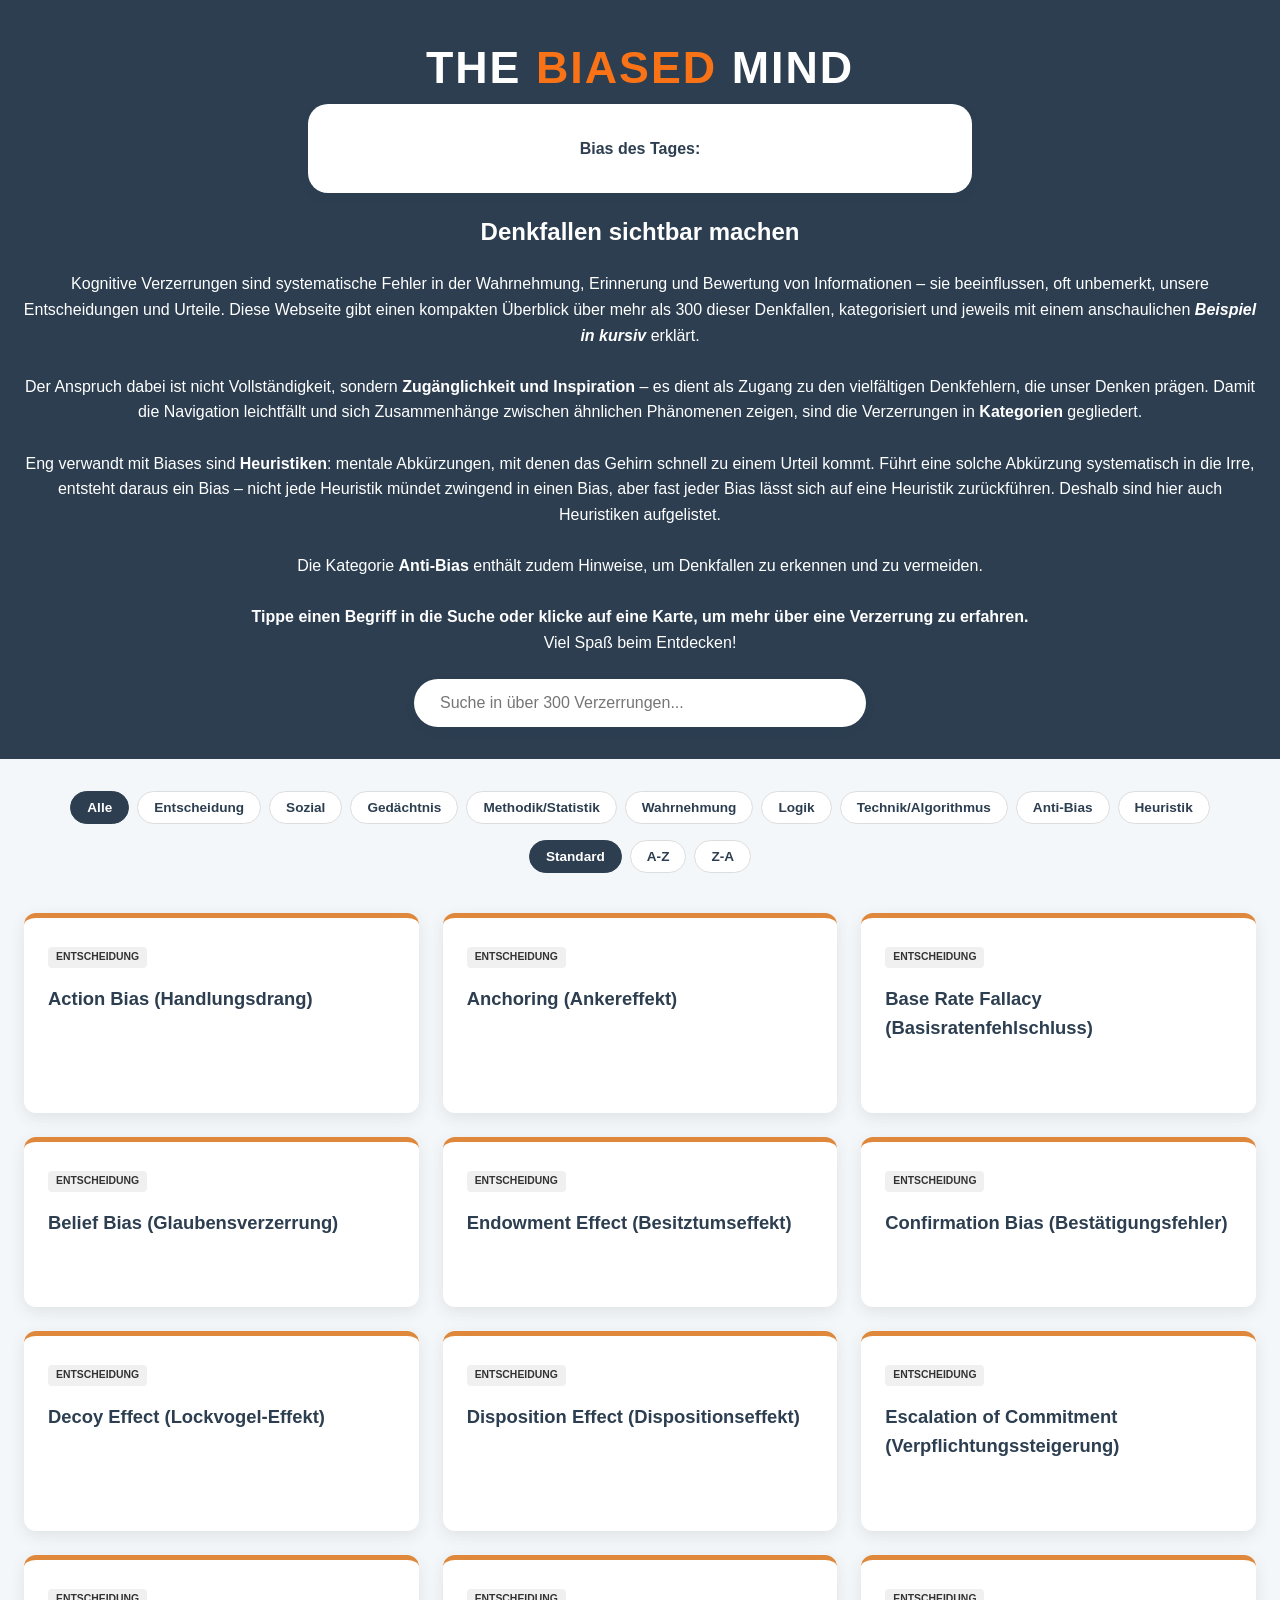
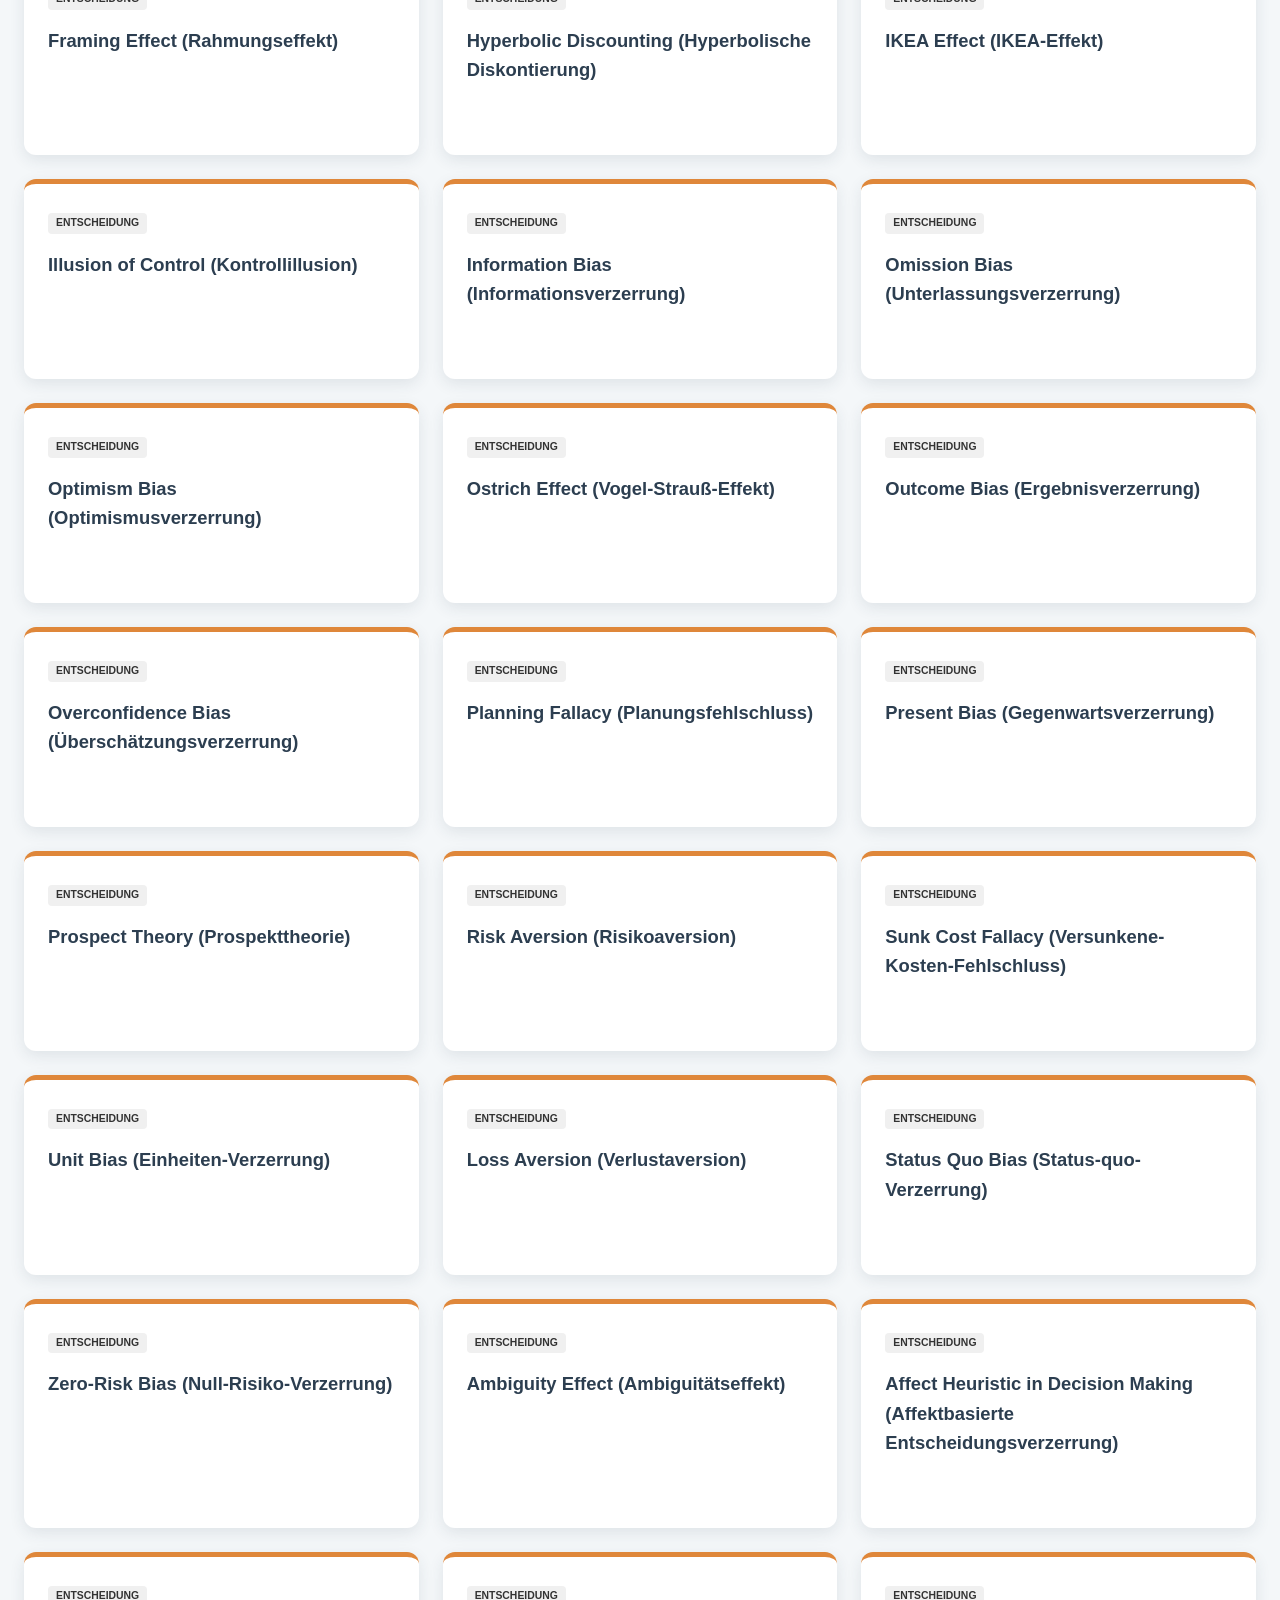
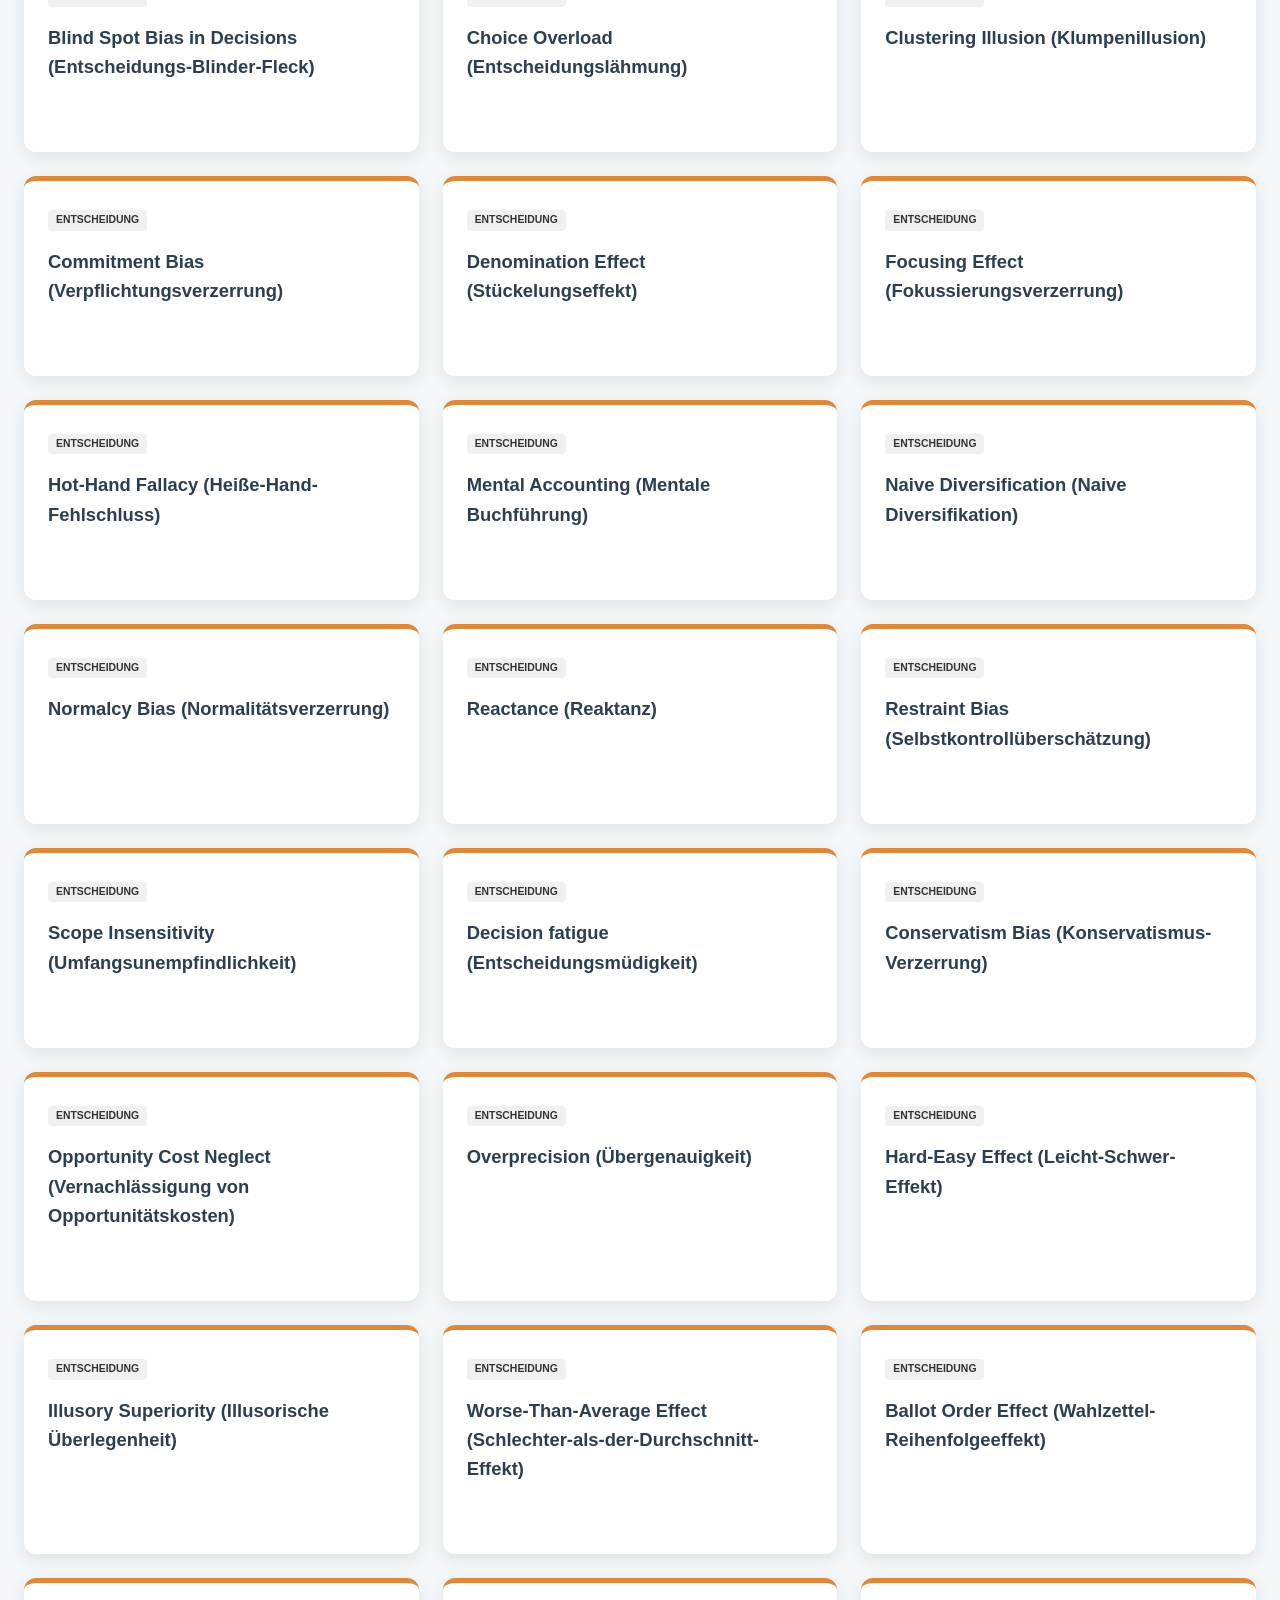
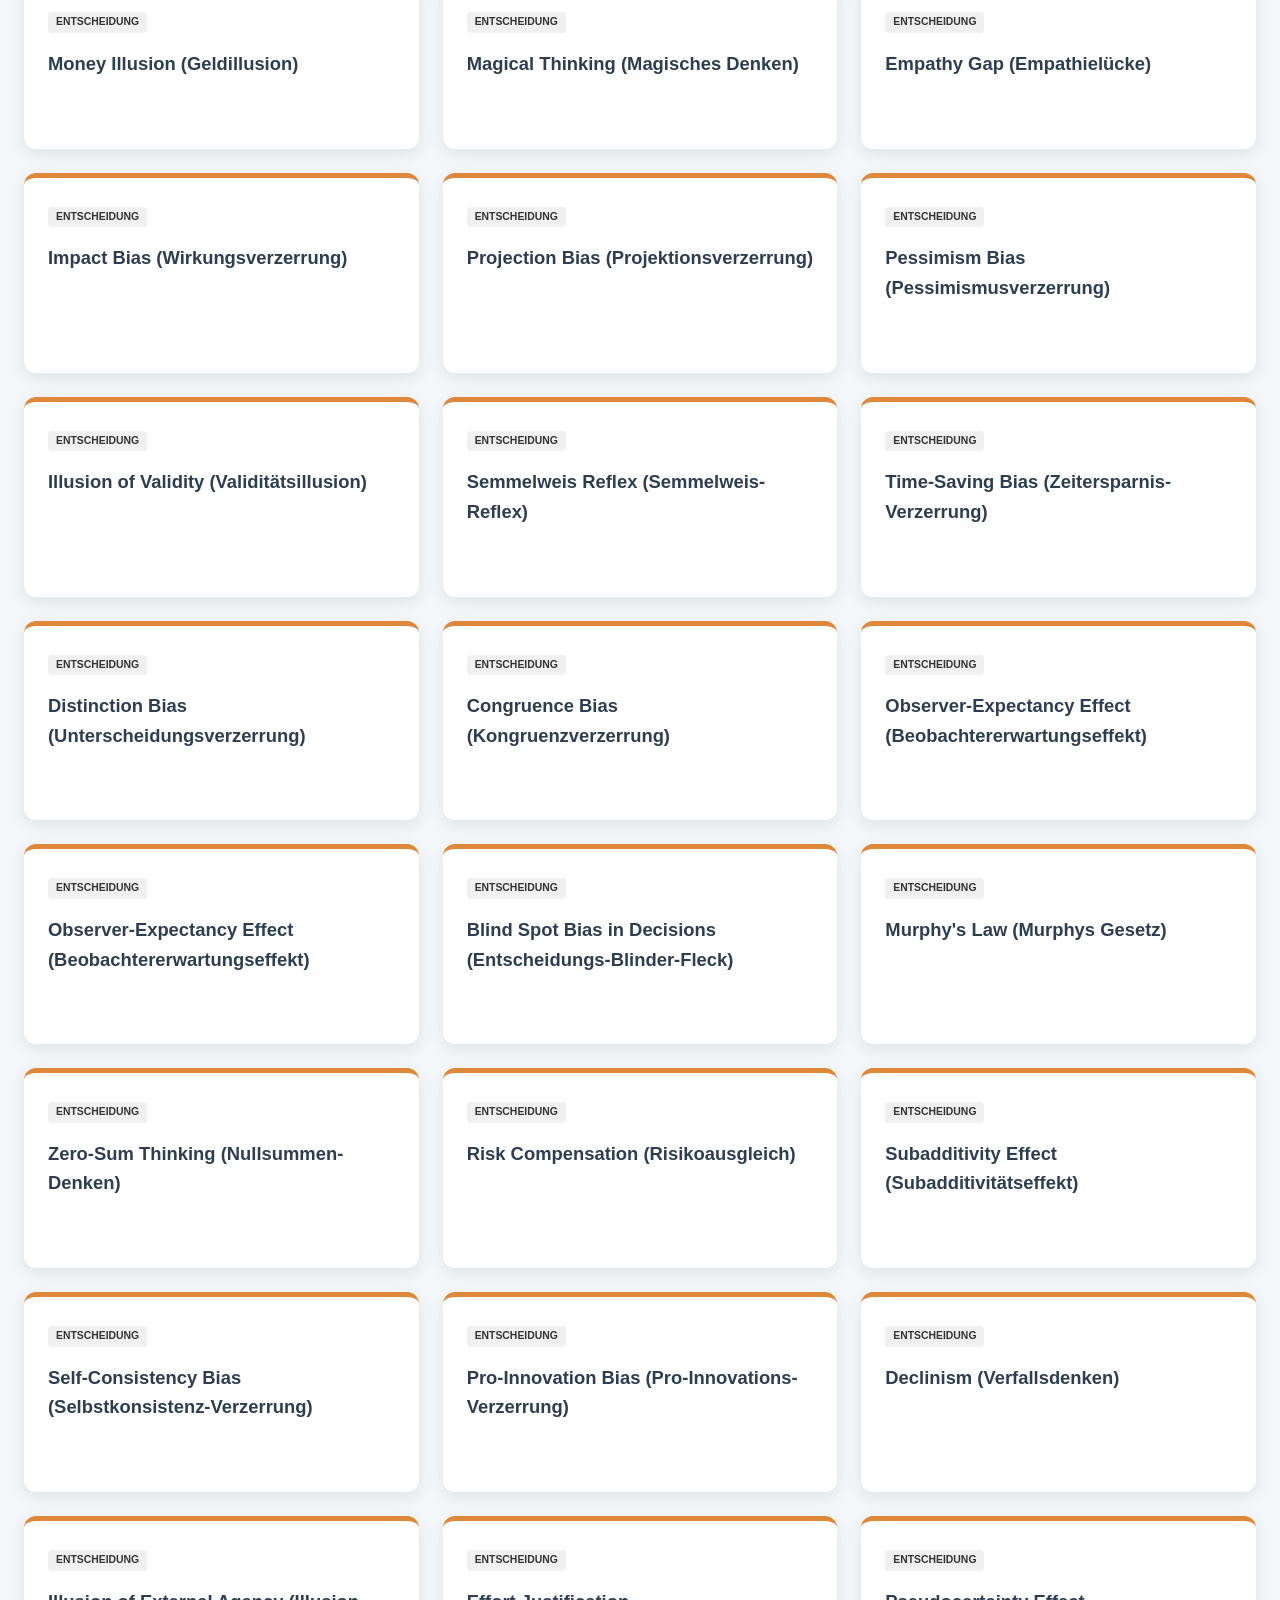
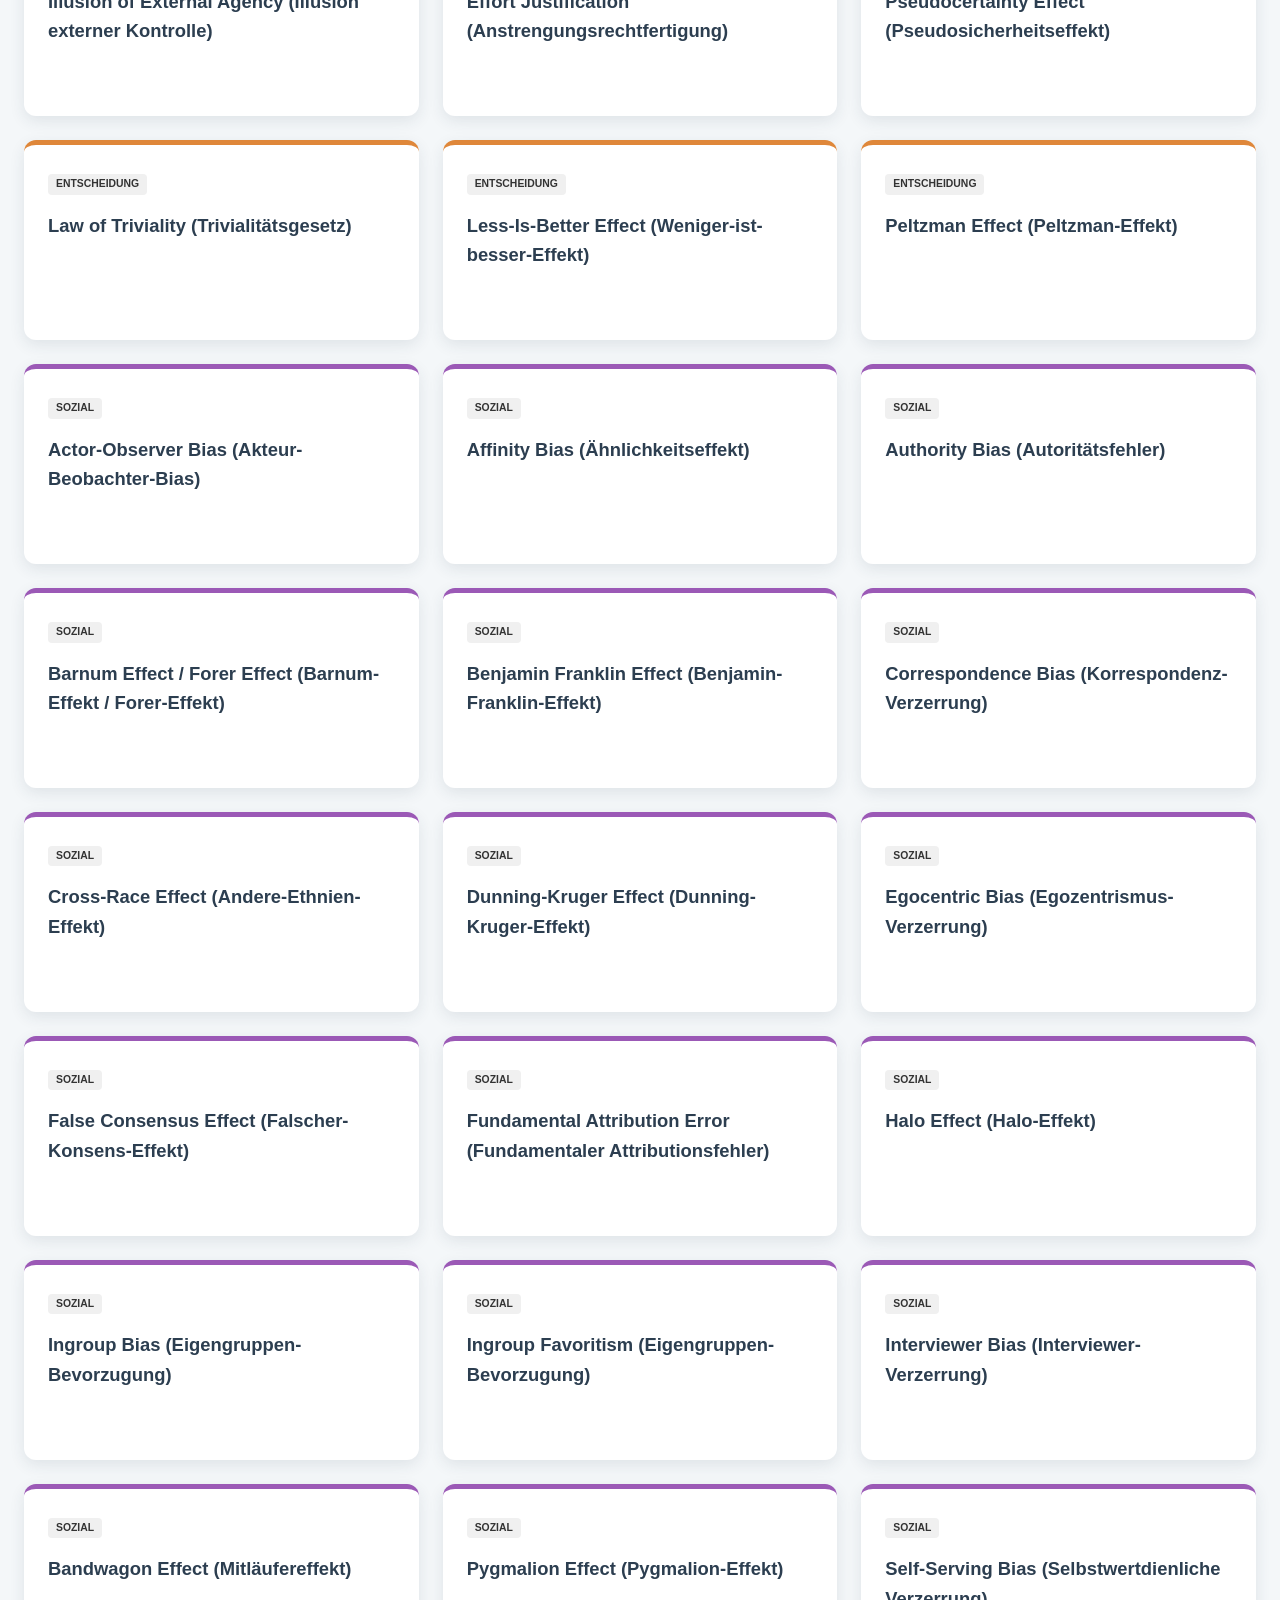
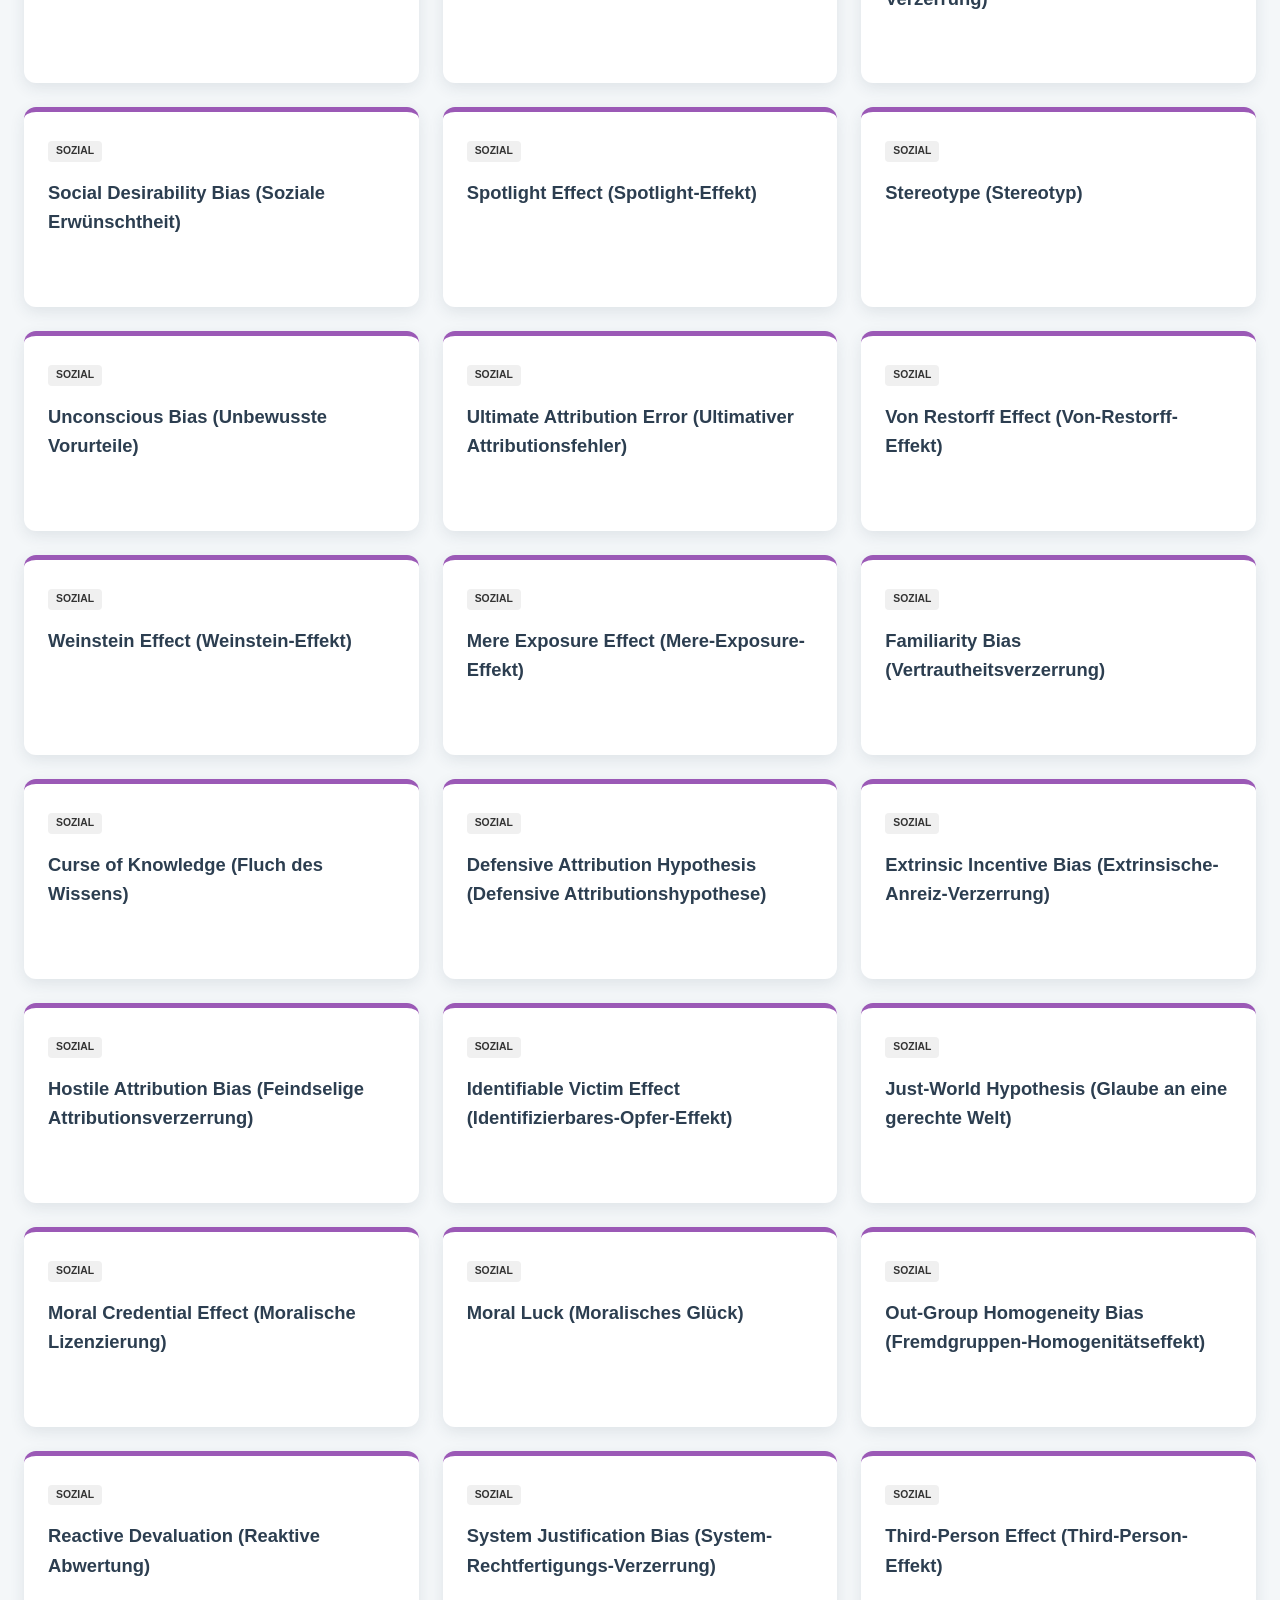
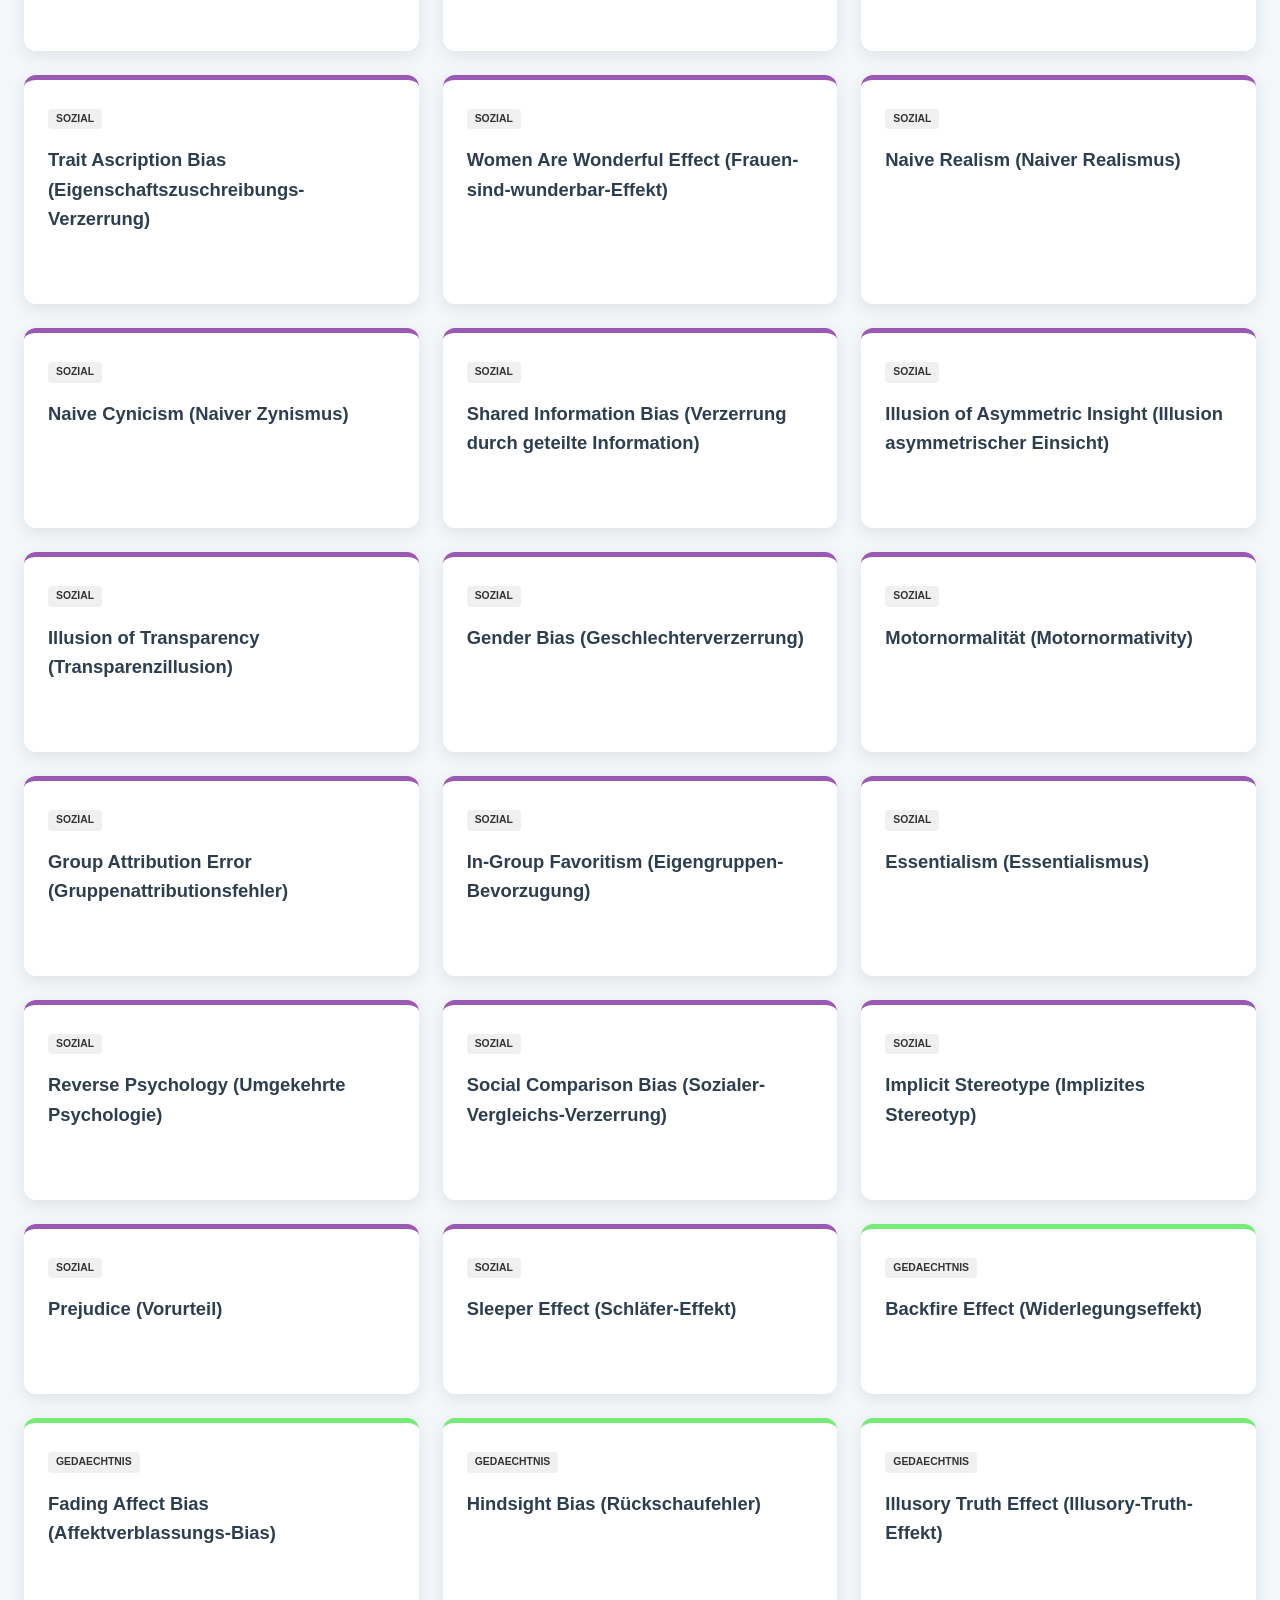
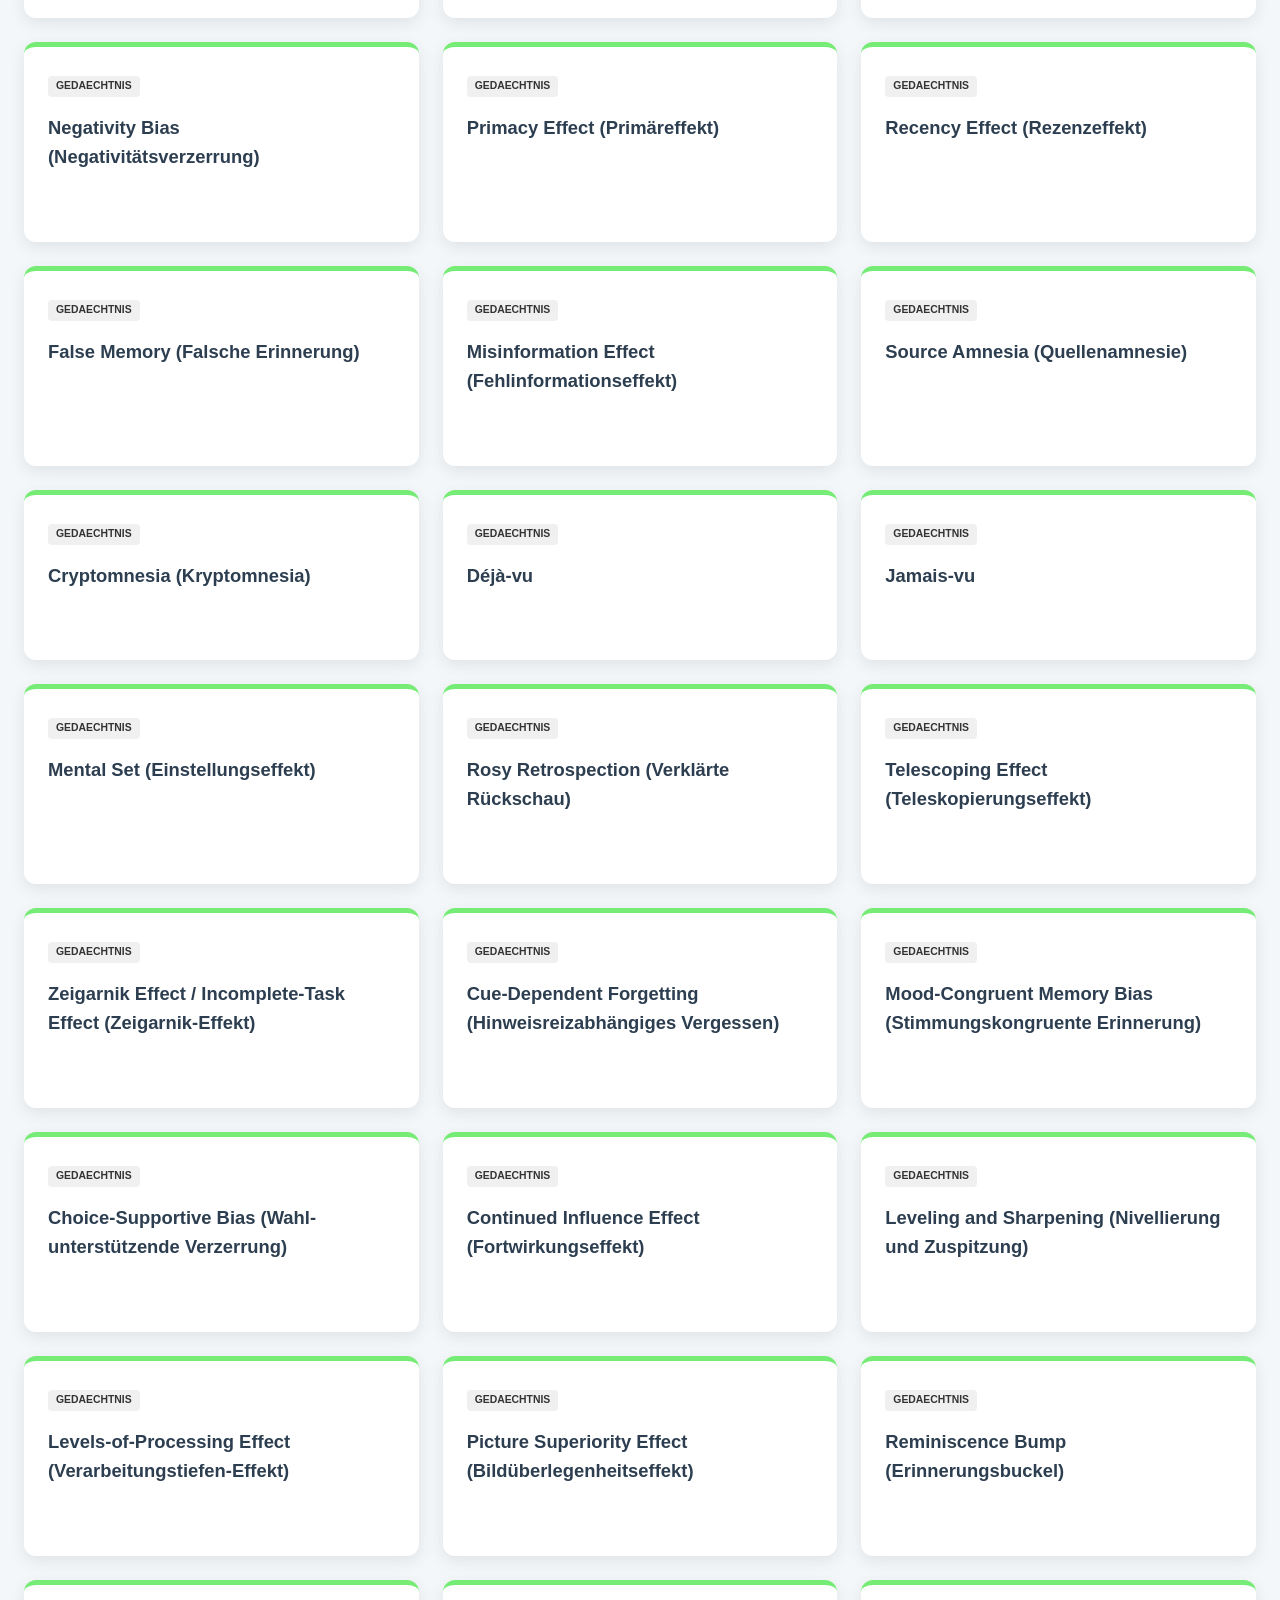
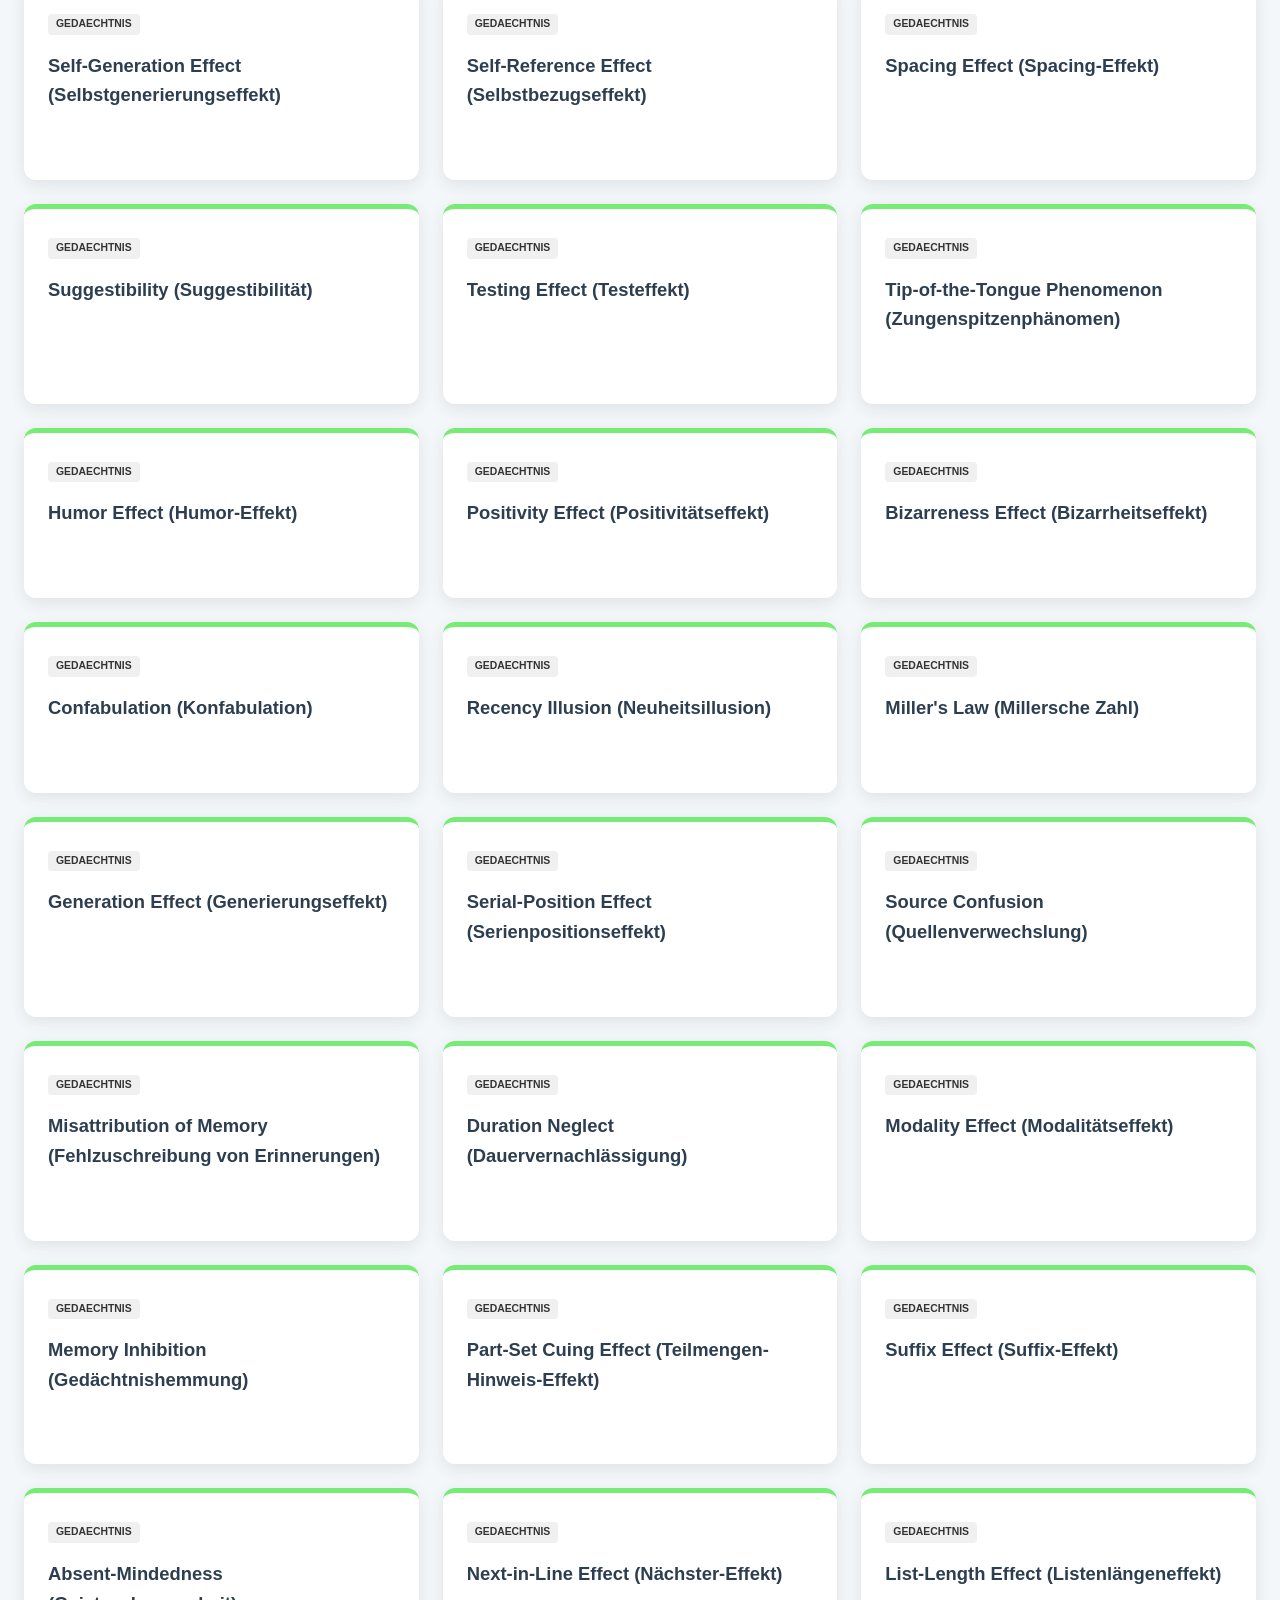
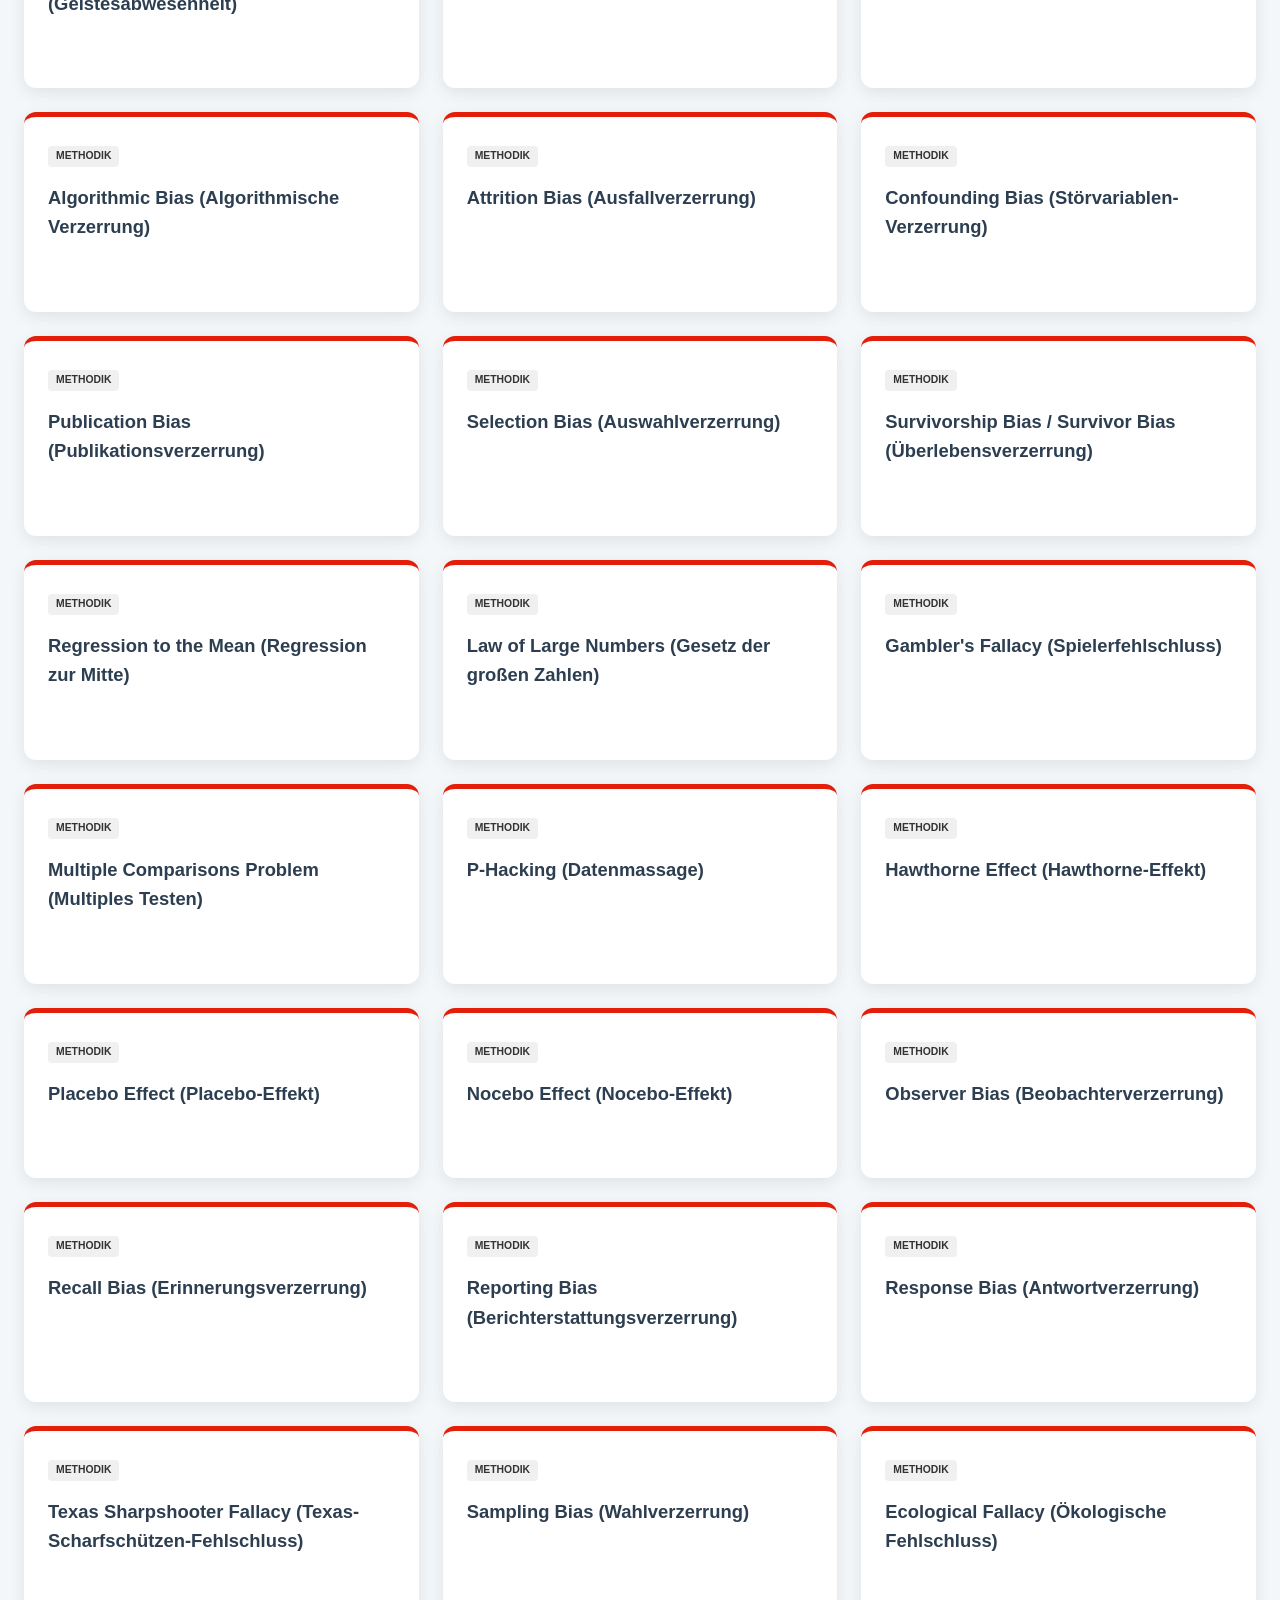
==== index.html @ c87d862a "adding impring and data protection policy" ====
<!DOCTYPE html>
<html lang="de">

<head>
    <meta charset="UTF-8">
    <meta name="viewport" content="width=device-width, initial-scale=1.0">
    <title>The Biased Mind - Kognitive Verzerrungen</title>
    <link rel="stylesheet" href="style.css">
    <link rel="icon" href="/favicon.ico" type="image/x-icon">
</head>

<body>

    <header>
    
        <h1 >THE <span>BIASED</span> MIND</h1>


        <!-- Bias des Tages -->
        <section id="bias-of-the-day">
            <p>
                <strong>Bias des Tages:</strong>
                <span id="bod-name"></span>
                <span id="bod-desc"></span>
                <span id="bod-example"></span>


        </p></section>


        <!-- Intro Text und Einleitung -->
        <section class="intro">
            <h2 class="intro-title">Denkfallen sichtbar machen</h2>
            <p class="intro-text">
                Kognitive Verzerrungen sind systematische Fehler in der Wahrnehmung, Erinnerung und Bewertung von
                Informationen – sie beeinflussen, oft unbemerkt, unsere Entscheidungen und Urteile. Diese Webseite gibt
                einen kompakten Überblick über mehr als 300 dieser Denkfallen, kategorisiert und jeweils mit einem
                anschaulichen <strong><em>Beispiel in kursiv</em></strong> erklärt.<br>
                <br>Der Anspruch dabei ist nicht Vollständigkeit, sondern <strong>Zugänglichkeit und Inspiration</strong> –
                es dient als Zugang zu den vielfältigen Denkfehlern, die unser Denken prägen. Damit die Navigation
                leichtfällt und sich Zusammenhänge zwischen ähnlichen Phänomenen zeigen, sind die Verzerrungen in
                <strong>Kategorien</strong> gegliedert.<br>
                <br>Eng verwandt mit Biases sind <strong>Heuristiken</strong>: mentale Abkürzungen, mit denen das Gehirn
                schnell zu einem Urteil kommt. Führt eine solche Abkürzung systematisch in die Irre, entsteht daraus ein
                Bias – nicht jede Heuristik mündet zwingend in einen Bias, aber fast jeder Bias lässt sich auf eine Heuristik
                zurückführen. Deshalb sind hier auch Heuristiken aufgelistet.<br>
                <br>Die Kategorie <strong>Anti-Bias</strong> enthält zudem Hinweise, um Denkfallen zu erkennen und zu vermeiden.<br>
                <br><strong>Tippe einen Begriff in die Suche oder klicke auf eine Karte, um mehr über eine Verzerrung zu
                    erfahren.</strong>
                

                <br>Viel Spaß beim Entdecken!</br>
            </p>
        </section>
        <div class="search-container">
            <input type="text" id="searchInput" placeholder="Suche in über 300 Verzerrungen...">
        </div>


    </header>
    <!-- Filter- und Sortieroptionen -->
    <div class="controls-container">
        <div class="filter-controls" id="filter-container">
            <button class="filter-btn active" data-filter="all">Alle</button>
            <button class="filter-btn" data-filter="entscheidung">Entscheidung</button>
            <button class="filter-btn" data-filter="sozial">Sozial</button>
            <button class="filter-btn" data-filter="gedaechtnis">Gedächtnis</button>
            <button class="filter-btn" data-filter="methodik">Methodik/Statistik</button>
            <button class="filter-btn" data-filter="wahrnehmung">Wahrnehmung</button>
            <button class="filter-btn" data-filter="logik">Logik</button>
            <button class="filter-btn" data-filter="technik">Technik/Algorithmus</button>
            <button class="filter-btn" data-filter="anti-bias">Anti-Bias</button>
            <button class="filter-btn" data-filter="heuristik">Heuristik</button>
        </div>
        <div class="sort-controls" id="sort-container">
            <button class="sort-btn active" data-sort="default">Standard</button>
            <button class="sort-btn" data-sort="asc">A-Z</button>
            <button class="sort-btn" data-sort="desc">Z-A</button>
        </div>
    </div>

    <main>
        <div class="bias-grid" id="bias-grid">
            <!-- Inhalte werden via script.js generiert -->
        </div>
    </main>

    <footer>
        <p>&copy; 2026 The Biased Mind</p><br>
        <a href="impressum.html">Impressum</a> · <a href="datenschutz.html">Datenschutz</a>
    </footer>

    <script src="script.js"></script>
</body>

</html>
---- style.css ----
:root {
    --primary-bg: #f4f7f9;
    --card-bg: #ffffff;
    --text-color: #333;
    --header-color: #2c3e50;
    --accent-color: #3498db;
    --shadow-color: rgba(44, 62, 80, 0.1);
    --font-family: -apple-system, BlinkMacSystemFont, "Segoe UI", Roboto, Helvetica, Arial, sans-serif;

    /* Kategorie-Farben */
    --cat-entscheidung: #df873a;
    --cat-sozial: #9b59b6;
    --cat-gedaechtnis: #76ec76;
    --cat-methodik: #e31f09;
    --cat-wahrnehmung: #1abc9c;
    --cat-logik: #ecf064;
    --cat-technik: #4122be;
    --cat-anti-bias: #95a5a6;
    --cat-heuristik: #b3f312;
}

body {
    font-family: var(--font-family);
    margin: 0;
    background-color: var(--primary-bg);
    color: var(--text-color);
    line-height: 1.6;
}

header, footer {
    background-color: var(--header-color);
    color: white;
    text-align: center;
    padding: 2rem 1rem;
}

footer a {
    color: white;
    text-decoration: none;
}

header h1 {
    margin: 0;
    font-size: 2.8rem;
    font-weight: 700;
    letter-spacing: 2px;
    text-transform: uppercase;
}

header h1 span {
    color: #f97316;
}

.search-container {
    margin-top: 1.5rem;
}

#searchInput {
    width: 90%;
    max-width: 400px;
    padding: 0.8rem 1.5rem;
    border-radius: 50px;
    border: 2px solid transparent;
    font-size: 1rem;
    outline: none;
    box-shadow: 0 4px 10px var(--shadow-color);
    transition: all 0.3s ease;
}

#searchInput:focus {
    border-color: var(--accent-color);
}

.controls-container {
    padding: 2rem 1rem 0;
    display: flex;
    flex-direction: column;
    align-items: center;
    gap: 1rem;
    max-width: 1400px;
    margin: 0 auto;
}

.filter-controls, .sort-controls {
    display: flex;
    flex-wrap: wrap;
    justify-content: center;
    gap: 0.5rem;
}

.filter-btn, .sort-btn {
    background-color: var(--card-bg);
    color: var(--header-color);
    border: 1px solid #ddd;
    padding: 0.5rem 1rem;
    border-radius: 50px;
    cursor: pointer;
    font-size: 0.85rem;
    font-weight: 600;
    transition: all 0.2s ease;
}

.filter-btn:hover, .sort-btn:hover {
    border-color: var(--accent-color);
    color: var(--accent-color);
}

.filter-btn.active, .sort-btn.active {
    background-color: var(--header-color);
    color: white;
    border-color: var(--header-color);
}

main {
    padding: 2.5rem 1.5rem;
}

.bias-grid {
    display: grid;
    grid-template-columns: repeat(auto-fill, minmax(300px, 1fr));
    gap: 1.5rem;
    max-width: 1400px;
    margin: 0 auto;
}

.bias-card {
    background-color: var(--card-bg);
    border-radius: 12px;
    padding: 1.5rem;
    box-shadow: 0 5px 15px var(--shadow-color);
    cursor: pointer;
    position: relative;
    border-top: 5px solid #ccc;
    transition: transform 0.2s ease;
}
/* Hier weitere Kategorien hinzufügen */
.bias-card[data-category="entscheidung"] {
    border-top-color: var(--cat-entscheidung);
}

.bias-card[data-category="sozial"] {
    border-top-color: var(--cat-sozial);
}

.bias-card[data-category="gedaechtnis"] {
    border-top-color: var(--cat-gedaechtnis);
}

.bias-card[data-category="methodik"] {
    border-top-color: var(--cat-methodik);
}

.bias-card[data-category="wahrnehmung"] {
    border-top-color: var(--cat-wahrnehmung);
}

.bias-card[data-category="logik"] {
    border-top-color: var(--cat-logik);
}

.bias-card[data-category="technik"] {
    border-top-color: var(--cat-technik);
}

.bias-card[data-category="anti-bias"] {
    border-top-color: var(--cat-anti-bias);
}

.bias-card[data-category="heuristik"] {
    border-top-color: var(--cat-heuristik);
}

.bias-card:hover {
    transform: translateY(-5px);
}

.no-results {
    grid-column: 1 / -1;
    text-align: center;
    color: #777;
    padding: 3rem 1rem;
    font-size: 1rem;
}

.category-tag {
    font-size: 0.65rem;
    text-transform: uppercase;
    font-weight: bold;
    margin-bottom: 0.5rem;
    display: inline-block;
    padding: 2px 8px;
    border-radius: 4px;
    background: #f0f0f0;
}

.bias-card h2 {
    margin: 0.5rem 0;
    color: var(--header-color);
    font-size: 1.15rem;
}

.bias-card .description {
    max-height: 0;
    opacity: 0;
    overflow: hidden;
    transition: max-height 0.3s ease, opacity 0.3s ease;
    font-size: 0.9rem;
    color: #555;
}

.bias-card.active .description {
    max-height: 500px;
    opacity: 1;
    margin-top: 1rem;
    padding-top: 0.5rem;
    border-top: 1px solid #eee;


}

.bias-card .example {
    max-height: 0;
    overflow: hidden;
    opacity: 0;
    transition: all 0.3s ease-in-out;
    color: #4b5563;
    font-style: italic;
    border-top: 0px solid transparent;
}

/* Nur wenn die Karte .active ist, wird das Beispiel angezeigt */
.bias-card.active .example {
    max-height: 200px;
    /* Genug Platz für den Text */
    opacity: 1;
    margin-top: 1rem;
    padding-top: 0.5rem;
    border-top: 1px solid #f3f4f6;
}

/* Glow-Effekt für Filter-Buttons */

.filter-btn[data-filter="entscheidung"]:hover {
    background-color: var(--cat-entscheidung);
    border-color: var(--cat-entscheidung);
    color: var(--header-color);
    box-shadow: 0 0 12px rgba(223, 135, 58, 0.10);
}

.filter-btn[data-filter="sozial"]:hover {
    background-color: var(--cat-sozial);
    border-color: var(--cat-sozial);
    color: var(--header-color);
    box-shadow: 0 0 12px rgba(155, 89, 182, 0.10);
}   

.filter-btn[data-filter="gedaechtnis"]:hover {
    background-color: var(--cat-gedaechtnis);
    border-color: var(--cat-gedaechtnis);
    color: var(--header-color);
    box-shadow: 0 0 12px rgba(118, 236, 118, 0.10);
}

.filter-btn[data-filter="methodik"]:hover {
    background-color: var(--cat-methodik);
    border-color: var(--cat-methodik);
    color: var(--header-color);
    box-shadow: 0 0 12px rgba(227, 31, 9, 0.10);
}       

.filter-btn[data-filter="wahrnehmung"]:hover {
    background-color: var(--cat-wahrnehmung);
    border-color: var(--cat-wahrnehmung);
    color: var(--header-color);
    box-shadow: 0 0 12px rgba(26, 188, 156, 0.10);
}

.filter-btn[data-filter="logik"]:hover {
    background-color: var(--cat-logik);
    border-color: var(--cat-logik);
    color: var(--header-color);
    box-shadow: 0 0 12px rgba(236, 240, 100, 0.10);
}

.filter-btn[data-filter="technik"]:hover {
    background-color: var(--cat-technik);
    border-color: var(--cat-technik);
    color: var(--header-color);
    box-shadow: 0 0 12px rgba(65, 34, 190, 0.10);
}

.filter-btn[data-filter="anti-bias"]:hover {
    background-color: var(--cat-anti-bias);
    border-color: var(--cat-anti-bias);
    color: var(--header-color);
    box-shadow: 0 0 12px rgba(149, 165, 166, 0.10);
}

.filter-btn[data-filter="heuristik"]:hover {
    background-color: var(--cat-heuristik);
    border-color: var(--cat-heuristik);
    color: var(--header-color);
    box-shadow: 0 0 12px rgba(179, 243, 18, 0.10);
}

#bias-of-the-day {
    background-color: white;
    color: var(--header-color);
    padding: 1rem 2rem;
    border-radius: 20px;
    max-width: 600px;
    margin: 0 auto;
    box-shadow: 0 4px 10px var(--shadow-color);
}

.a {
    text-align: center;
    color: var(--primary-bg);
    text-decoration: none;

}
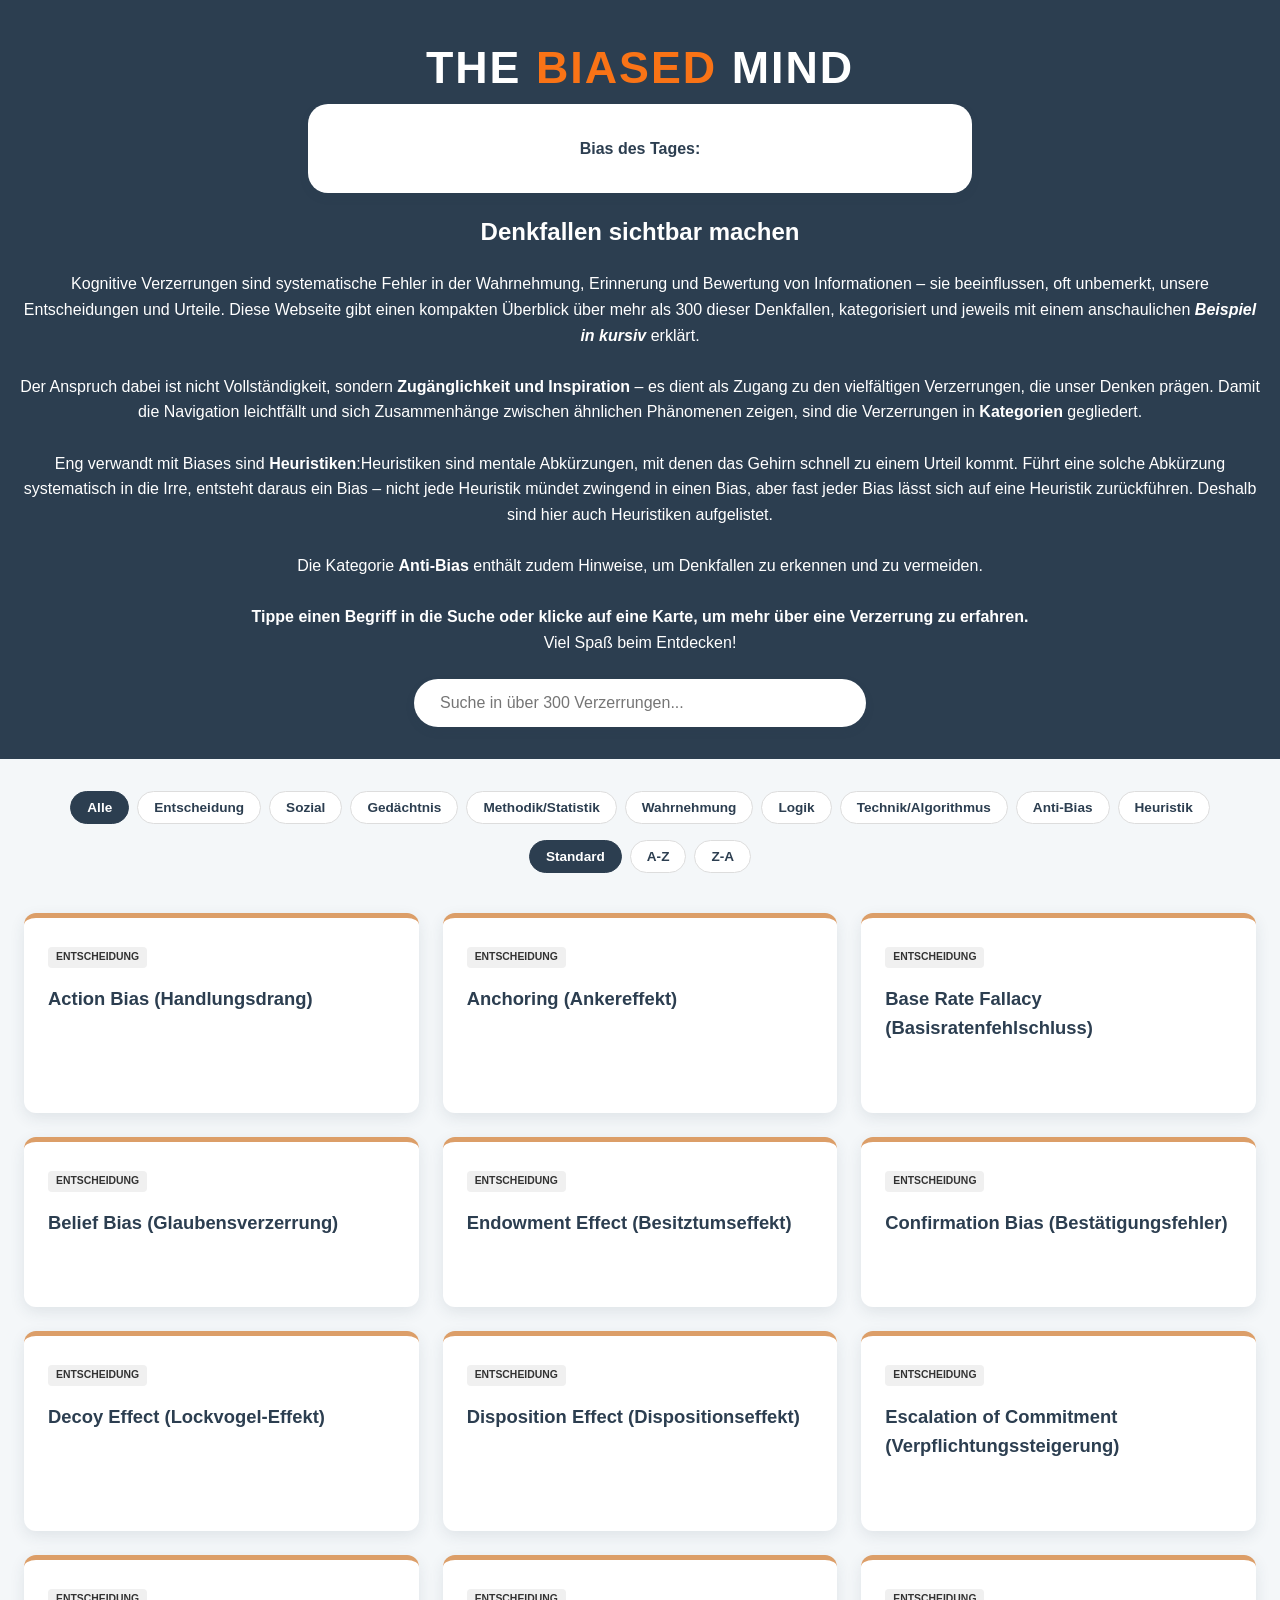
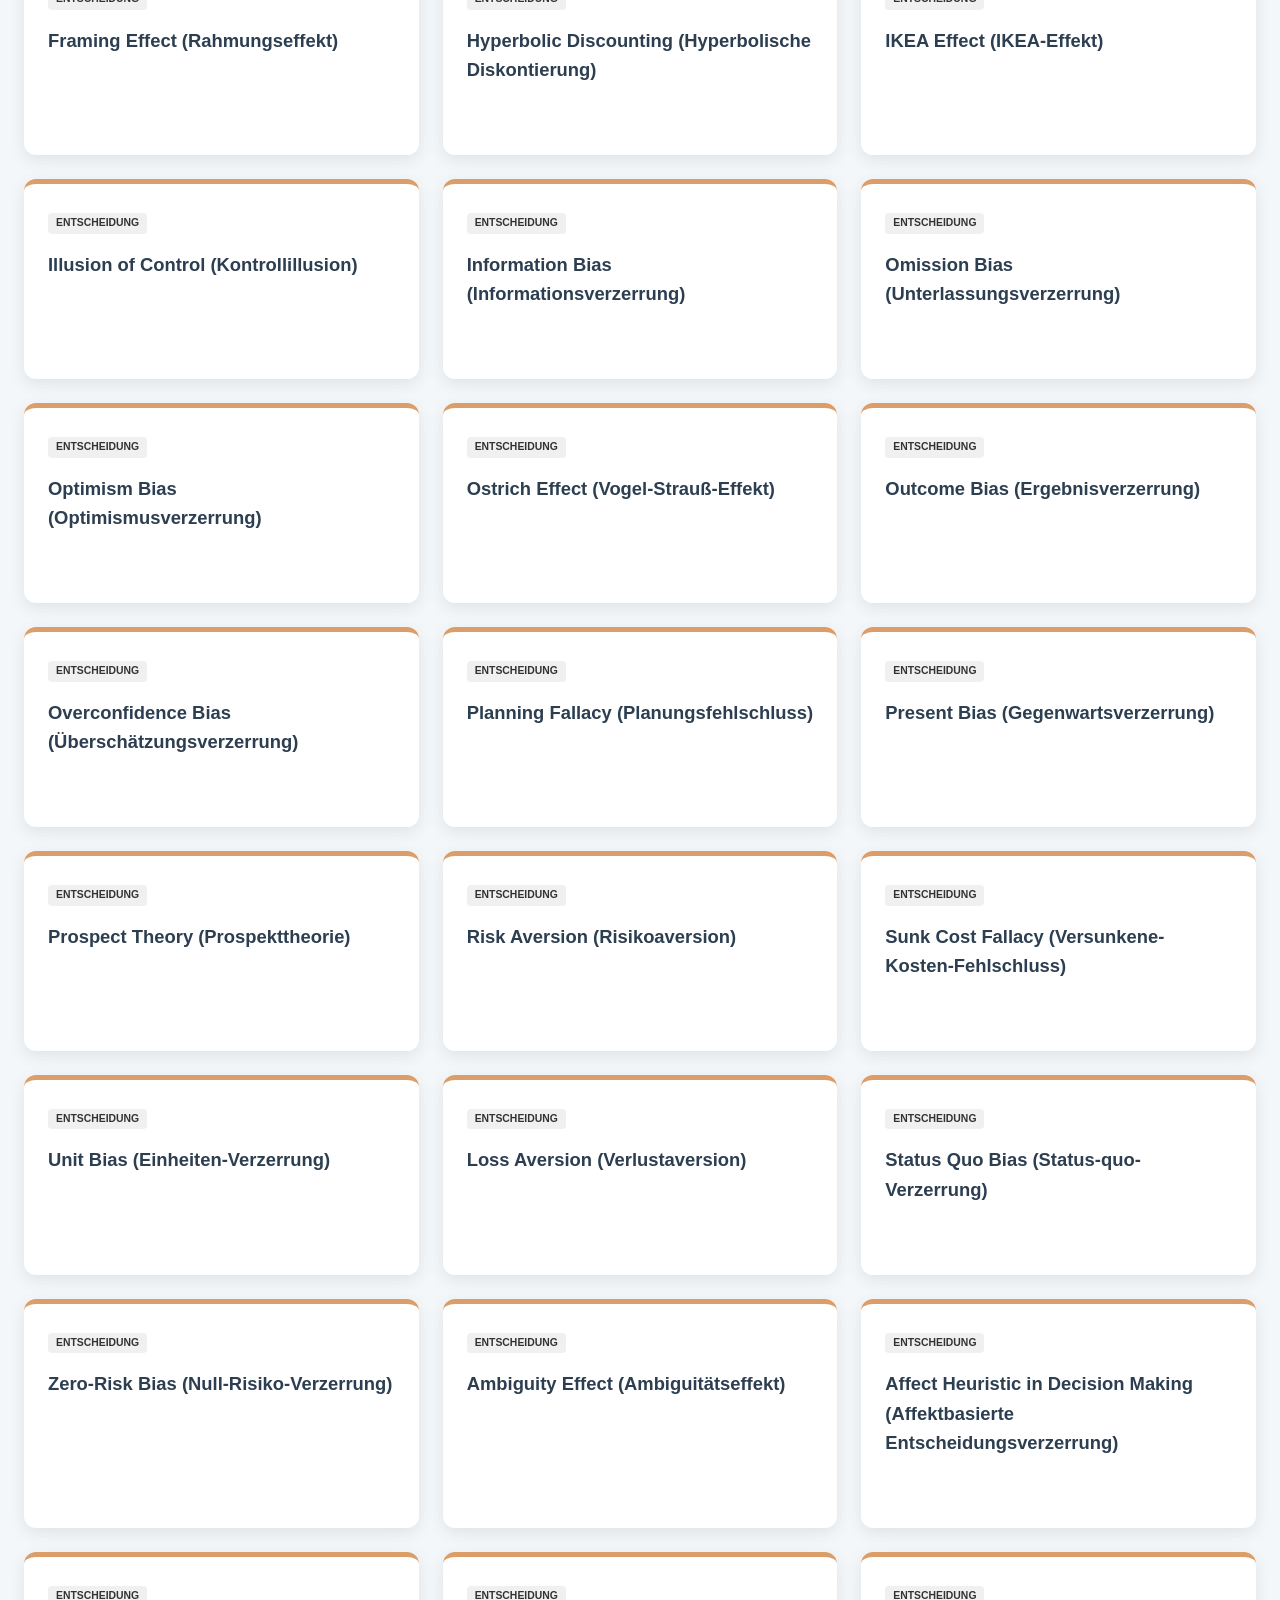
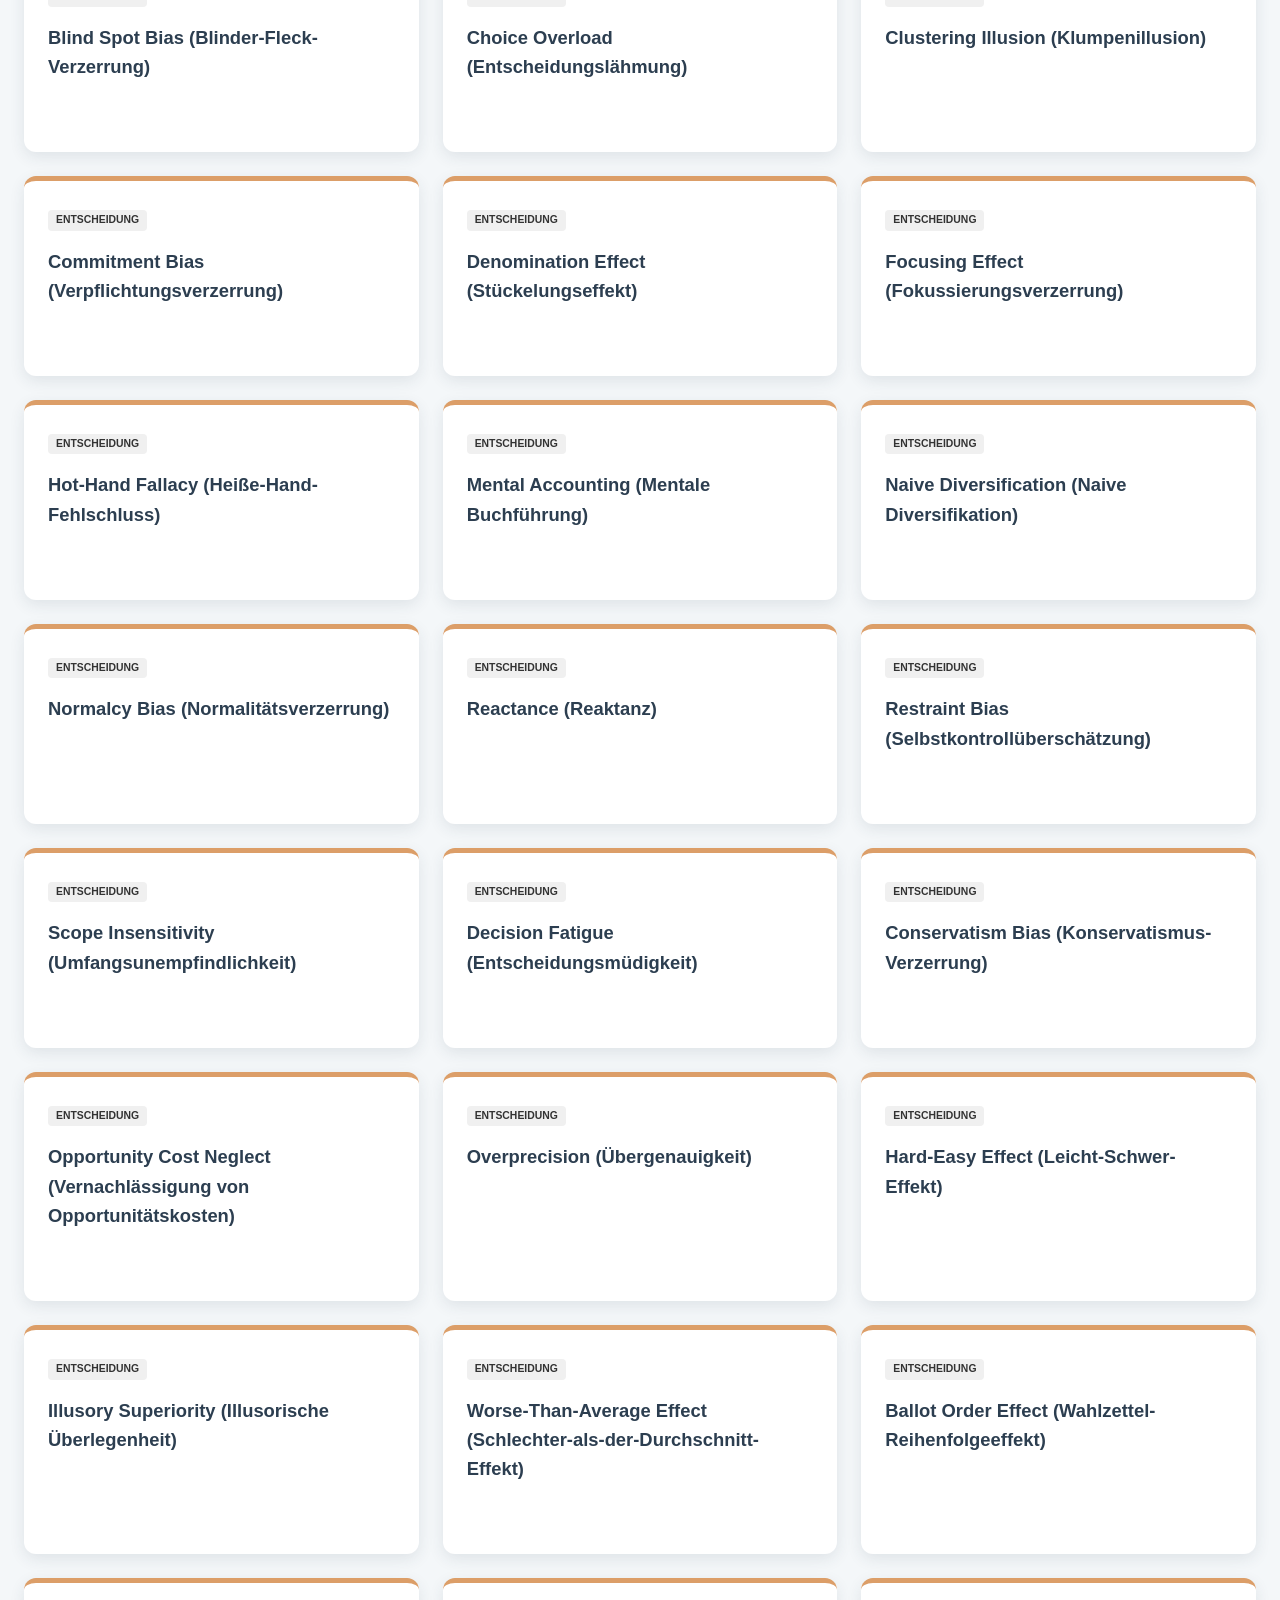
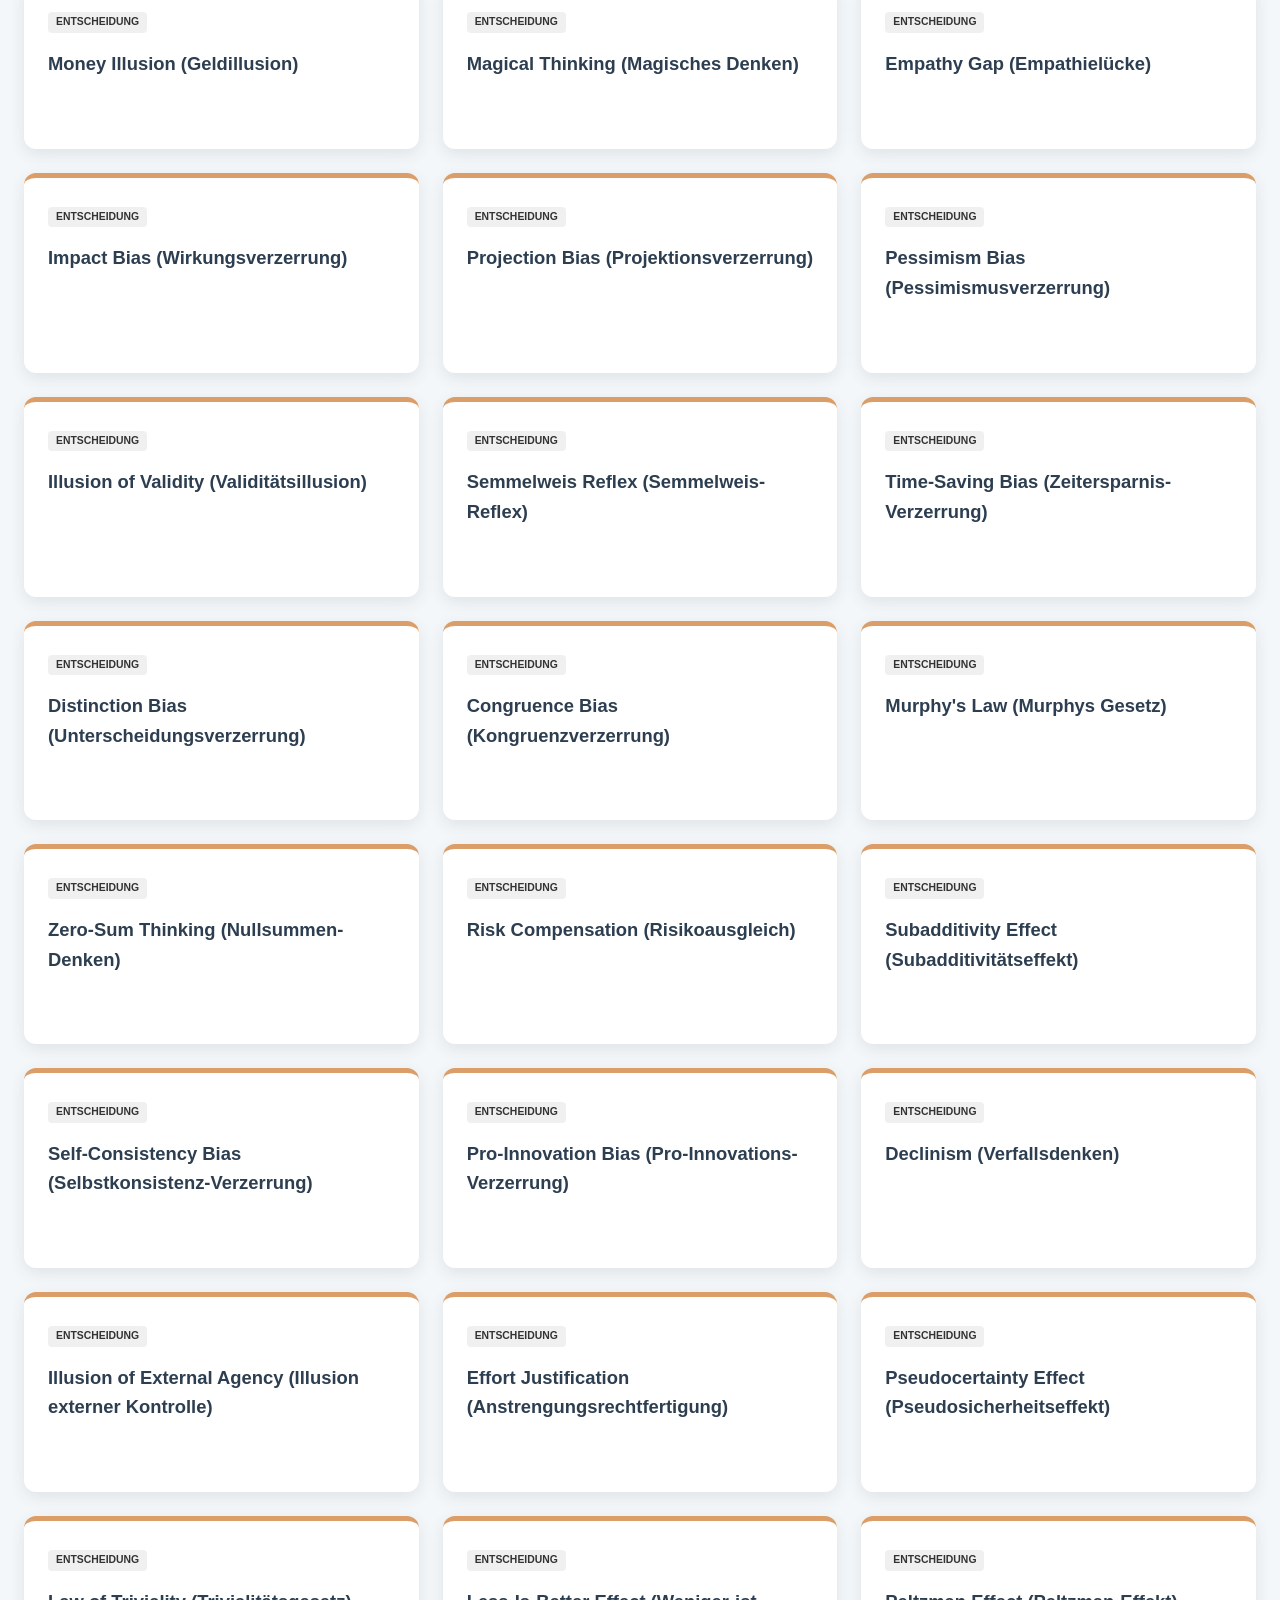
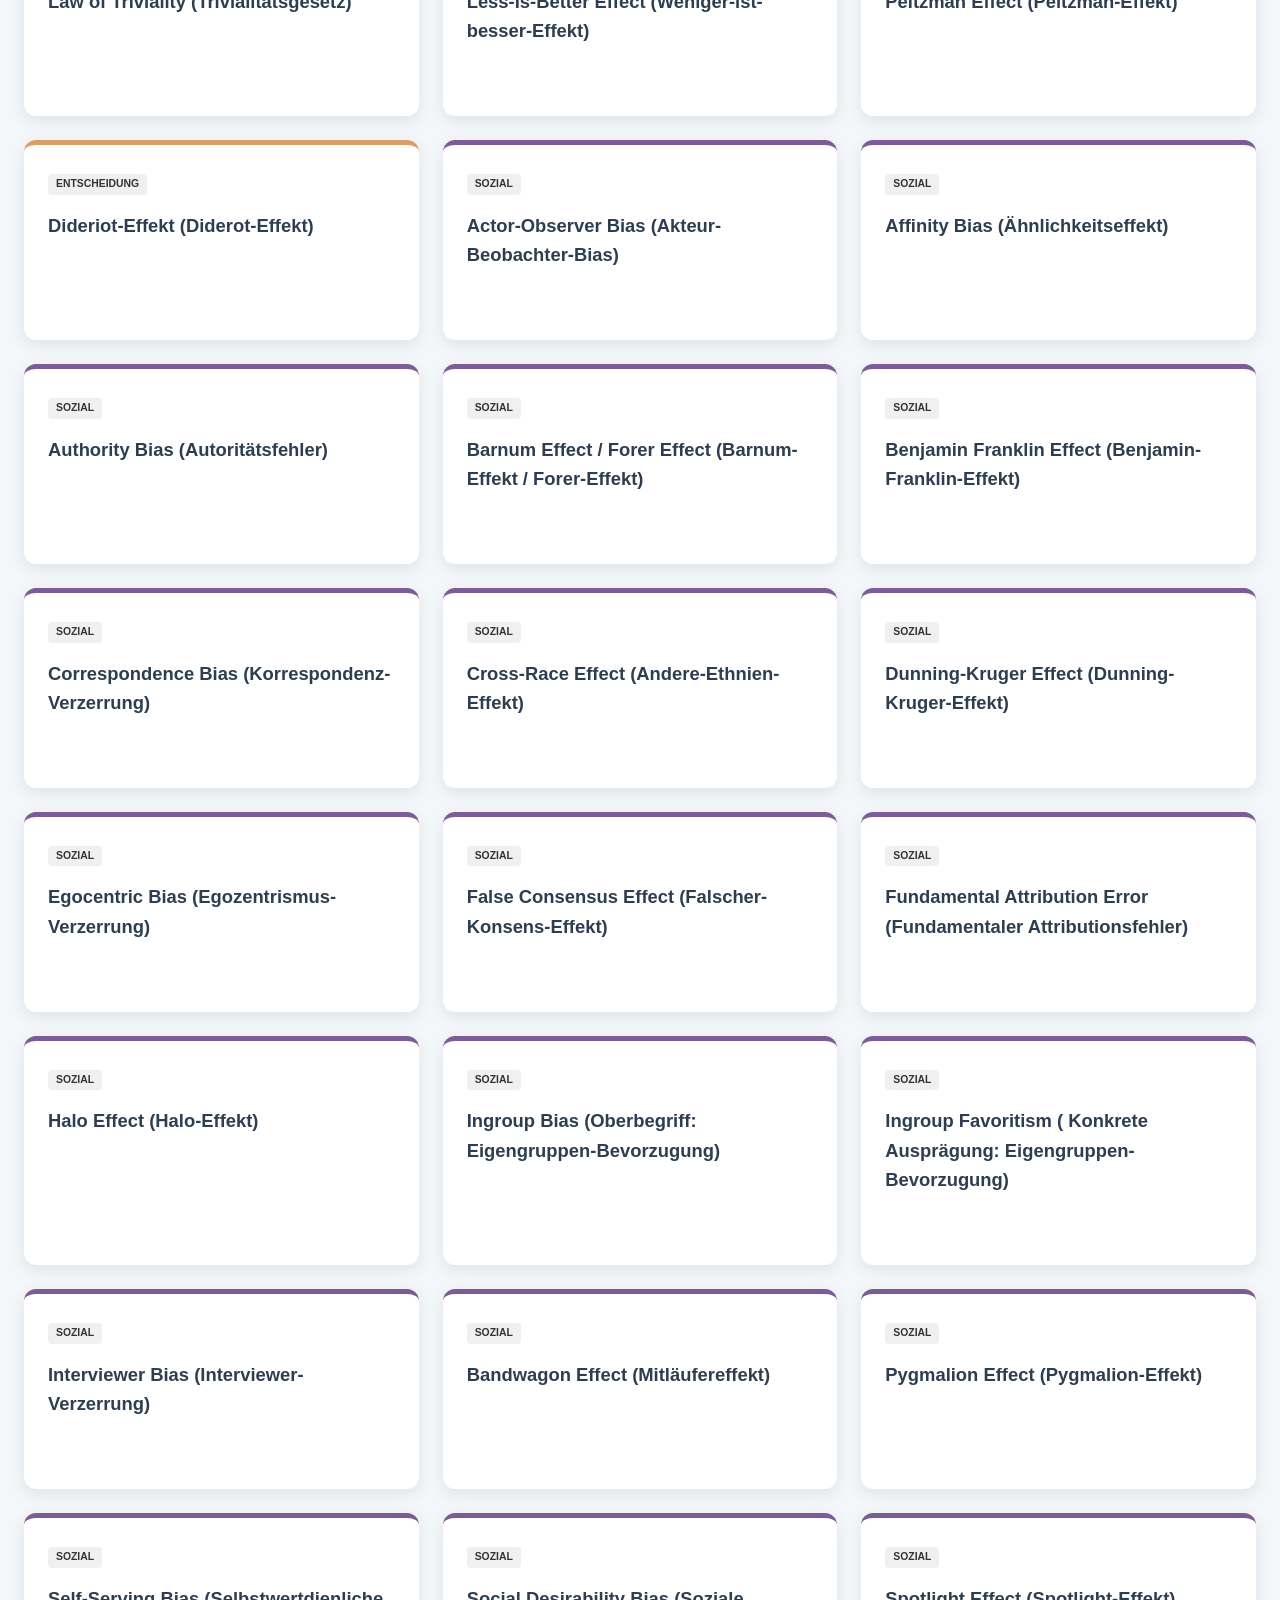
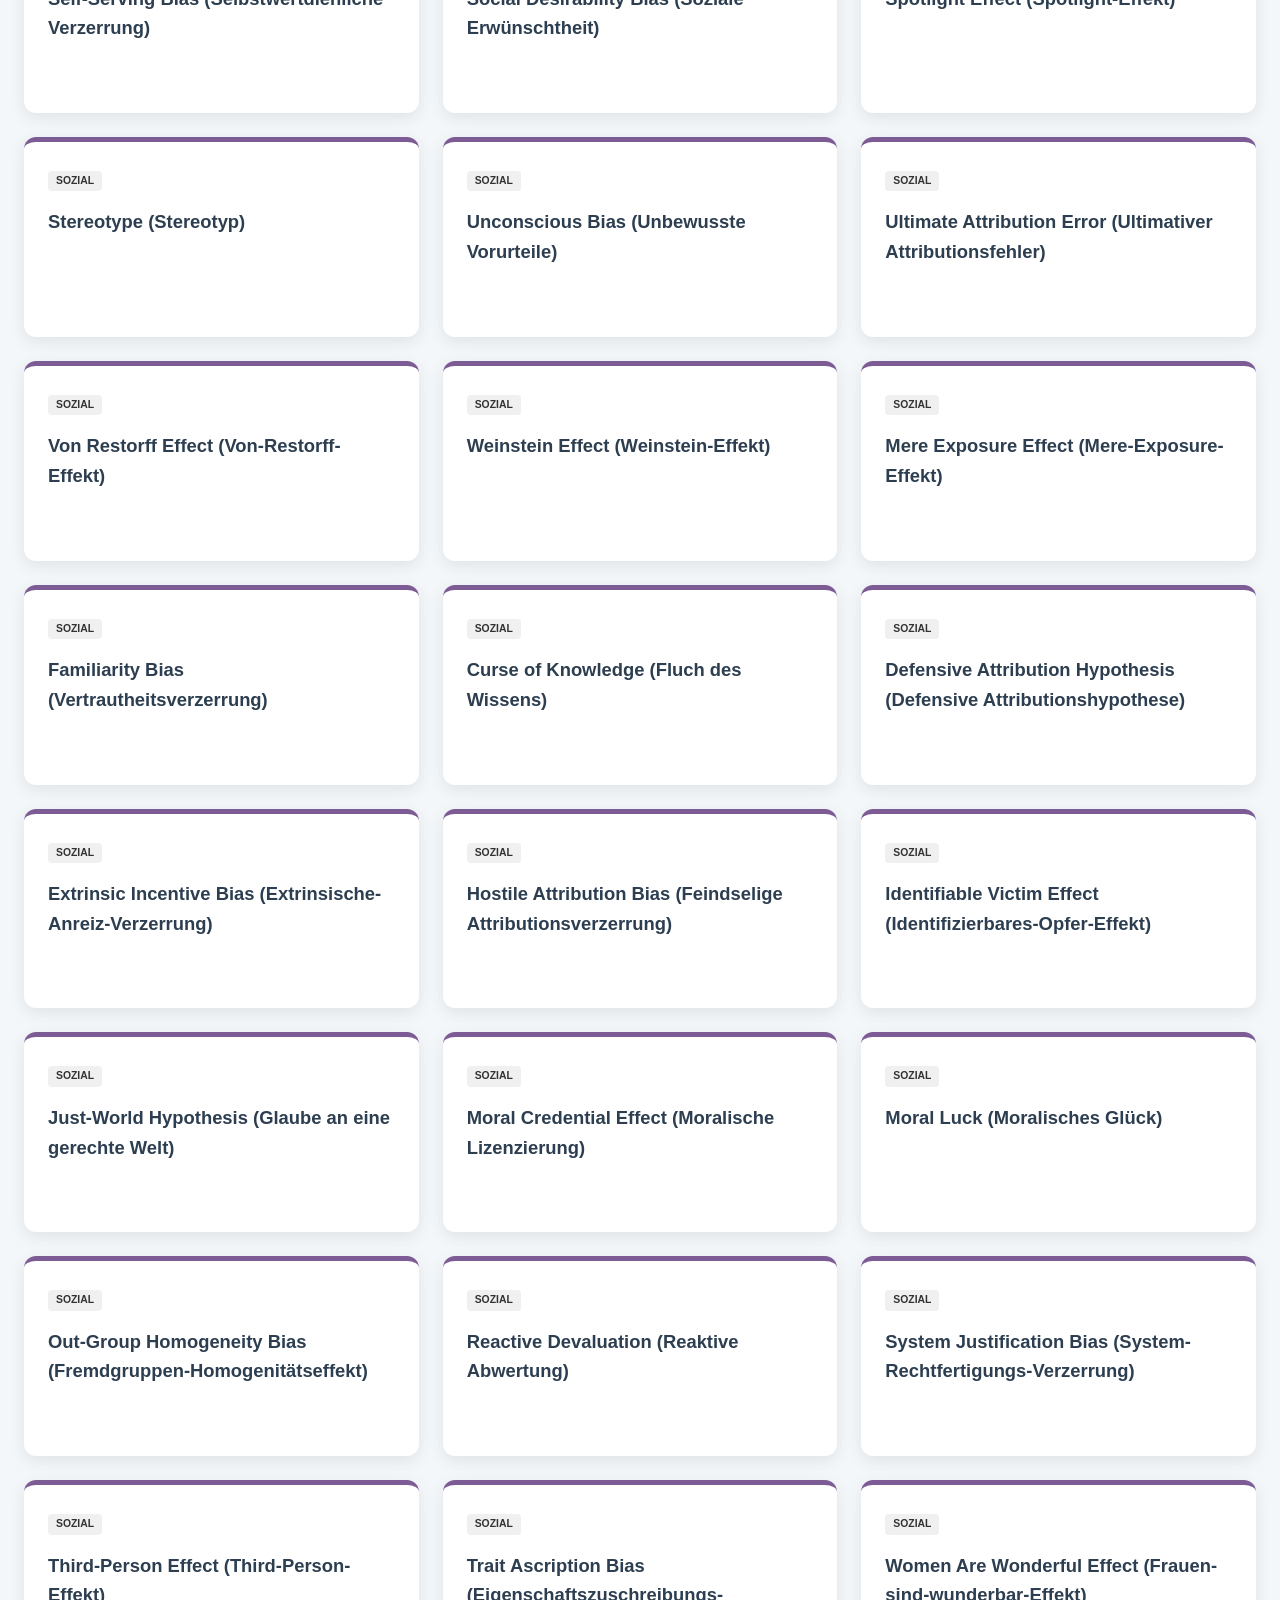
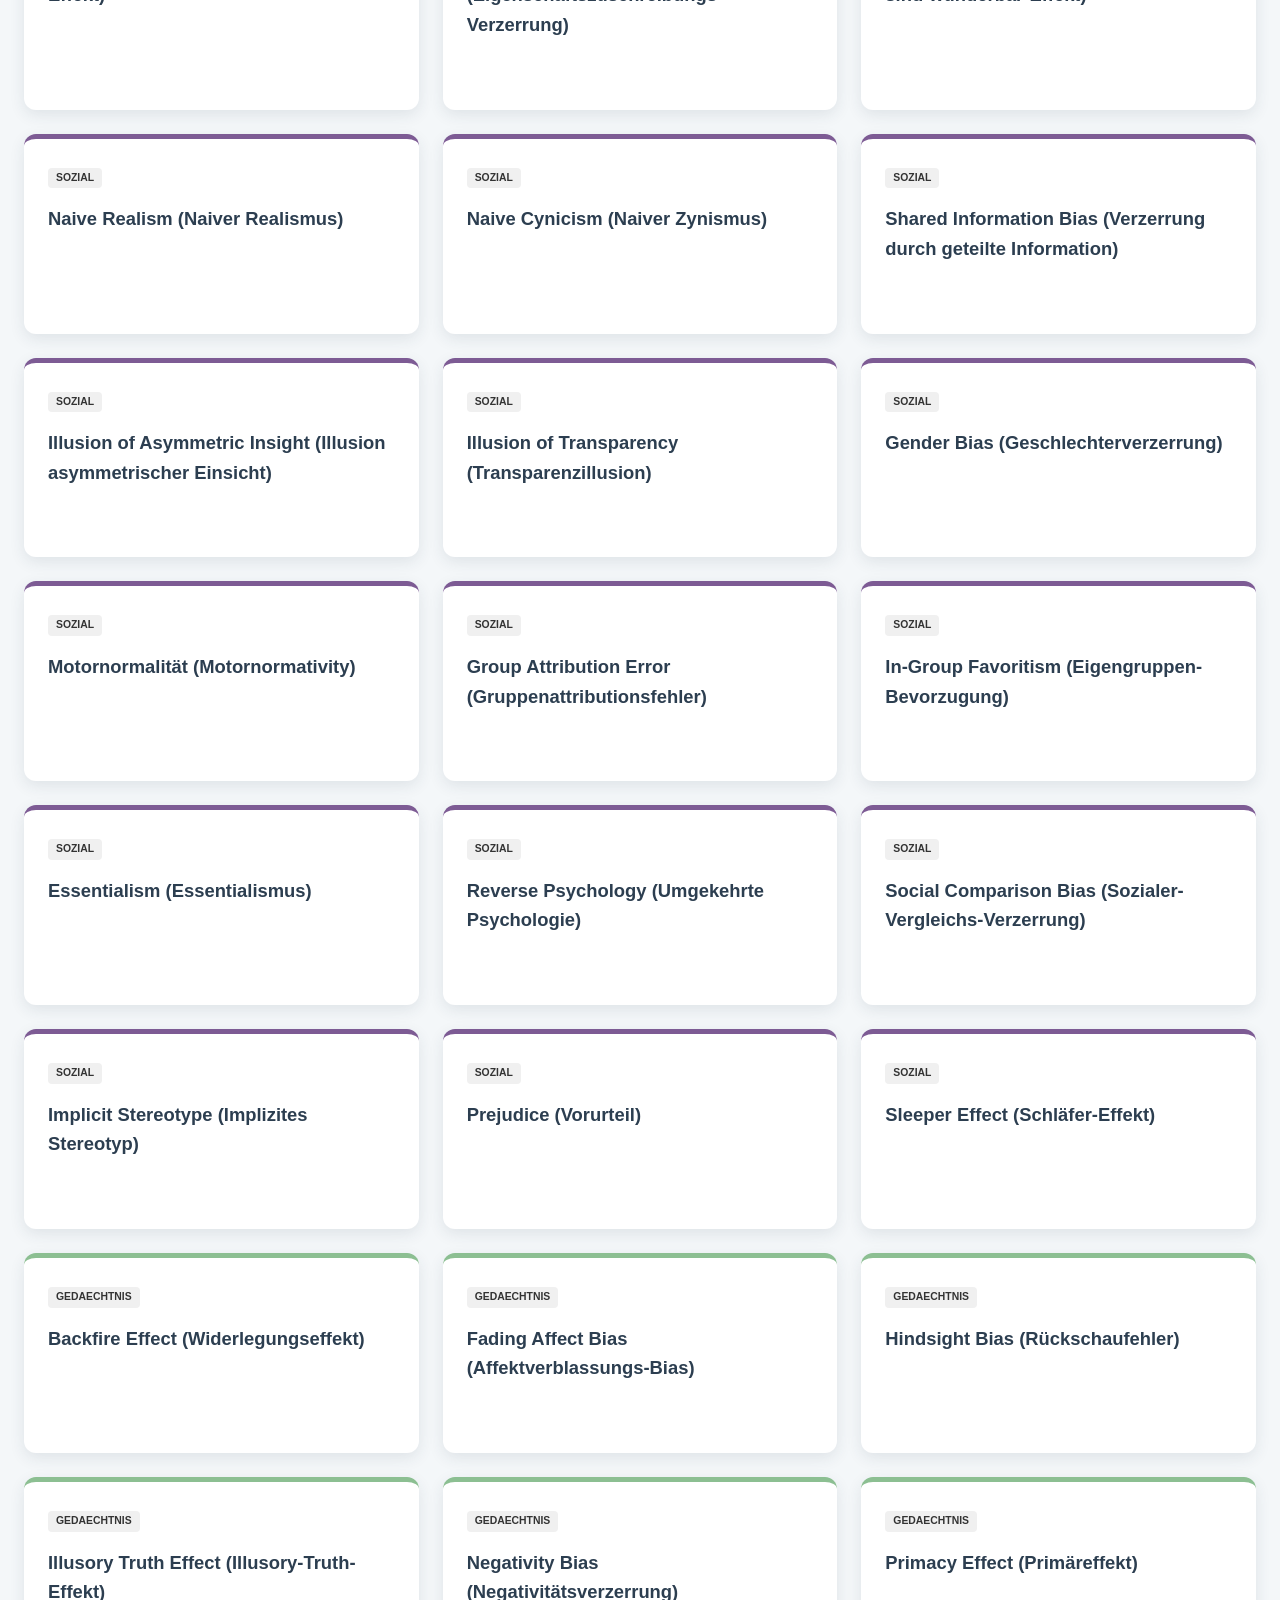
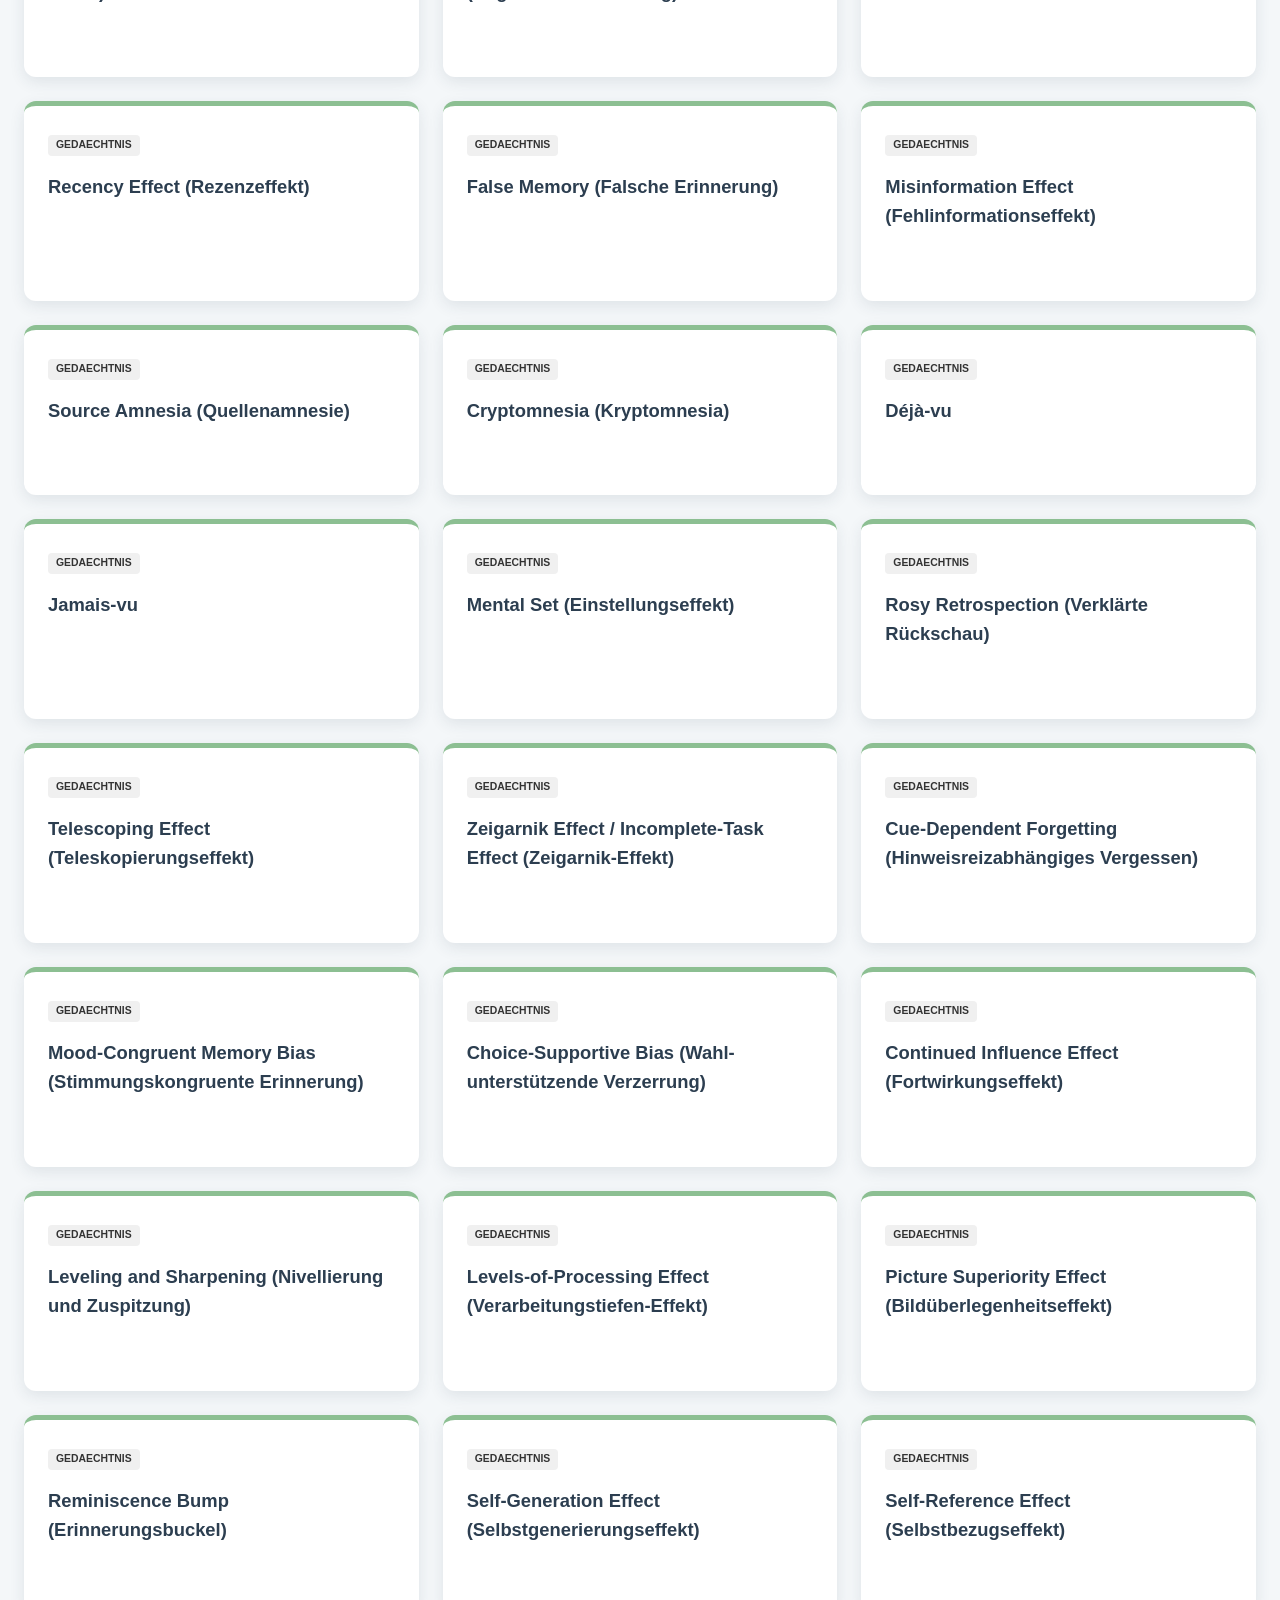
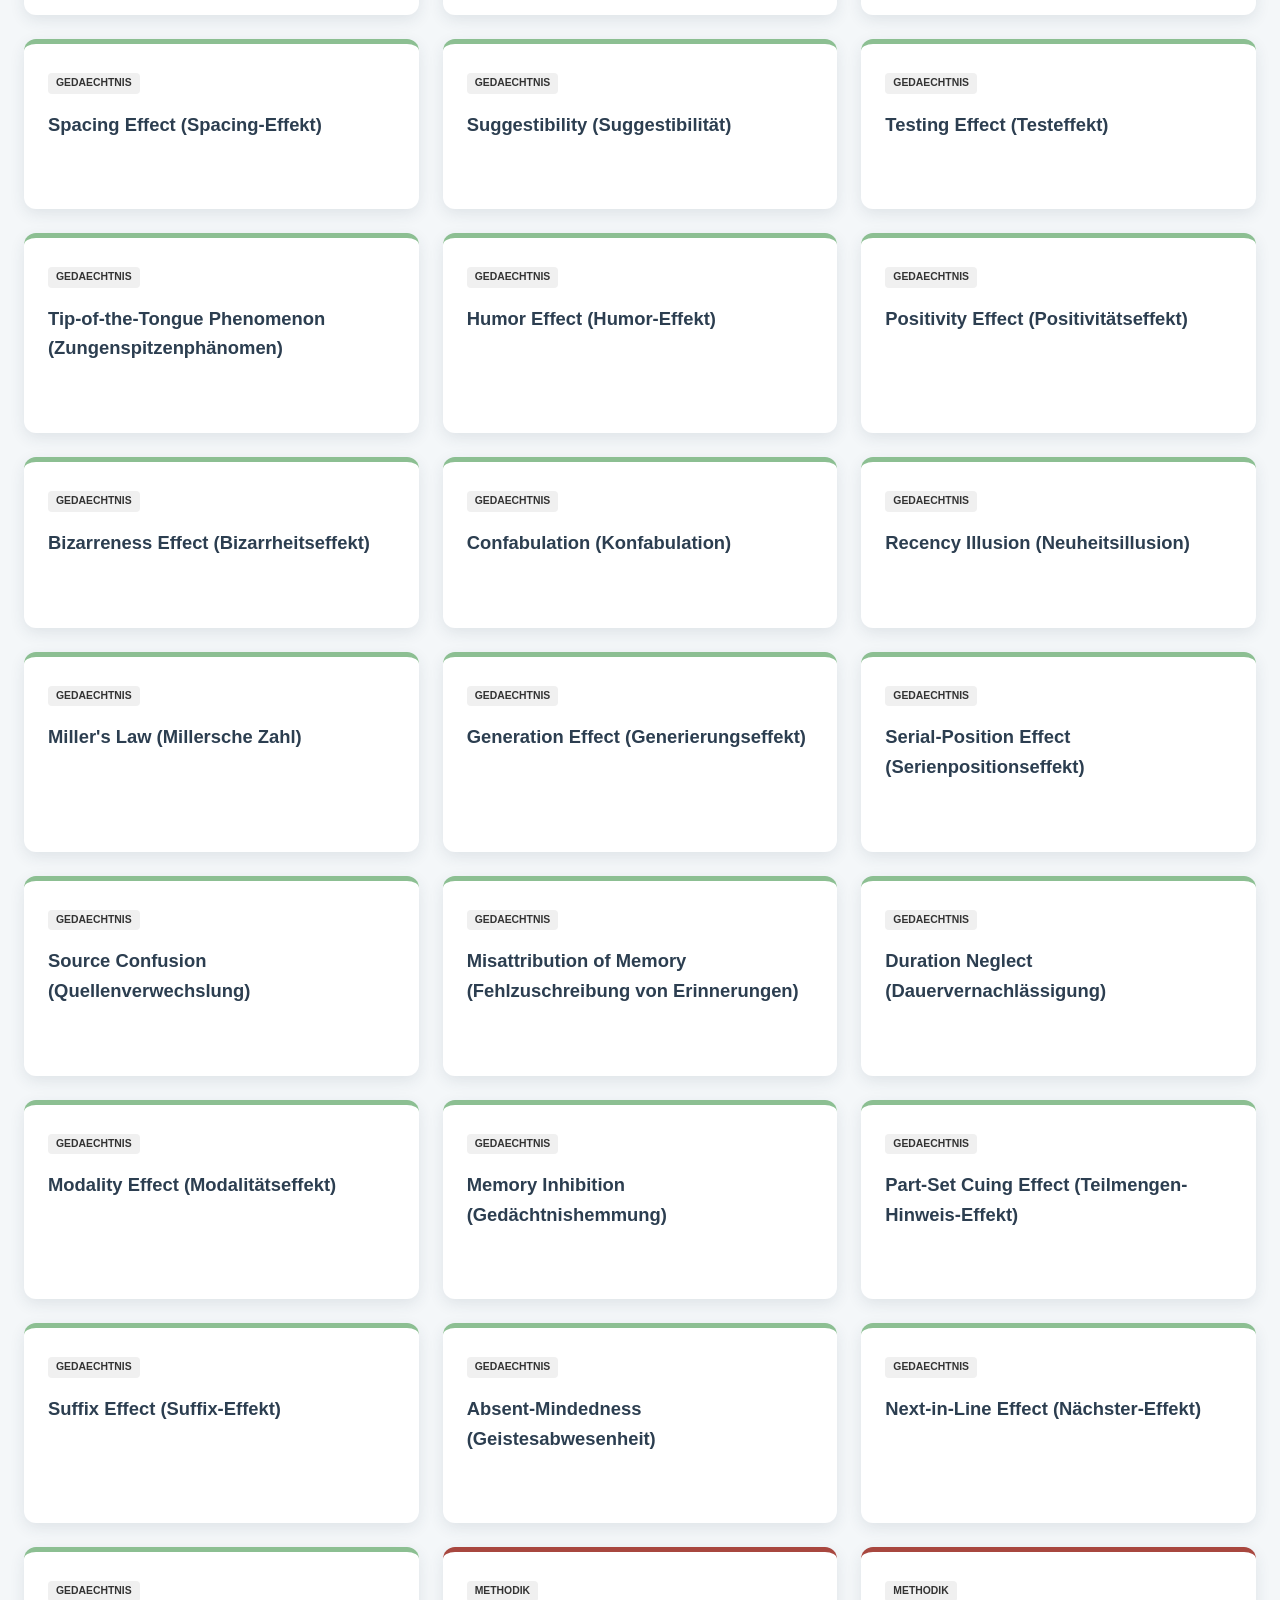
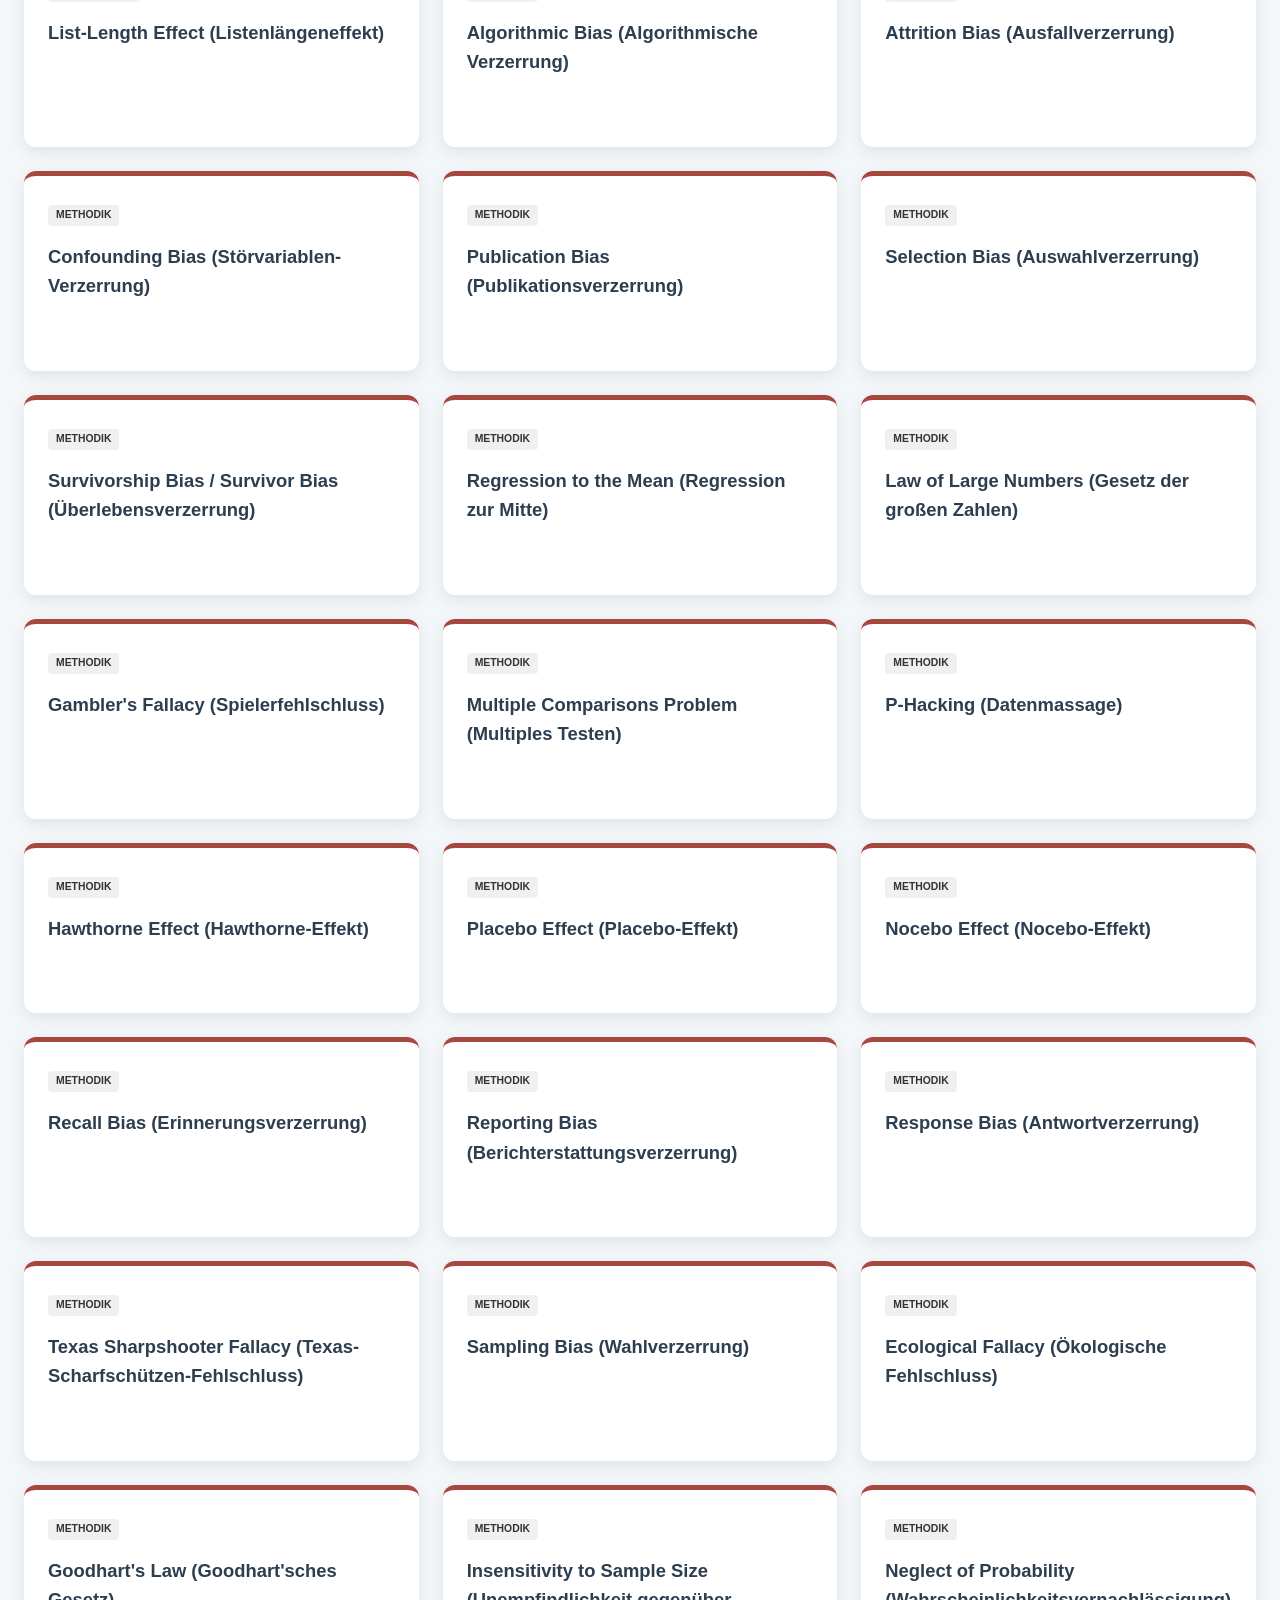
==== commit b3650801: "bug fix and adding quiz" ====
--- a/index.html
+++ b/index.html
@@ -37,10 +37,10 @@
                 einen kompakten Überblick über mehr als 300 dieser Denkfallen, kategorisiert und jeweils mit einem
                 anschaulichen <strong><em>Beispiel in kursiv</em></strong> erklärt.<br>
                 <br>Der Anspruch dabei ist nicht Vollständigkeit, sondern <strong>Zugänglichkeit und Inspiration</strong> –
-                es dient als Zugang zu den vielfältigen Denkfehlern, die unser Denken prägen. Damit die Navigation
+                es dient als Zugang zu den vielfältigen Verzerrungen, die unser Denken prägen. Damit die Navigation
                 leichtfällt und sich Zusammenhänge zwischen ähnlichen Phänomenen zeigen, sind die Verzerrungen in
                 <strong>Kategorien</strong> gegliedert.<br>
-                <br>Eng verwandt mit Biases sind <strong>Heuristiken</strong>: mentale Abkürzungen, mit denen das Gehirn
+                <br>Eng verwandt mit Biases sind <strong>Heuristiken</strong>:Heuristiken sind mentale Abkürzungen, mit denen das Gehirn
                 schnell zu einem Urteil kommt. Führt eine solche Abkürzung systematisch in die Irre, entsteht daraus ein
                 Bias – nicht jede Heuristik mündet zwingend in einen Bias, aber fast jeder Bias lässt sich auf eine Heuristik
                 zurückführen. Deshalb sind hier auch Heuristiken aufgelistet.<br>
--- a/style.css
+++ b/style.css
@@ -8,15 +8,15 @@
     --font-family: -apple-system, BlinkMacSystemFont, "Segoe UI", Roboto, Helvetica, Arial, sans-serif;
 
     /* Kategorie-Farben */
-    --cat-entscheidung: #df873a;
-    --cat-sozial: #9b59b6;
-    --cat-gedaechtnis: #76ec76;
-    --cat-methodik: #e31f09;
-    --cat-wahrnehmung: #1abc9c;
-    --cat-logik: #ecf064;
-    --cat-technik: #4122be;
-    --cat-anti-bias: #95a5a6;
-    --cat-heuristik: #b3f312;
+    --cat-entscheidung: #dc9e68;
+    --cat-sozial: #7d5b94;
+    --cat-gedaechtnis: #8cbf92;
+    --cat-methodik: #a8473f;
+    --cat-wahrnehmung: #2e7d70;
+    --cat-logik: #d8c66c;
+    --cat-technik: #5257a0;
+    --cat-anti-bias: #a7b3b7;
+    --cat-heuristik: #adc266;
 }
 
 body {
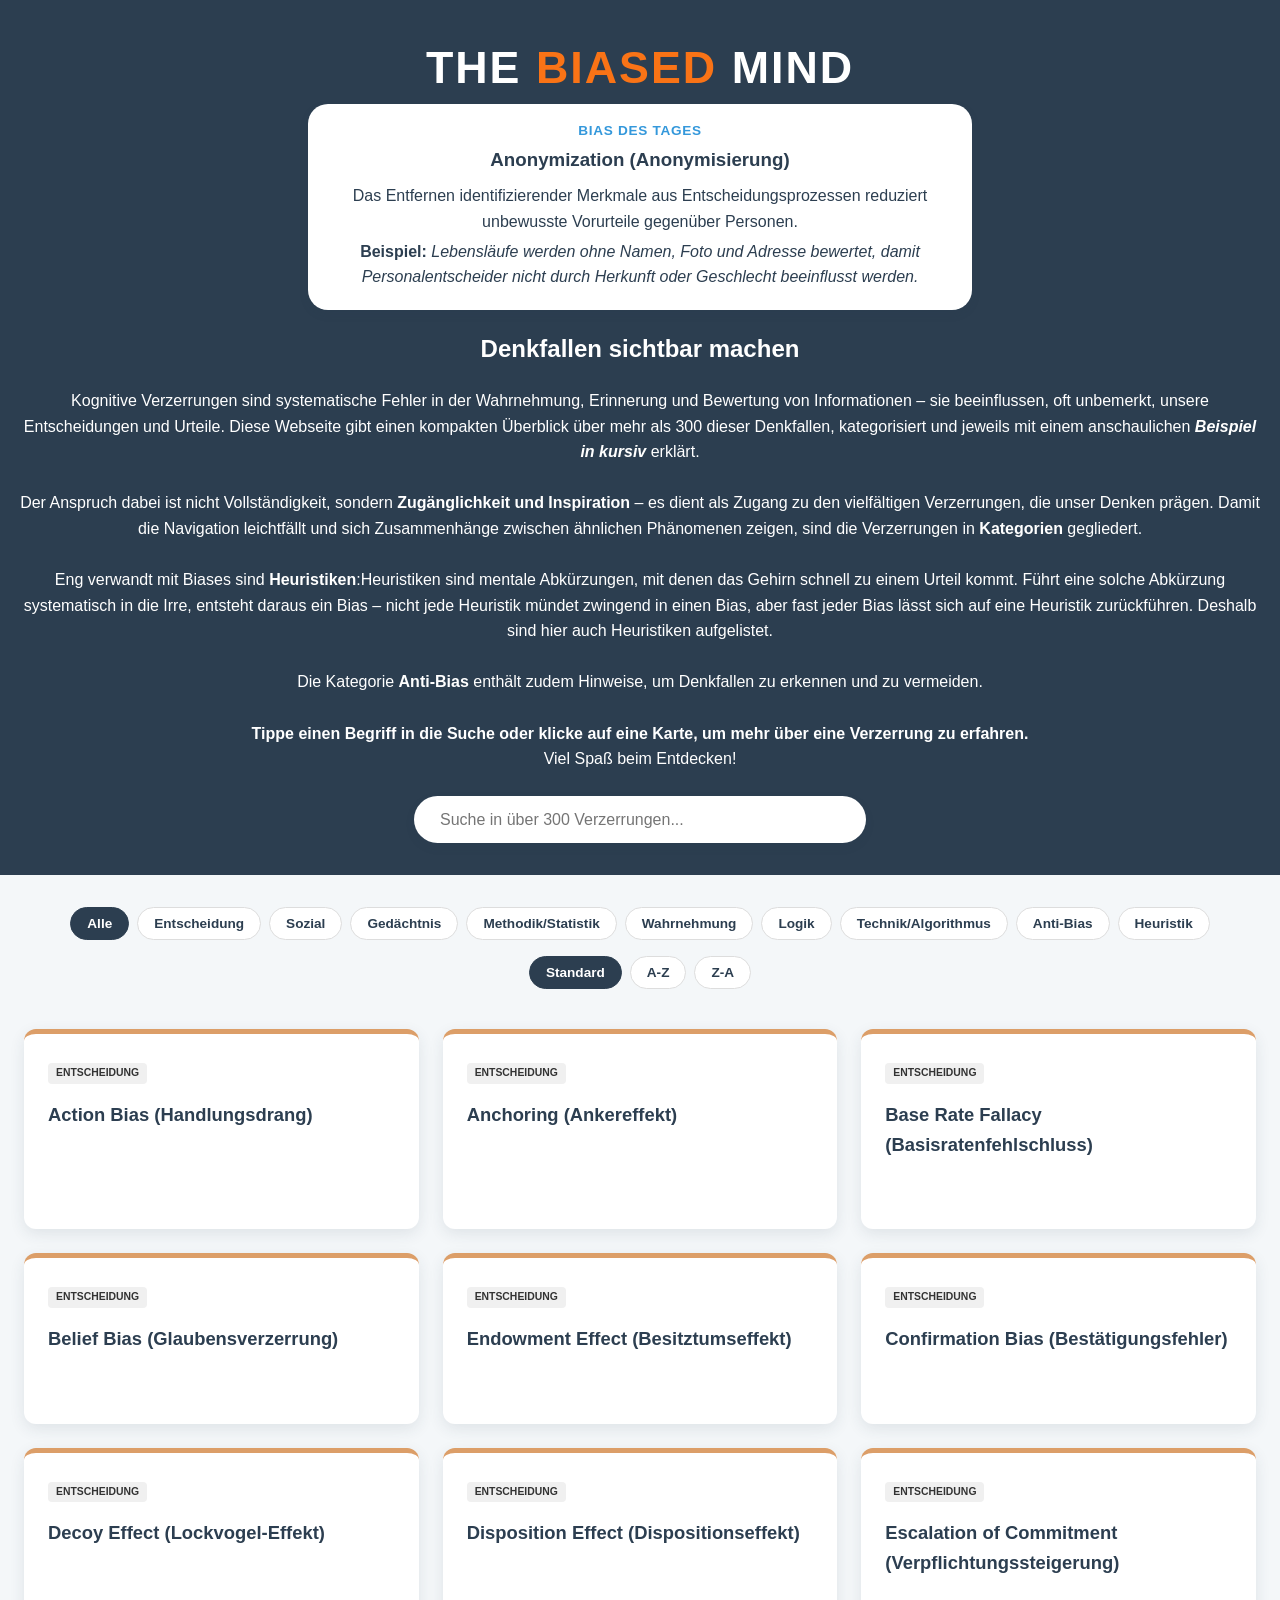
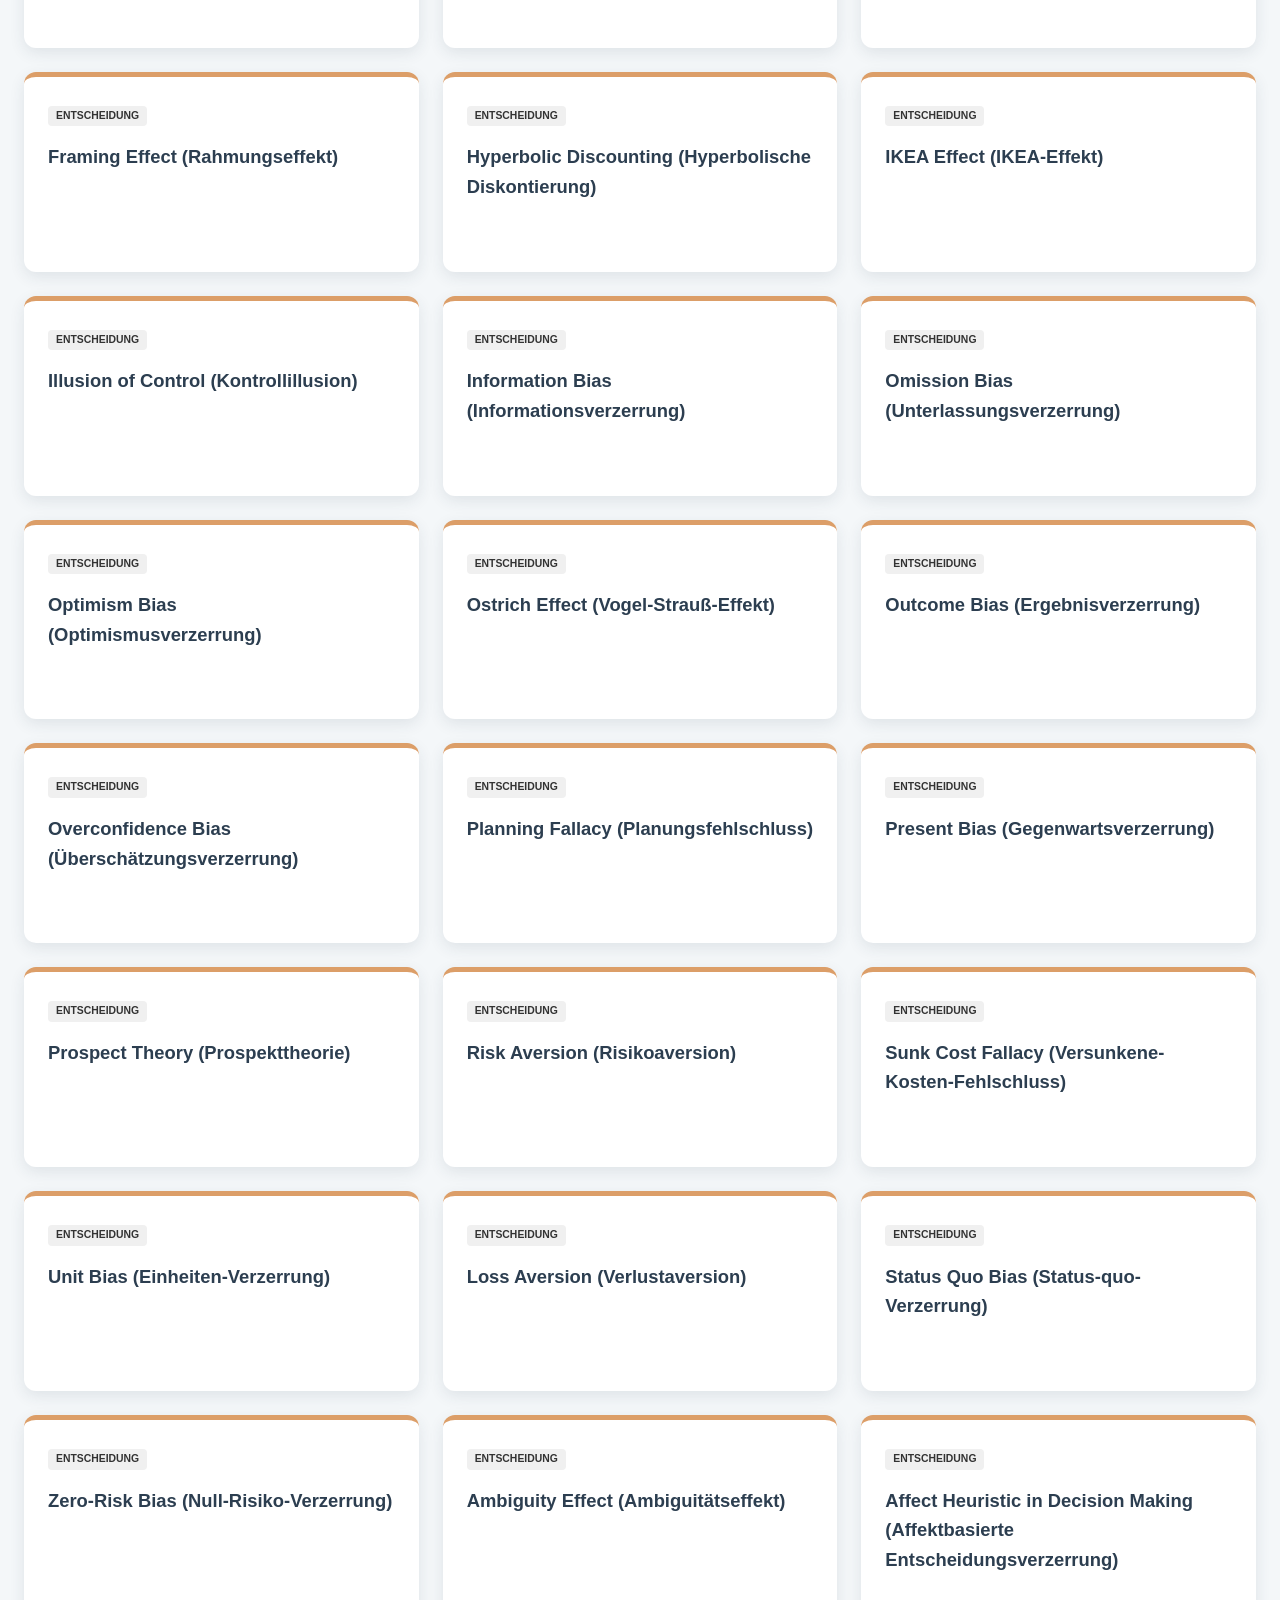
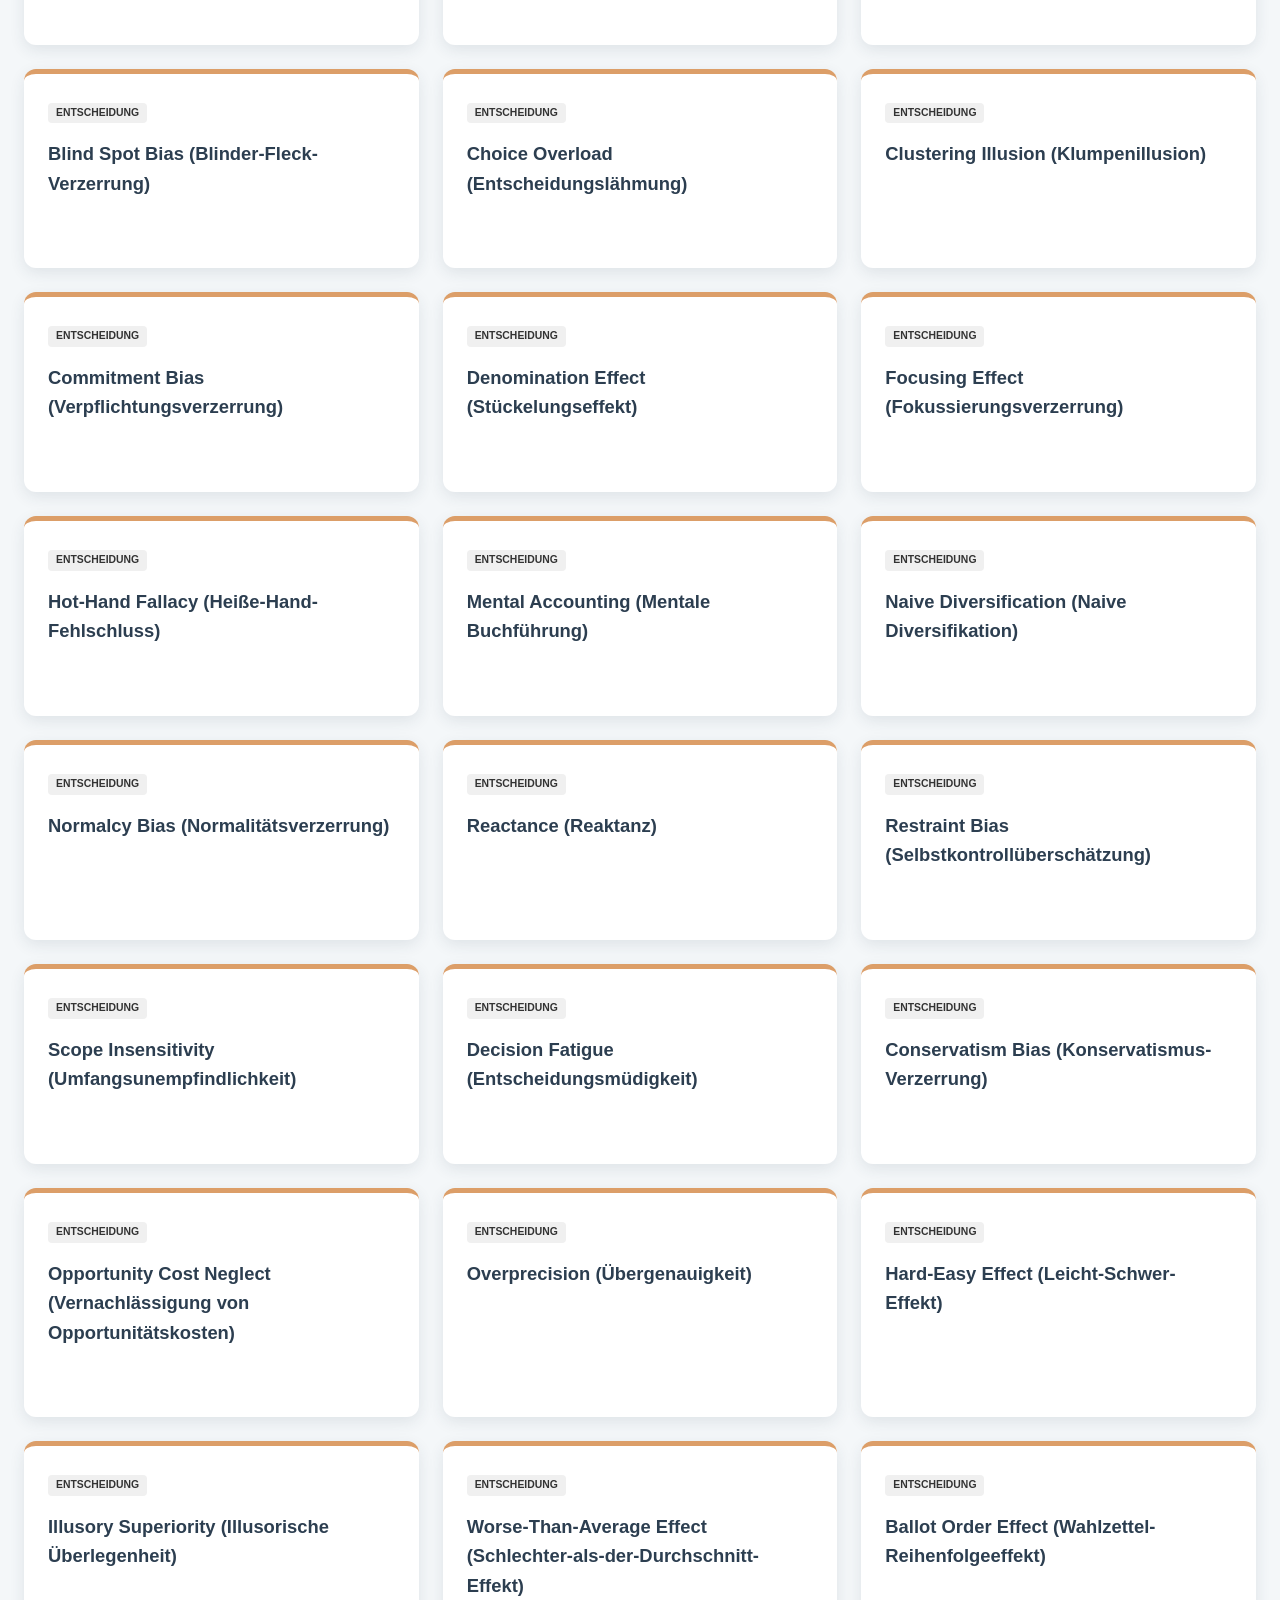
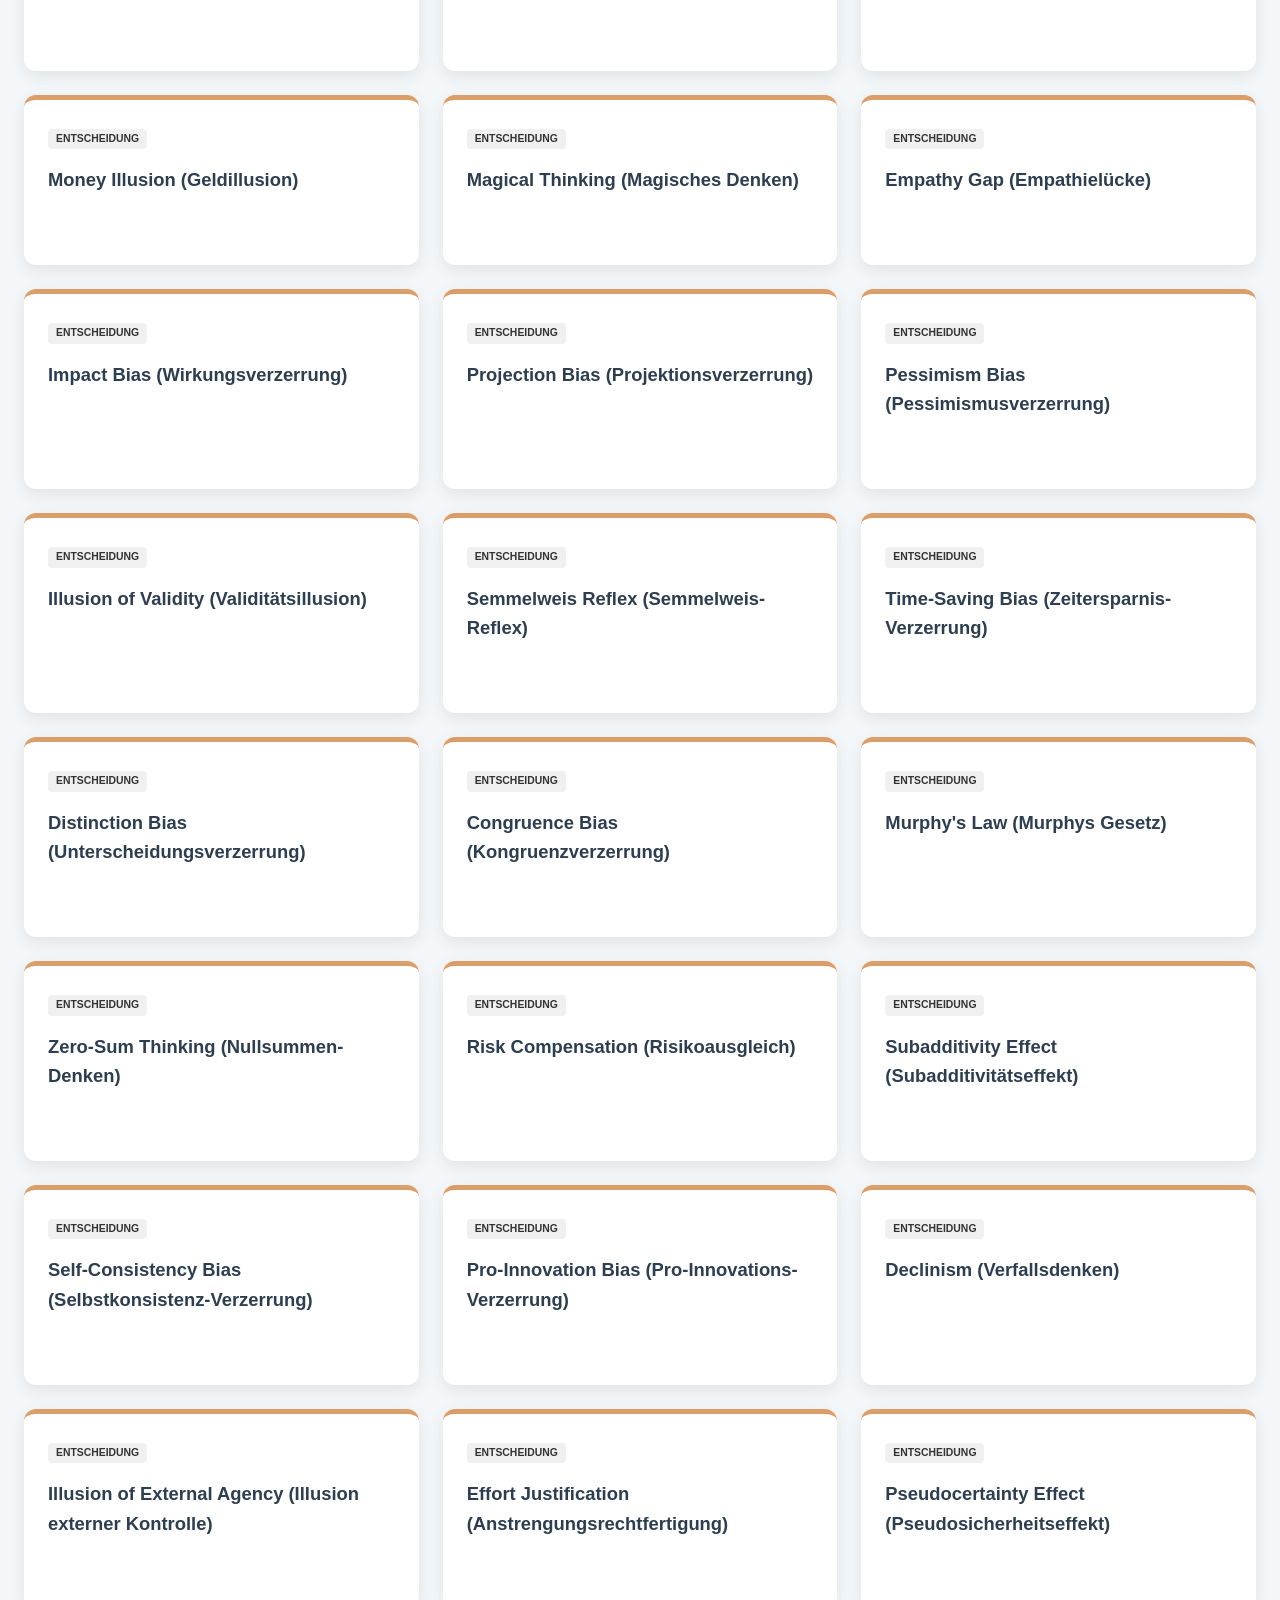
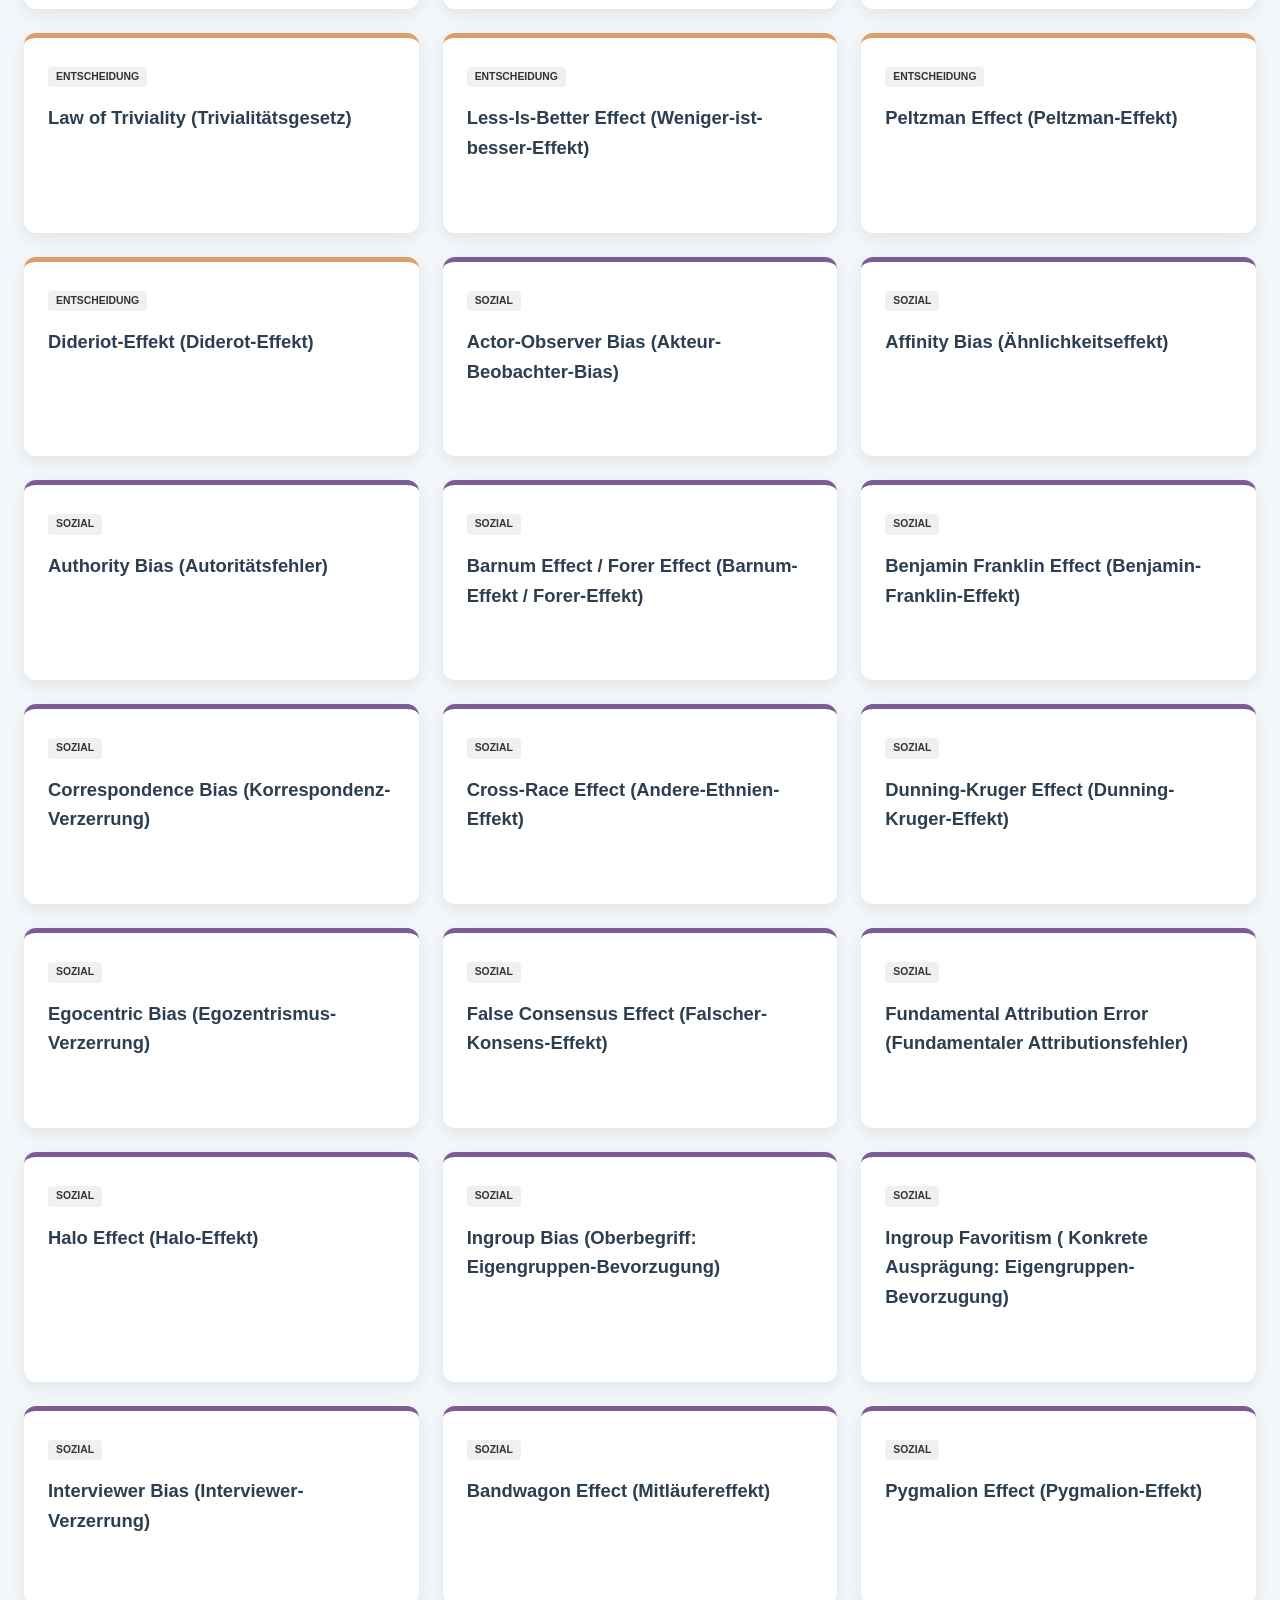
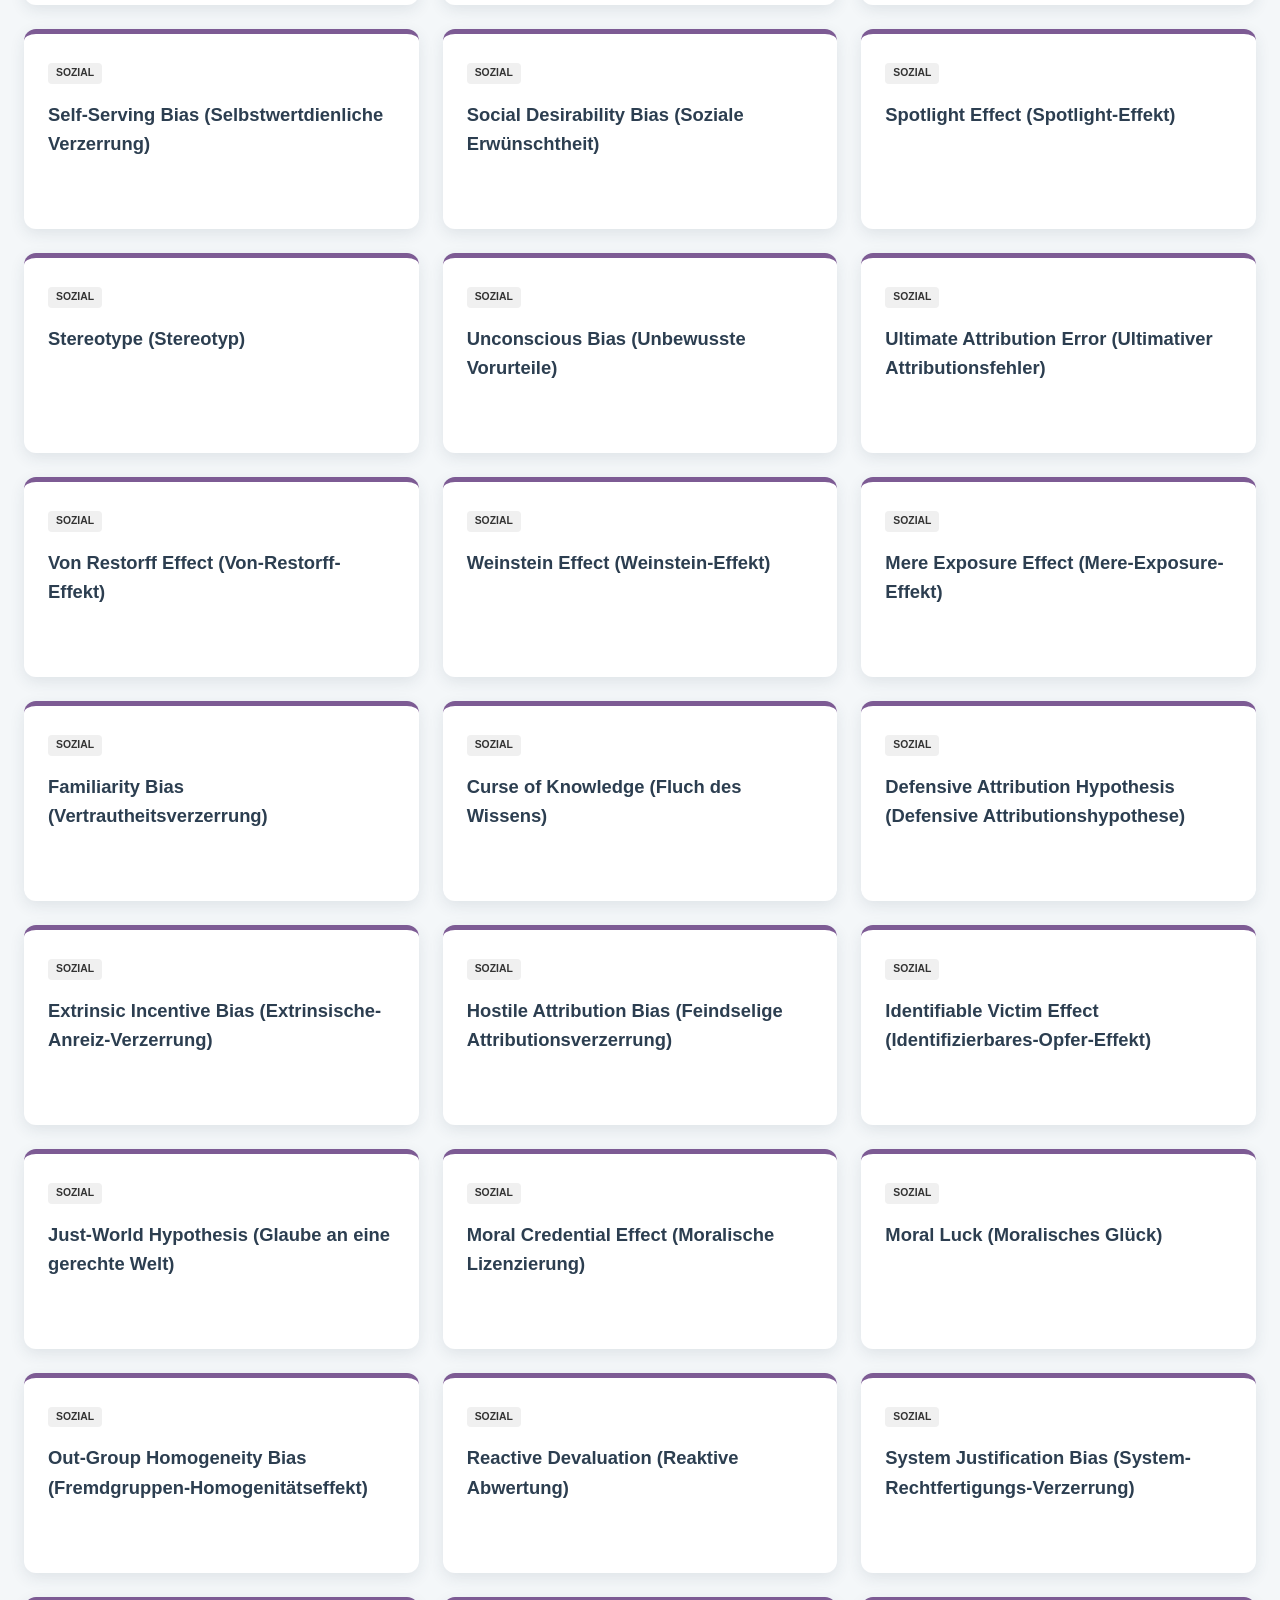
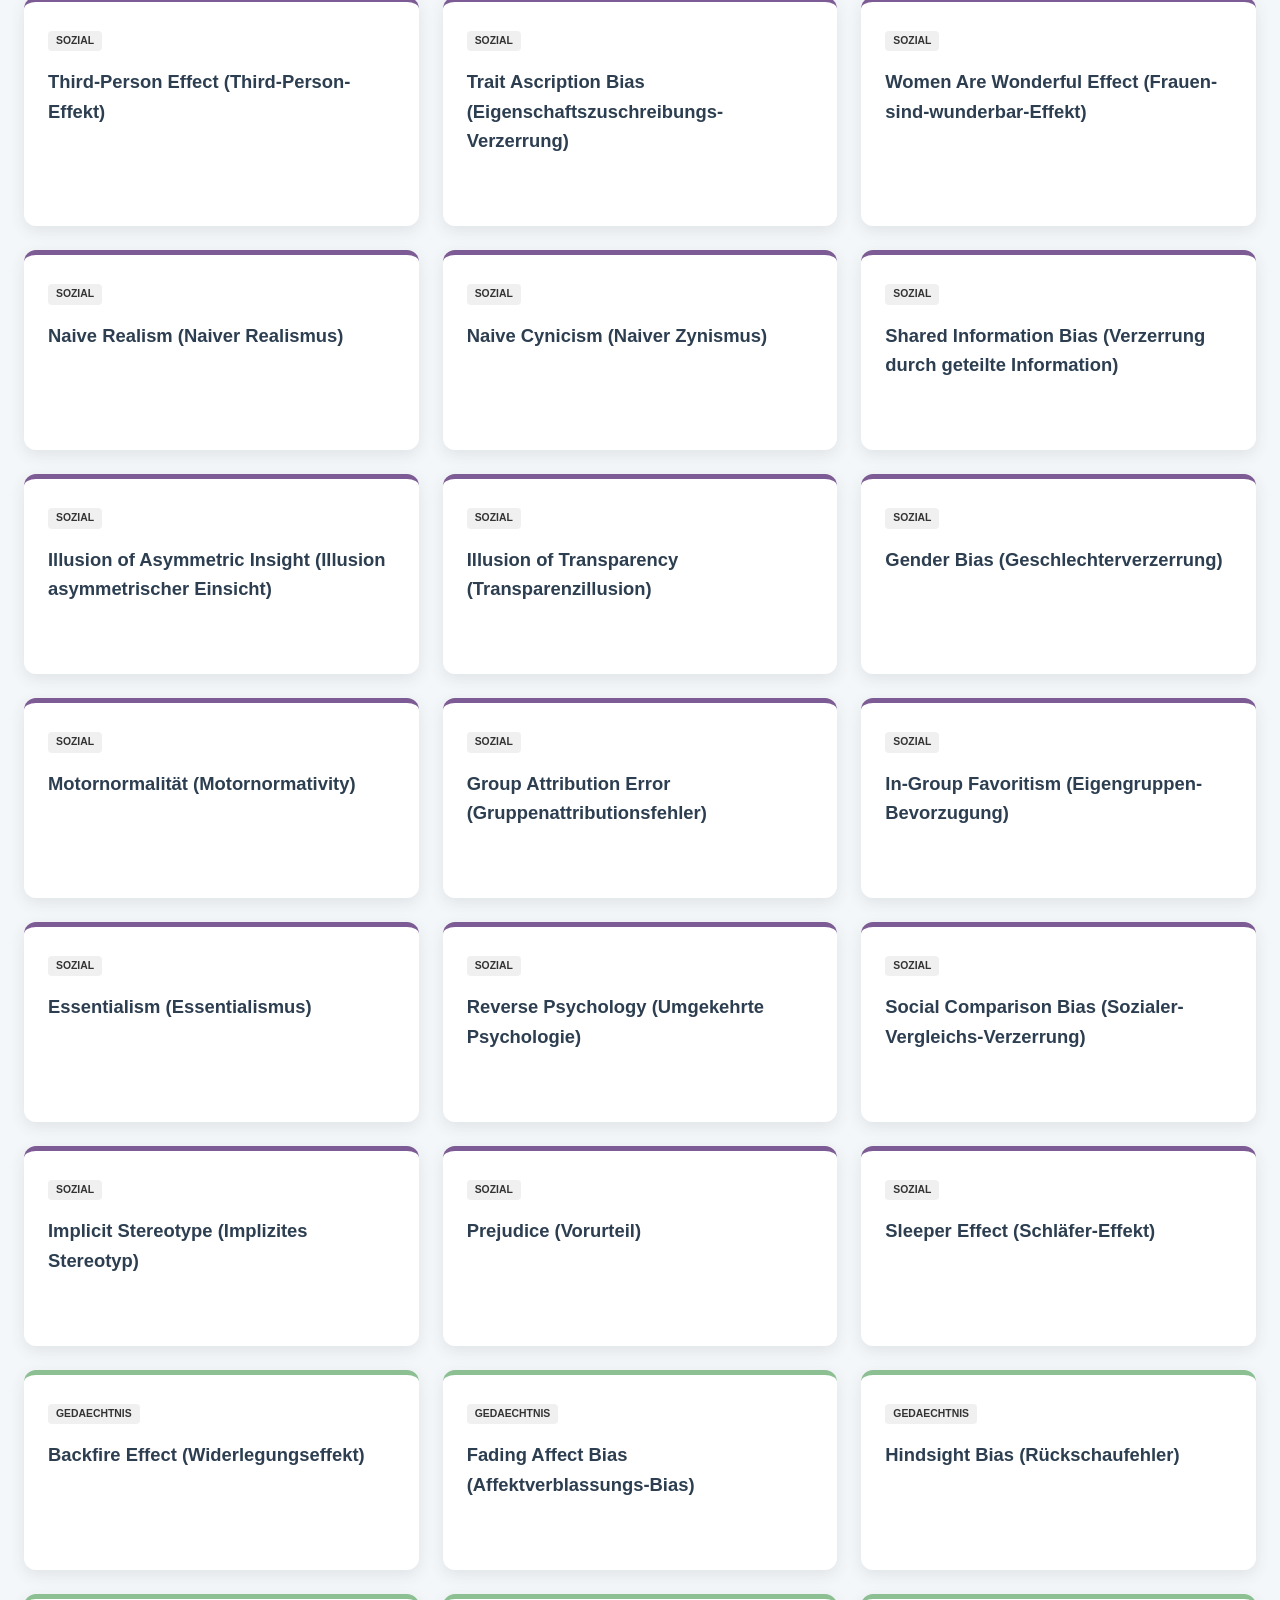
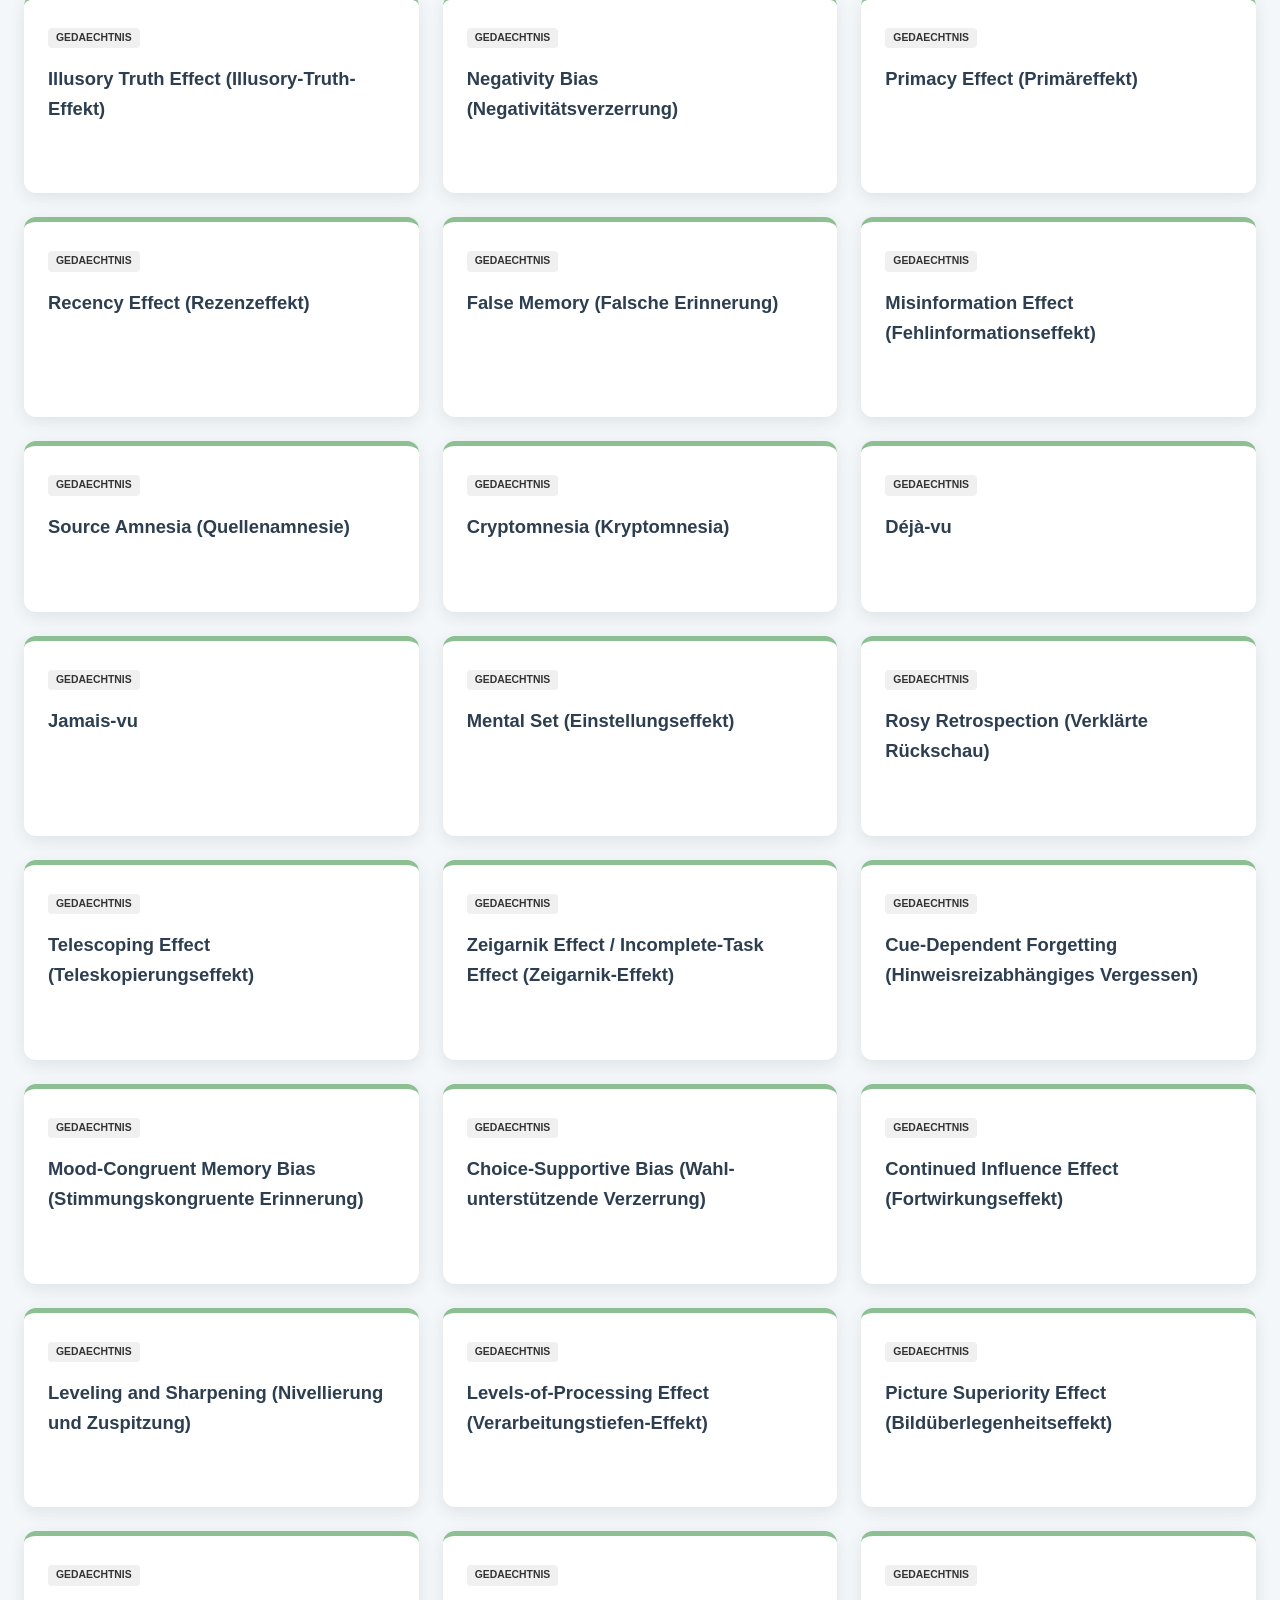
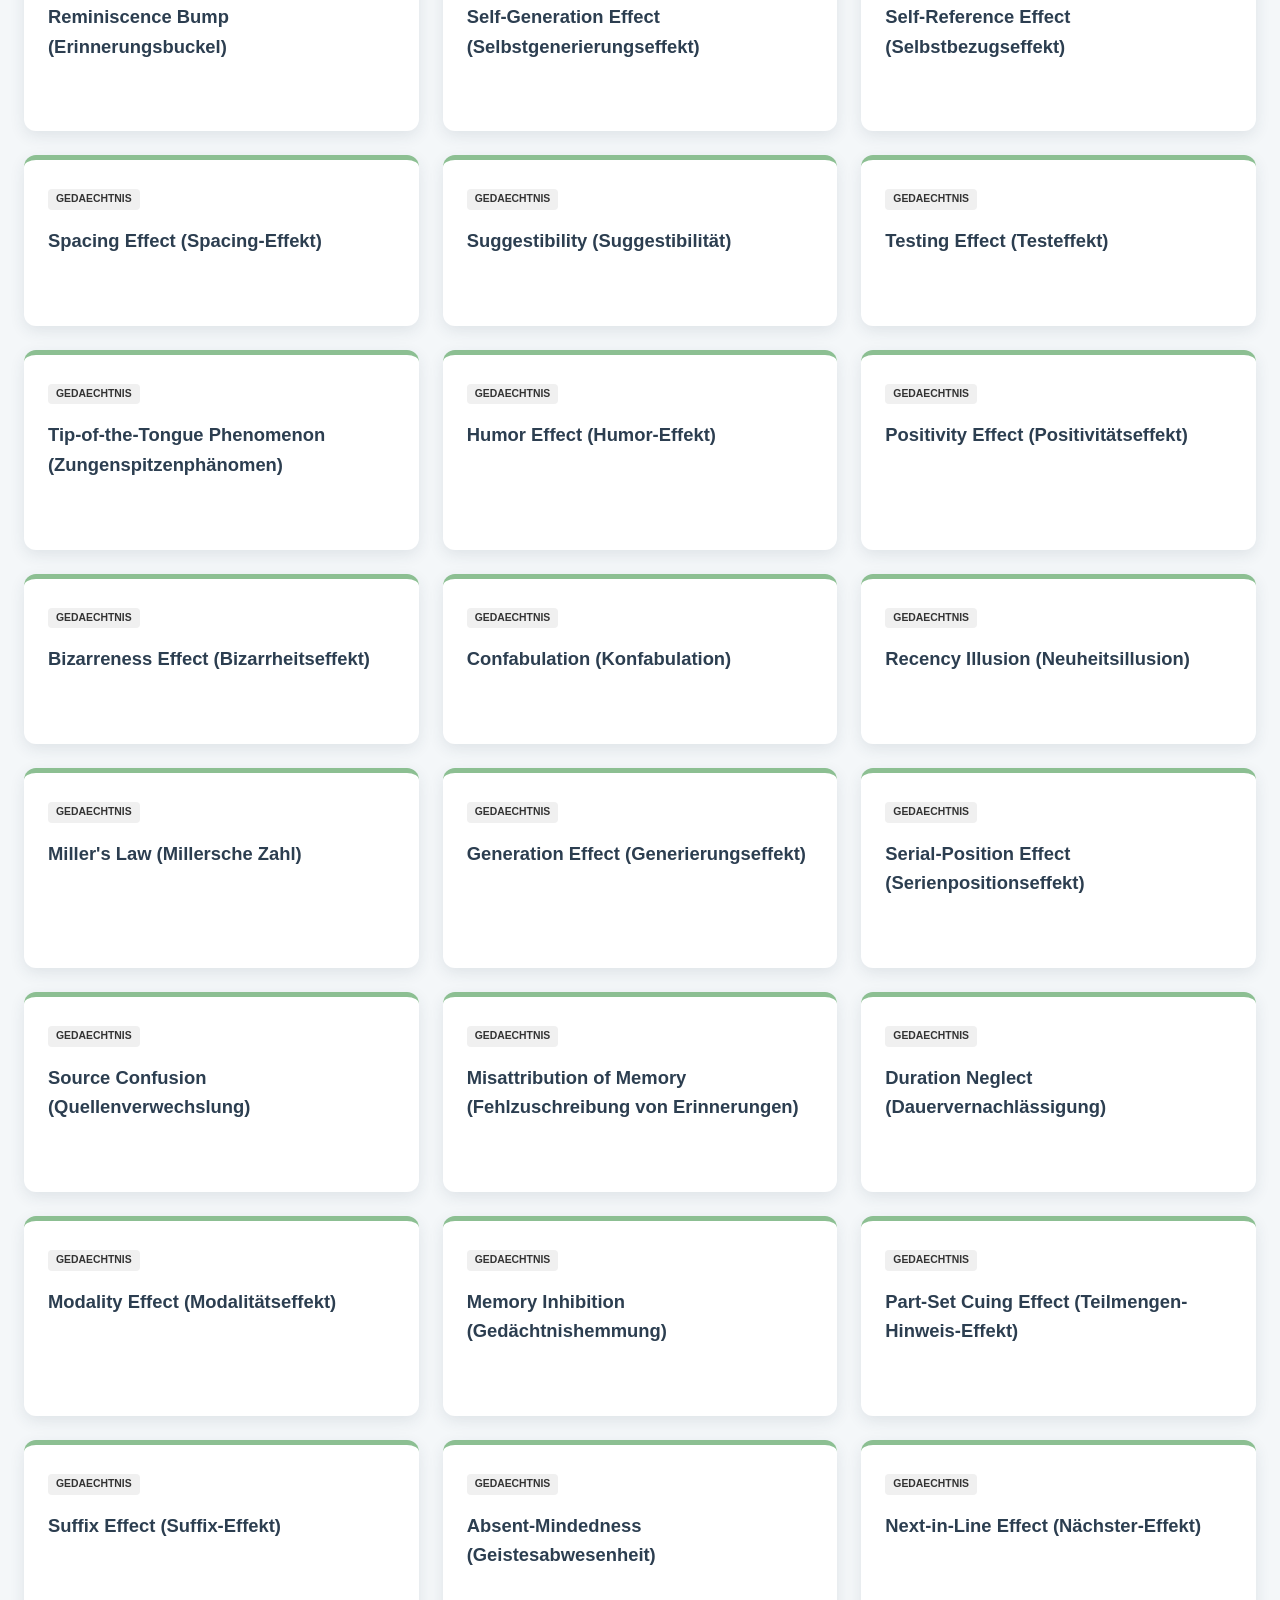
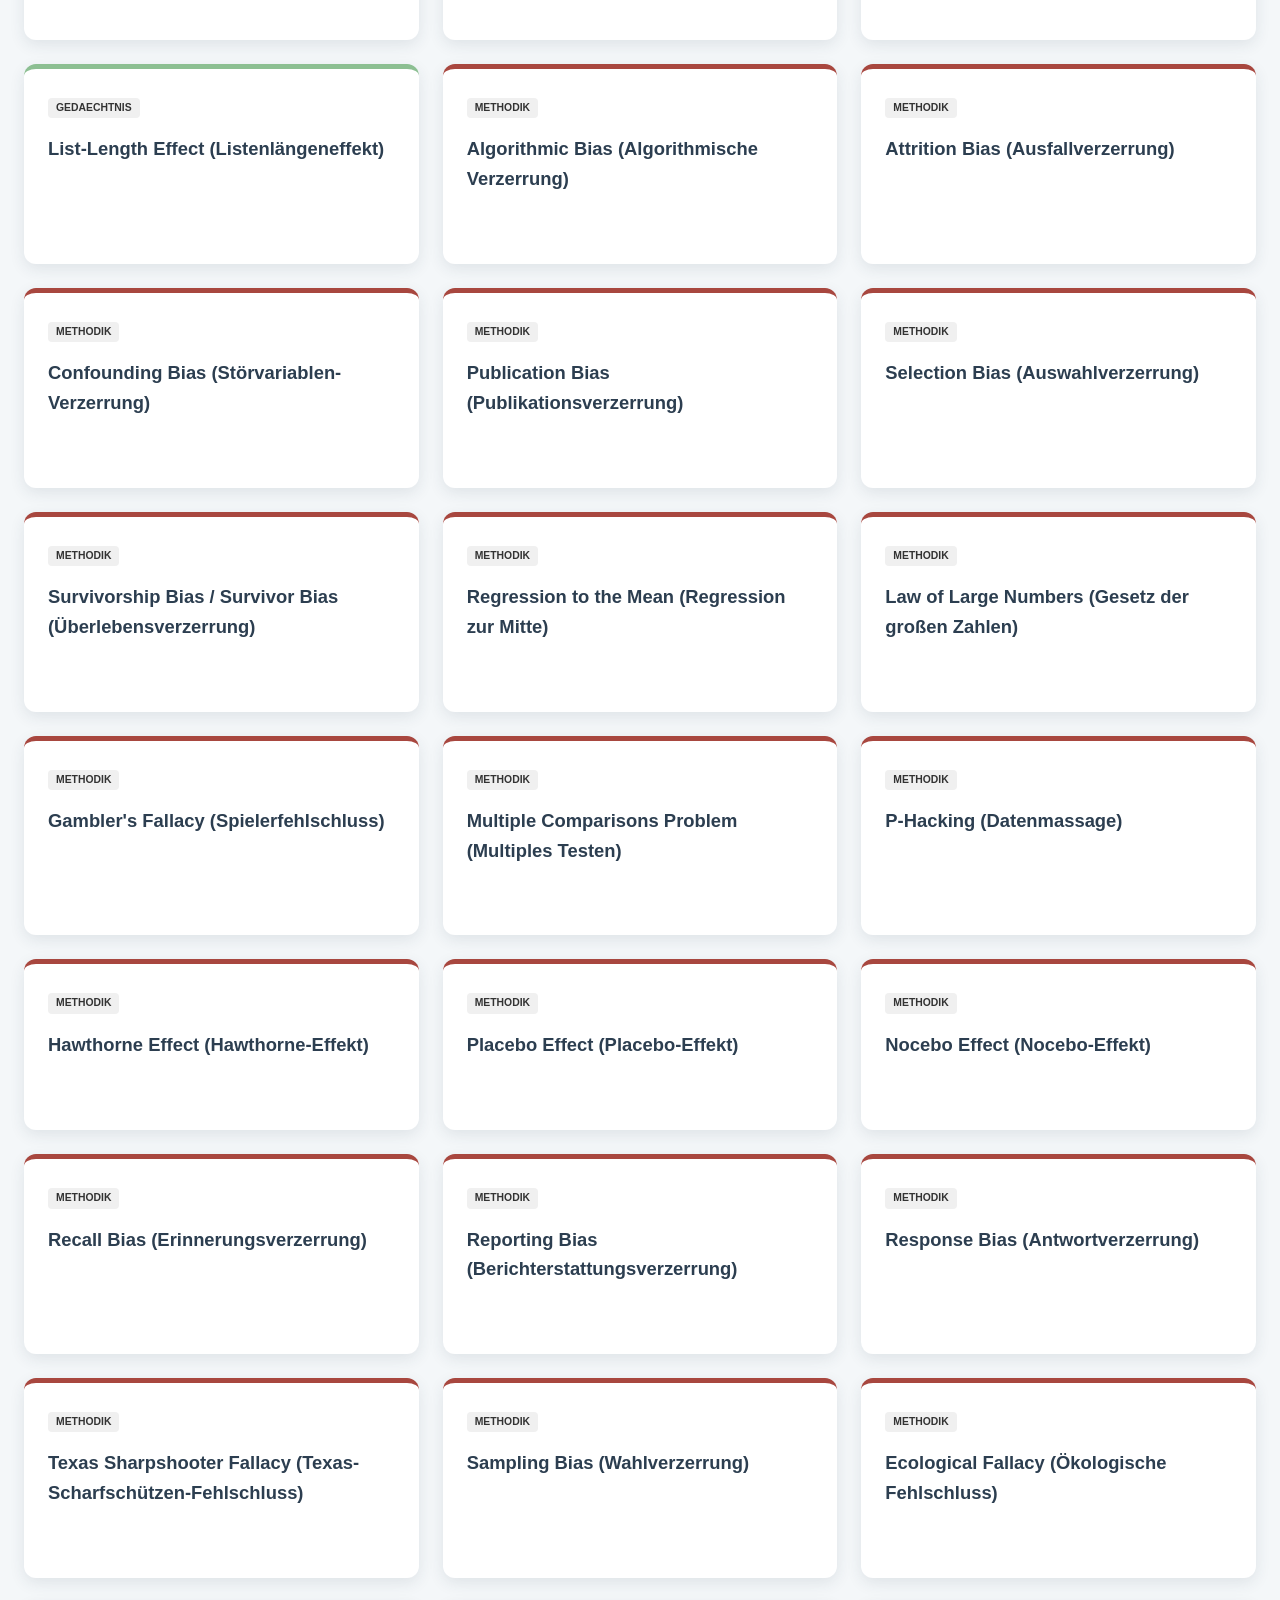
==== commit ef57bf15: "Bias des Tages: täglich wechselnder Bias mit Beispiel Co-Authored-By: Claude Opus 5.5 <noreply@anthr" ====
--- a/index.html
+++ b/index.html
@@ -18,14 +18,11 @@
 
         <!-- Bias des Tages -->
         <section id="bias-of-the-day">
-            <p>
-                <strong>Bias des Tages:</strong>
-                <span id="bod-name"></span>
-                <span id="bod-desc"></span>
-                <span id="bod-example"></span>
-
-
-        </p></section>
+            <p class="bod-label"><strong>Bias des Tages</strong></p>
+            <h3 id="bod-name"></h3>
+            <p id="bod-desc"></p>
+            <p id="bod-example"></p>
+        </section>
 
 
         <!-- Intro Text und Einleitung -->
--- a/style.css
+++ b/style.css
@@ -313,6 +313,22 @@
     box-shadow: 0 4px 10px var(--shadow-color);
 }
 
+#bias-of-the-day .bod-label {
+    margin: 0 0 0.25rem;
+    font-size: 0.85rem;
+    text-transform: uppercase;
+    letter-spacing: 0.05em;
+    color: var(--accent-color);
+}
+
+#bias-of-the-day h3 {
+    margin: 0 0 0.5rem;
+}
+
+#bias-of-the-day p {
+    margin: 0.25rem 0;
+}
+
 .a {
     text-align: center;
     color: var(--primary-bg);
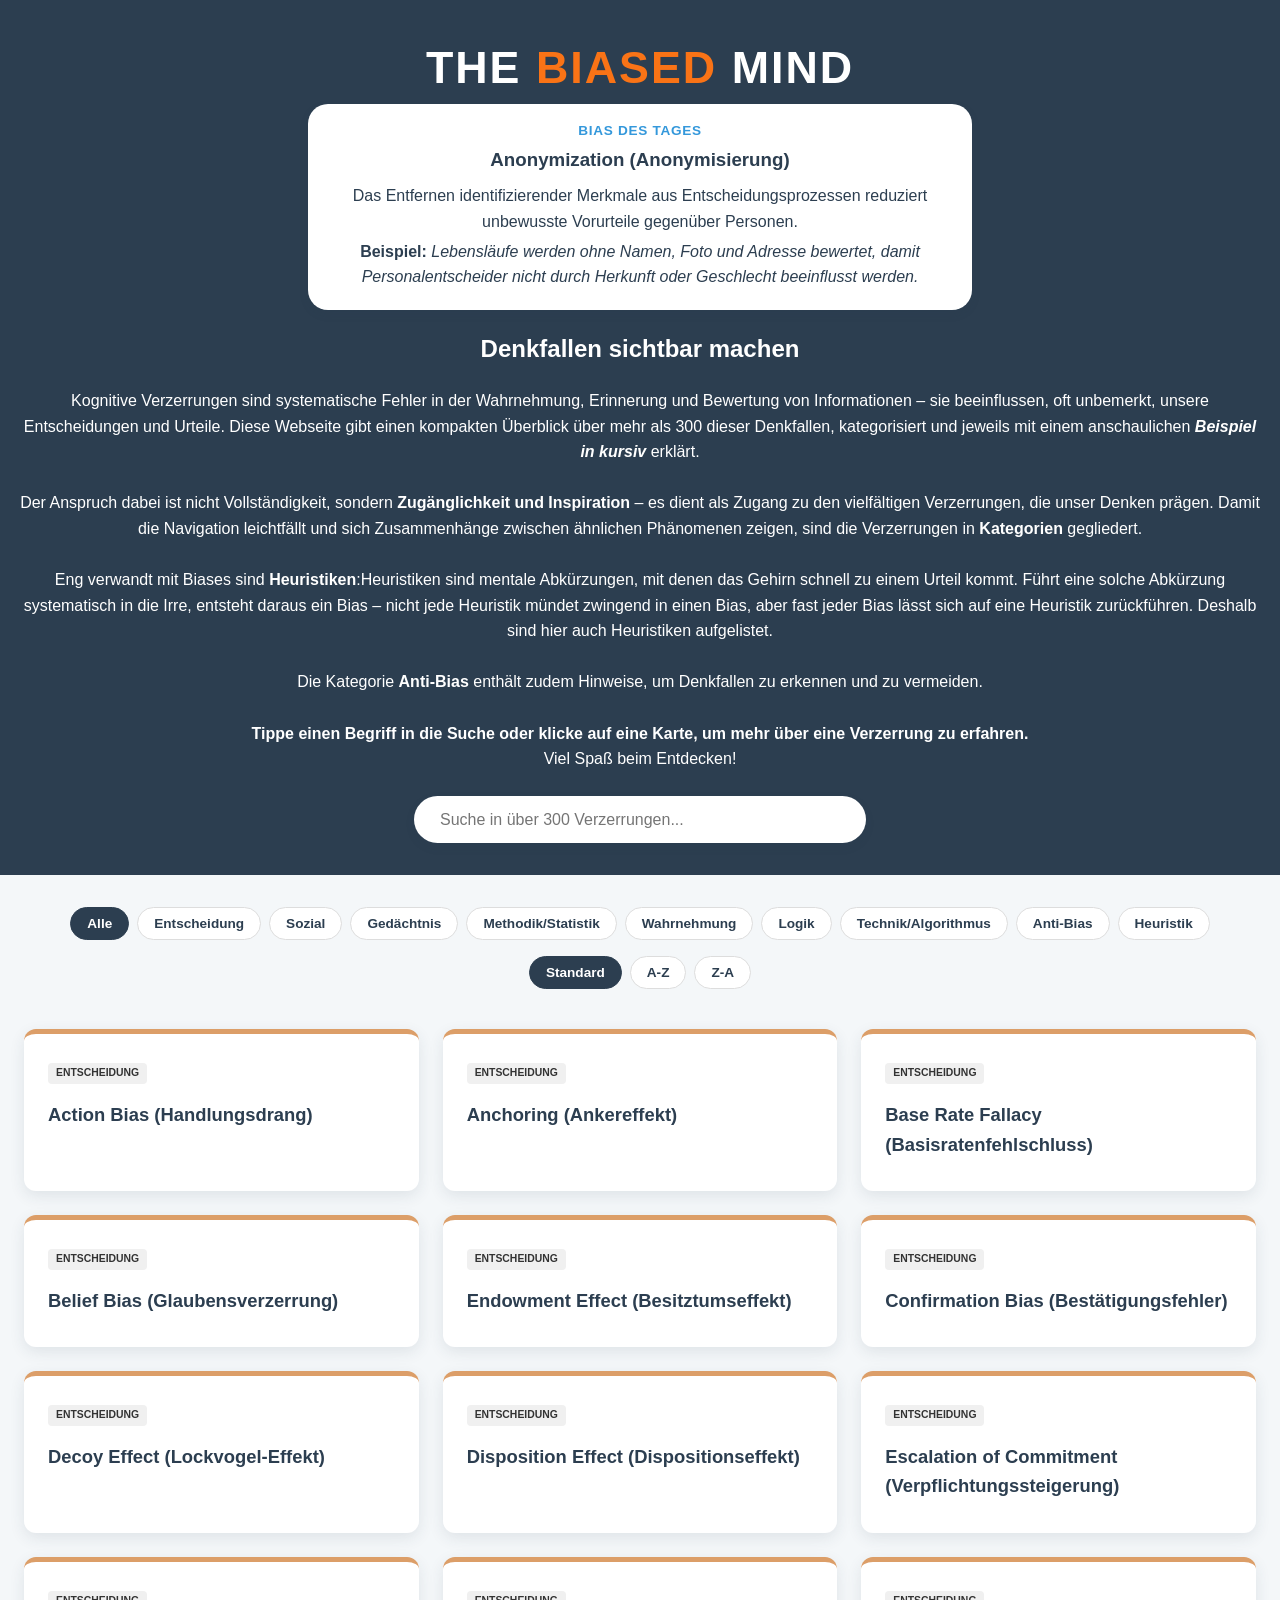
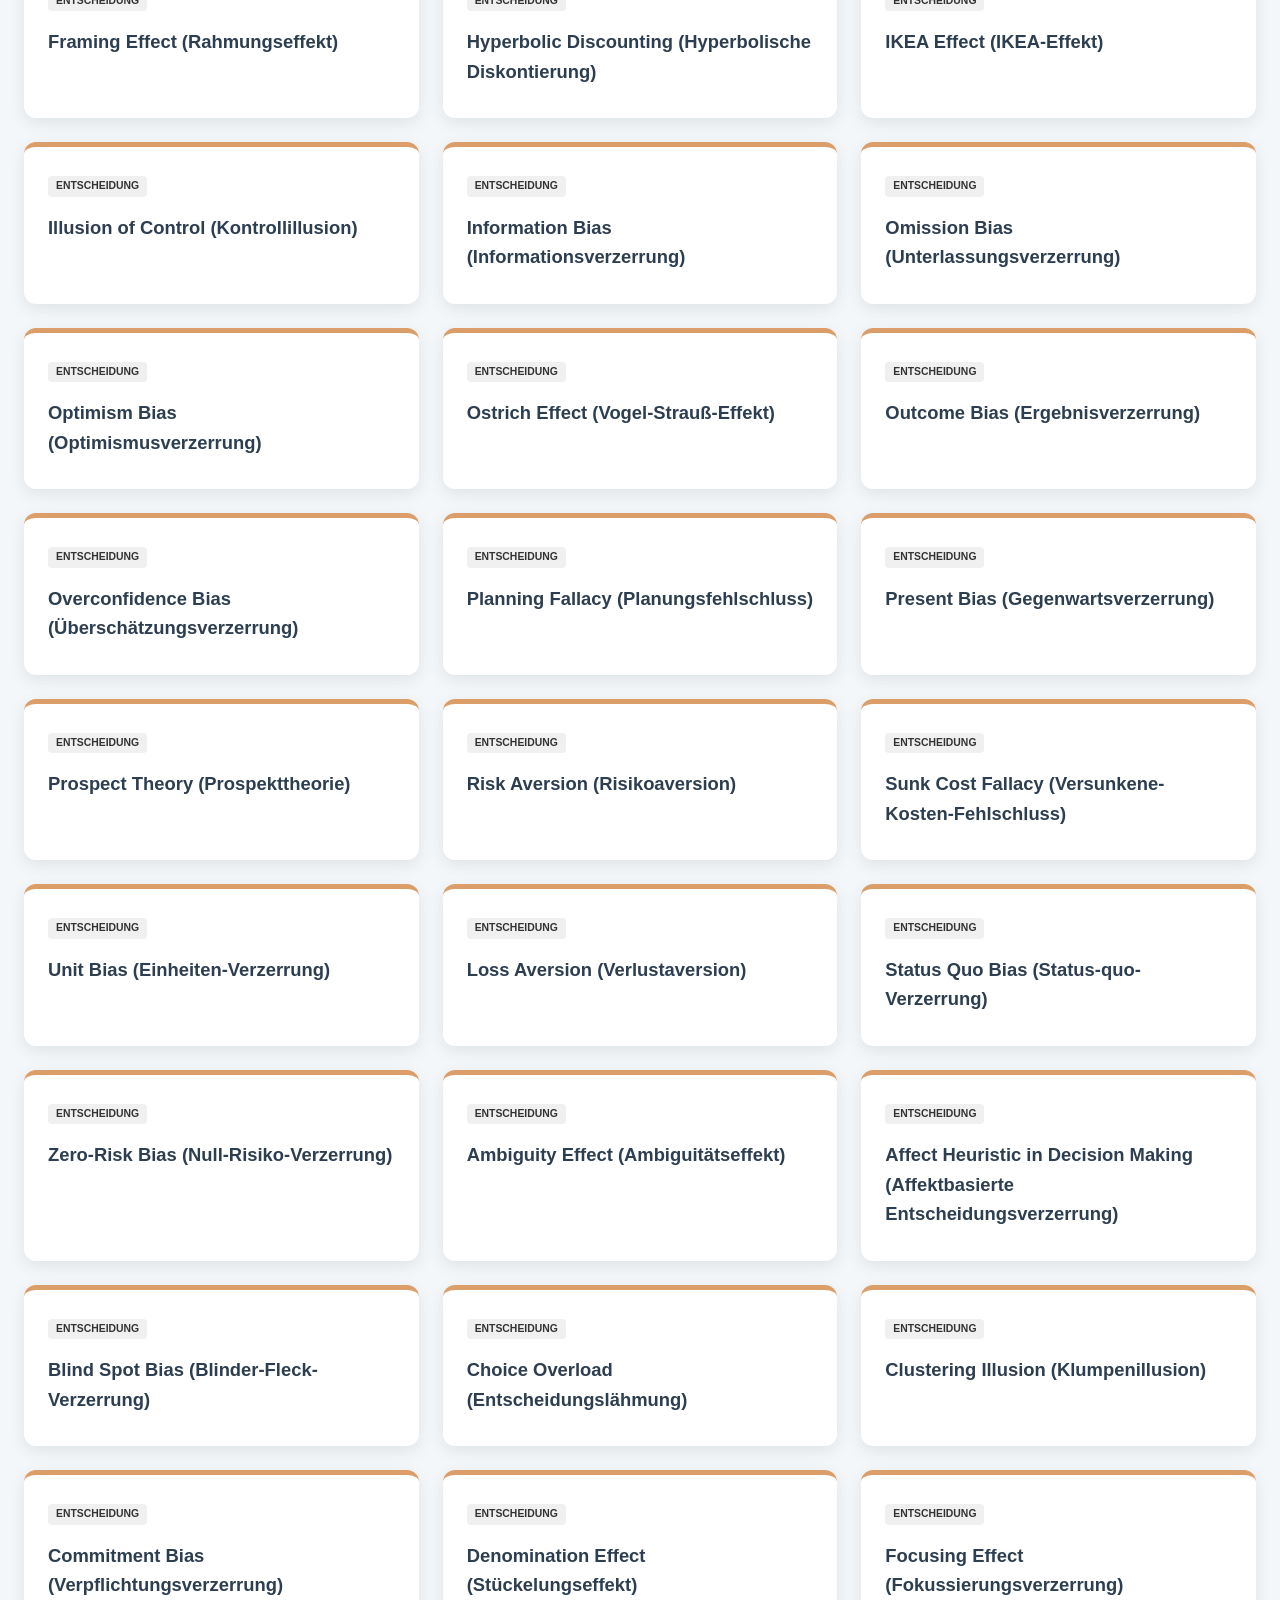
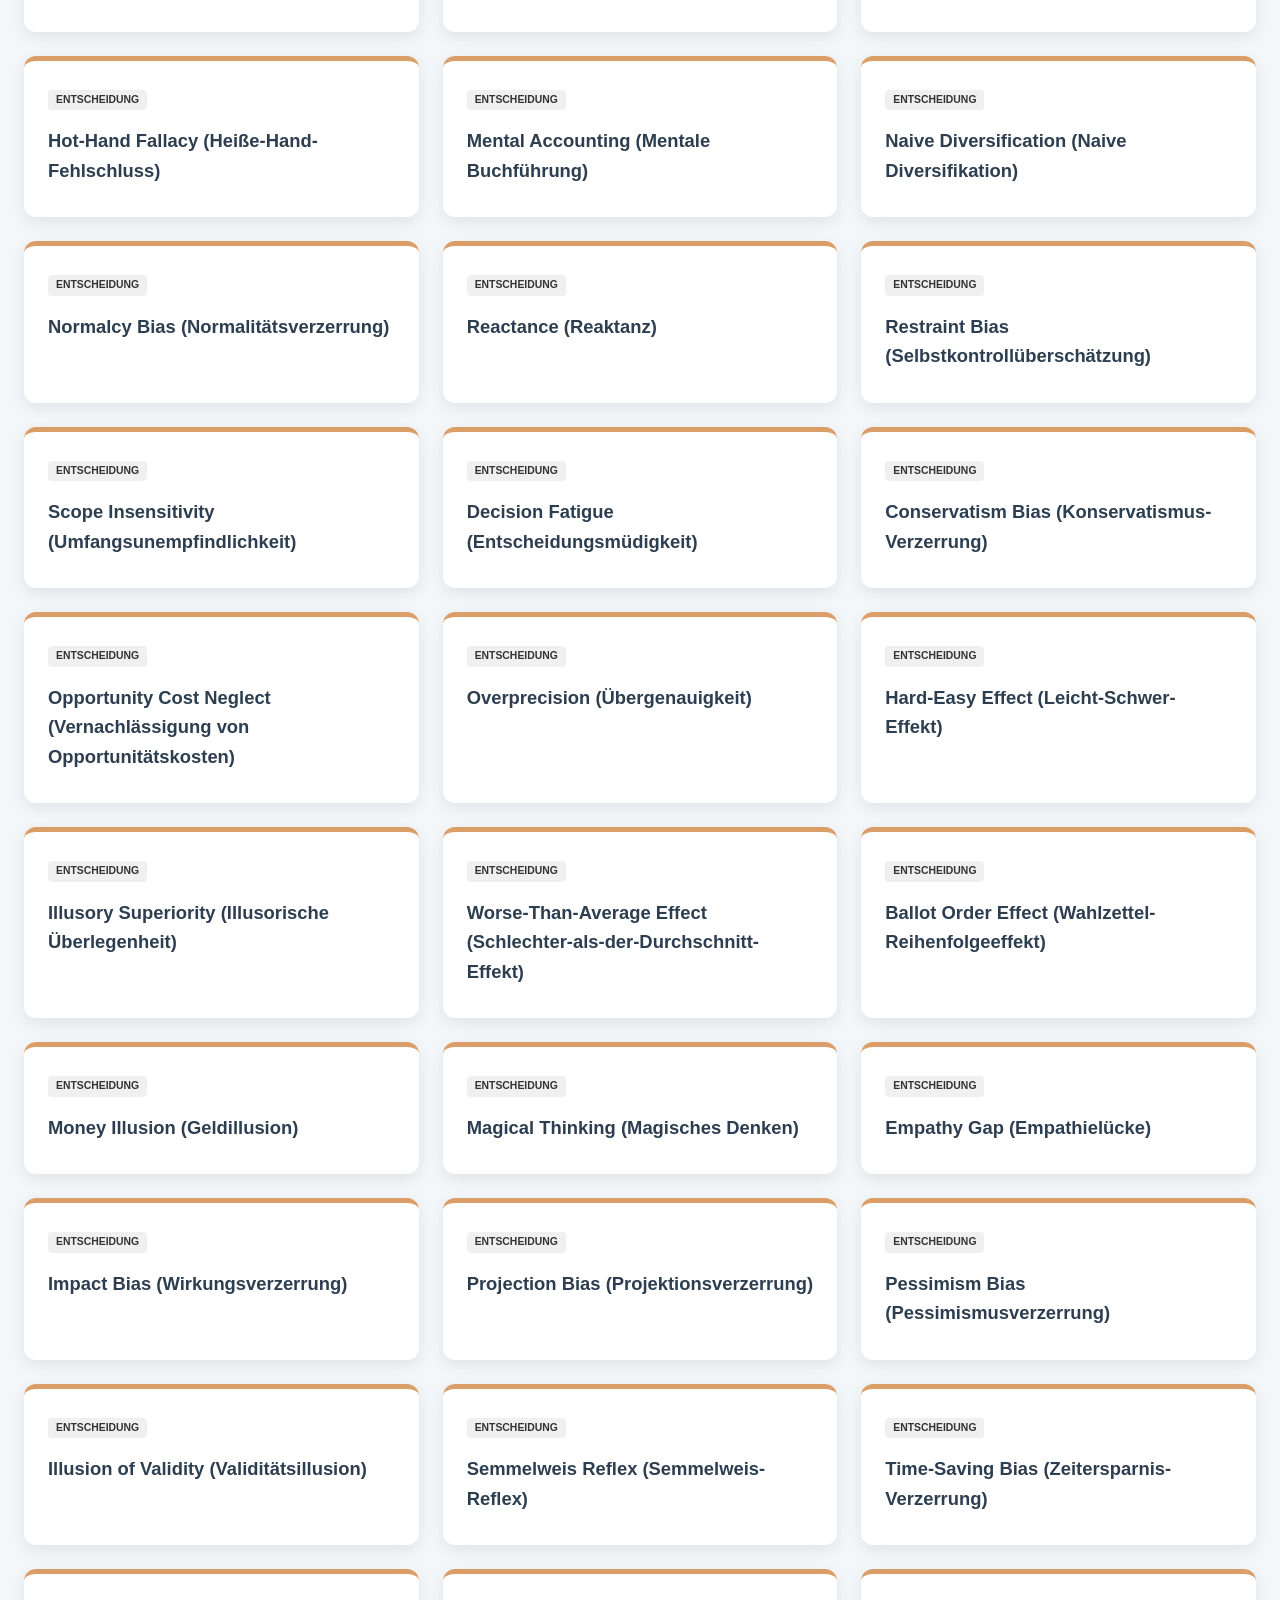
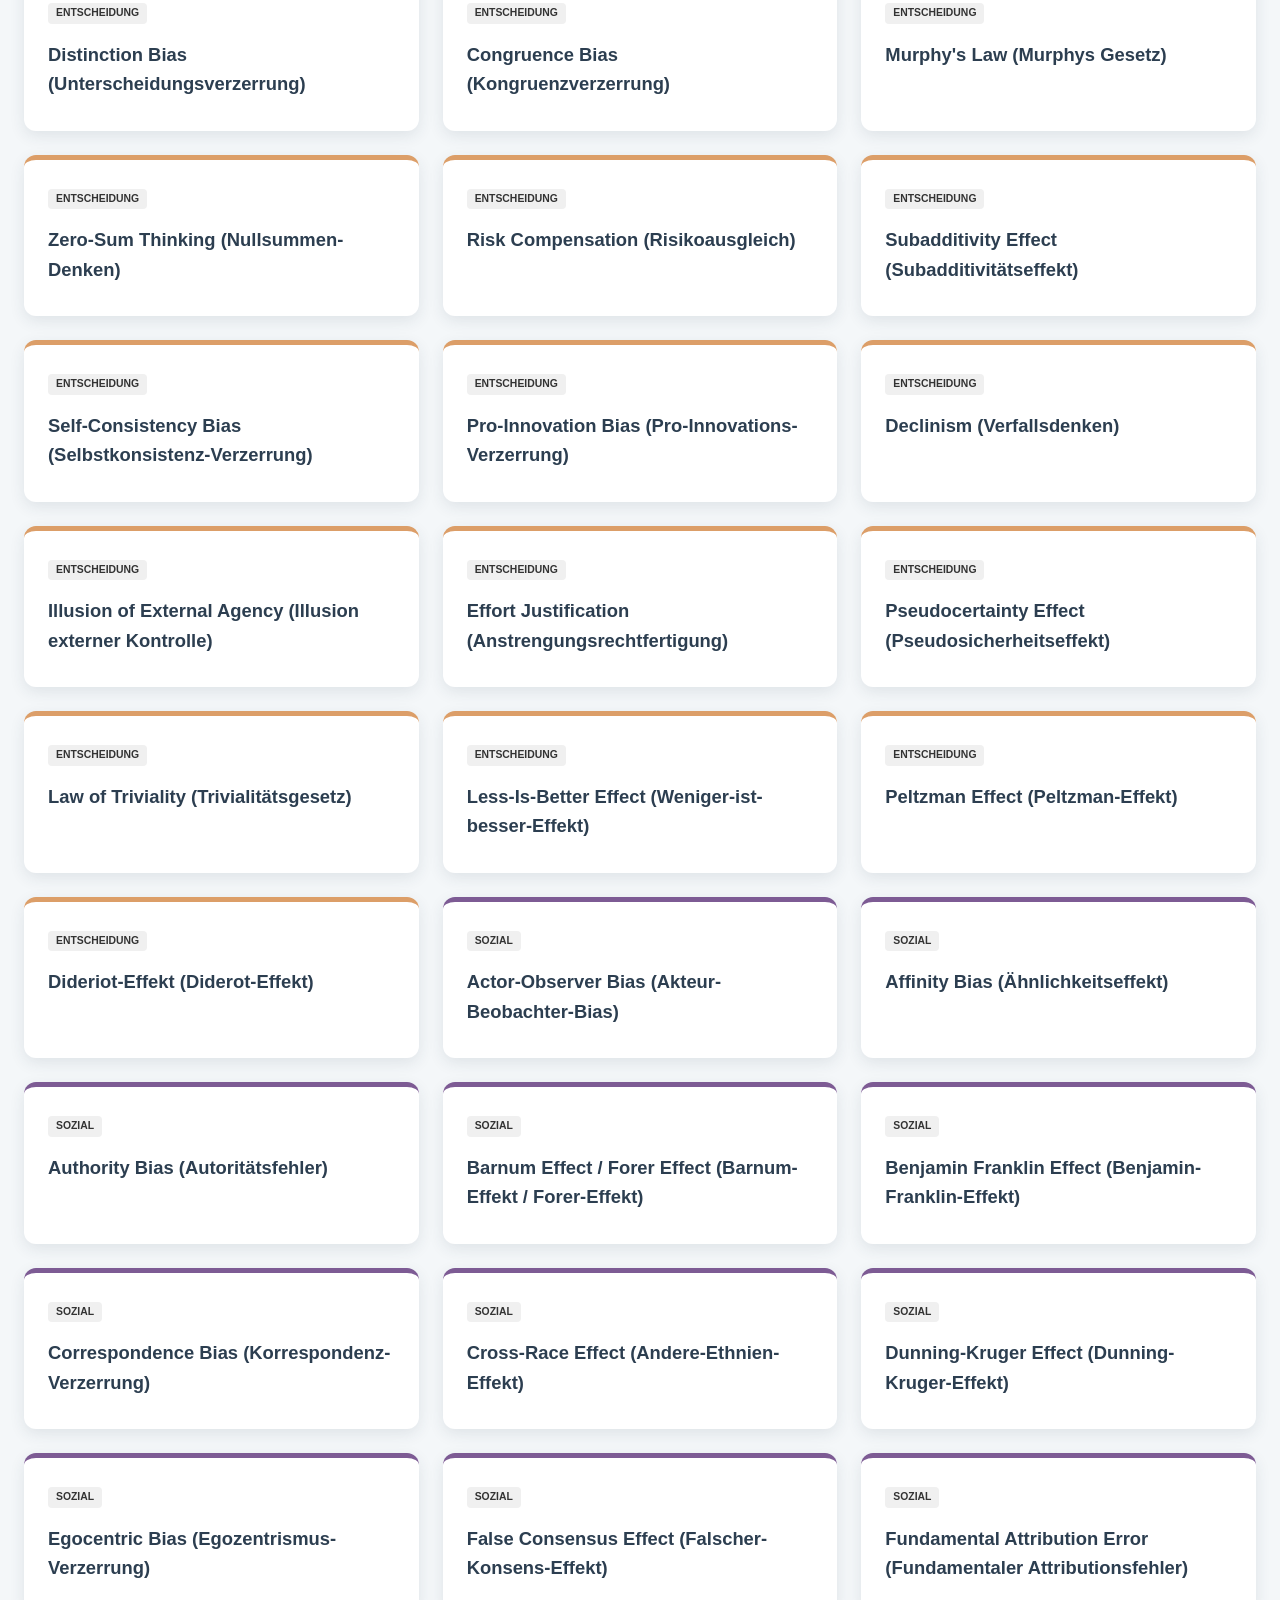
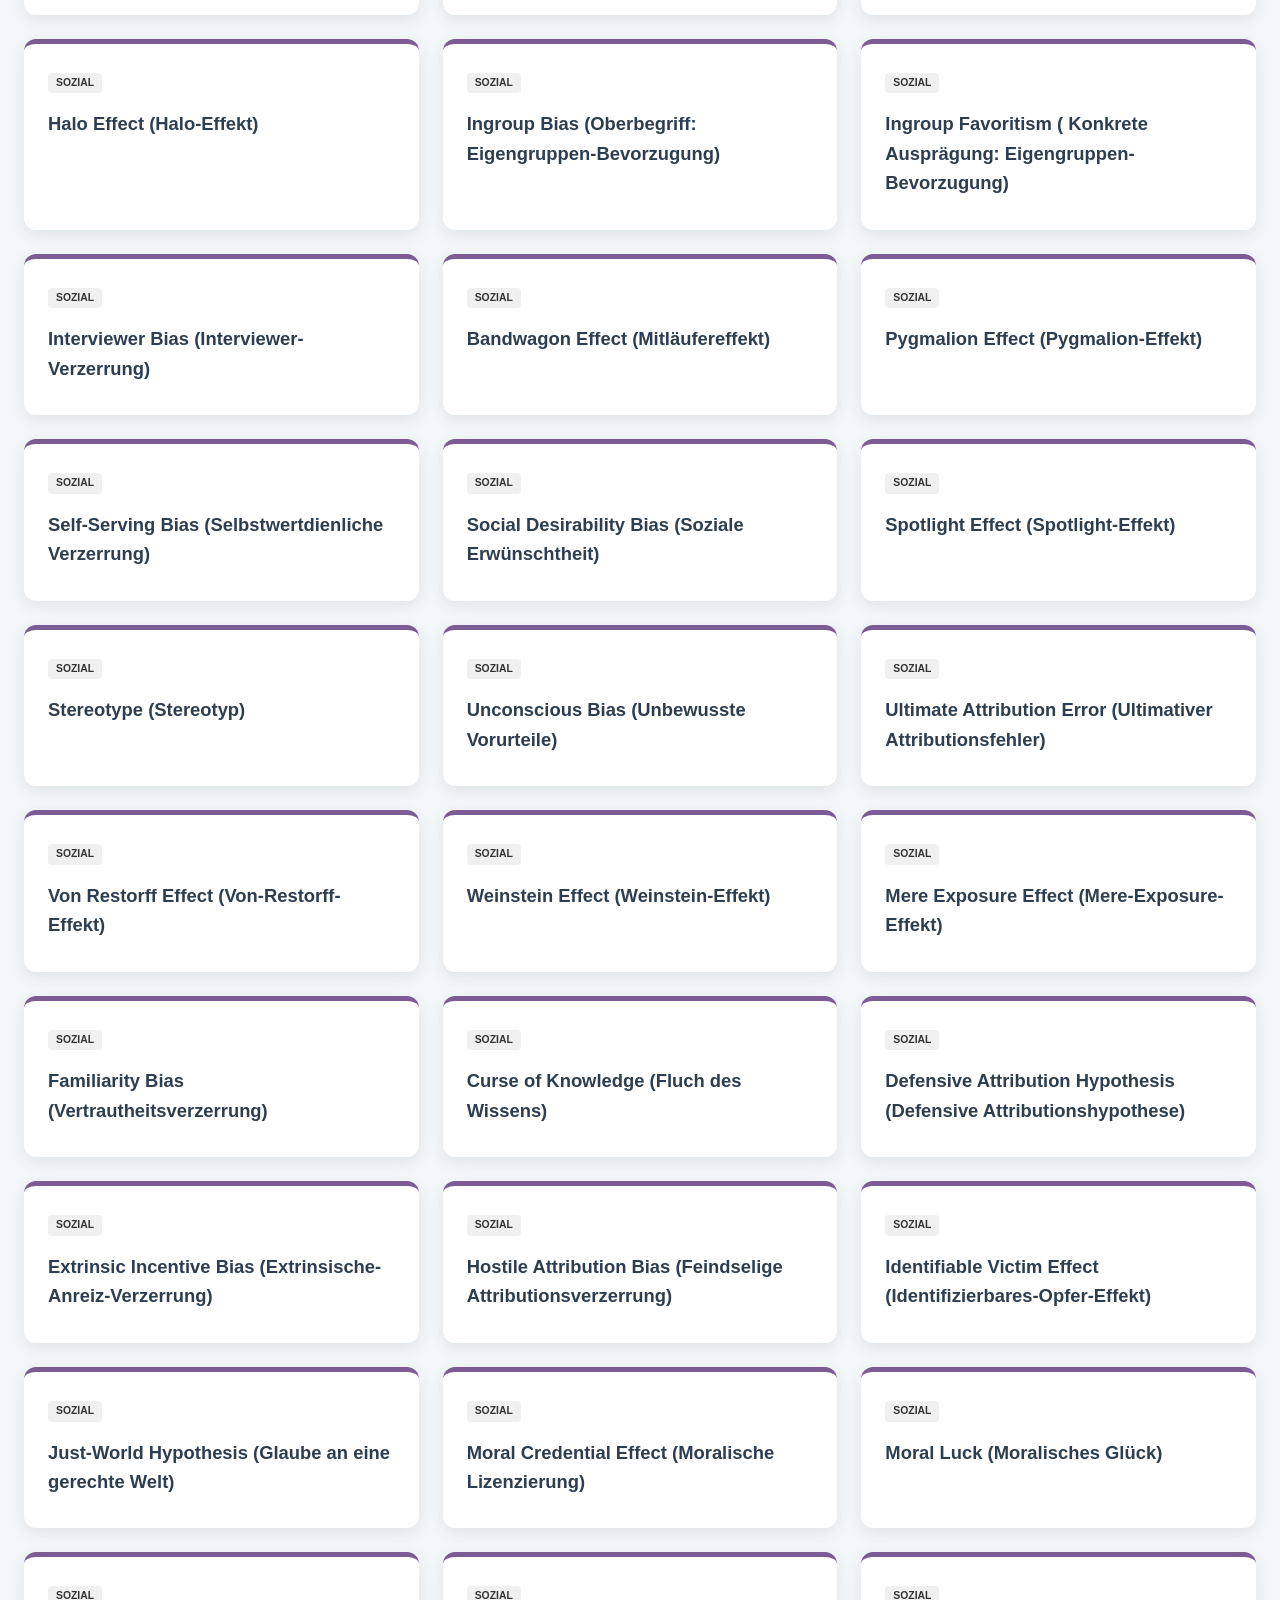
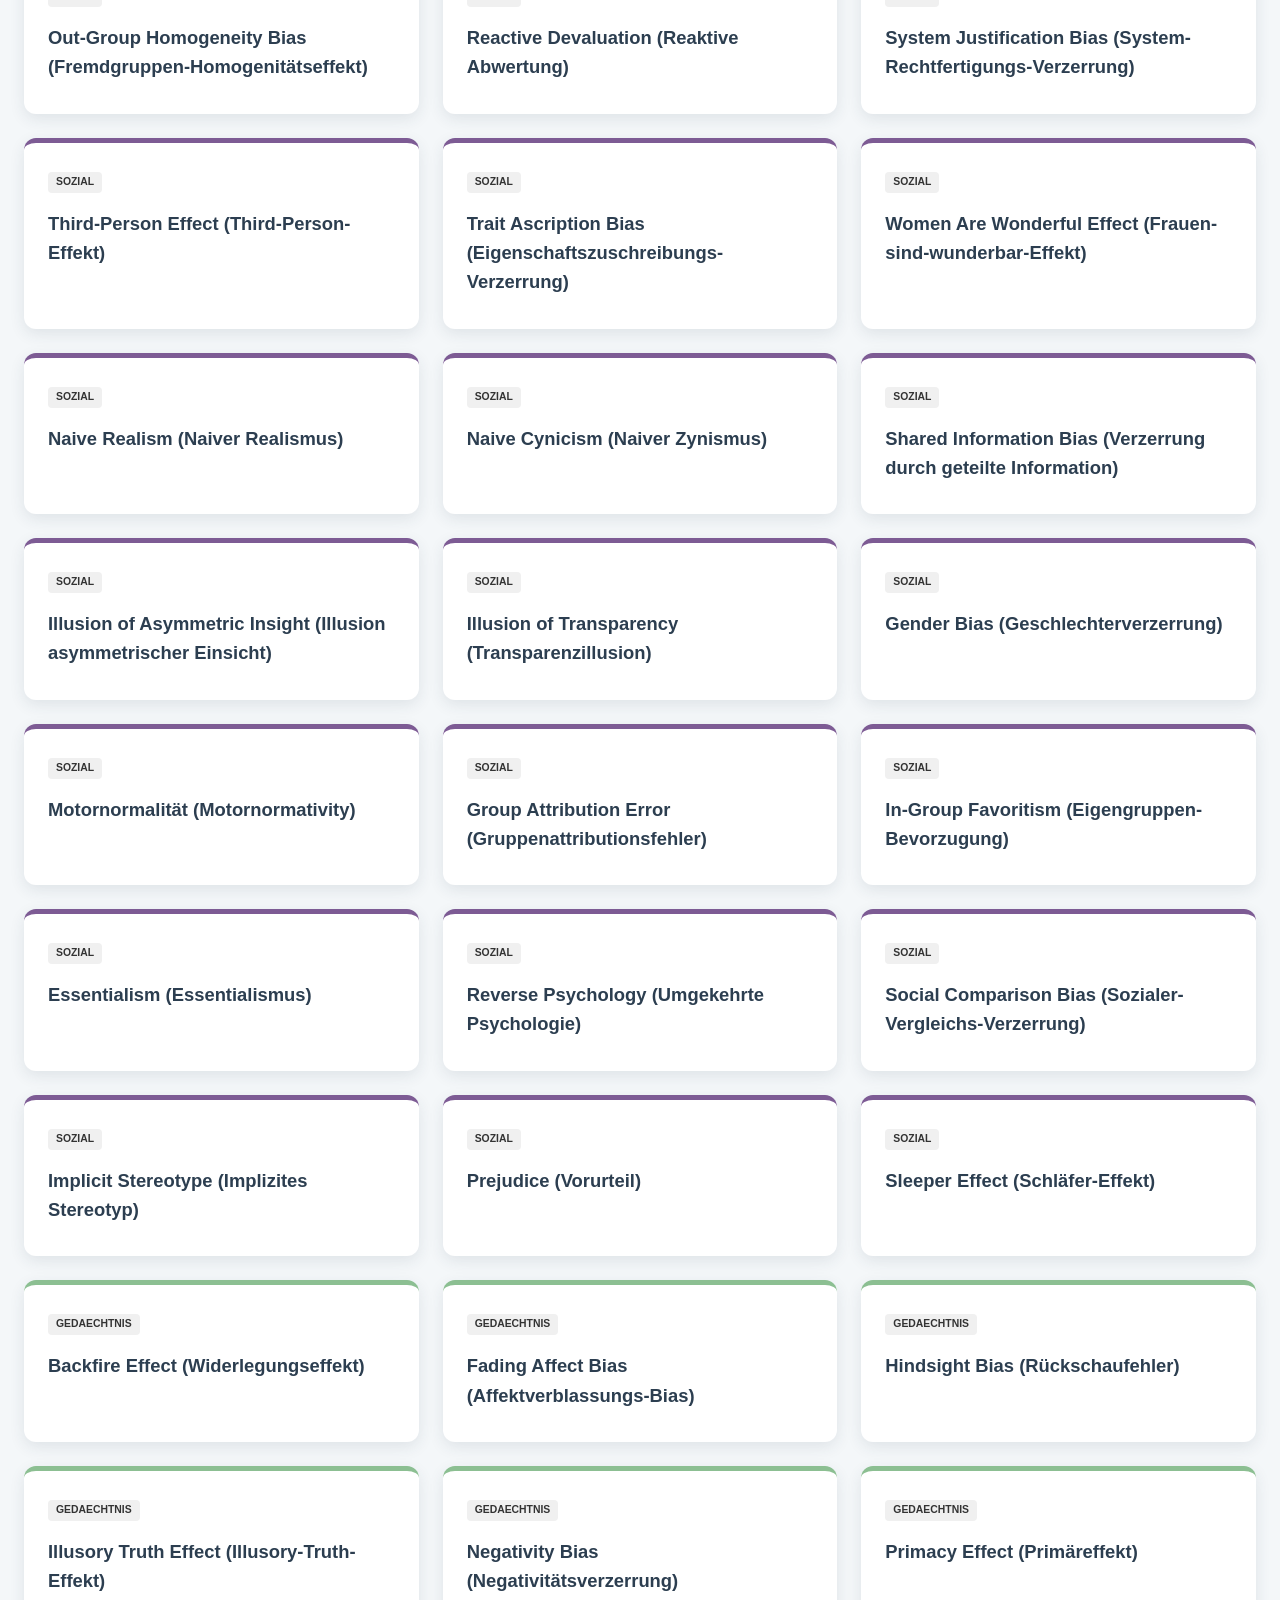
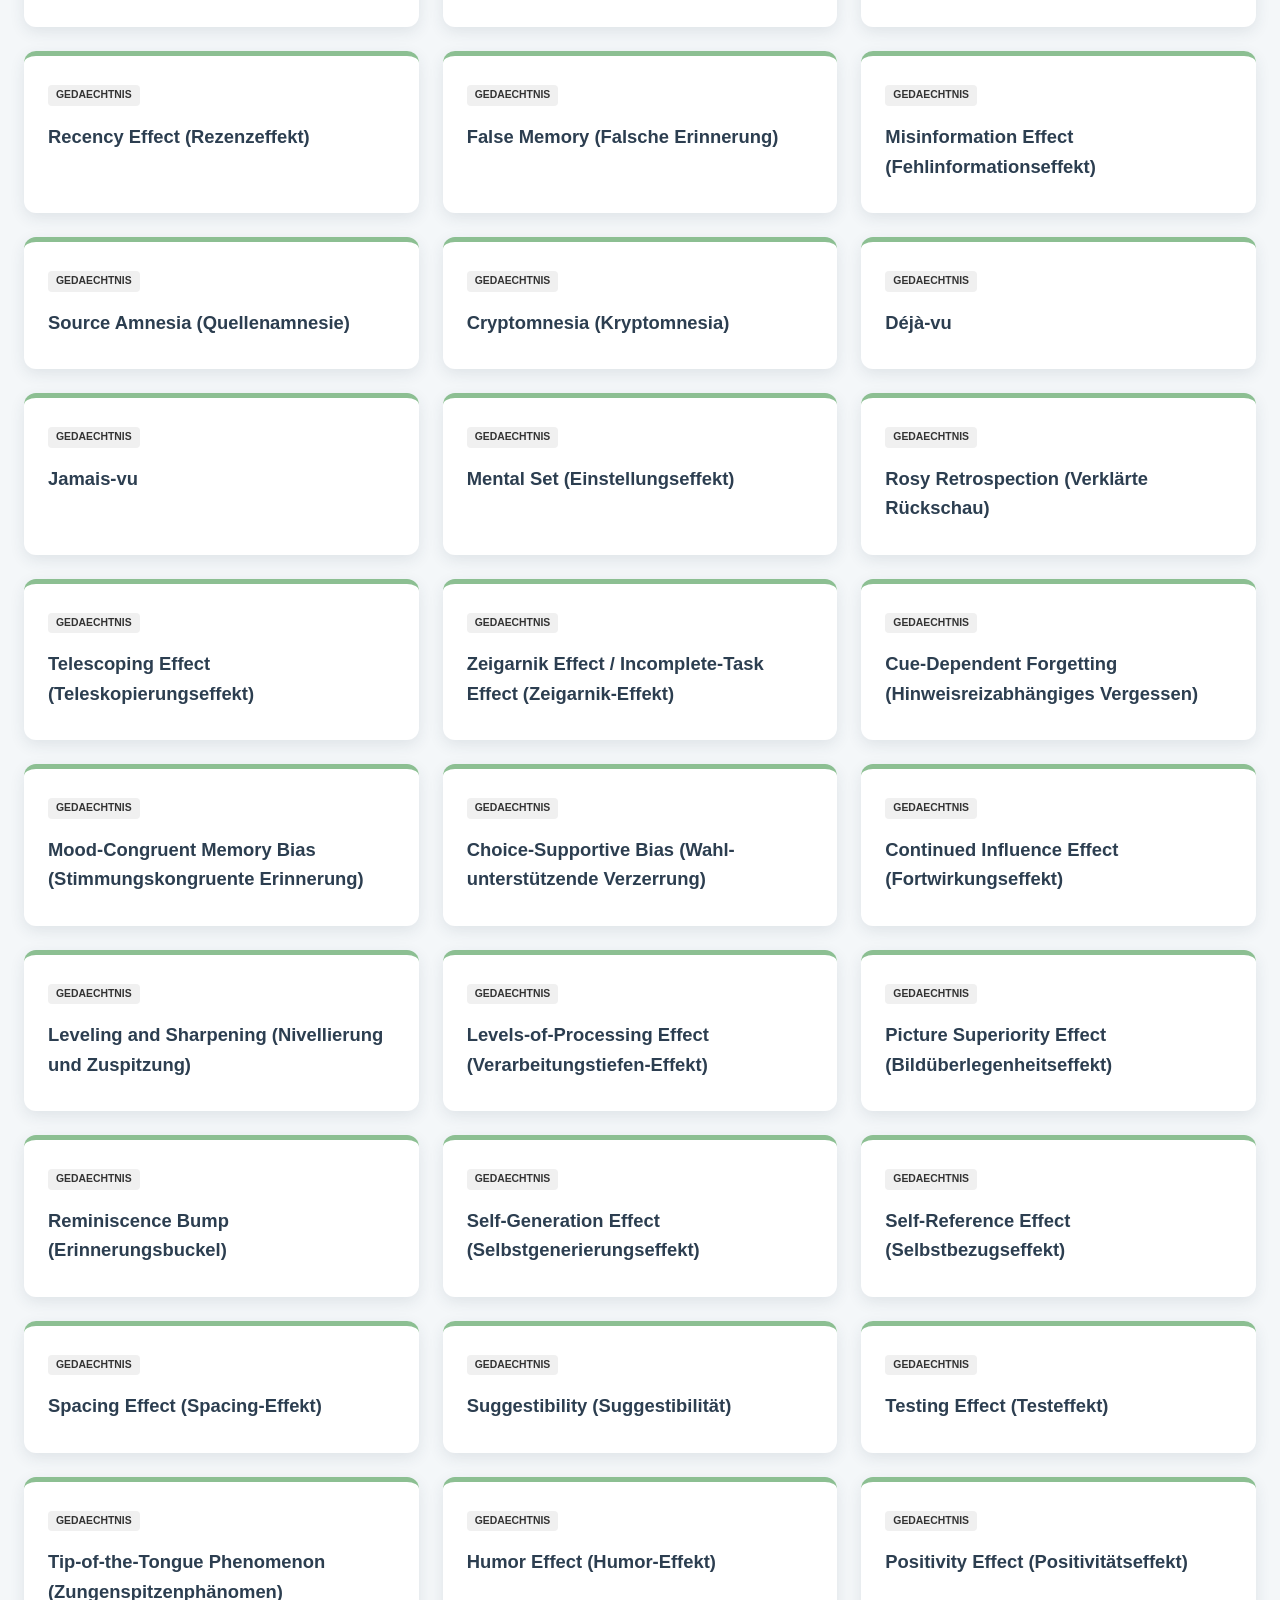
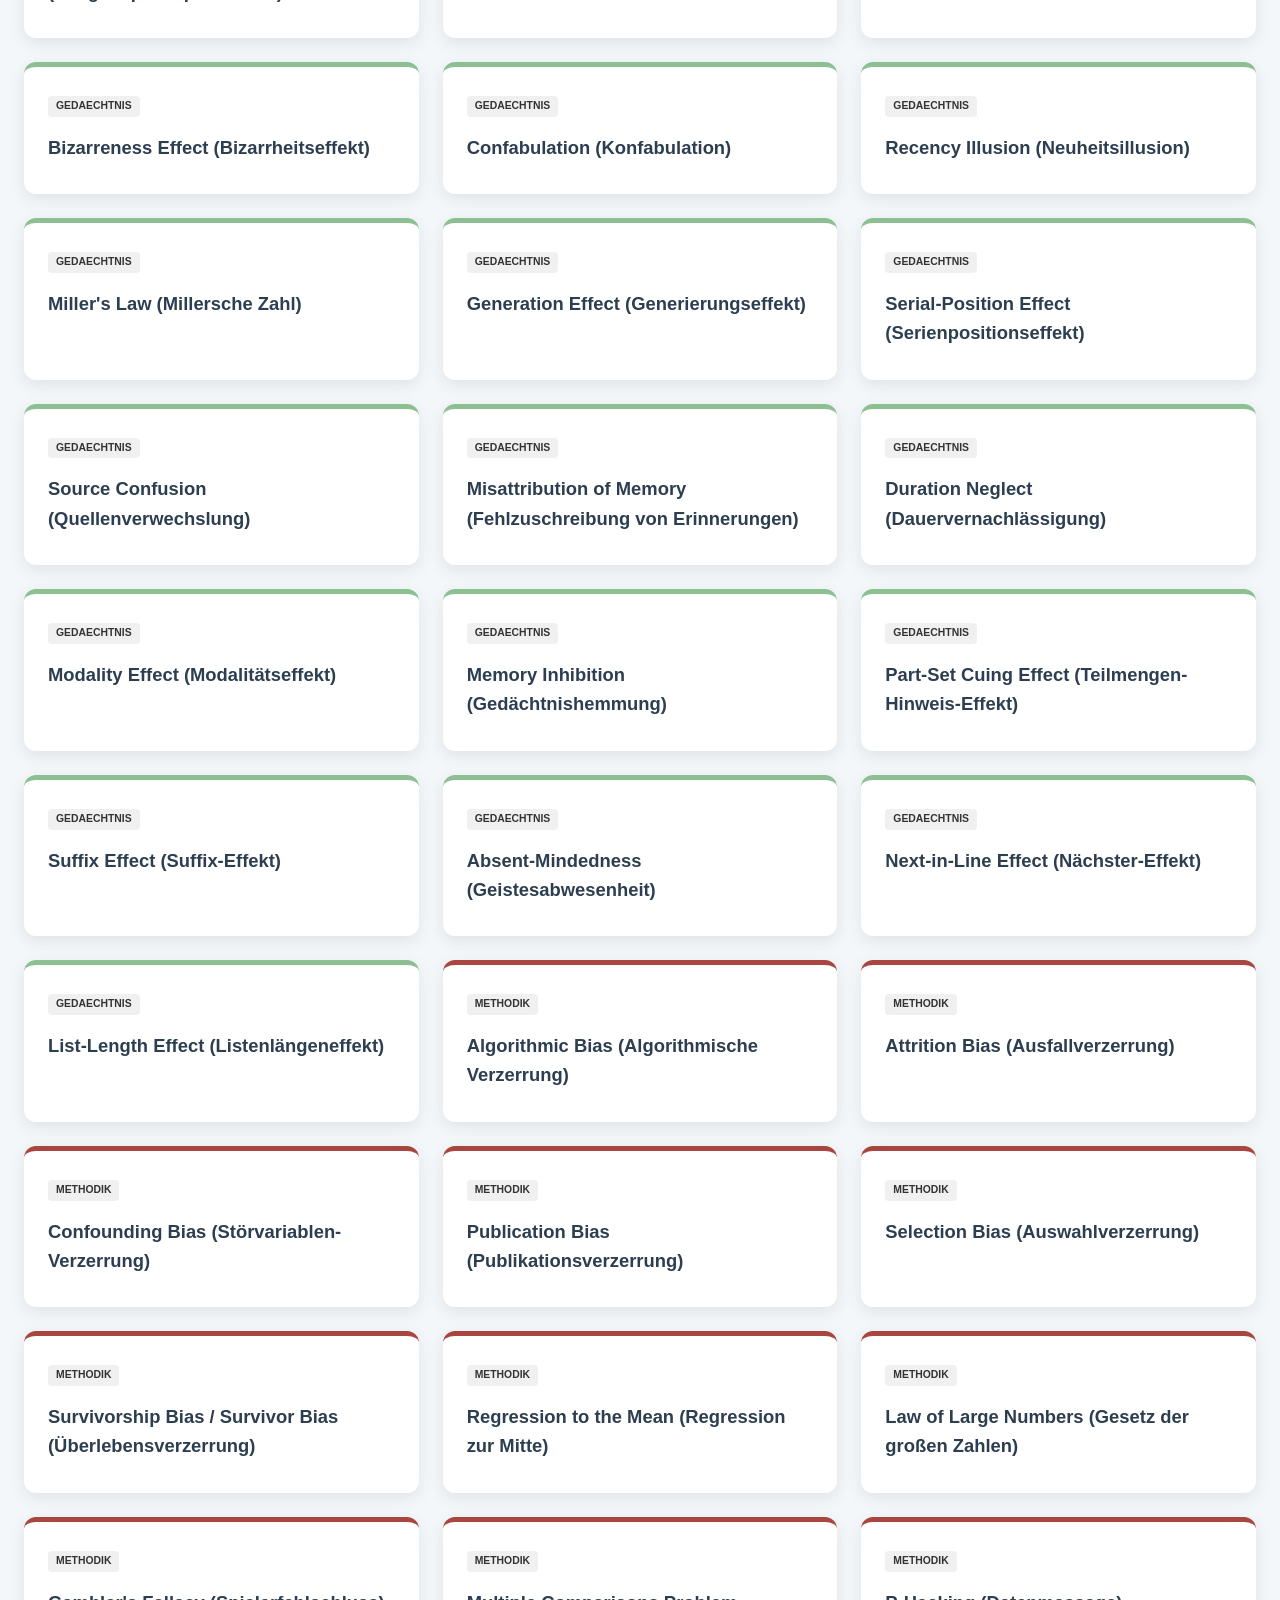
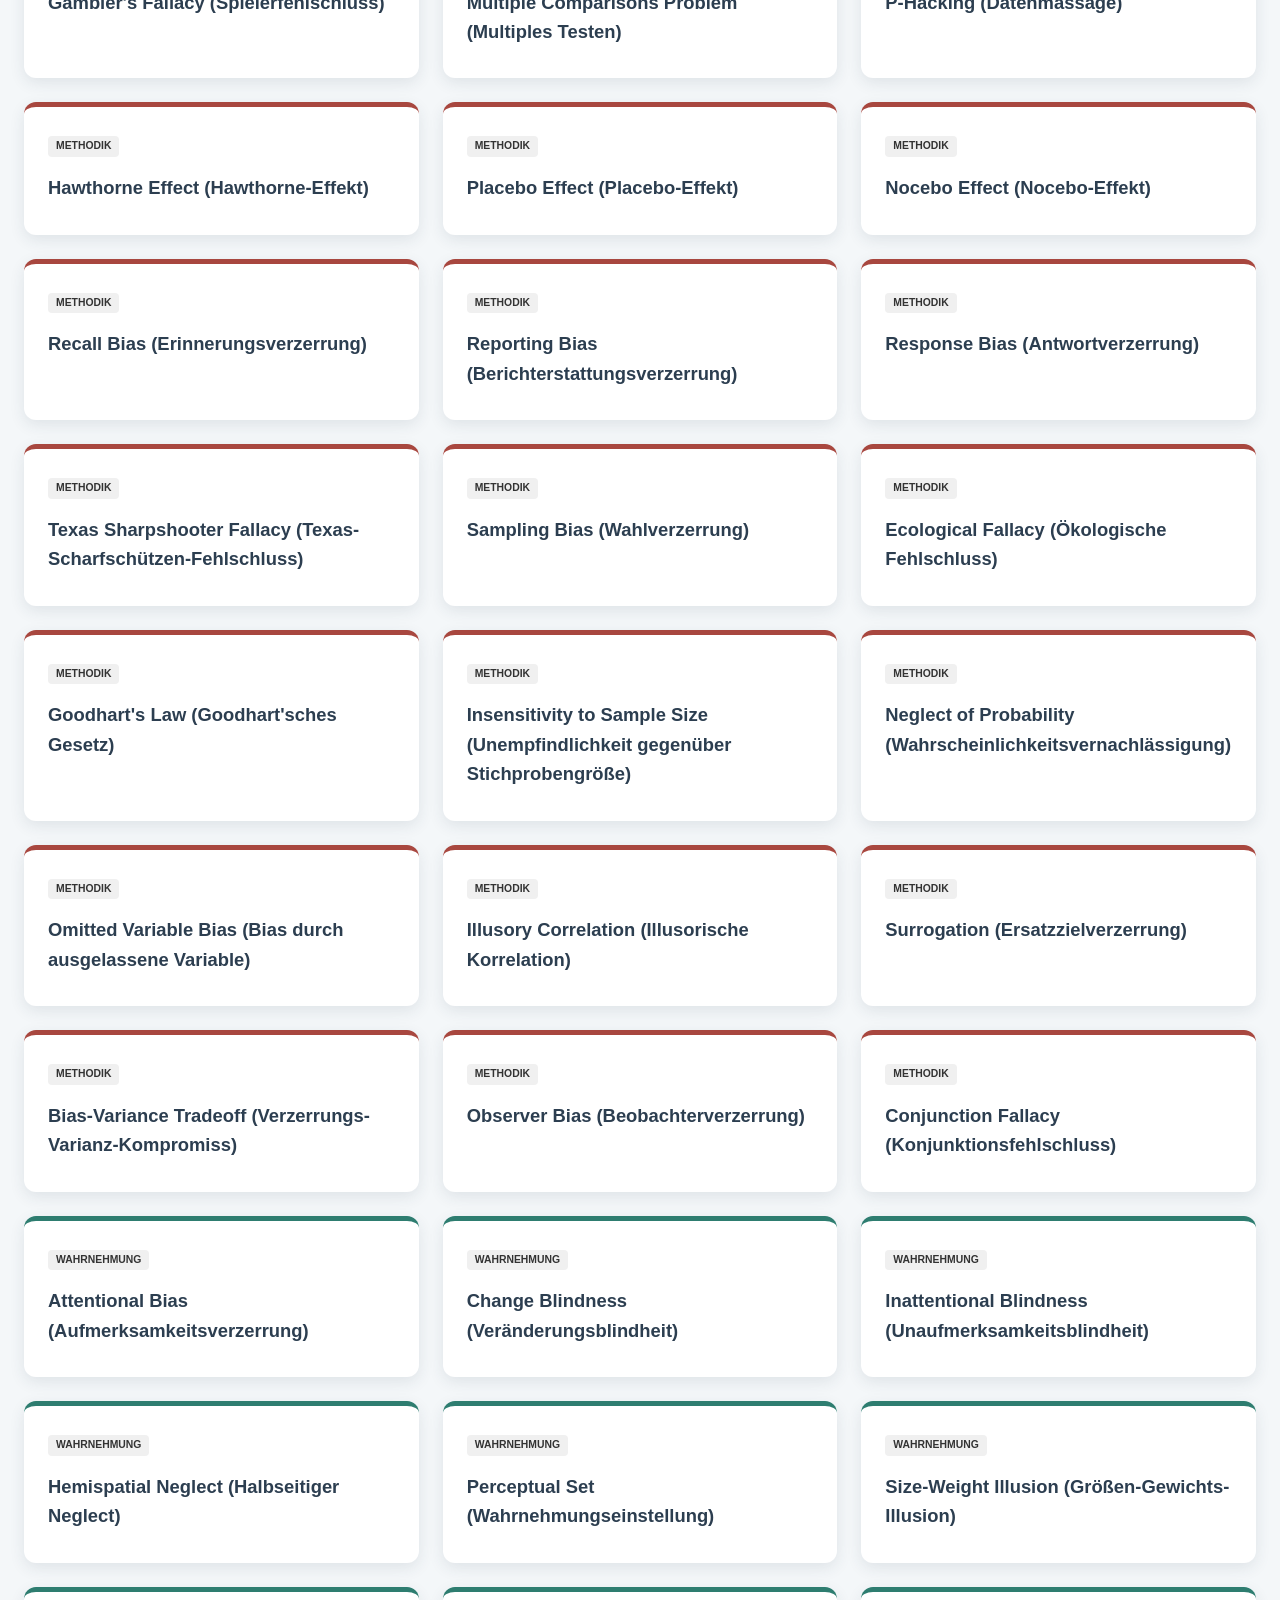
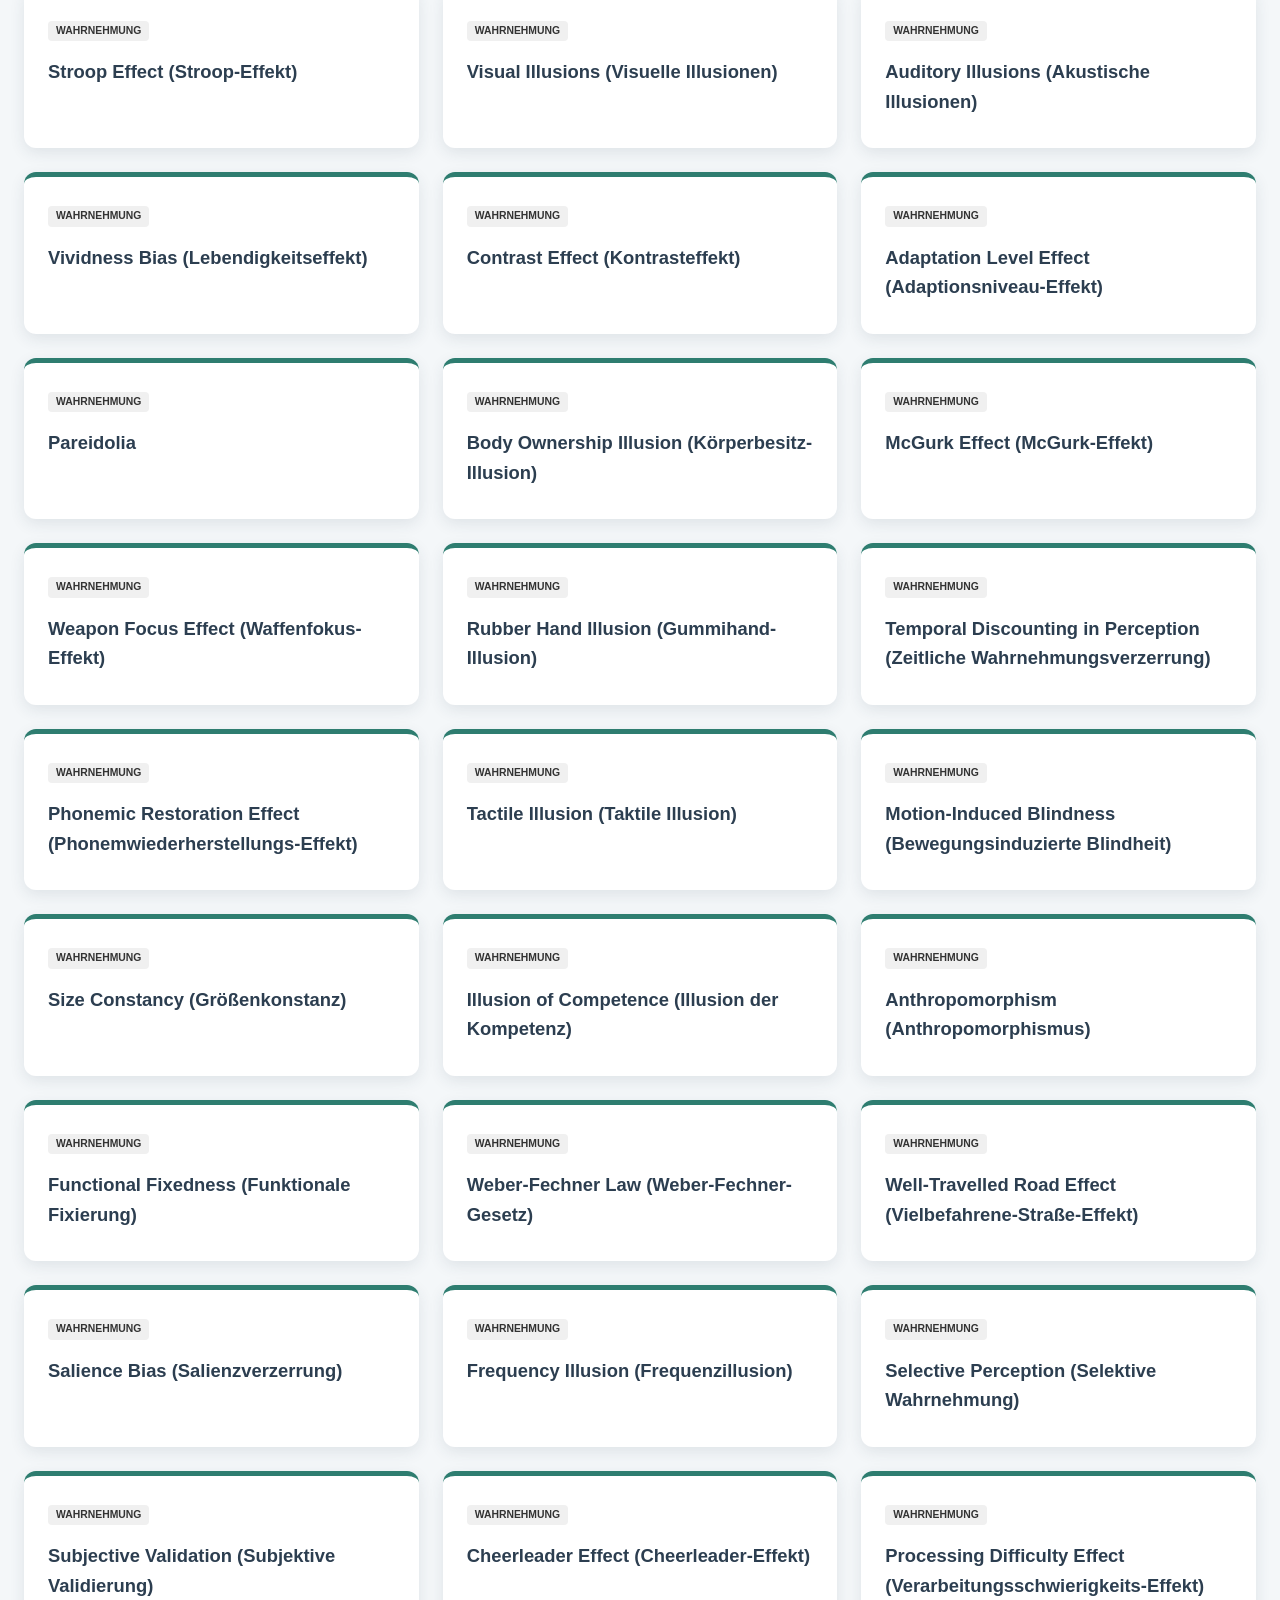
==== commit 943269f7: "mobile: Nach-oben-Button Co-Authored-By: Claude Opus 5.5 <noreply@anthropic.com>" ====
--- a/index.html
+++ b/index.html
@@ -3,7 +3,7 @@
 
 <head>
     <meta charset="UTF-8">
-    <meta name="viewport" content="width=device-width, initial-scale=1.0">
+    <meta name="viewport" content="width=device-width, initial-scale=1.0, viewport-fit=cover">
     <title>The Biased Mind - Kognitive Verzerrungen</title>
     <link rel="stylesheet" href="style.css">
     <link rel="icon" href="/favicon.ico" type="image/x-icon">
@@ -87,6 +87,14 @@
         <a href="impressum.html">Impressum</a> · <a href="datenschutz.html">Datenschutz</a>
     </footer>
 
+    <!-- Nach-oben-Button: wird per script.js nach einer Bildschirmhöhe Scrolltiefe eingeblendet -->
+    <button id="back-to-top" class="back-to-top" type="button" aria-label="Nach oben">
+        <svg viewBox="0 0 24 24" width="24" height="24" aria-hidden="true">
+            <path d="M12 5l-7 7m7-7l7 7M12 5v14" fill="none" stroke="currentColor"
+                  stroke-width="2.5" stroke-linecap="round" stroke-linejoin="round"/>
+        </svg>
+    </button>
+
     <script src="script.js"></script>
 </body>
 
--- a/style.css
+++ b/style.css
@@ -41,7 +41,7 @@
 
 header h1 {
     margin: 0;
-    font-size: 2.8rem;
+    font-size: clamp(1.6rem, 7vw, 2.8rem);
     font-weight: 700;
     letter-spacing: 2px;
     text-transform: uppercase;
@@ -100,9 +100,85 @@
     transition: all 0.2s ease;
 }
 
-.filter-btn:hover, .sort-btn:hover {
-    border-color: var(--accent-color);
-    color: var(--accent-color);
+/* Hover-Effekte nur bei echter Maus – auf Touch-Geräten würden sie nach dem Antippen „kleben“.
+   Steht vor .active, damit aktive Buttons beim Überfahren ihr Aussehen behalten. */
+@media (hover: hover) and (pointer: fine) {
+    .filter-btn:hover, .sort-btn:hover {
+        border-color: var(--accent-color);
+        color: var(--accent-color);
+    }
+
+    .bias-card:hover {
+        transform: translateY(-5px);
+    }
+
+    /* Glow-Effekt für Filter-Buttons */
+    .filter-btn[data-filter="entscheidung"]:hover {
+        background-color: var(--cat-entscheidung);
+        border-color: var(--cat-entscheidung);
+        color: var(--header-color);
+        box-shadow: 0 0 12px rgba(223, 135, 58, 0.10);
+    }
+
+    .filter-btn[data-filter="sozial"]:hover {
+        background-color: var(--cat-sozial);
+        border-color: var(--cat-sozial);
+        color: var(--header-color);
+        box-shadow: 0 0 12px rgba(155, 89, 182, 0.10);
+    }
+
+    .filter-btn[data-filter="gedaechtnis"]:hover {
+        background-color: var(--cat-gedaechtnis);
+        border-color: var(--cat-gedaechtnis);
+        color: var(--header-color);
+        box-shadow: 0 0 12px rgba(118, 236, 118, 0.10);
+    }
+
+    .filter-btn[data-filter="methodik"]:hover {
+        background-color: var(--cat-methodik);
+        border-color: var(--cat-methodik);
+        color: var(--header-color);
+        box-shadow: 0 0 12px rgba(227, 31, 9, 0.10);
+    }
+
+    .filter-btn[data-filter="wahrnehmung"]:hover {
+        background-color: var(--cat-wahrnehmung);
+        border-color: var(--cat-wahrnehmung);
+        color: var(--header-color);
+        box-shadow: 0 0 12px rgba(26, 188, 156, 0.10);
+    }
+
+    .filter-btn[data-filter="logik"]:hover {
+        background-color: var(--cat-logik);
+        border-color: var(--cat-logik);
+        color: var(--header-color);
+        box-shadow: 0 0 12px rgba(236, 240, 100, 0.10);
+    }
+
+    .filter-btn[data-filter="technik"]:hover {
+        background-color: var(--cat-technik);
+        border-color: var(--cat-technik);
+        color: var(--header-color);
+        box-shadow: 0 0 12px rgba(65, 34, 190, 0.10);
+    }
+
+    .filter-btn[data-filter="anti-bias"]:hover {
+        background-color: var(--cat-anti-bias);
+        border-color: var(--cat-anti-bias);
+        color: var(--header-color);
+        box-shadow: 0 0 12px rgba(149, 165, 166, 0.10);
+    }
+
+    .filter-btn[data-filter="heuristik"]:hover {
+        background-color: var(--cat-heuristik);
+        border-color: var(--cat-heuristik);
+        color: var(--header-color);
+        box-shadow: 0 0 12px rgba(179, 243, 18, 0.10);
+    }
+
+    .back-to-top:hover {
+        background-color: #f97316;
+    }
 }
 
 .filter-btn.active, .sort-btn.active {
@@ -117,7 +193,7 @@
 
 .bias-grid {
     display: grid;
-    grid-template-columns: repeat(auto-fill, minmax(300px, 1fr));
+    grid-template-columns: repeat(auto-fill, minmax(min(300px, 100%), 1fr));
     gap: 1.5rem;
     max-width: 1400px;
     margin: 0 auto;
@@ -133,6 +209,15 @@
     border-top: 5px solid #ccc;
     transition: transform 0.2s ease;
 }
+/* Touch-Feedback statt grauem Tipp-Highlight */
+.bias-card, .filter-btn, .sort-btn {
+    -webkit-tap-highlight-color: transparent;
+}
+
+.bias-card:active {
+    transform: scale(0.99);
+}
+
 /* Hier weitere Kategorien hinzufügen */
 .bias-card[data-category="entscheidung"] {
     border-top-color: var(--cat-entscheidung);
@@ -168,10 +253,6 @@
 
 .bias-card[data-category="heuristik"] {
     border-top-color: var(--cat-heuristik);
-}
-
-.bias-card:hover {
-    transform: translateY(-5px);
 }
 
 .no-results {
@@ -199,108 +280,43 @@
     font-size: 1.15rem;
 }
 
+/* Aufklappen per grid-template-rows 0fr → 1fr: animiert auf die echte Inhaltshöhe,
+   ohne feste max-height, die lange Texte auf schmalen Bildschirmen abschneiden würde */
+.card-details {
+    display: grid;
+    grid-template-rows: 0fr;
+    transition: grid-template-rows 0.3s ease;
+}
+
+.card-details-inner {
+    overflow: hidden;
+    min-height: 0;
+    opacity: 0;
+    transition: opacity 0.3s ease;
+}
+
+.bias-card.active .card-details {
+    grid-template-rows: 1fr;
+}
+
+.bias-card.active .card-details-inner {
+    opacity: 1;
+}
+
 .bias-card .description {
-    max-height: 0;
-    opacity: 0;
-    overflow: hidden;
-    transition: max-height 0.3s ease, opacity 0.3s ease;
-    font-size: 0.9rem;
-    color: #555;
-}
-
-.bias-card.active .description {
-    max-height: 500px;
-    opacity: 1;
     margin-top: 1rem;
     padding-top: 0.5rem;
     border-top: 1px solid #eee;
-
-
+    font-size: 0.9rem;
+    color: #555;
 }
 
 .bias-card .example {
-    max-height: 0;
-    overflow: hidden;
-    opacity: 0;
-    transition: all 0.3s ease-in-out;
-    color: #4b5563;
-    font-style: italic;
-    border-top: 0px solid transparent;
-}
-
-/* Nur wenn die Karte .active ist, wird das Beispiel angezeigt */
-.bias-card.active .example {
-    max-height: 200px;
-    /* Genug Platz für den Text */
-    opacity: 1;
     margin-top: 1rem;
     padding-top: 0.5rem;
     border-top: 1px solid #f3f4f6;
-}
-
-/* Glow-Effekt für Filter-Buttons */
-
-.filter-btn[data-filter="entscheidung"]:hover {
-    background-color: var(--cat-entscheidung);
-    border-color: var(--cat-entscheidung);
-    color: var(--header-color);
-    box-shadow: 0 0 12px rgba(223, 135, 58, 0.10);
-}
-
-.filter-btn[data-filter="sozial"]:hover {
-    background-color: var(--cat-sozial);
-    border-color: var(--cat-sozial);
-    color: var(--header-color);
-    box-shadow: 0 0 12px rgba(155, 89, 182, 0.10);
-}   
-
-.filter-btn[data-filter="gedaechtnis"]:hover {
-    background-color: var(--cat-gedaechtnis);
-    border-color: var(--cat-gedaechtnis);
-    color: var(--header-color);
-    box-shadow: 0 0 12px rgba(118, 236, 118, 0.10);
-}
-
-.filter-btn[data-filter="methodik"]:hover {
-    background-color: var(--cat-methodik);
-    border-color: var(--cat-methodik);
-    color: var(--header-color);
-    box-shadow: 0 0 12px rgba(227, 31, 9, 0.10);
-}       
-
-.filter-btn[data-filter="wahrnehmung"]:hover {
-    background-color: var(--cat-wahrnehmung);
-    border-color: var(--cat-wahrnehmung);
-    color: var(--header-color);
-    box-shadow: 0 0 12px rgba(26, 188, 156, 0.10);
-}
-
-.filter-btn[data-filter="logik"]:hover {
-    background-color: var(--cat-logik);
-    border-color: var(--cat-logik);
-    color: var(--header-color);
-    box-shadow: 0 0 12px rgba(236, 240, 100, 0.10);
-}
-
-.filter-btn[data-filter="technik"]:hover {
-    background-color: var(--cat-technik);
-    border-color: var(--cat-technik);
-    color: var(--header-color);
-    box-shadow: 0 0 12px rgba(65, 34, 190, 0.10);
-}
-
-.filter-btn[data-filter="anti-bias"]:hover {
-    background-color: var(--cat-anti-bias);
-    border-color: var(--cat-anti-bias);
-    color: var(--header-color);
-    box-shadow: 0 0 12px rgba(149, 165, 166, 0.10);
-}
-
-.filter-btn[data-filter="heuristik"]:hover {
-    background-color: var(--cat-heuristik);
-    border-color: var(--cat-heuristik);
-    color: var(--header-color);
-    box-shadow: 0 0 12px rgba(179, 243, 18, 0.10);
+    color: #4b5563;
+    font-style: italic;
 }
 
 #bias-of-the-day {
@@ -329,9 +345,110 @@
     margin: 0.25rem 0;
 }
 
+/* Nach-oben-Button (alle Bildschirmgrößen) */
+.back-to-top {
+    position: fixed;
+    right: max(1rem, env(safe-area-inset-right));
+    bottom: calc(1rem + env(safe-area-inset-bottom));
+    width: 48px;
+    height: 48px;
+    border: none;
+    border-radius: 50%;
+    background-color: var(--header-color);
+    color: white;
+    box-shadow: 0 4px 12px rgba(44, 62, 80, 0.3);
+    display: grid;
+    place-items: center;
+    cursor: pointer;
+    z-index: 100;
+    opacity: 0;
+    pointer-events: none;
+    transform: translateY(12px);
+    transition: opacity 0.25s ease, transform 0.25s ease, background-color 0.2s ease;
+    -webkit-tap-highlight-color: transparent;
+}
+
+.back-to-top.visible {
+    opacity: 1;
+    pointer-events: auto;
+    transform: none;
+}
+
+.back-to-top:focus-visible {
+    outline: 3px solid var(--accent-color);
+    outline-offset: 3px;
+}
+
 .a {
     text-align: center;
     color: var(--primary-bg);
     text-decoration: none;
 
-}+}
+
+
+/* ===== MOBILE (≤ 600px) ===== */
+@media (max-width: 600px) {
+    /* Schritt 1: Header-Titel */
+    header {
+        padding: 1.5rem 1rem;
+    }
+
+    header h1 {
+        letter-spacing: 1px;
+    }
+
+    /* Schritt 2: Karten-Grid ohne horizontales Scrollen */
+    main {
+        padding: 1.5rem 1rem;
+    }
+
+    .bias-grid {
+        gap: 1rem;
+    }
+
+    /* Suchfeld: Padding und Rand in die Breite einrechnen, sonst ragt es über den Rand */
+    #searchInput {
+        box-sizing: border-box;
+        width: 100%;
+    }
+
+    /* Schritt 3: „Bias des Tages“ kompakter */
+    #bias-of-the-day {
+        padding: 1rem;
+        border-radius: 14px;
+    }
+
+    /* Schritt 6: Filter und Sortierung als waagerecht wischbare Zeilen */
+    .controls-container {
+        padding: 1rem 0 0;
+        gap: 0.5rem;
+        align-items: stretch;
+    }
+
+    .filter-controls,
+    .sort-controls {
+        flex-wrap: nowrap;
+        justify-content: flex-start;
+        overflow-x: auto;
+        padding: 0 1rem 0.25rem;
+        scroll-snap-type: x proximity;
+        scrollbar-width: none;
+        /* Ausblenden am rechten Rand signalisiert: hier geht's weiter */
+        -webkit-mask-image: linear-gradient(to right, #000 85%, transparent);
+        mask-image: linear-gradient(to right, #000 85%, transparent);
+    }
+
+    .filter-controls::-webkit-scrollbar,
+    .sort-controls::-webkit-scrollbar {
+        display: none;
+    }
+
+    .filter-btn,
+    .sort-btn {
+        flex: 0 0 auto;
+        white-space: nowrap;
+        scroll-snap-align: start;
+        min-height: 44px; /* Touch-Ziel */
+    }
+}
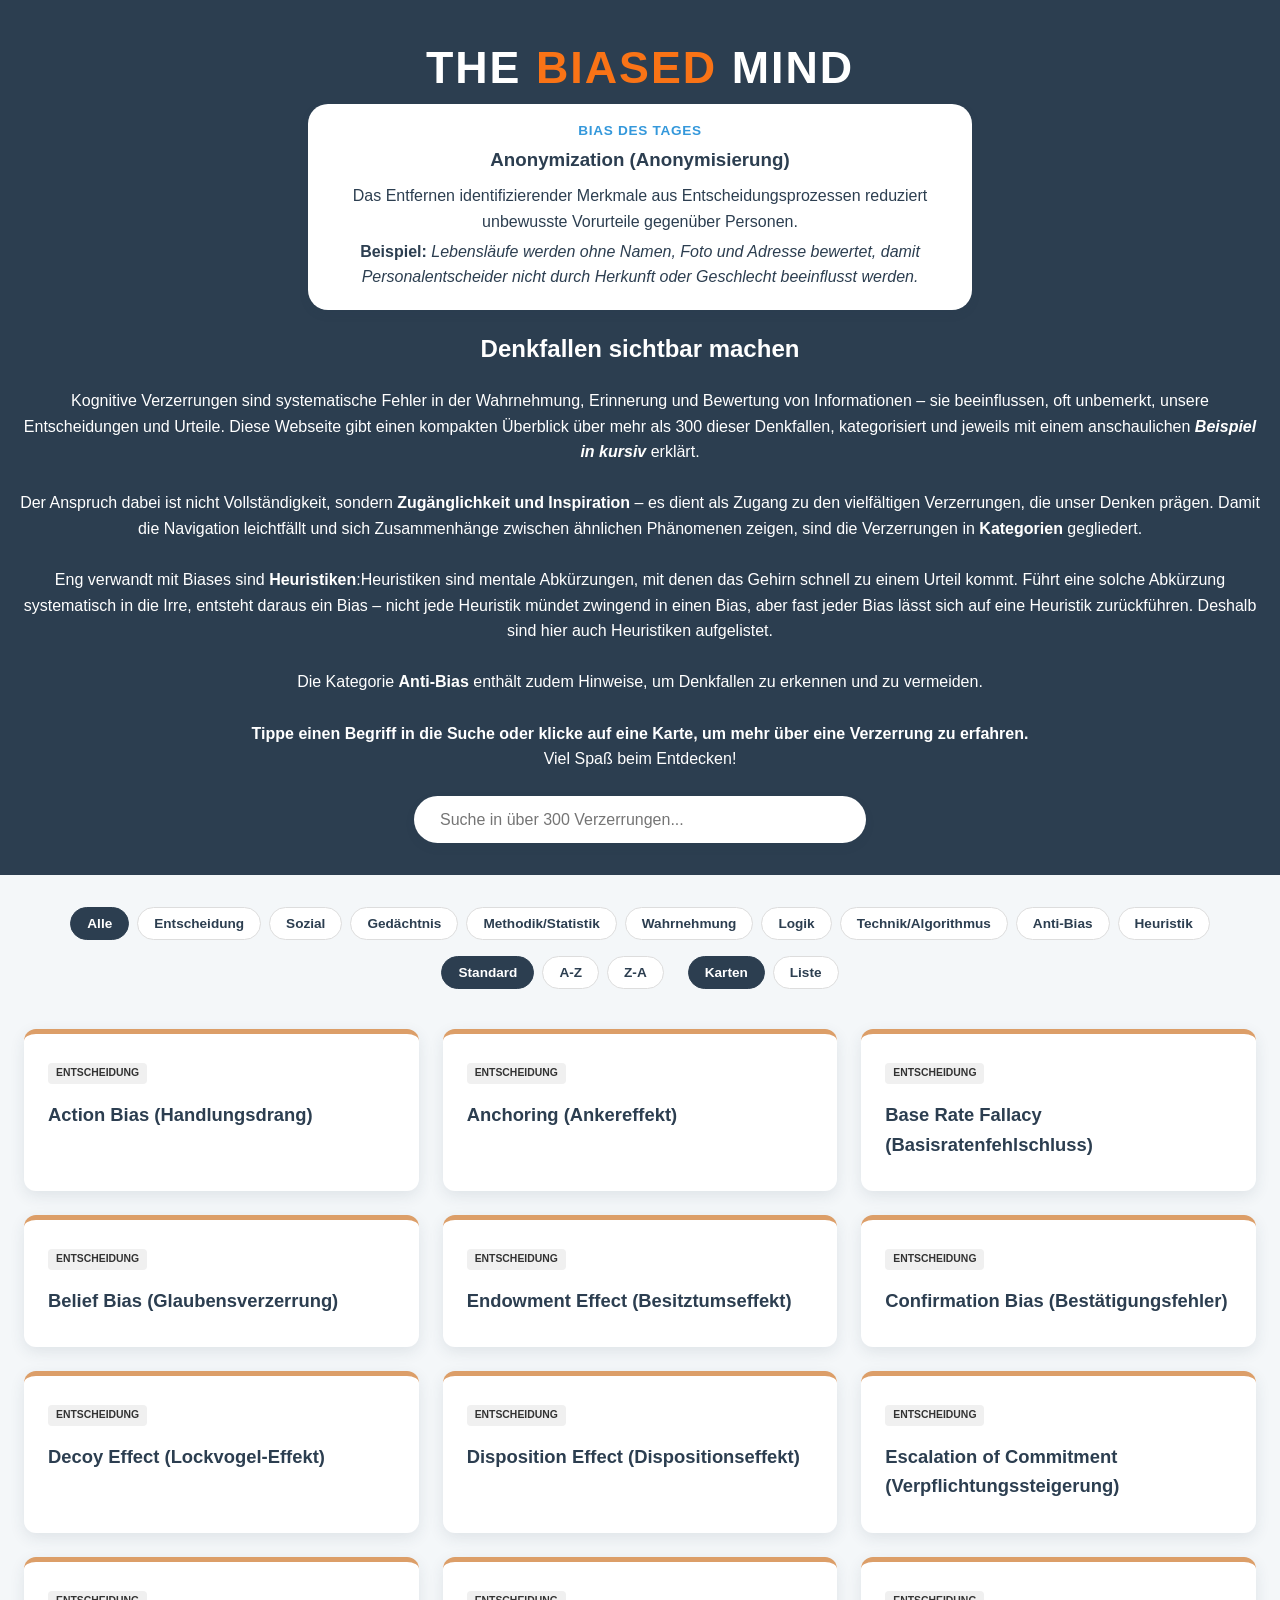
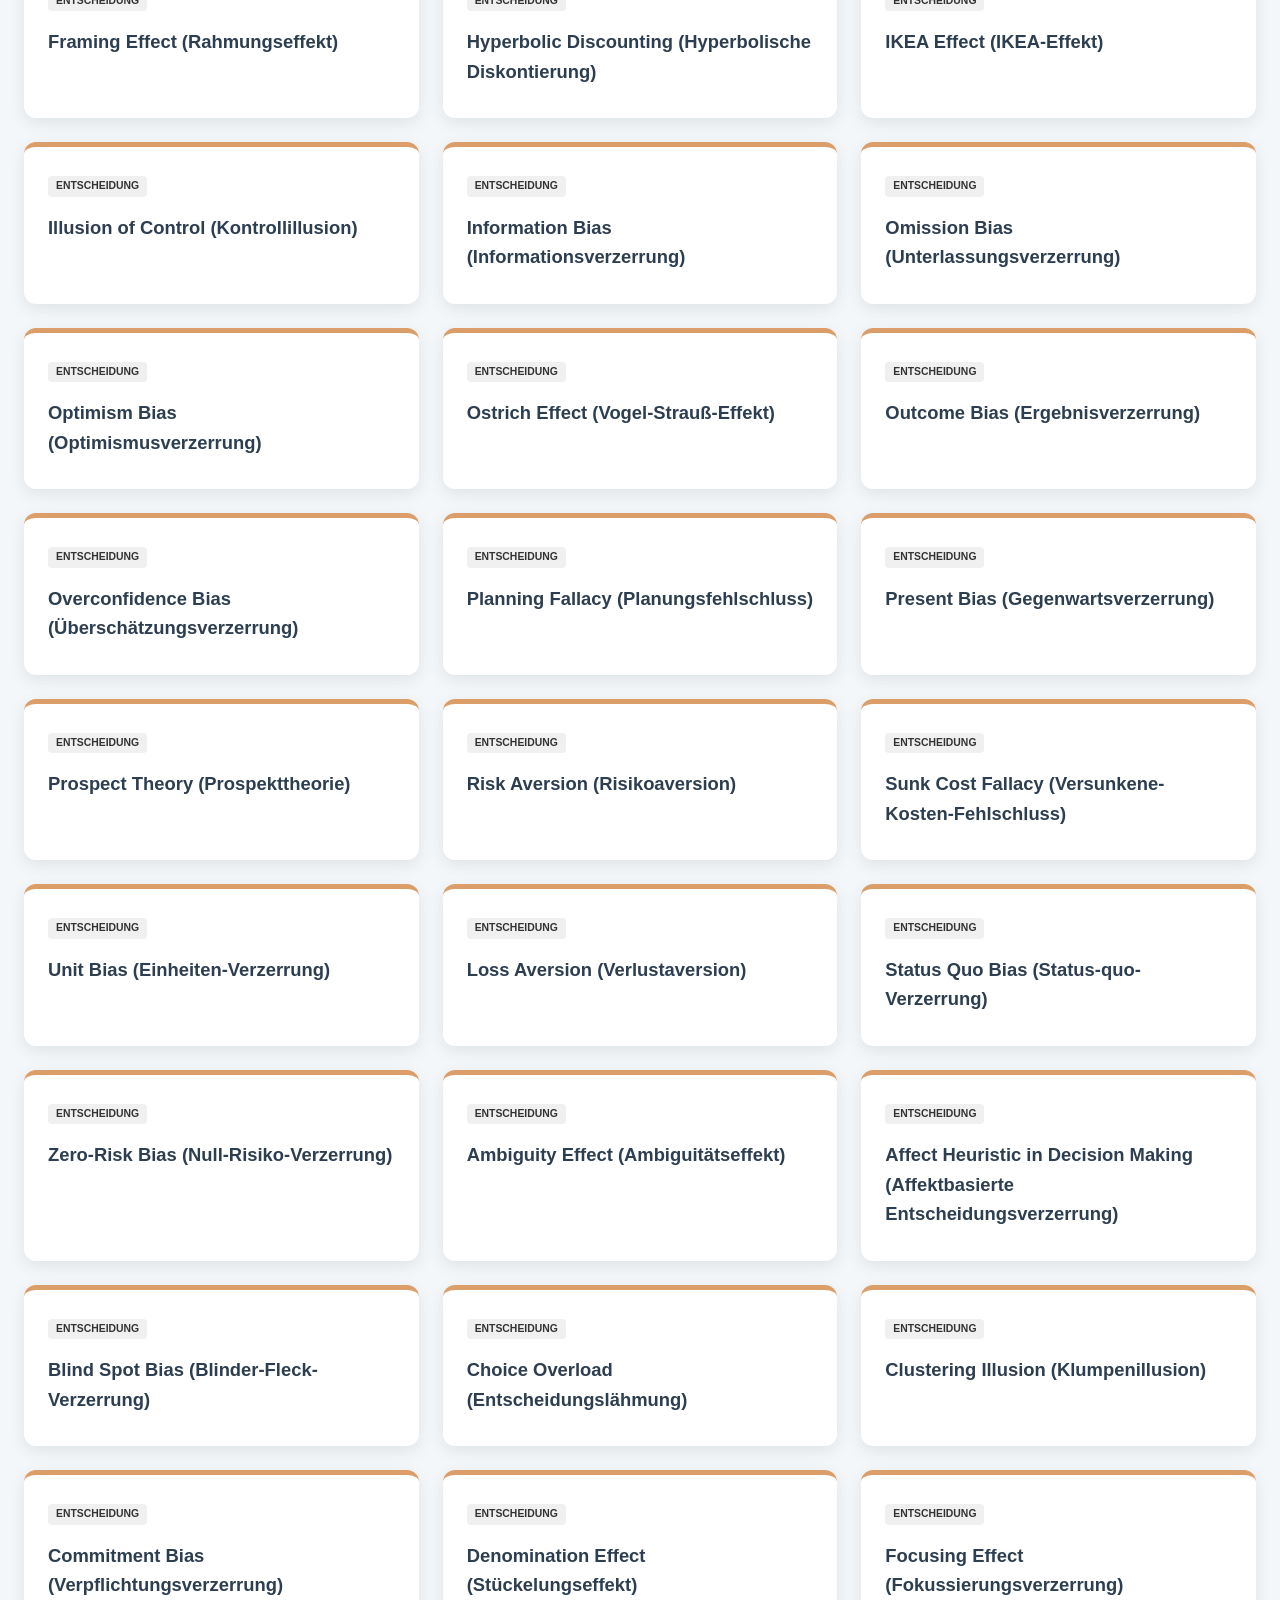
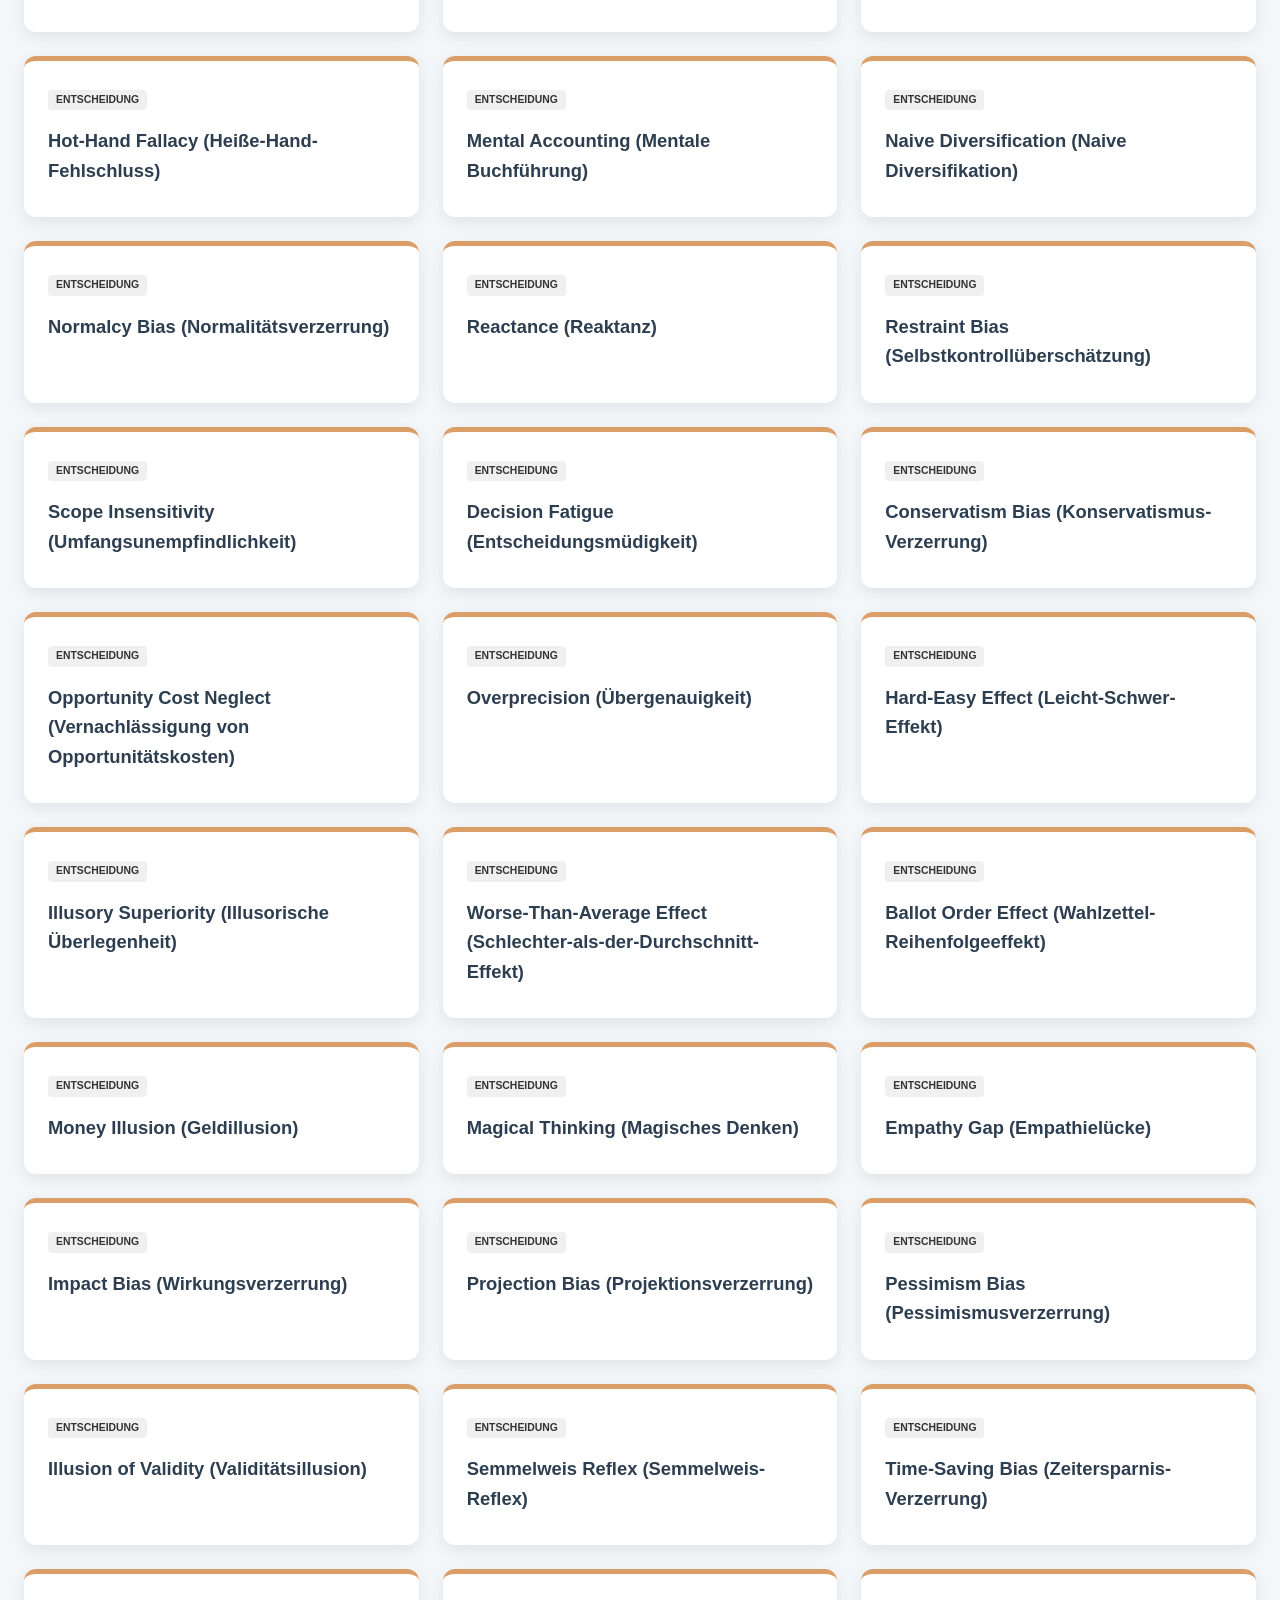
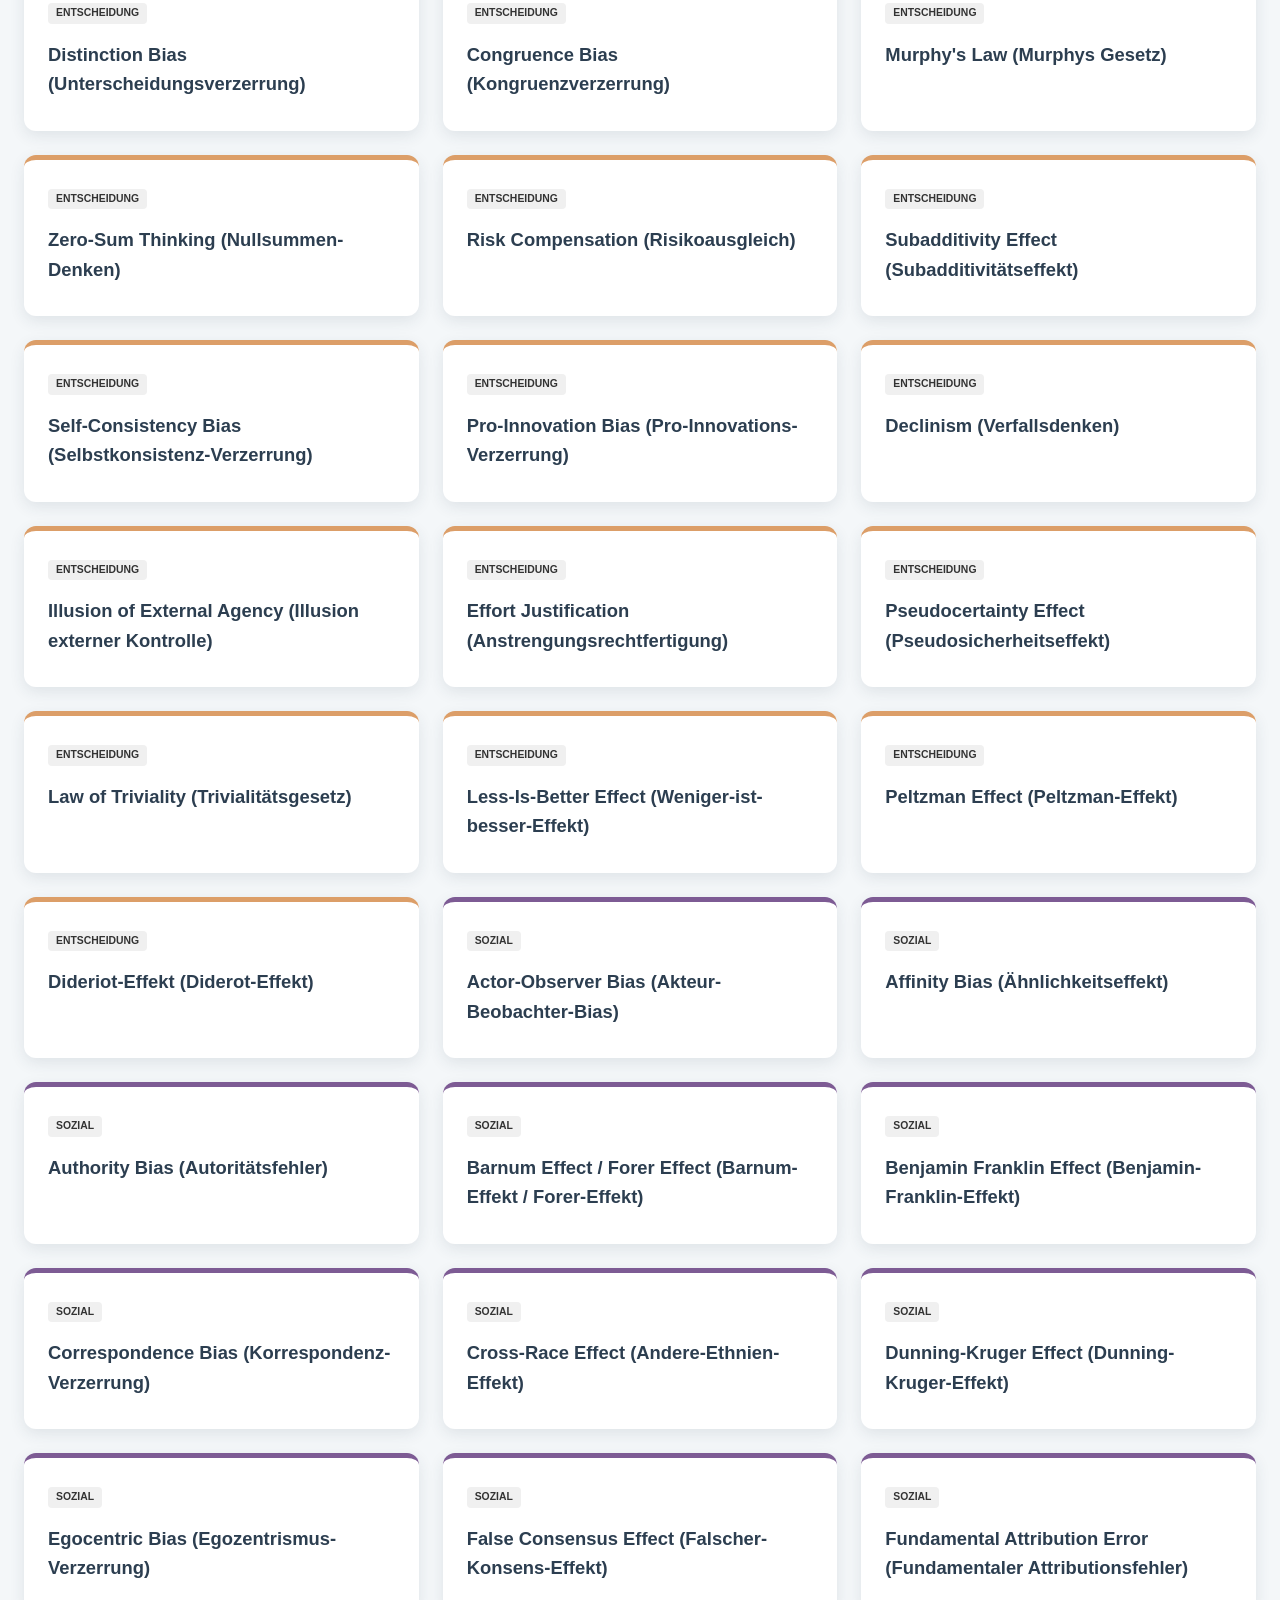
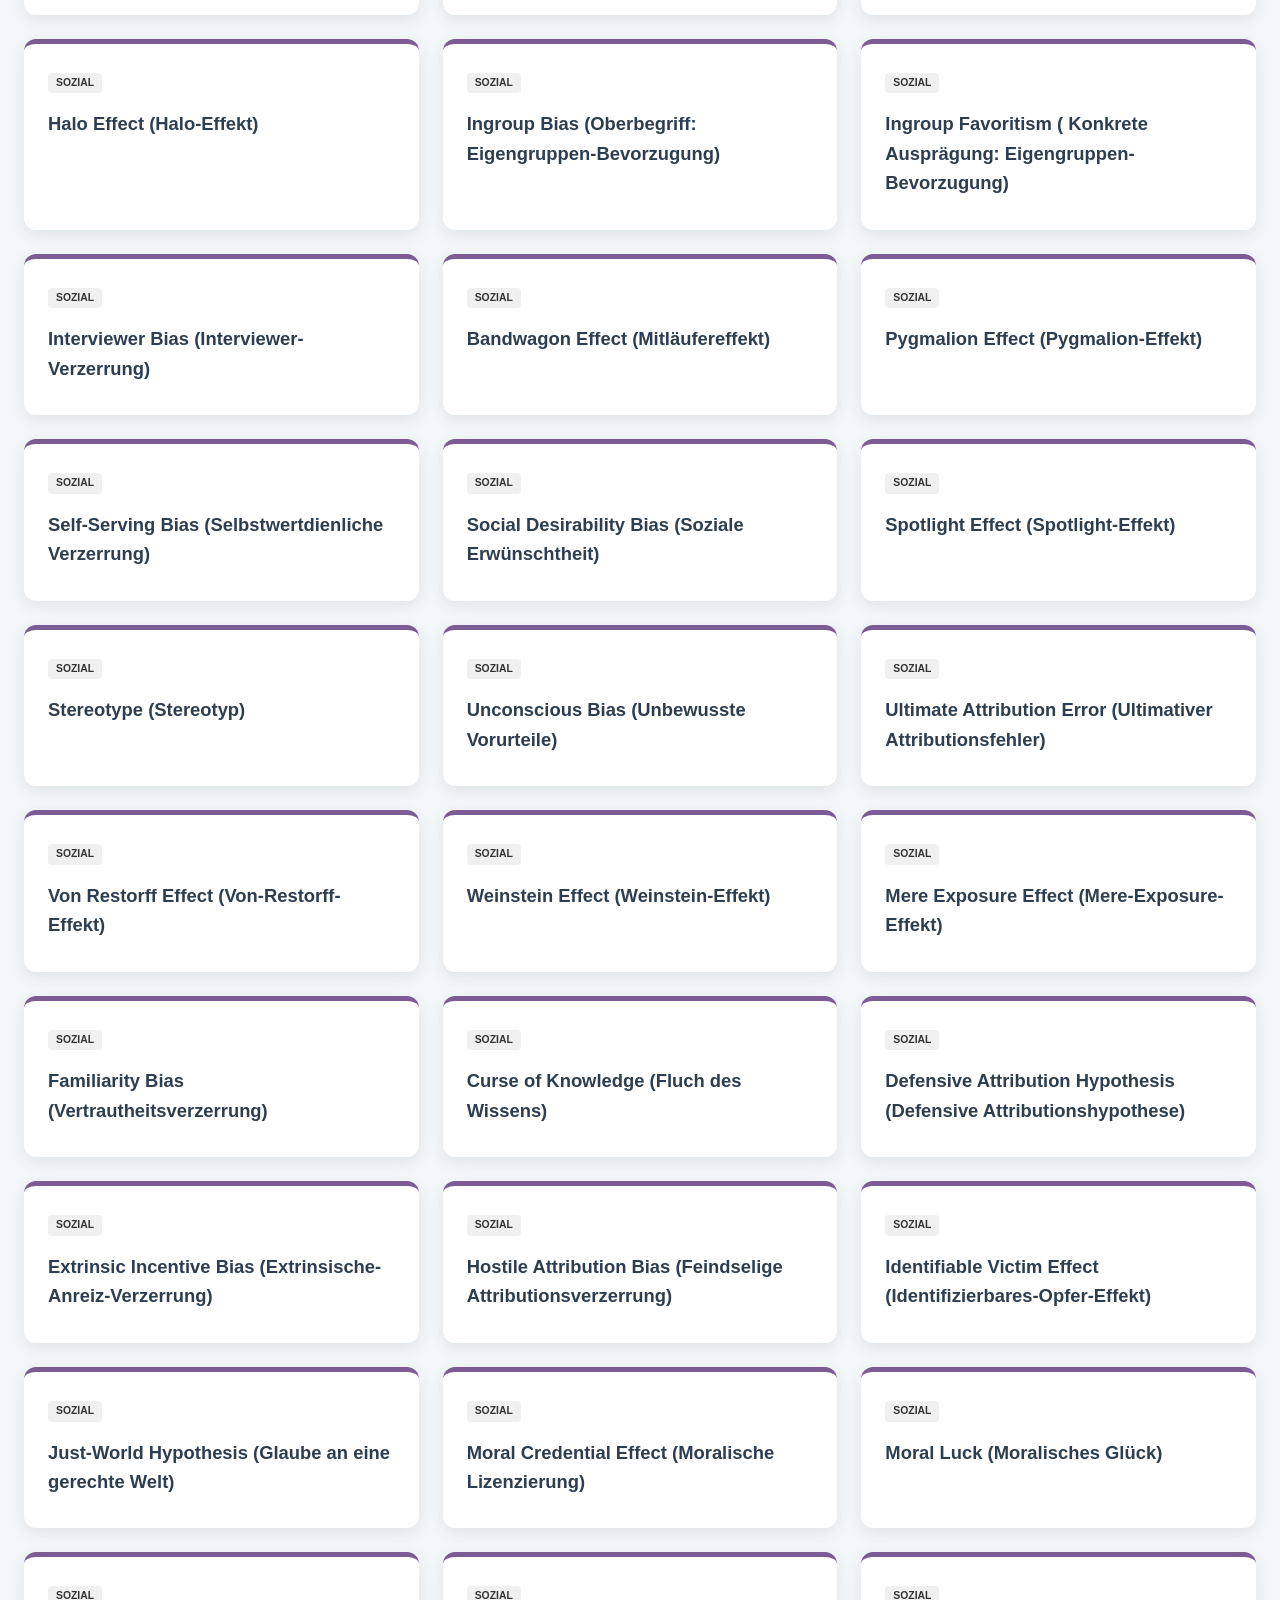
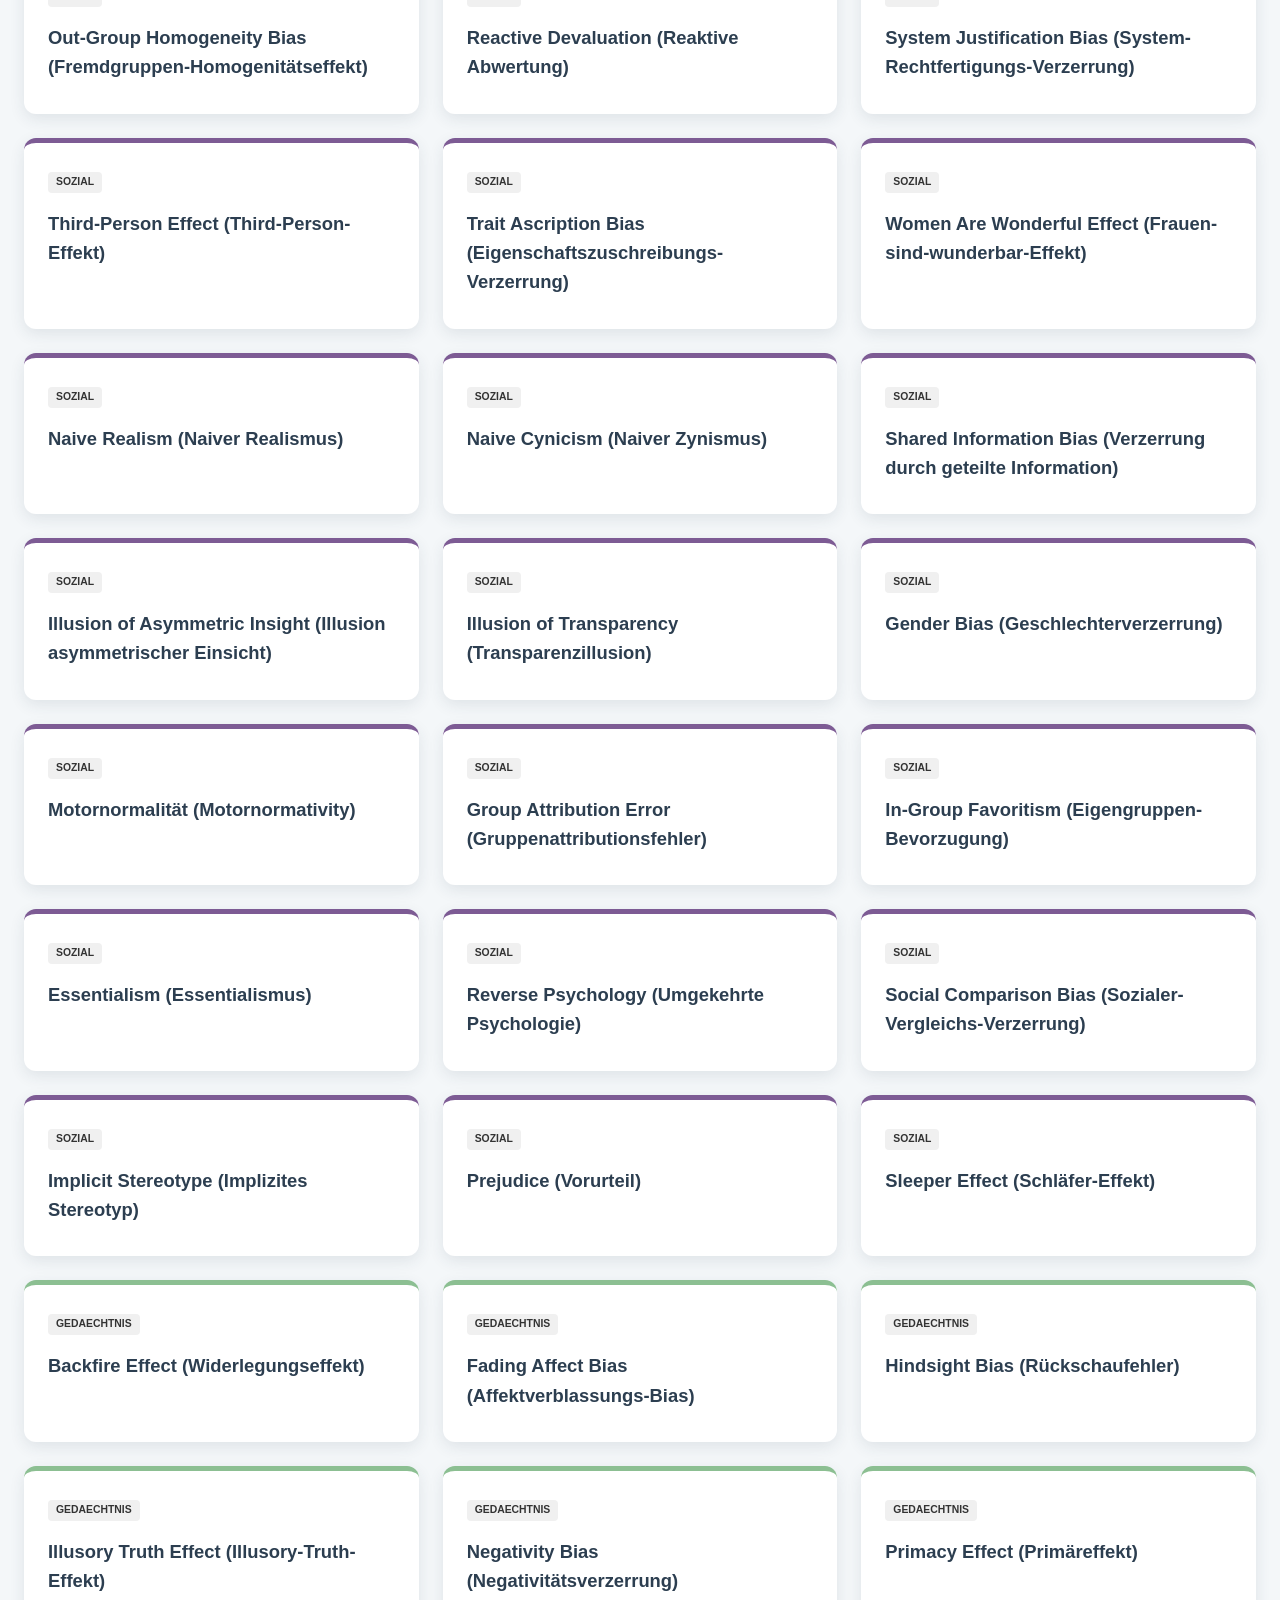
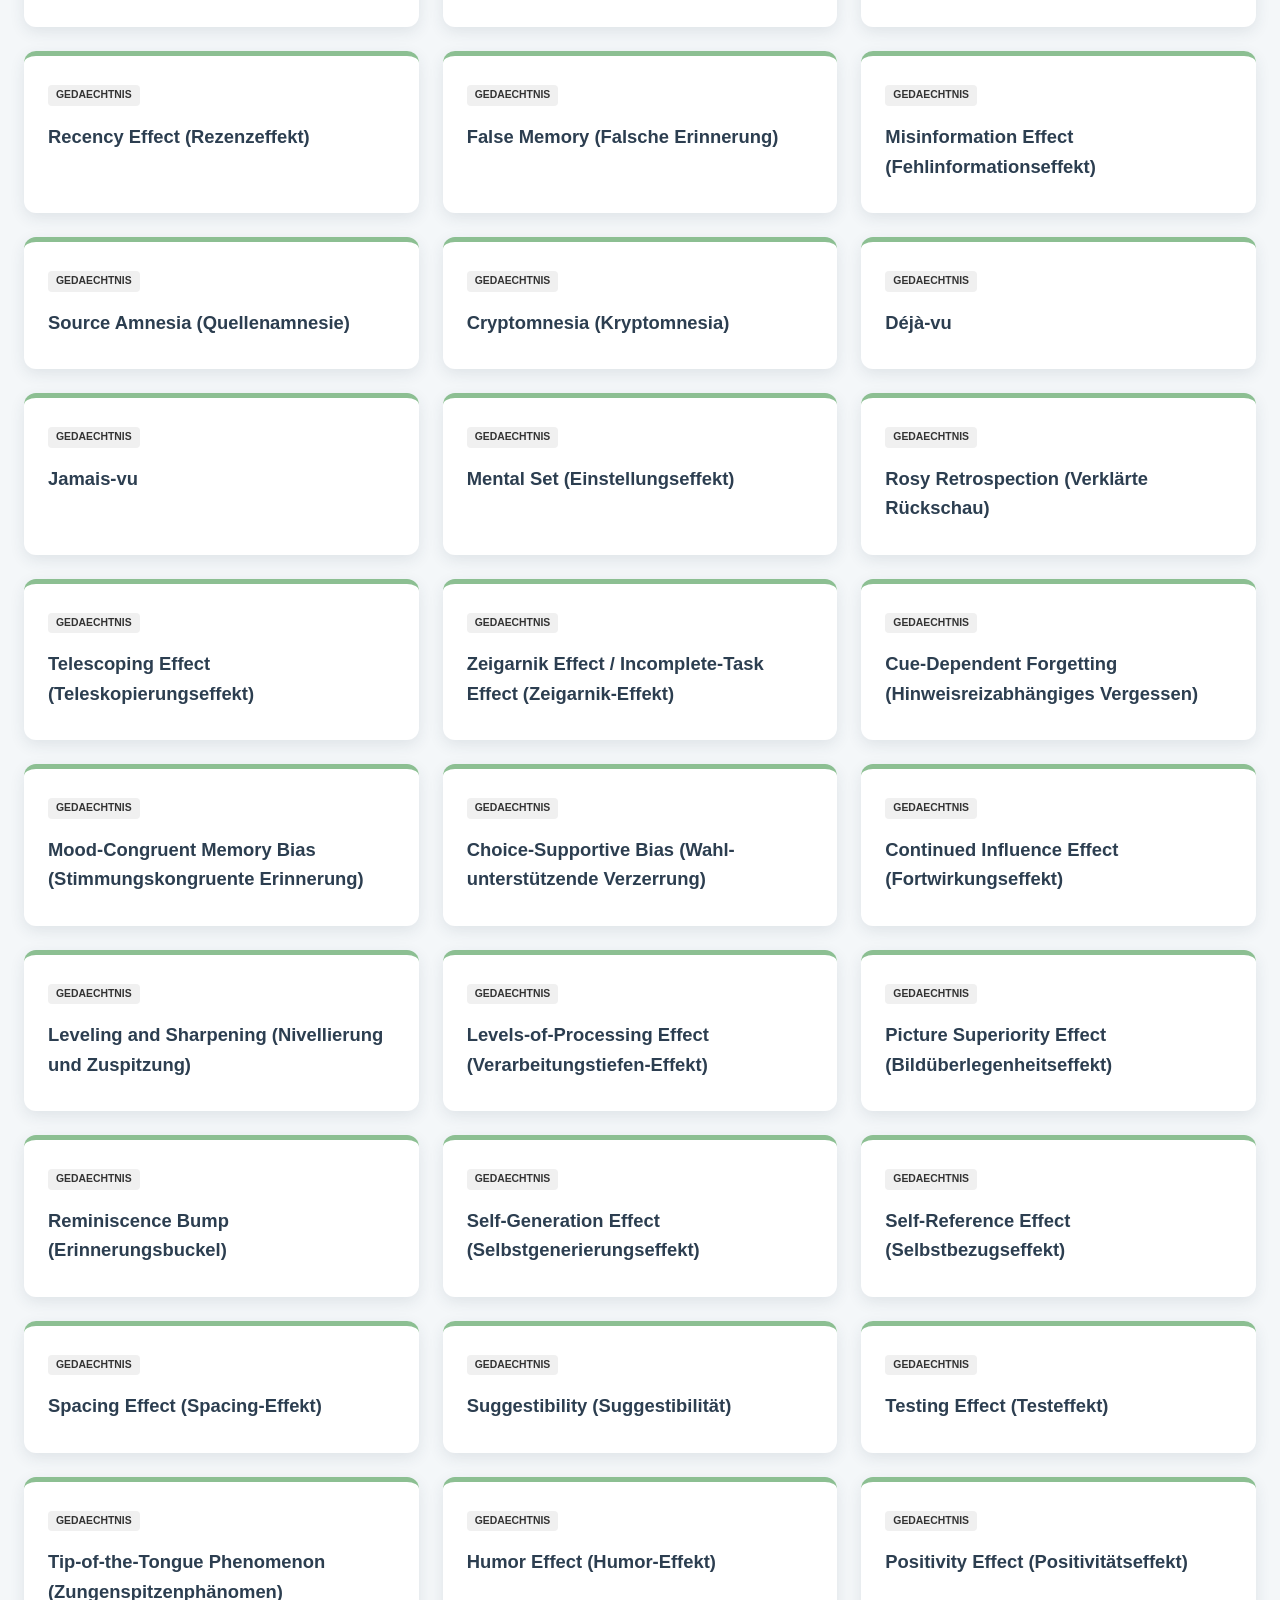
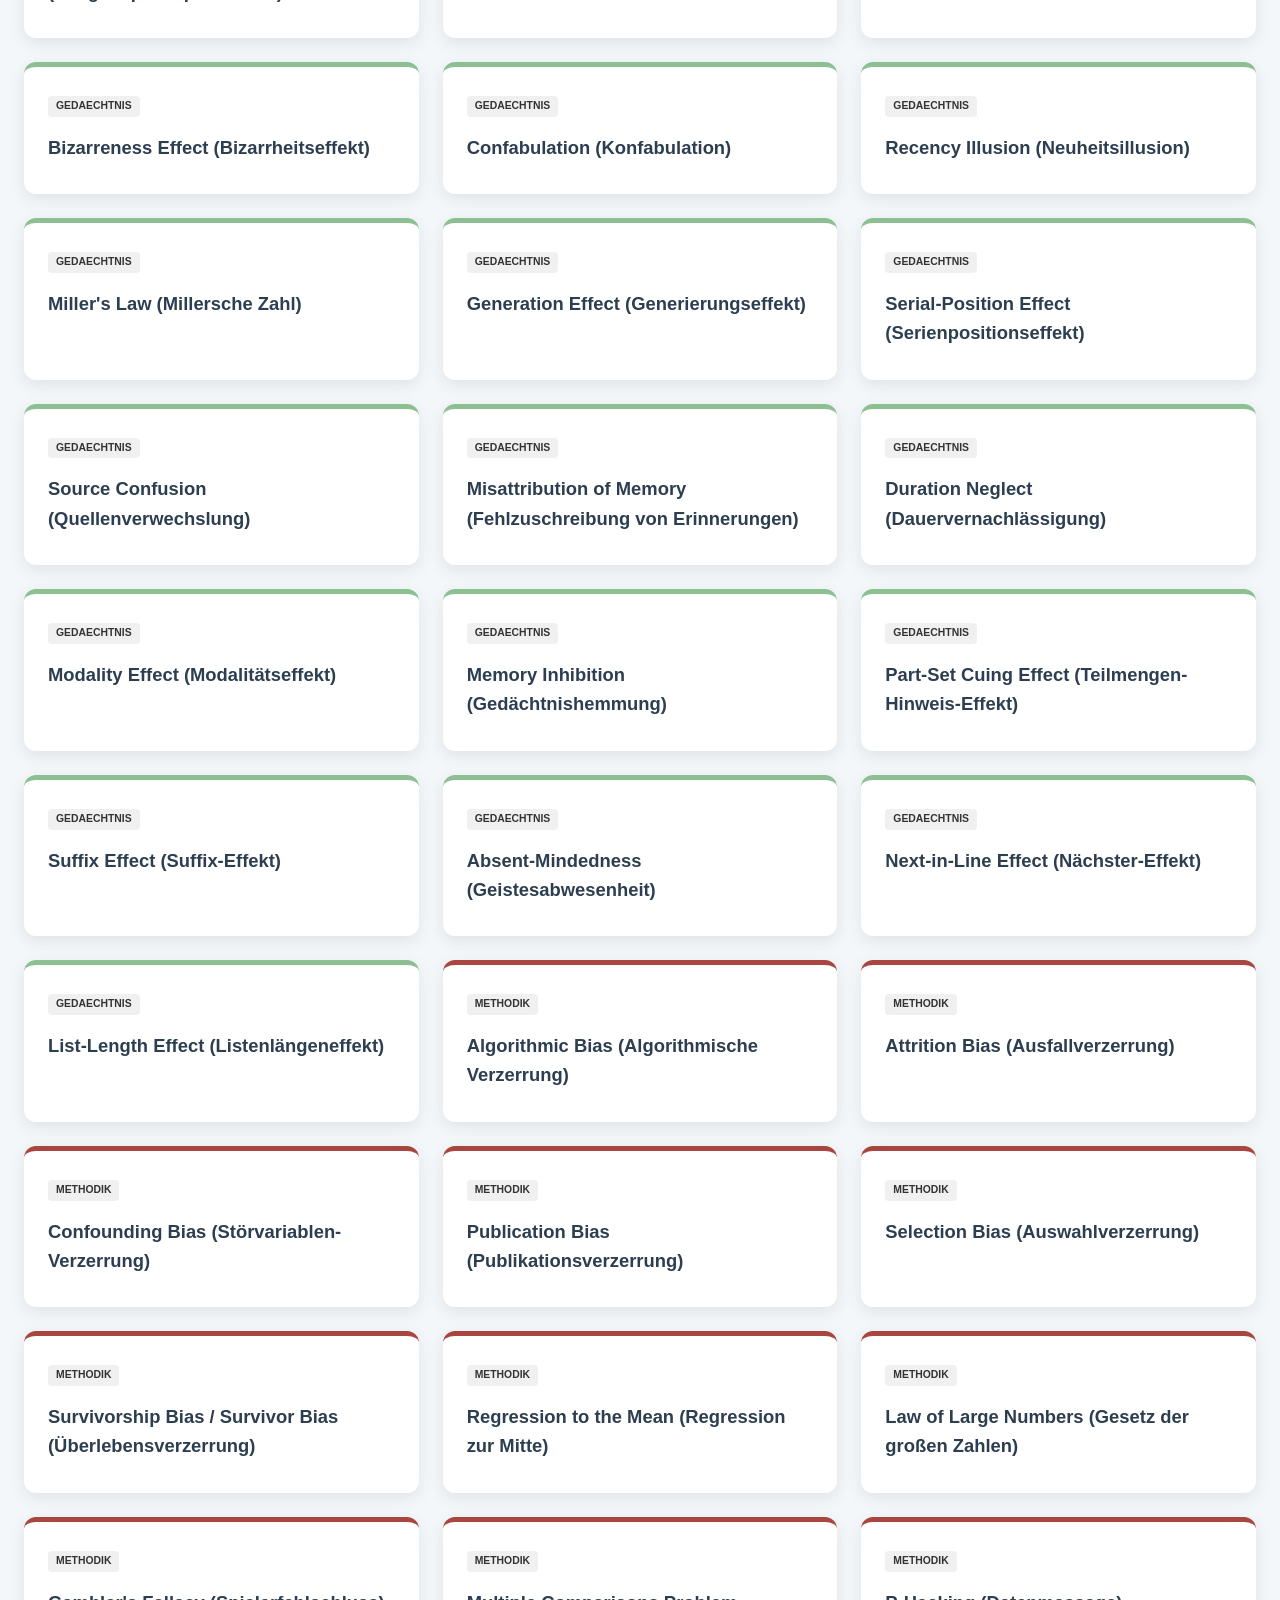
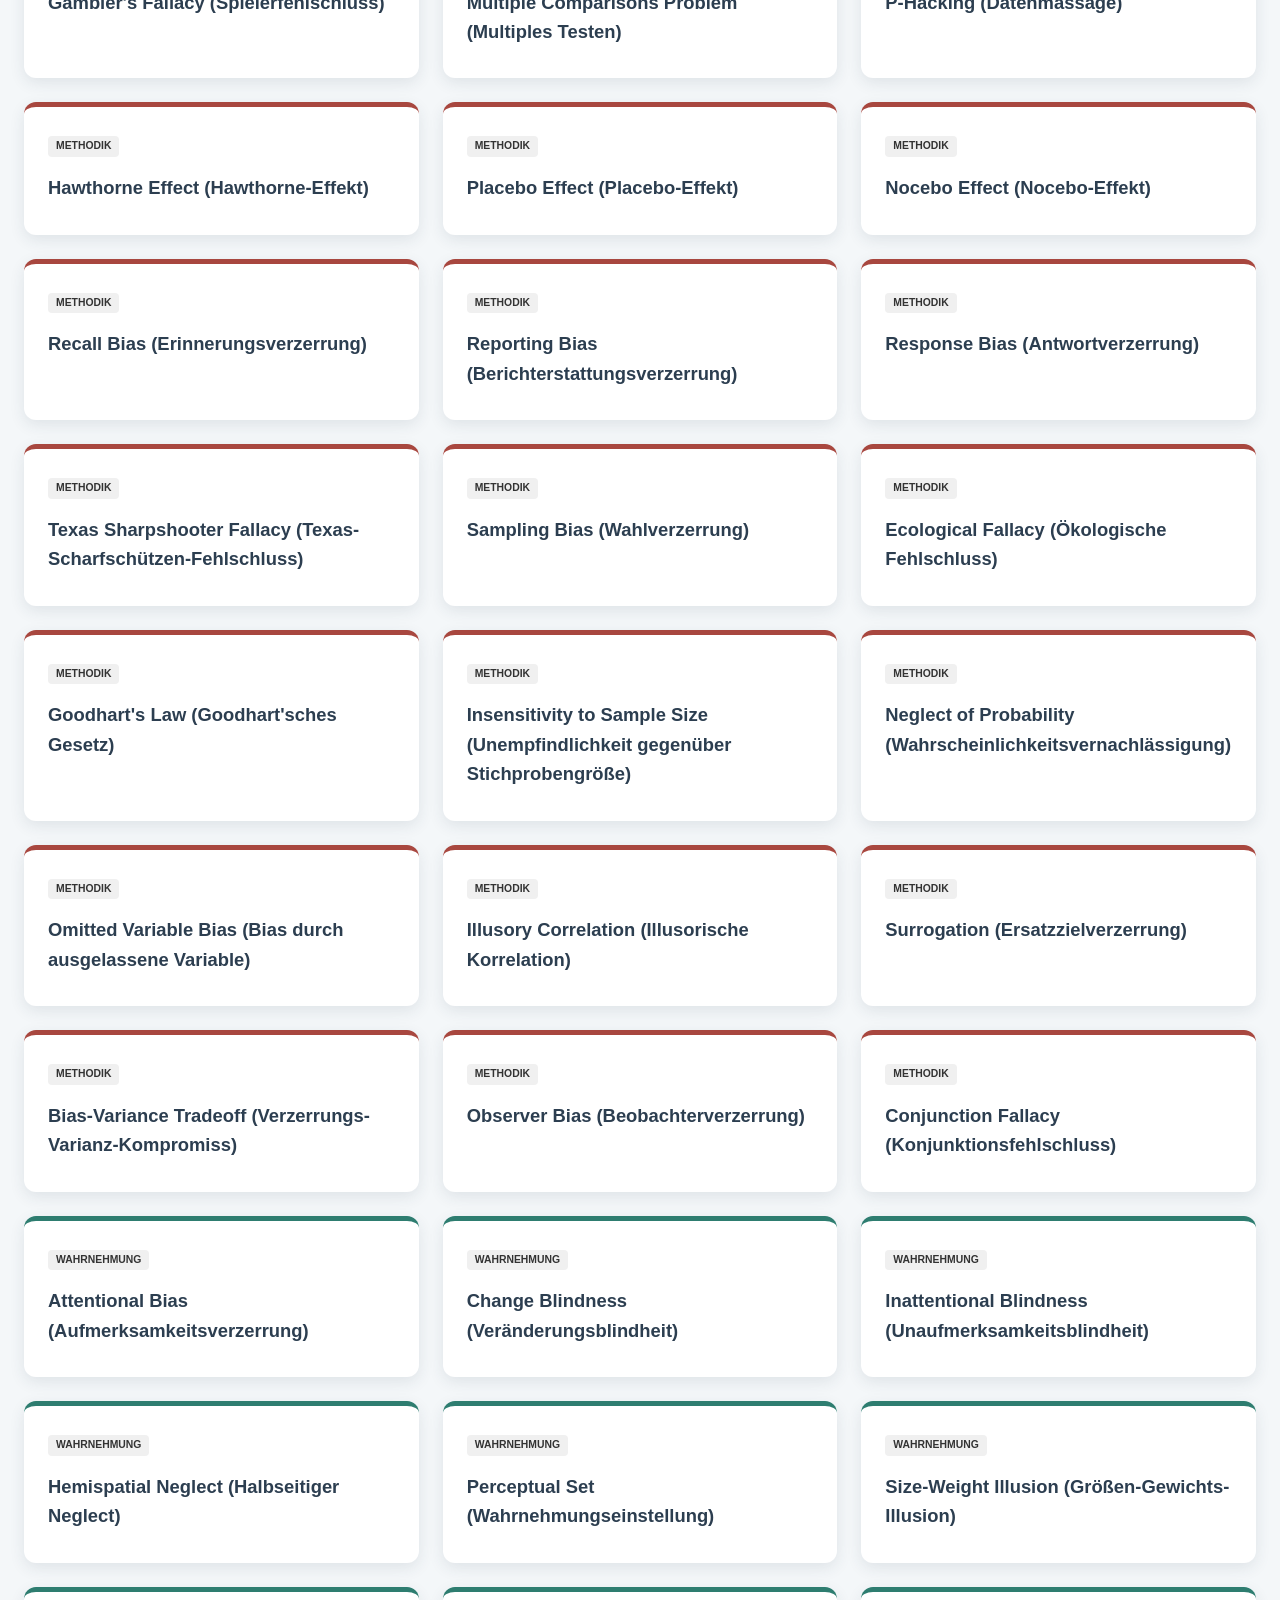
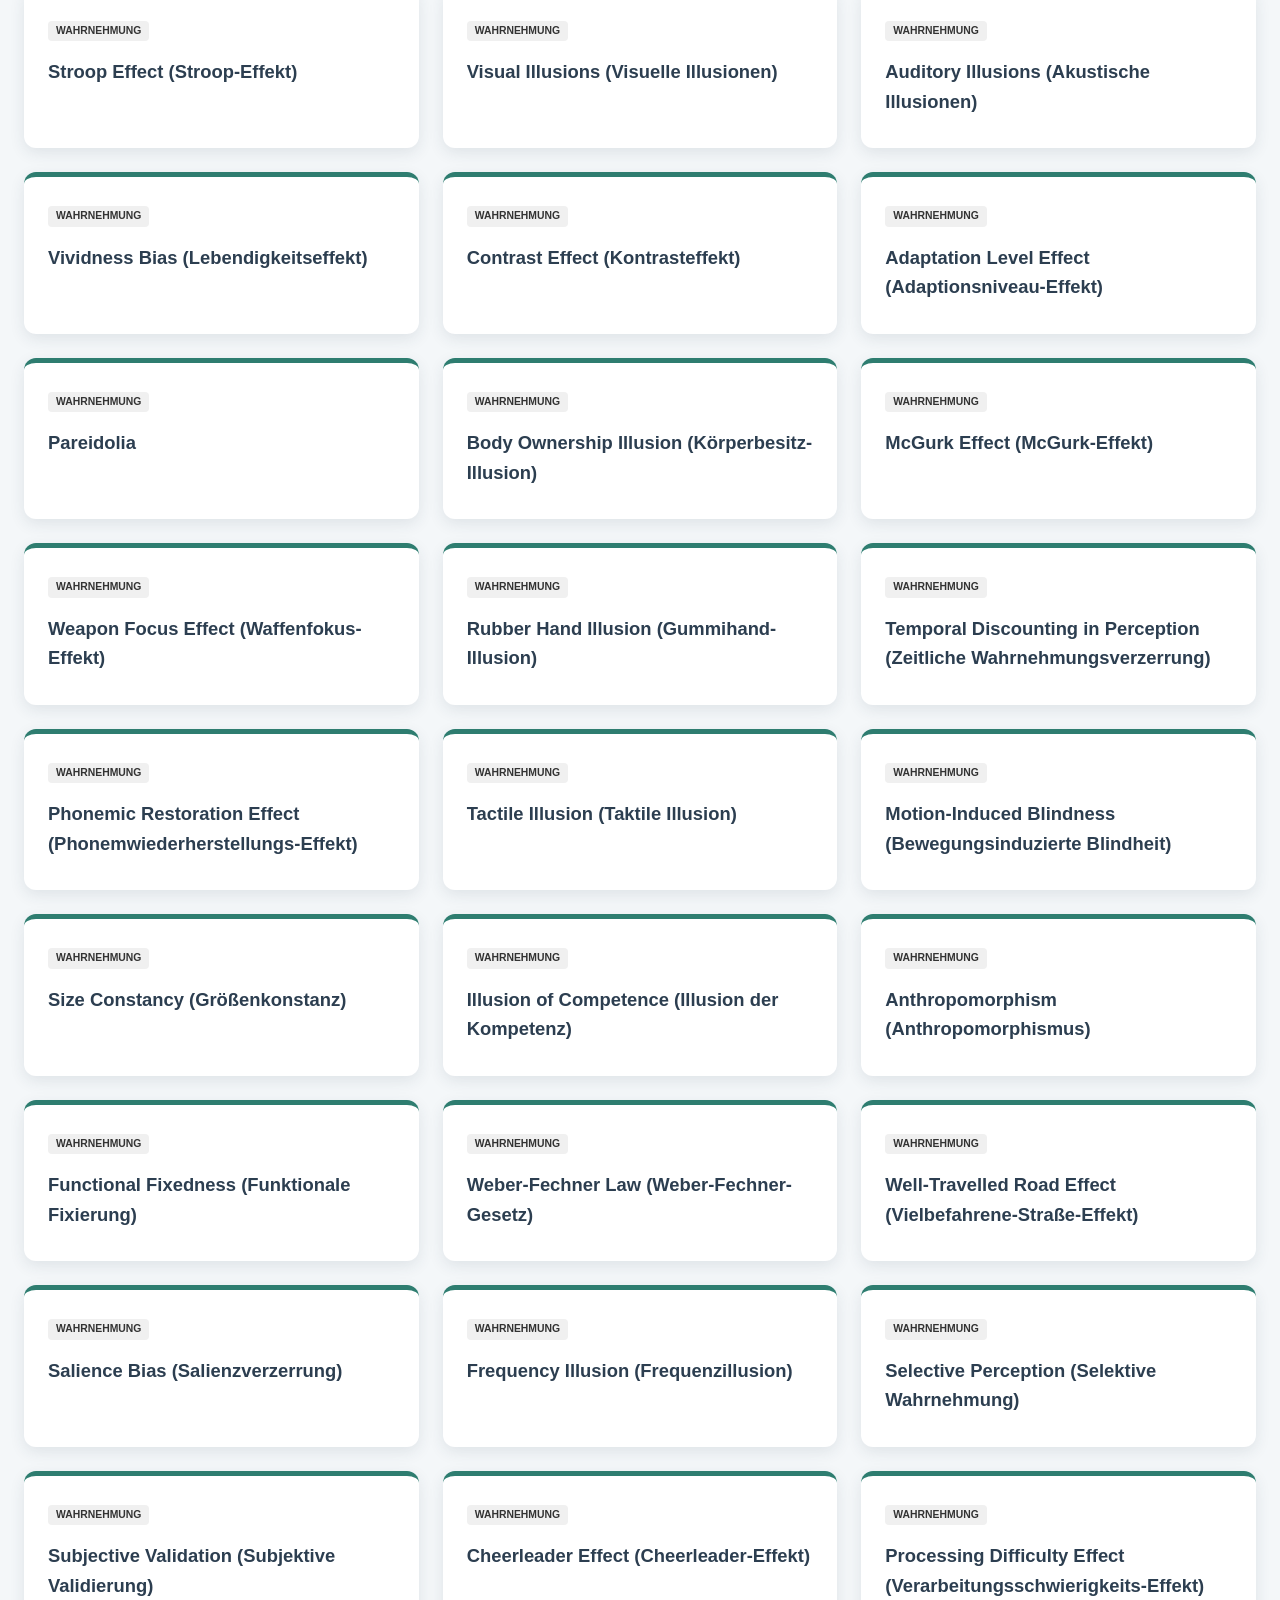
==== commit 7670f65e: "mobile: Umschaltbare Listen-Ansicht Co-Authored-By: Claude Opus 5.5 <noreply@anthropic.com>" ====
--- a/index.html
+++ b/index.html
@@ -69,10 +69,16 @@
             <button class="filter-btn" data-filter="anti-bias">Anti-Bias</button>
             <button class="filter-btn" data-filter="heuristik">Heuristik</button>
         </div>
-        <div class="sort-controls" id="sort-container">
-            <button class="sort-btn active" data-sort="default">Standard</button>
-            <button class="sort-btn" data-sort="asc">A-Z</button>
-            <button class="sort-btn" data-sort="desc">Z-A</button>
+        <div class="controls-row">
+            <div class="sort-controls" id="sort-container">
+                <button class="sort-btn active" data-sort="default">Standard</button>
+                <button class="sort-btn" data-sort="asc">A-Z</button>
+                <button class="sort-btn" data-sort="desc">Z-A</button>
+            </div>
+            <div class="view-controls" id="view-container" role="group" aria-label="Ansicht wählen">
+                <button class="view-btn active" type="button" data-view="cards" aria-pressed="true">Karten</button>
+                <button class="view-btn" type="button" data-view="list" aria-pressed="false">Liste</button>
+            </div>
         </div>
     </div>
 
--- a/style.css
+++ b/style.css
@@ -81,14 +81,23 @@
     margin: 0 auto;
 }
 
-.filter-controls, .sort-controls {
+.filter-controls, .sort-controls, .view-controls {
     display: flex;
     flex-wrap: wrap;
     justify-content: center;
     gap: 0.5rem;
 }
 
-.filter-btn, .sort-btn {
+/* Sortierung und Ansicht-Umschalter teilen sich eine Zeile */
+.controls-row {
+    display: flex;
+    flex-wrap: wrap;
+    justify-content: center;
+    align-items: center;
+    gap: 0.5rem 1.5rem;
+}
+
+.filter-btn, .sort-btn, .view-btn {
     background-color: var(--card-bg);
     color: var(--header-color);
     border: 1px solid #ddd;
@@ -103,7 +112,7 @@
 /* Hover-Effekte nur bei echter Maus – auf Touch-Geräten würden sie nach dem Antippen „kleben“.
    Steht vor .active, damit aktive Buttons beim Überfahren ihr Aussehen behalten. */
 @media (hover: hover) and (pointer: fine) {
-    .filter-btn:hover, .sort-btn:hover {
+    .filter-btn:hover, .sort-btn:hover, .view-btn:hover {
         border-color: var(--accent-color);
         color: var(--accent-color);
     }
@@ -179,9 +188,13 @@
     .back-to-top:hover {
         background-color: #f97316;
     }
-}
-
-.filter-btn.active, .sort-btn.active {
+
+    .list-view .bias-card:hover {
+        transform: none;
+    }
+}
+
+.filter-btn.active, .sort-btn.active, .view-btn.active {
     background-color: var(--header-color);
     color: white;
     border-color: var(--header-color);
@@ -206,11 +219,11 @@
     box-shadow: 0 5px 15px var(--shadow-color);
     cursor: pointer;
     position: relative;
-    border-top: 5px solid #ccc;
+    border-top: 5px solid var(--cat-color, #ccc);
     transition: transform 0.2s ease;
 }
 /* Touch-Feedback statt grauem Tipp-Highlight */
-.bias-card, .filter-btn, .sort-btn {
+.bias-card, .filter-btn, .sort-btn, .view-btn {
     -webkit-tap-highlight-color: transparent;
 }
 
@@ -220,39 +233,39 @@
 
 /* Hier weitere Kategorien hinzufügen */
 .bias-card[data-category="entscheidung"] {
-    border-top-color: var(--cat-entscheidung);
+    --cat-color: var(--cat-entscheidung);
 }
 
 .bias-card[data-category="sozial"] {
-    border-top-color: var(--cat-sozial);
+    --cat-color: var(--cat-sozial);
 }
 
 .bias-card[data-category="gedaechtnis"] {
-    border-top-color: var(--cat-gedaechtnis);
+    --cat-color: var(--cat-gedaechtnis);
 }
 
 .bias-card[data-category="methodik"] {
-    border-top-color: var(--cat-methodik);
+    --cat-color: var(--cat-methodik);
 }
 
 .bias-card[data-category="wahrnehmung"] {
-    border-top-color: var(--cat-wahrnehmung);
+    --cat-color: var(--cat-wahrnehmung);
 }
 
 .bias-card[data-category="logik"] {
-    border-top-color: var(--cat-logik);
+    --cat-color: var(--cat-logik);
 }
 
 .bias-card[data-category="technik"] {
-    border-top-color: var(--cat-technik);
+    --cat-color: var(--cat-technik);
 }
 
 .bias-card[data-category="anti-bias"] {
-    border-top-color: var(--cat-anti-bias);
+    --cat-color: var(--cat-anti-bias);
 }
 
 .bias-card[data-category="heuristik"] {
-    border-top-color: var(--cat-heuristik);
+    --cat-color: var(--cat-heuristik);
 }
 
 .no-results {
@@ -317,6 +330,30 @@
     border-top: 1px solid #f3f4f6;
     color: #4b5563;
     font-style: italic;
+}
+
+/* Listen-Ansicht: gleiche Karten, kompakter als Zeilen mit farbigem Kategorie-Balken links */
+.bias-grid.list-view {
+    grid-template-columns: 1fr;
+    gap: 0.5rem;
+    max-width: 900px;
+}
+
+.list-view .bias-card {
+    padding: 0.75rem 1rem;
+    border-top: none;
+    border-left: 5px solid var(--cat-color, #ccc);
+    border-radius: 8px;
+    box-shadow: 0 2px 6px var(--shadow-color);
+}
+
+.list-view .category-tag {
+    display: none;
+}
+
+.list-view .bias-card h2 {
+    font-size: 1rem;
+    margin: 0;
 }
 
 #bias-of-the-day {
@@ -426,8 +463,7 @@
         align-items: stretch;
     }
 
-    .filter-controls,
-    .sort-controls {
+    .filter-controls {
         flex-wrap: nowrap;
         justify-content: flex-start;
         overflow-x: auto;
@@ -439,16 +475,28 @@
         mask-image: linear-gradient(to right, #000 85%, transparent);
     }
 
-    .filter-controls::-webkit-scrollbar,
-    .sort-controls::-webkit-scrollbar {
+    .filter-controls::-webkit-scrollbar {
         display: none;
     }
 
     .filter-btn,
-    .sort-btn {
+    .sort-btn,
+    .view-btn {
         flex: 0 0 auto;
         white-space: nowrap;
         scroll-snap-align: start;
         min-height: 44px; /* Touch-Ziel */
     }
-}
+
+    /* Schritt 8: Sortierung und Ansicht passen meist in eine Zeile, sonst Umbruch in zwei */
+    .controls-row {
+        justify-content: flex-start;
+        gap: 0.5rem 1rem;
+        padding: 0 1rem;
+    }
+
+    .sort-controls,
+    .view-controls {
+        flex-wrap: nowrap;
+    }
+}
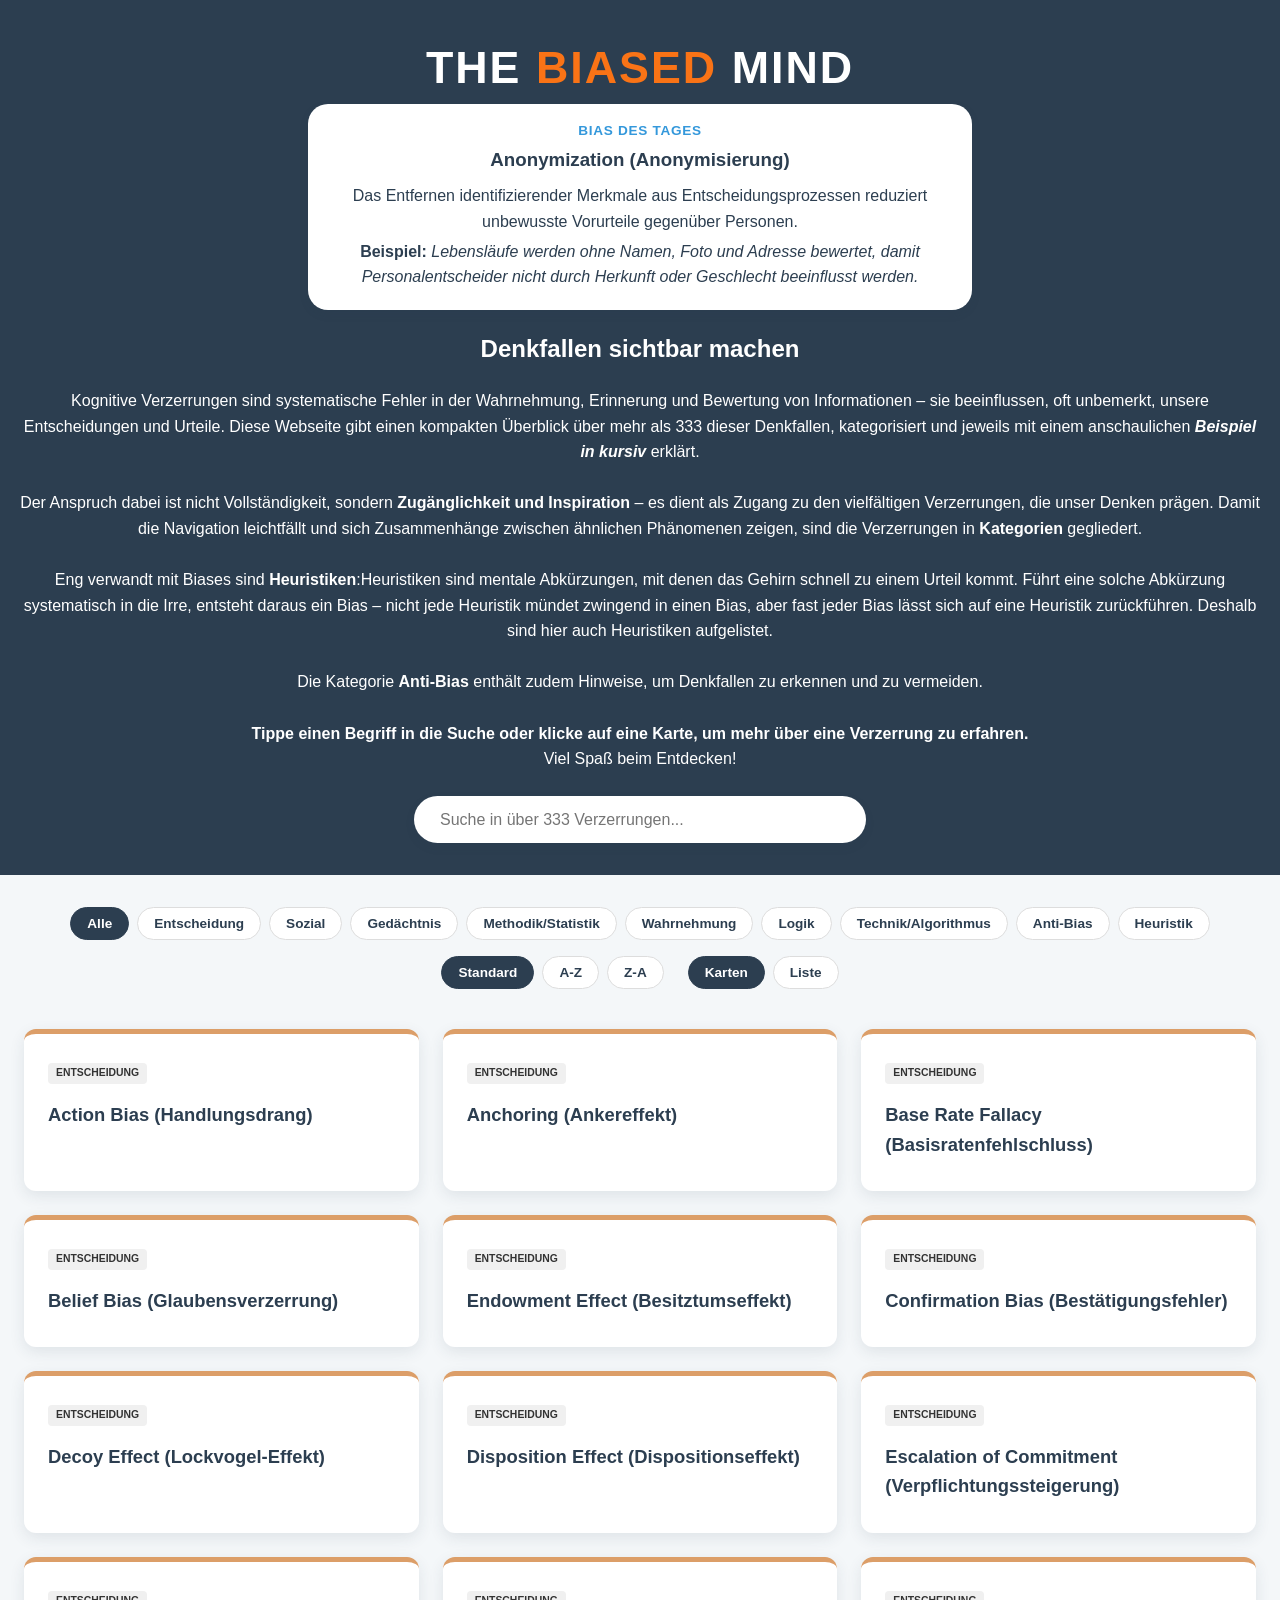
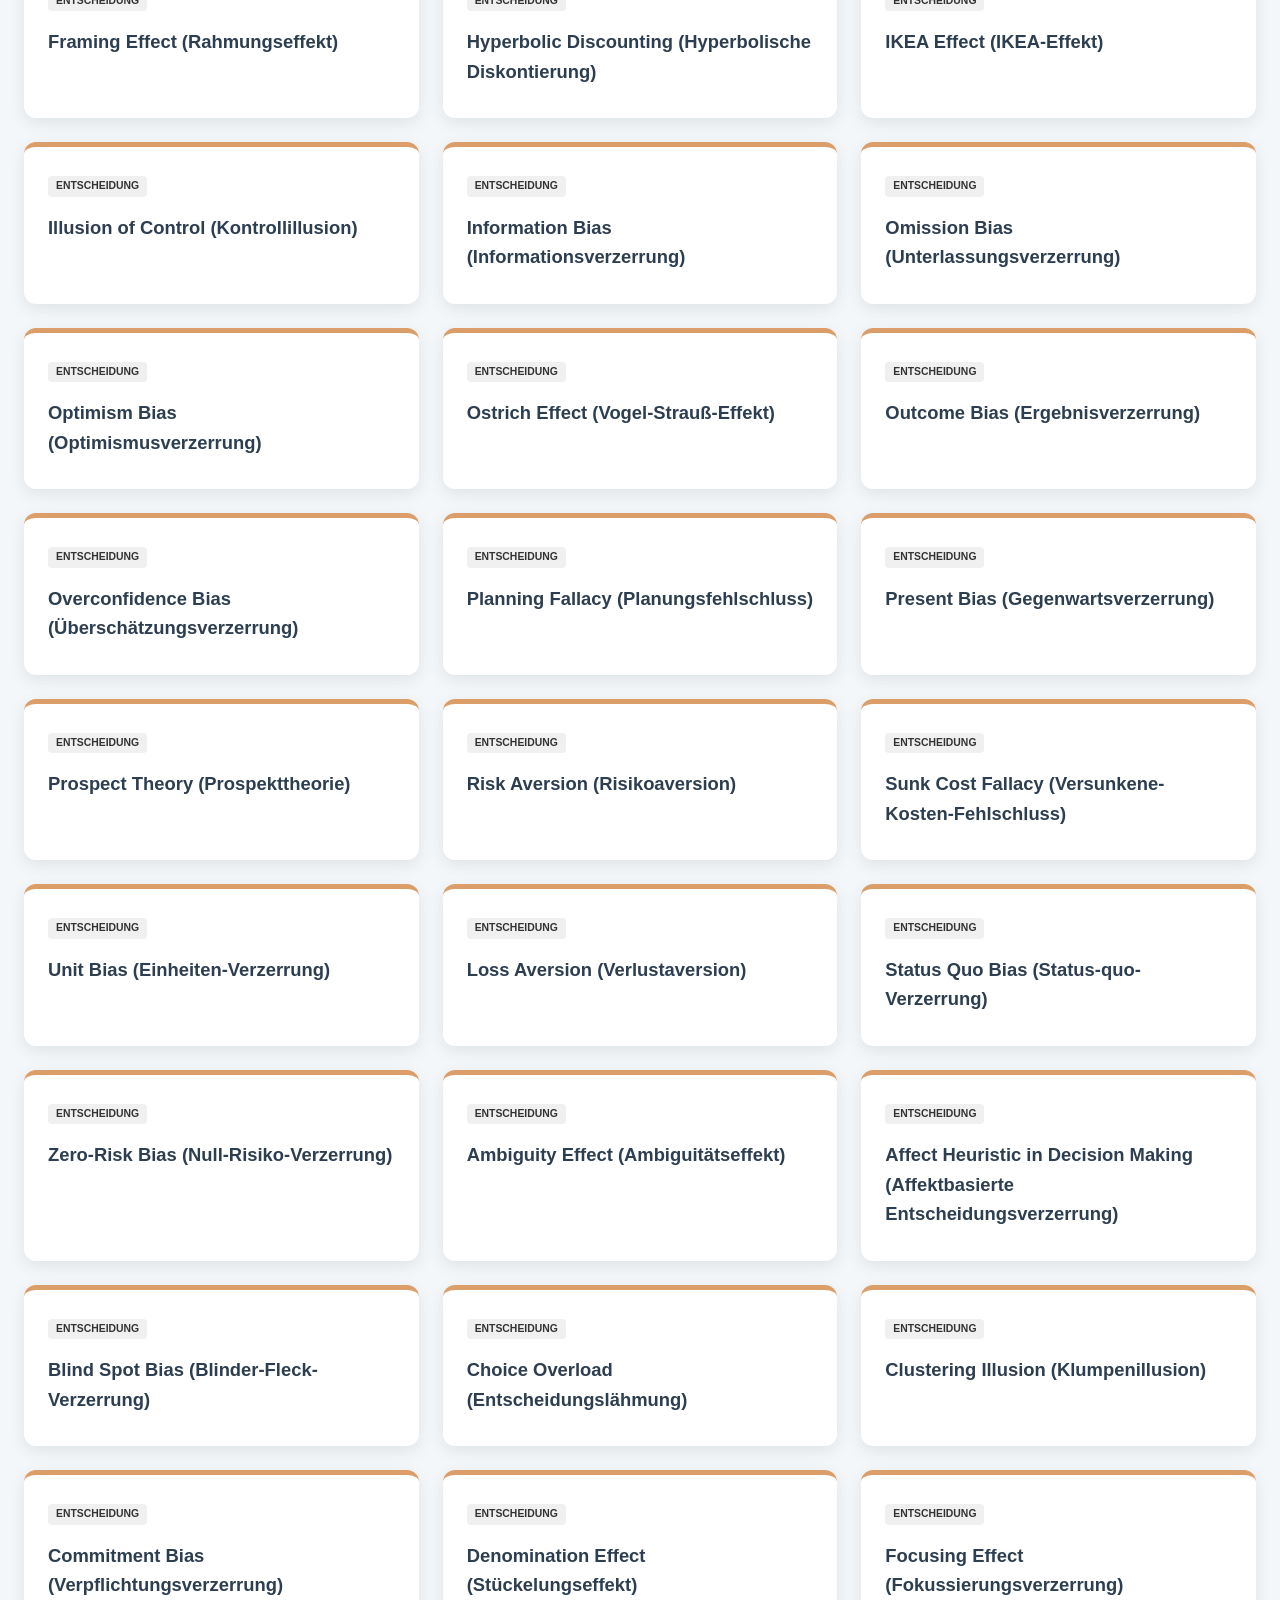
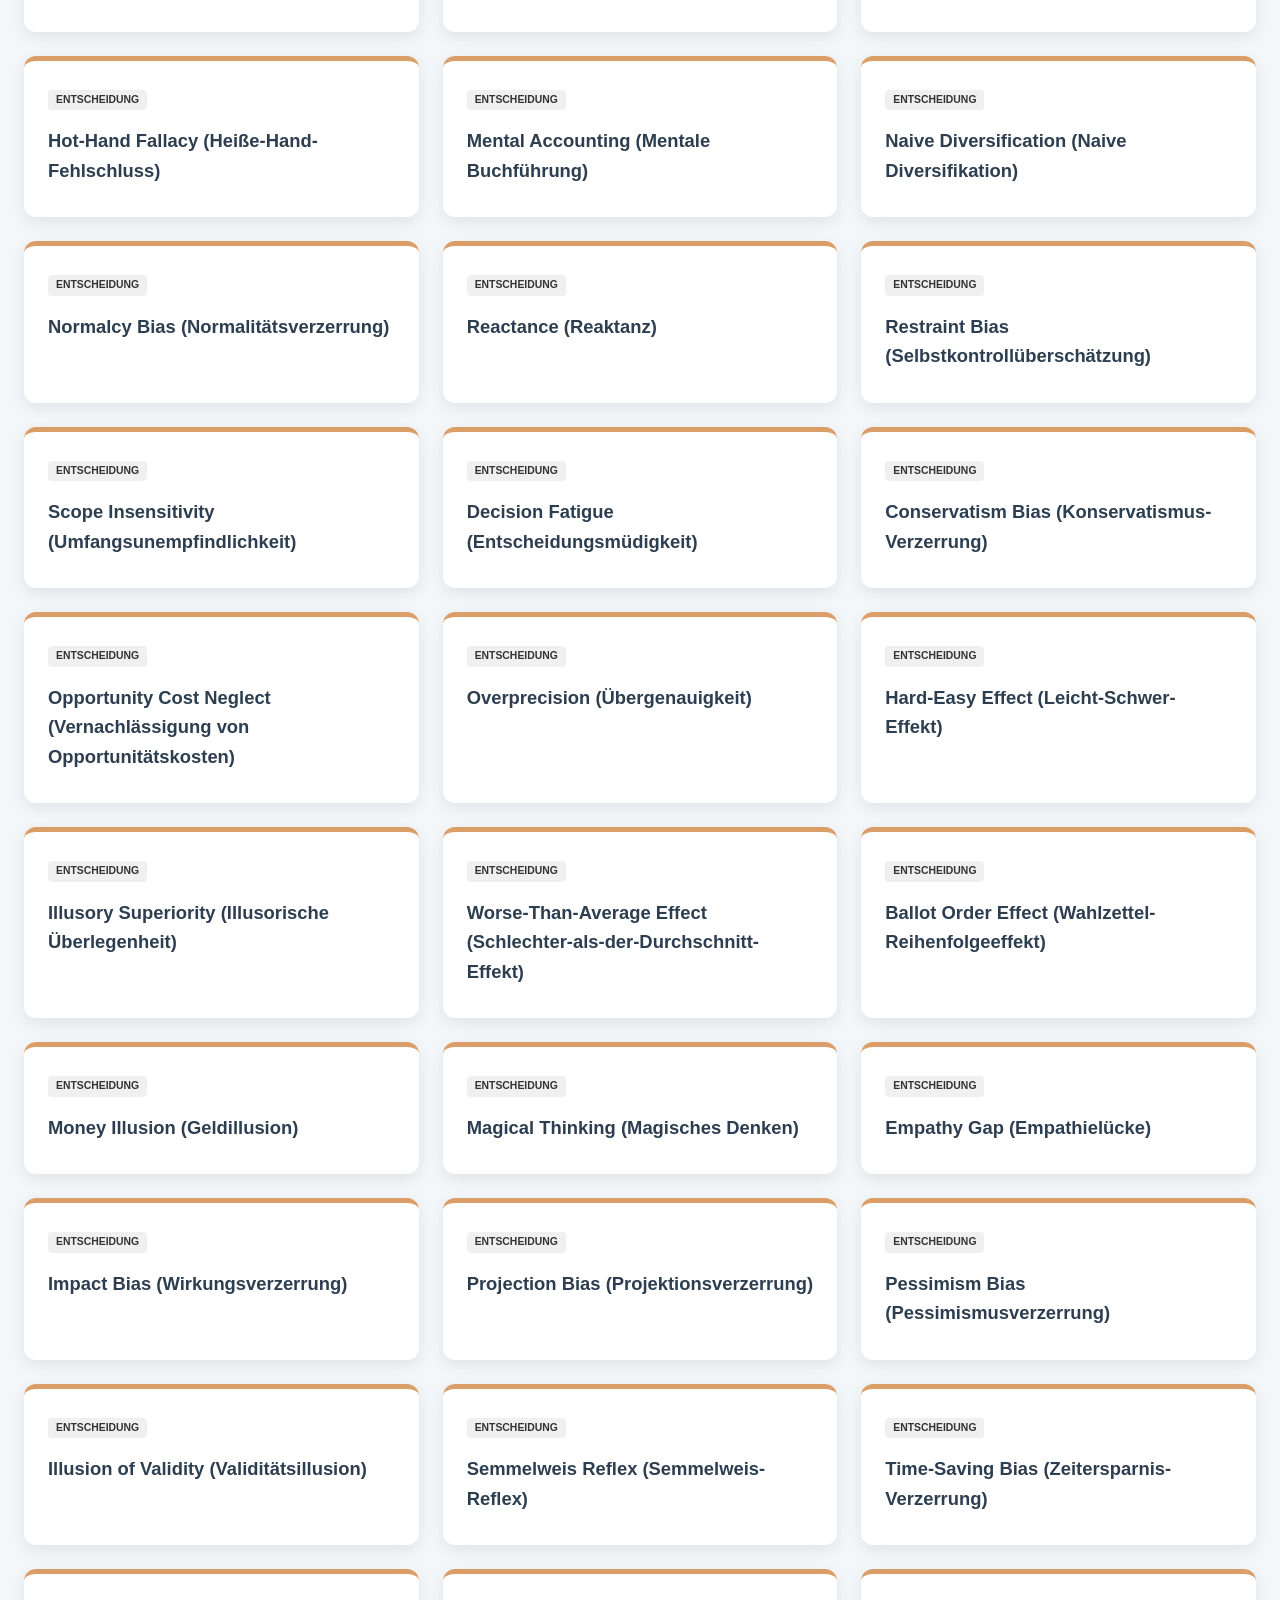
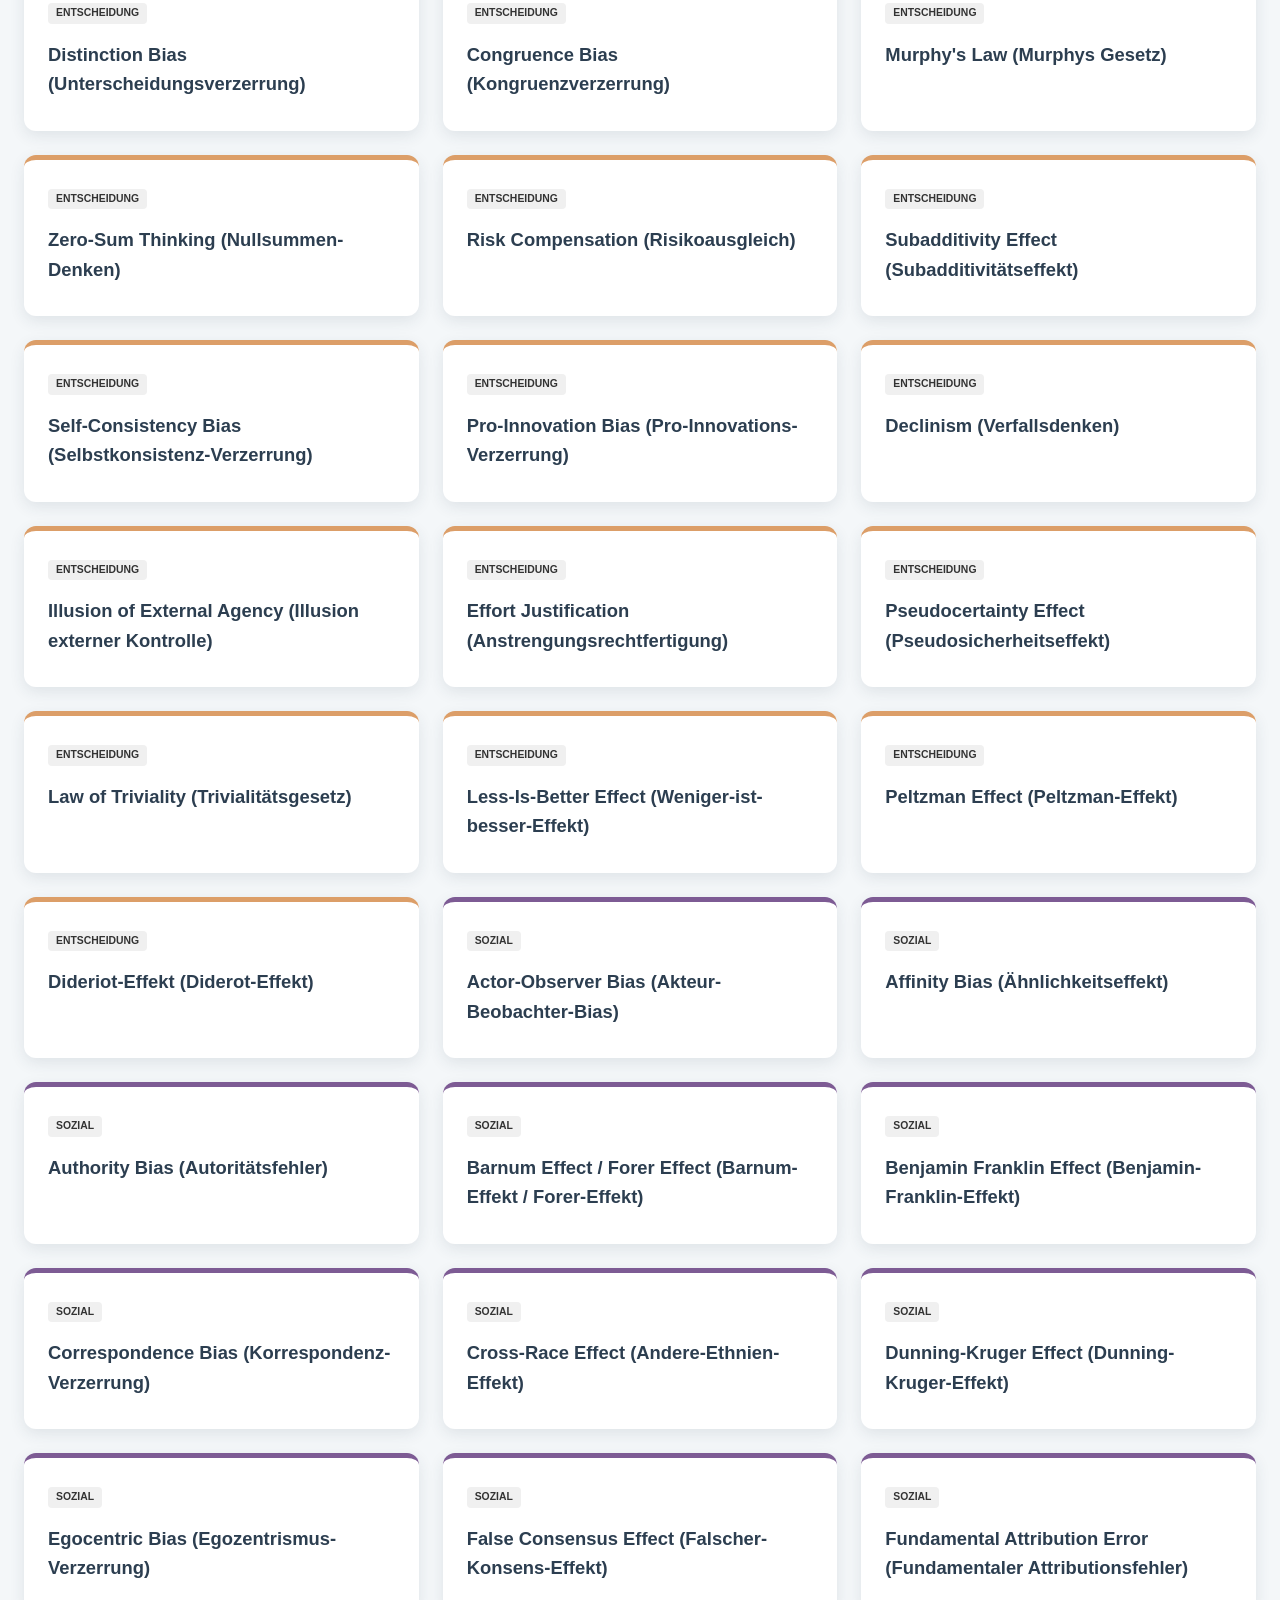
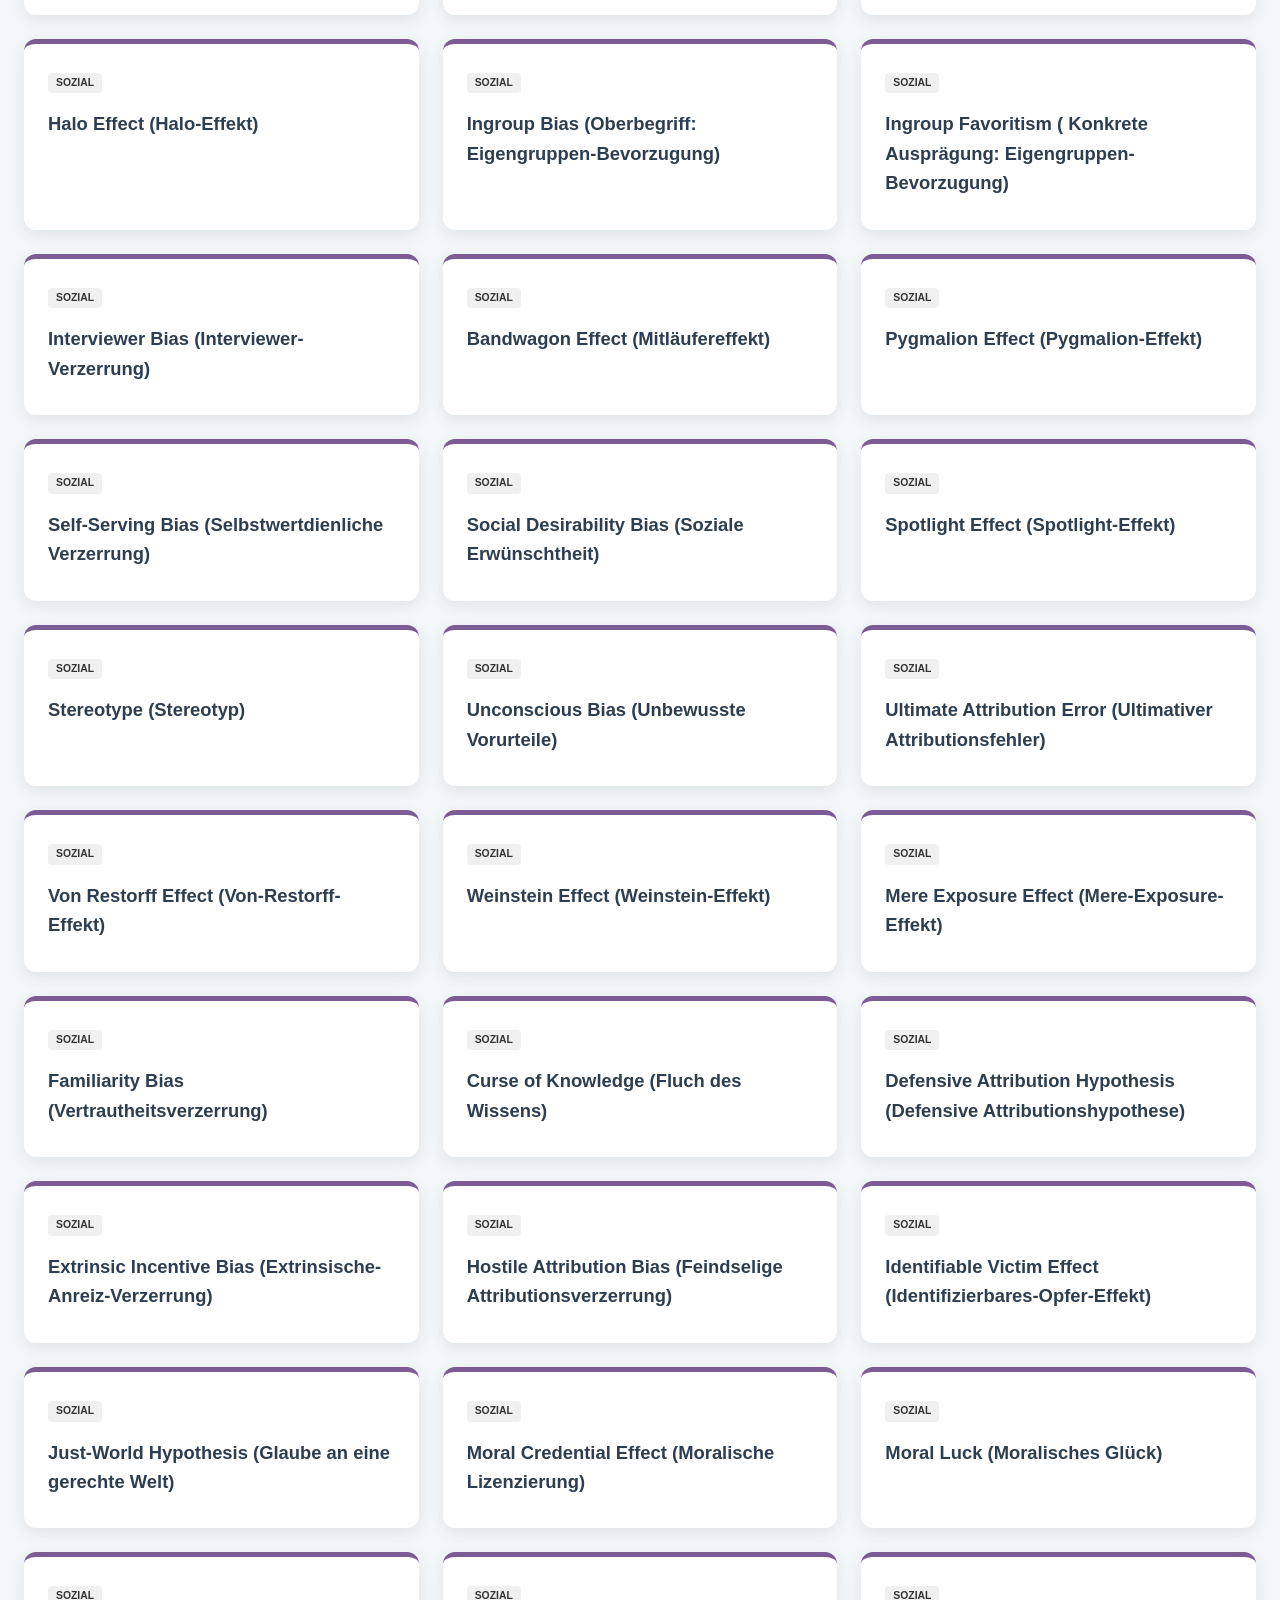
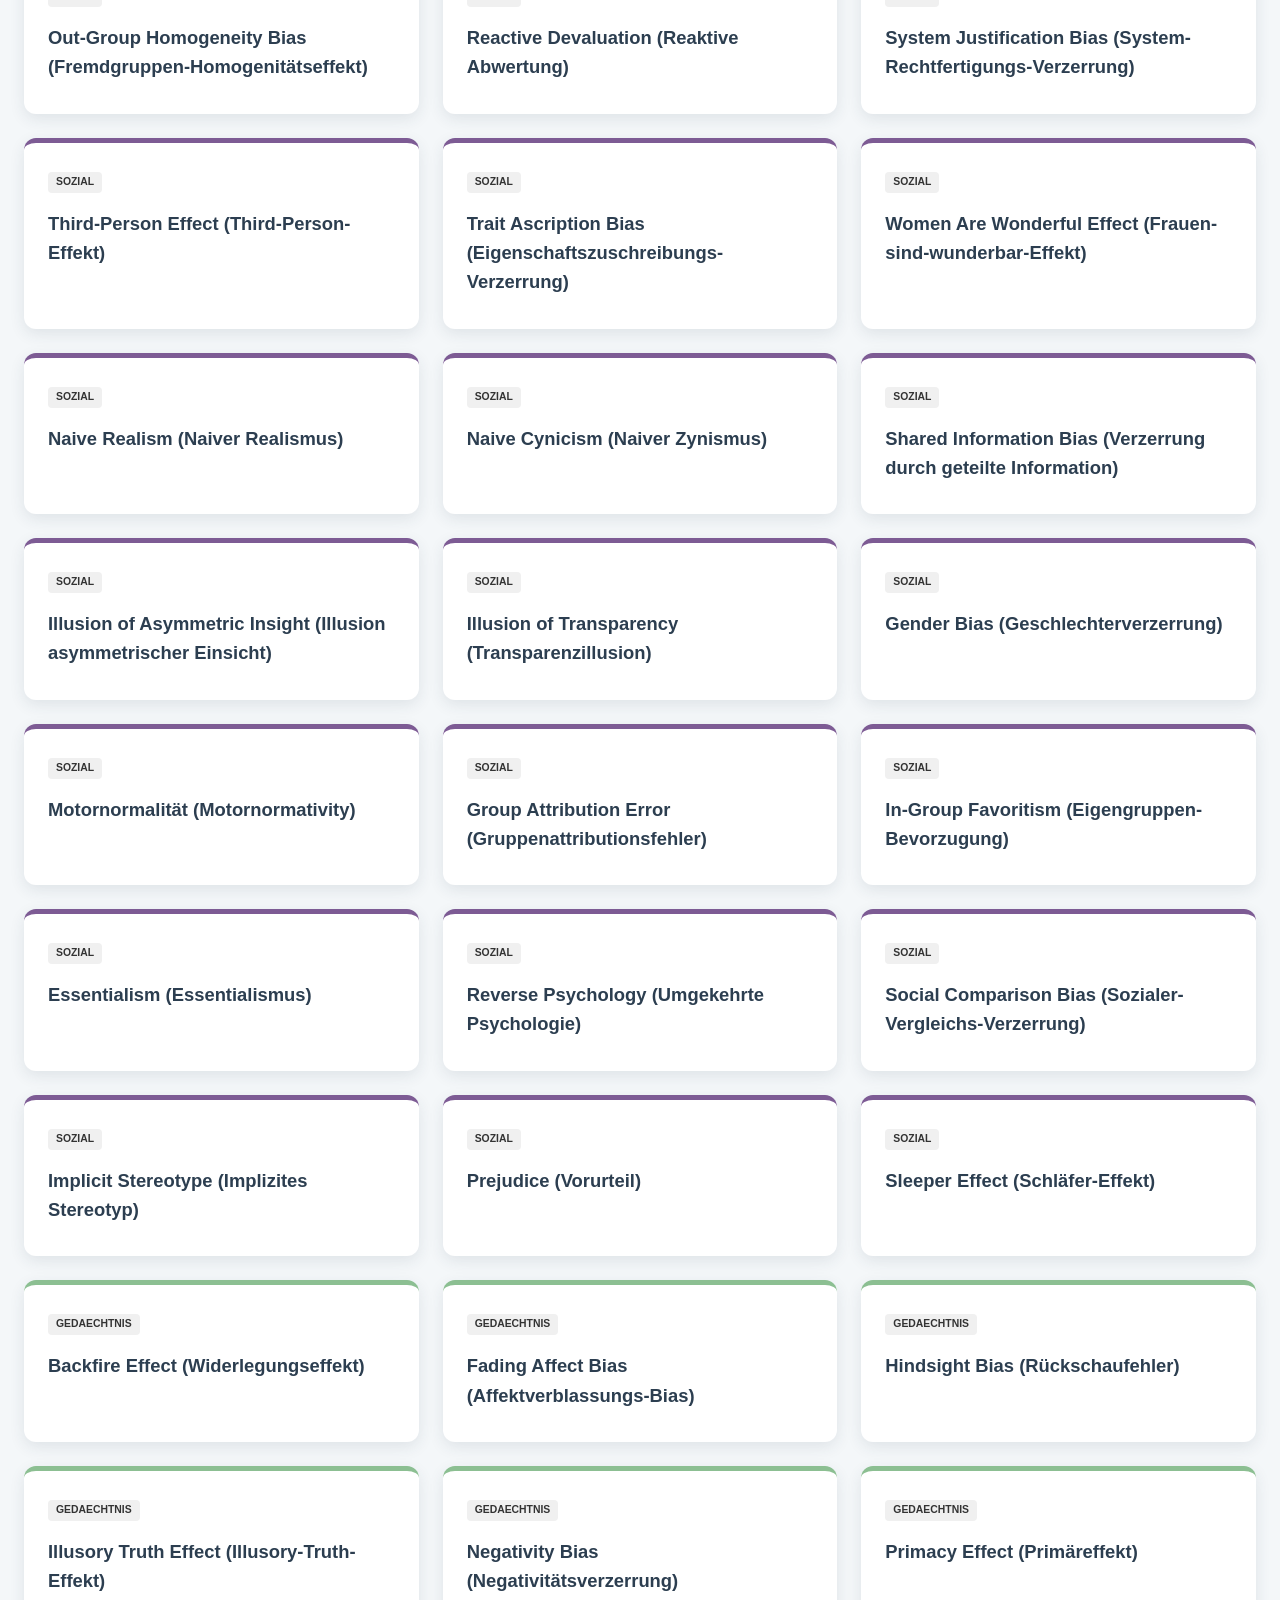
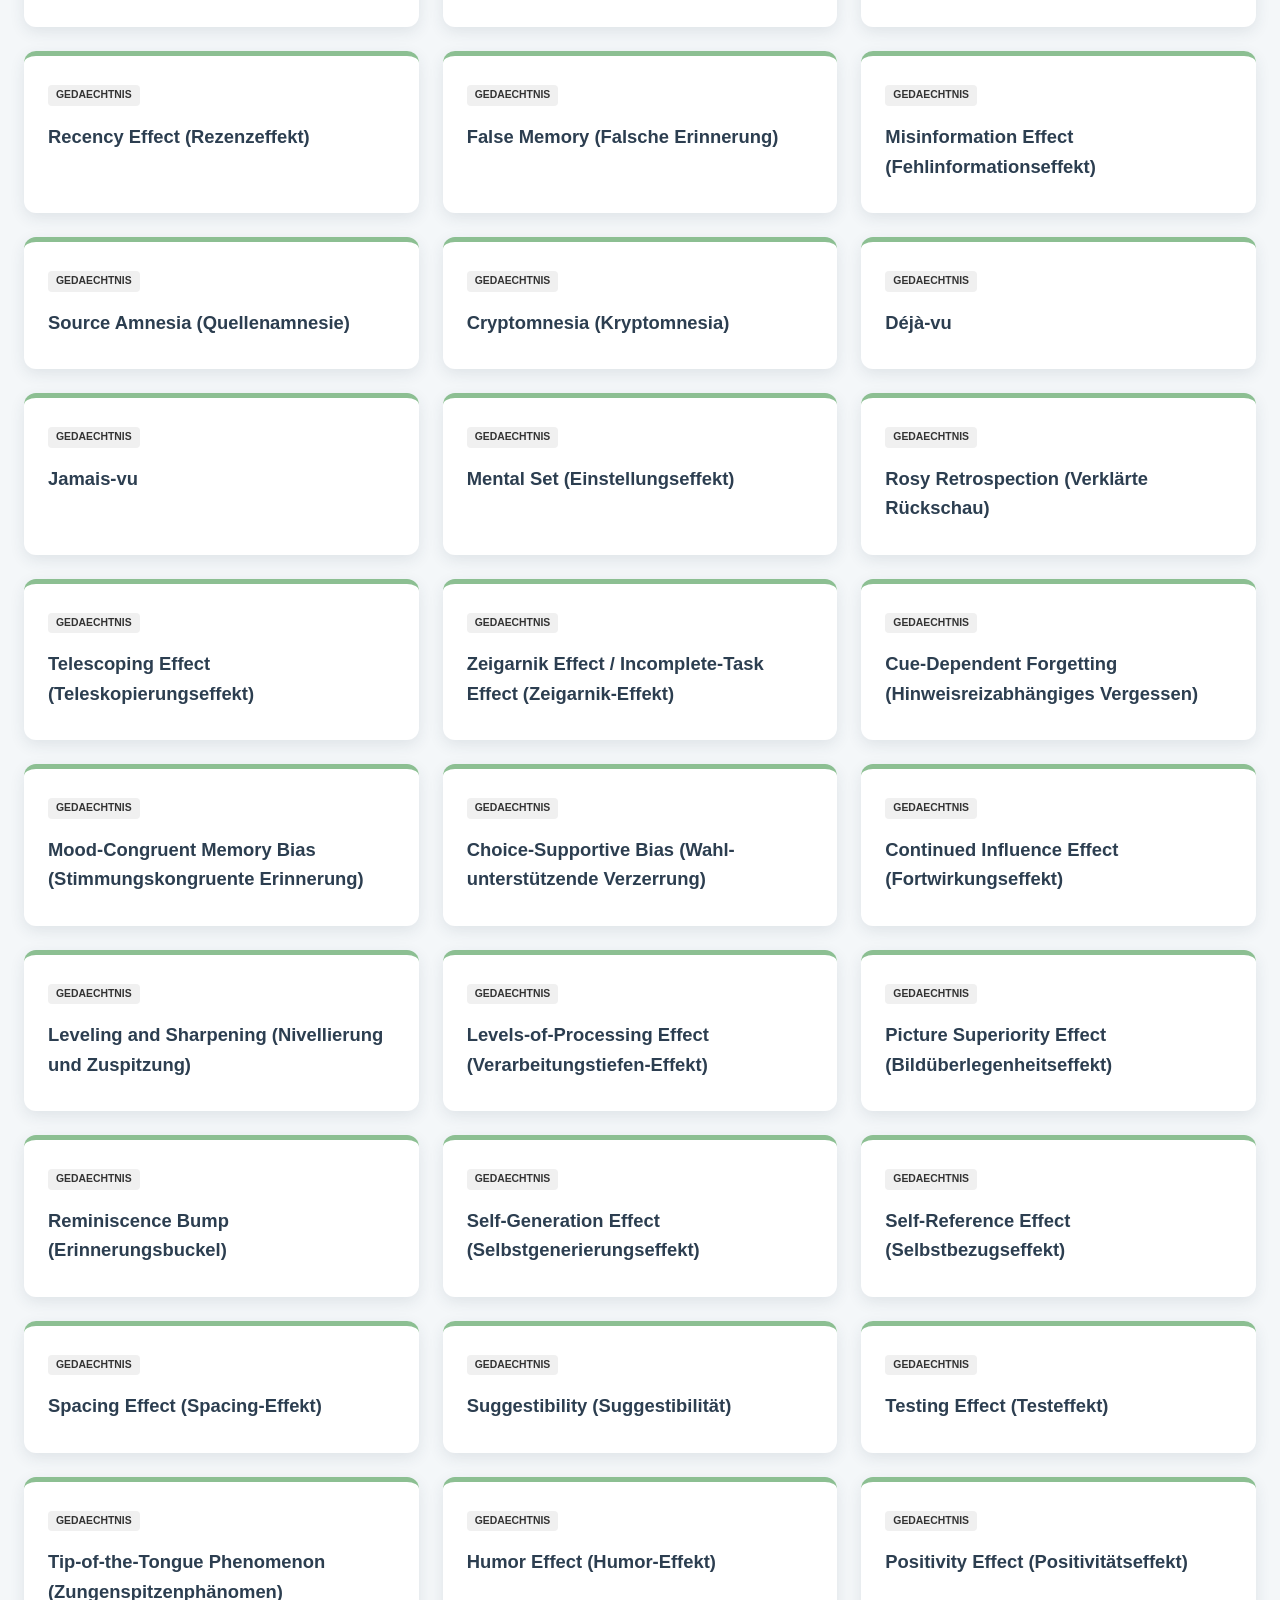
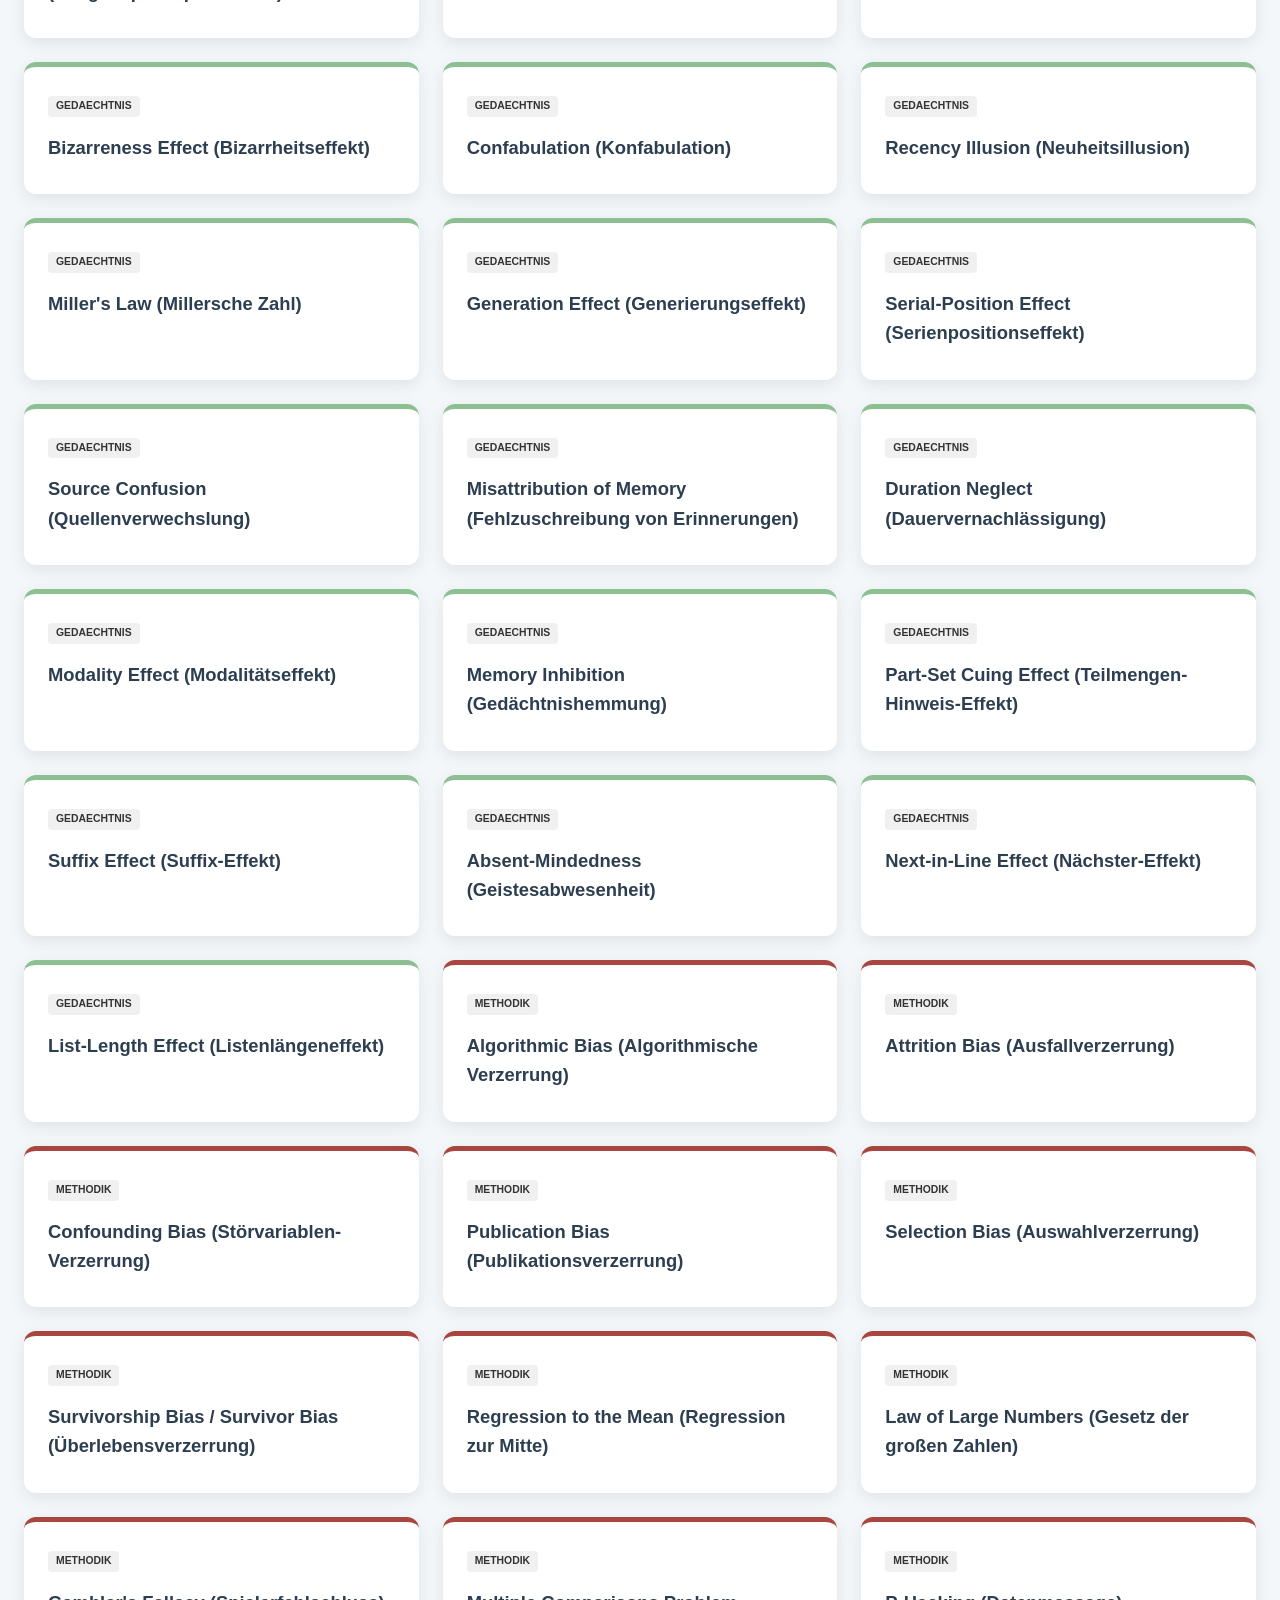
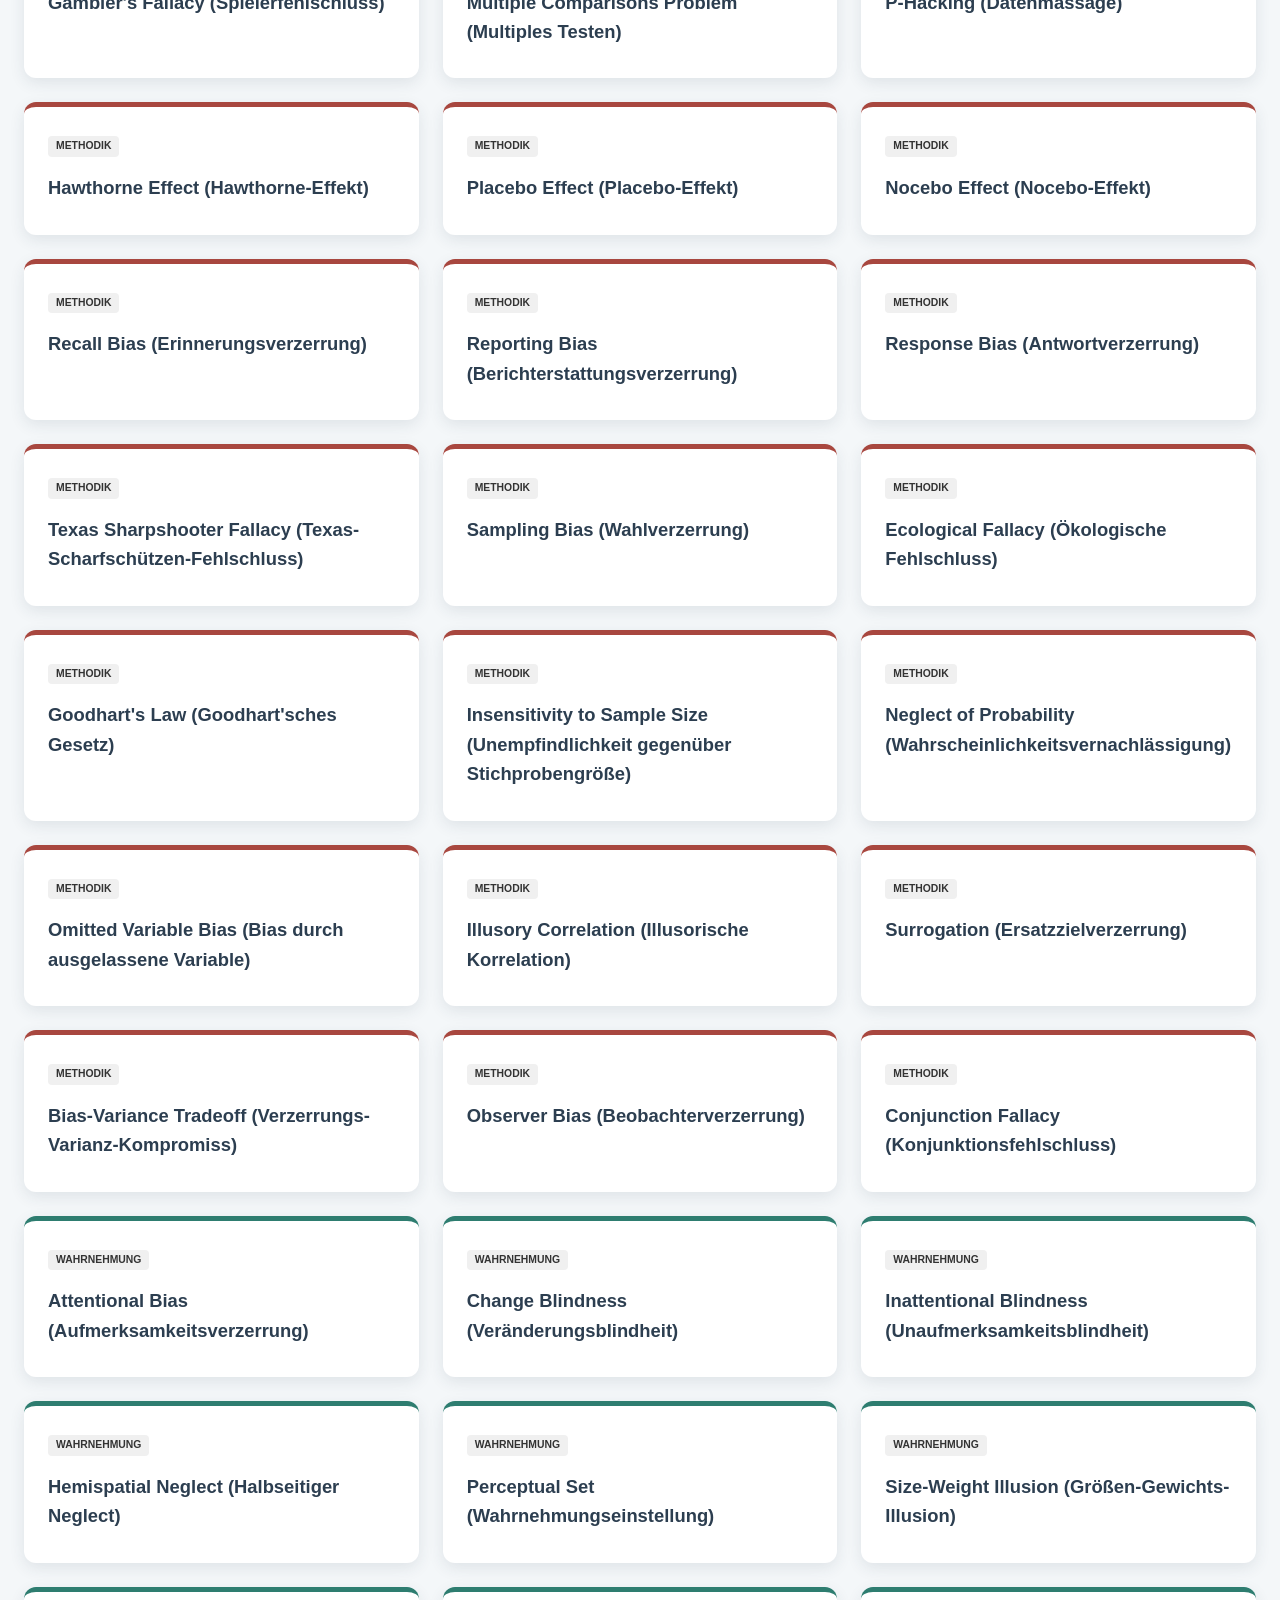
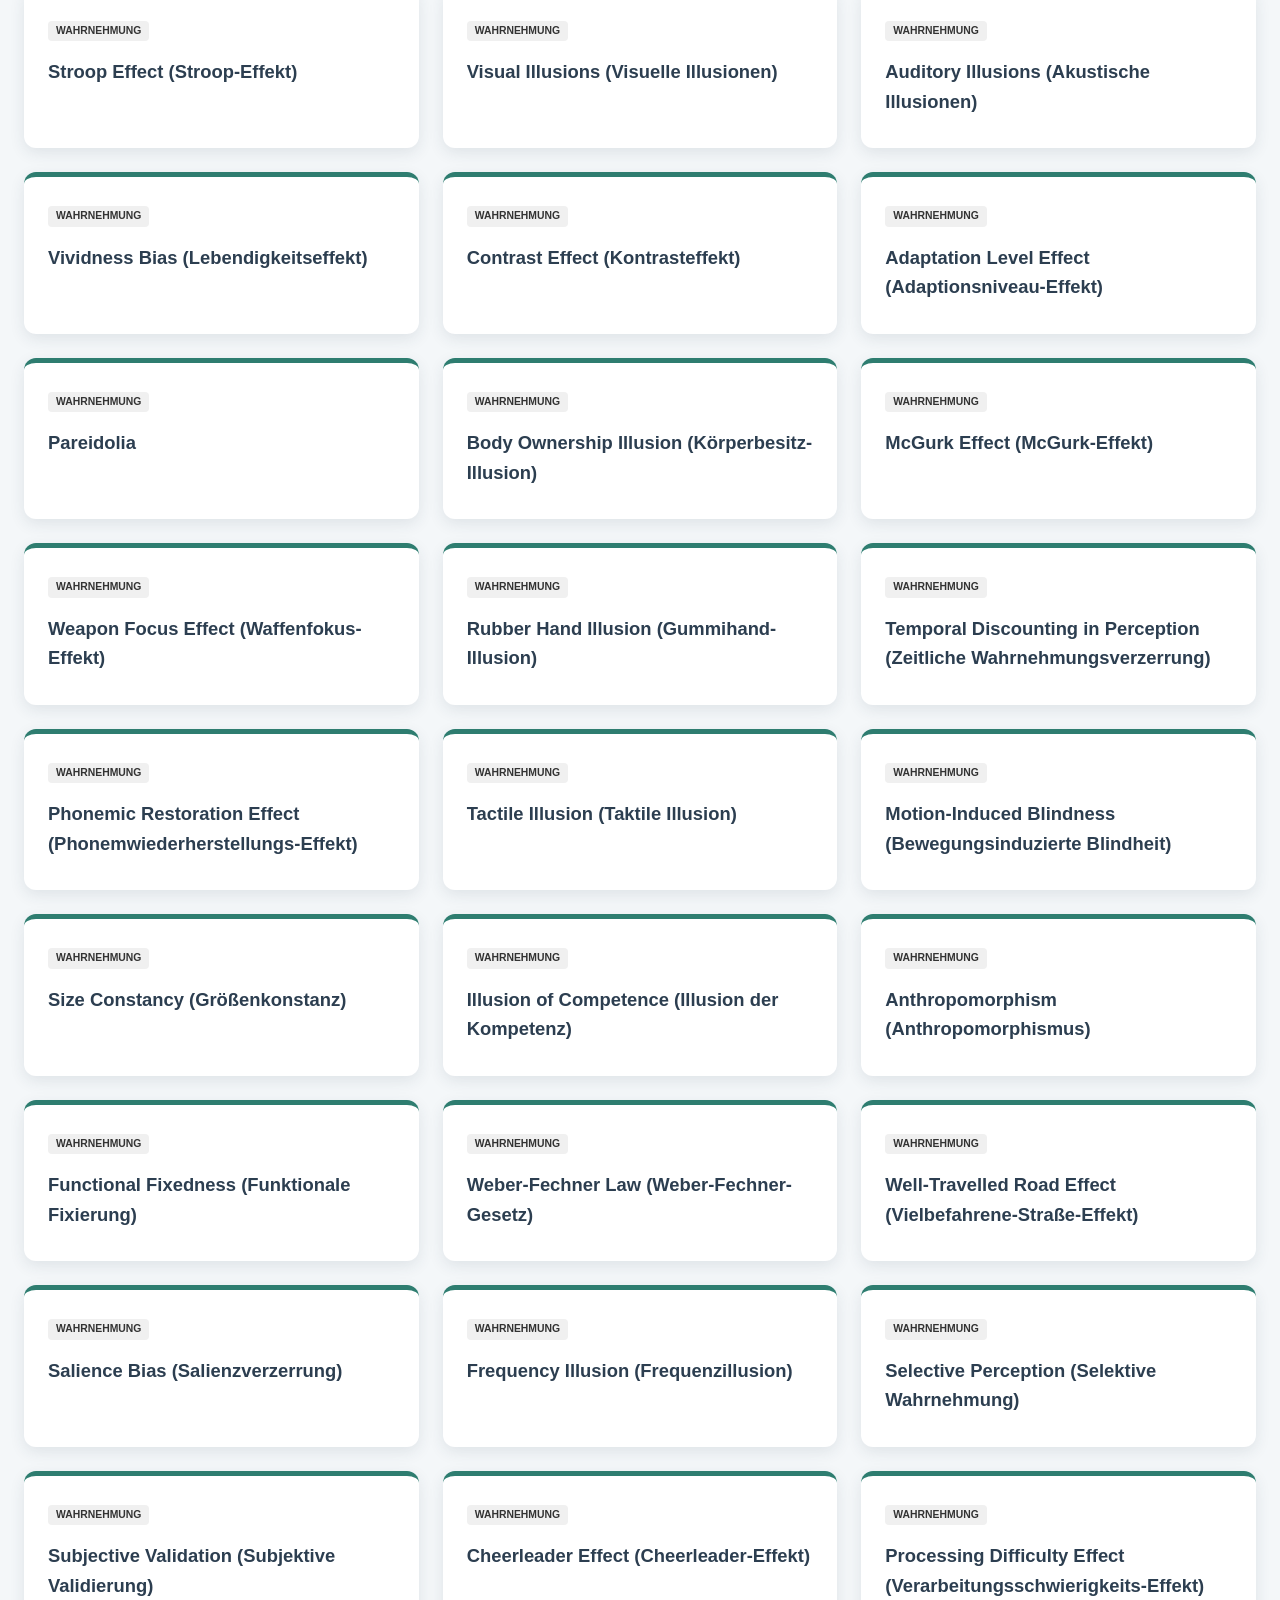
==== commit f03969e8: "Anzahl der Verzerrungen im Text auf 333 aktualisiert Co-Authored-By: Claude Opus 5.5 <noreply@anthro" ====
--- a/index.html
+++ b/index.html
@@ -31,7 +31,7 @@
             <p class="intro-text">
                 Kognitive Verzerrungen sind systematische Fehler in der Wahrnehmung, Erinnerung und Bewertung von
                 Informationen – sie beeinflussen, oft unbemerkt, unsere Entscheidungen und Urteile. Diese Webseite gibt
-                einen kompakten Überblick über mehr als 300 dieser Denkfallen, kategorisiert und jeweils mit einem
+                einen kompakten Überblick über mehr als 333 dieser Denkfallen, kategorisiert und jeweils mit einem
                 anschaulichen <strong><em>Beispiel in kursiv</em></strong> erklärt.<br>
                 <br>Der Anspruch dabei ist nicht Vollständigkeit, sondern <strong>Zugänglichkeit und Inspiration</strong> –
                 es dient als Zugang zu den vielfältigen Verzerrungen, die unser Denken prägen. Damit die Navigation
@@ -50,7 +50,7 @@
             </p>
         </section>
         <div class="search-container">
-            <input type="text" id="searchInput" placeholder="Suche in über 300 Verzerrungen...">
+            <input type="text" id="searchInput" placeholder="Suche in über 333 Verzerrungen...">
         </div>
 
 
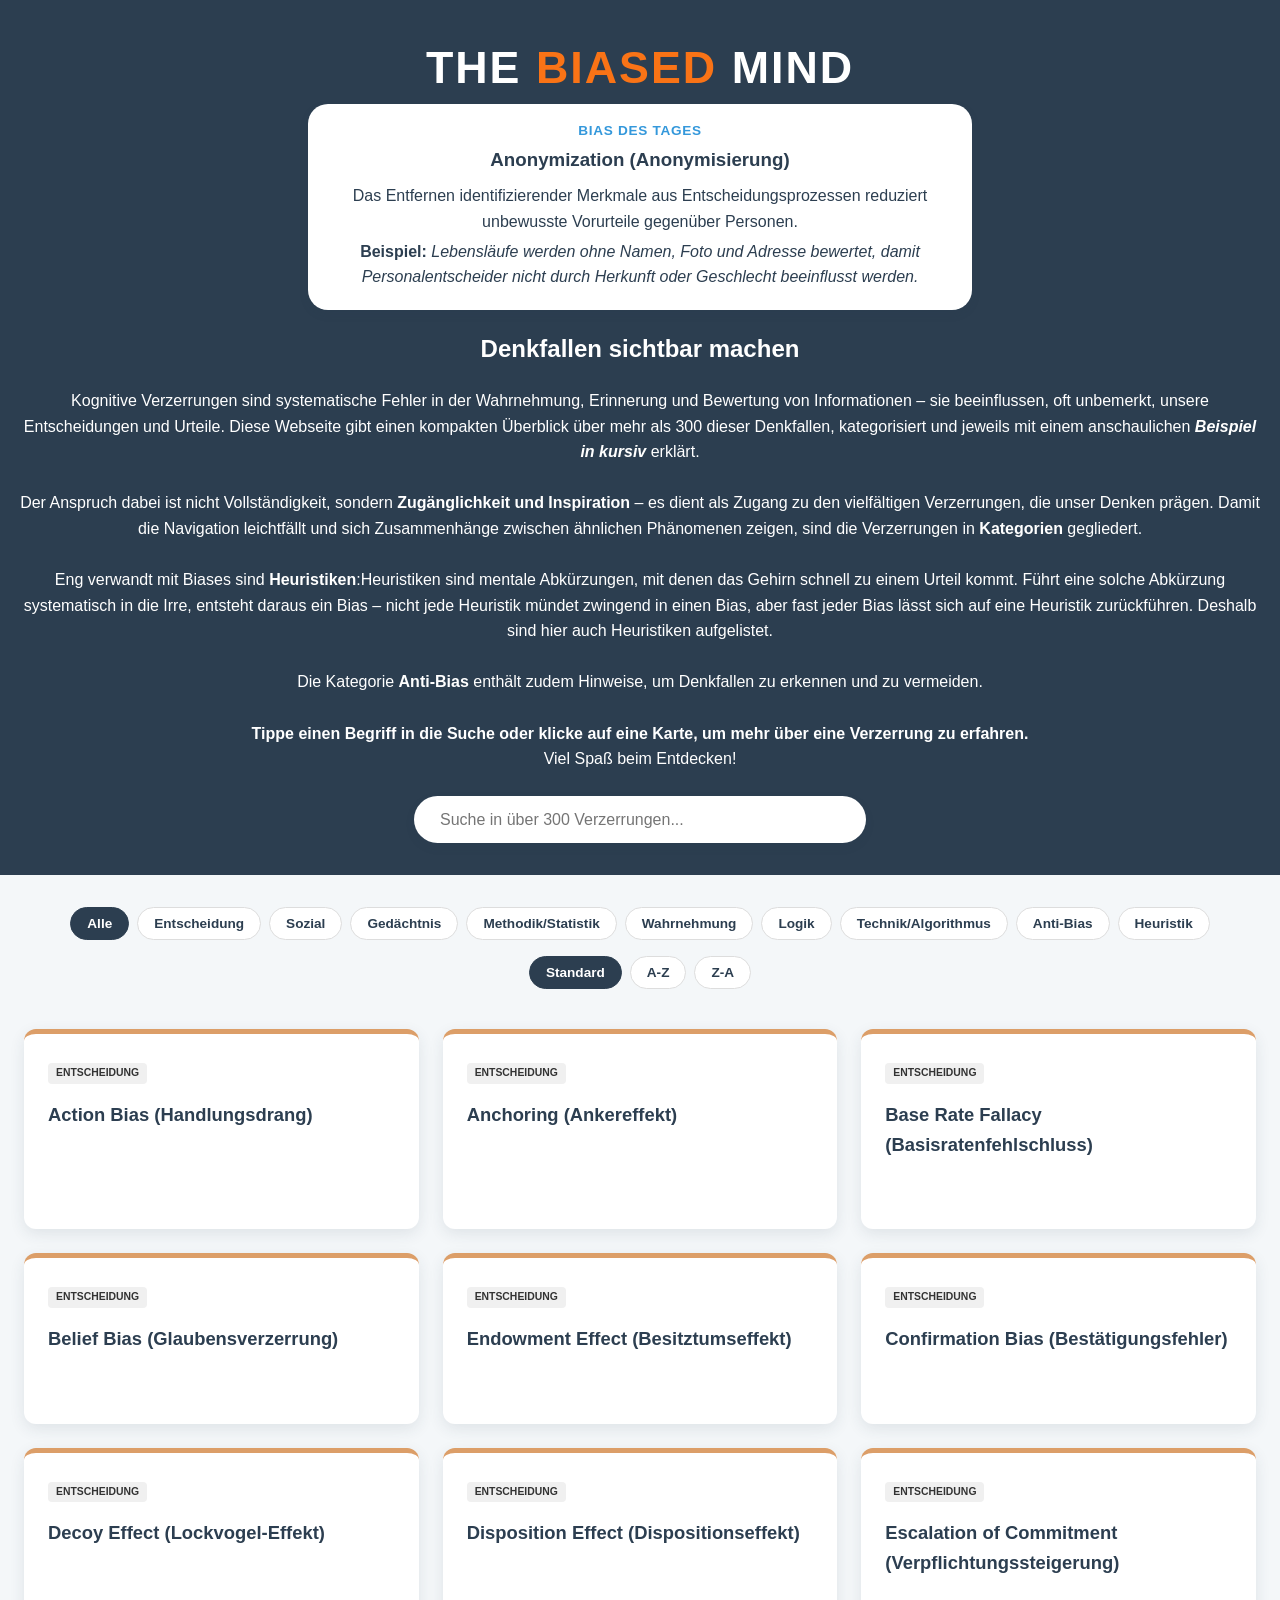
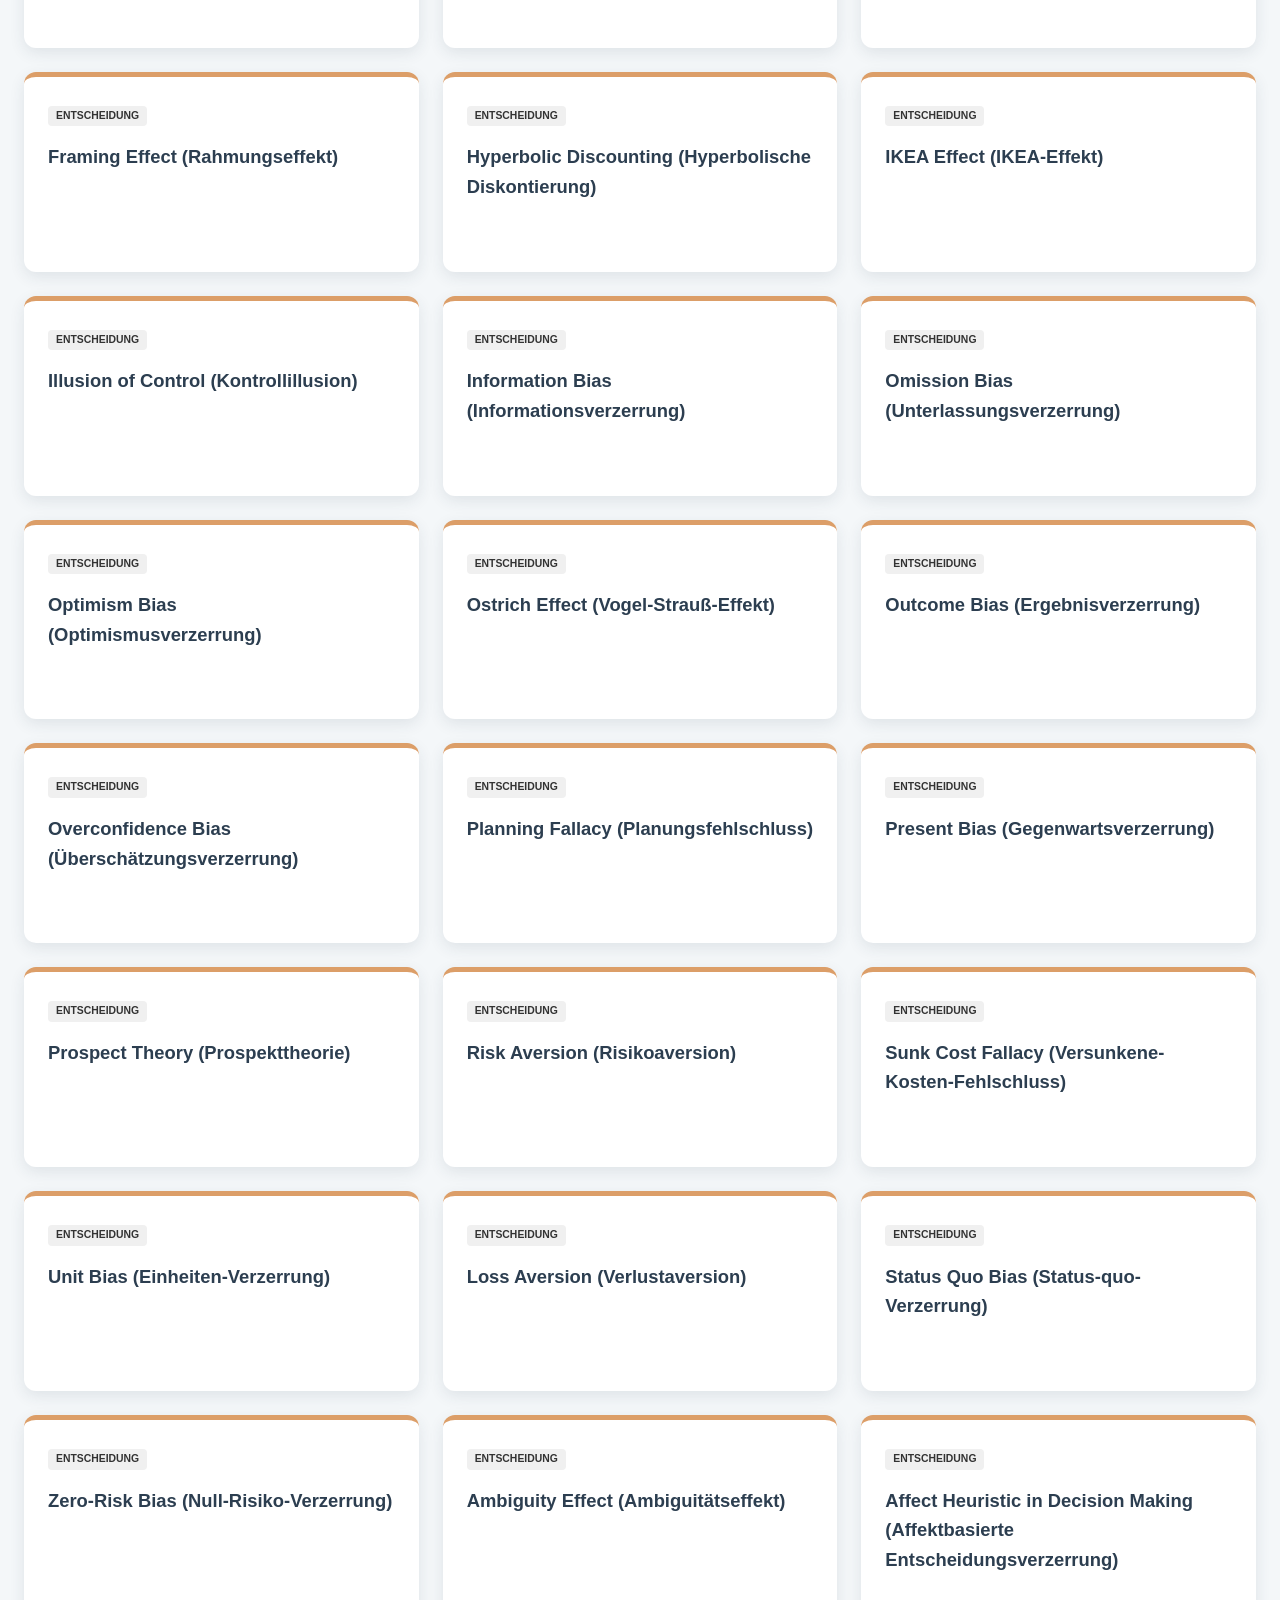
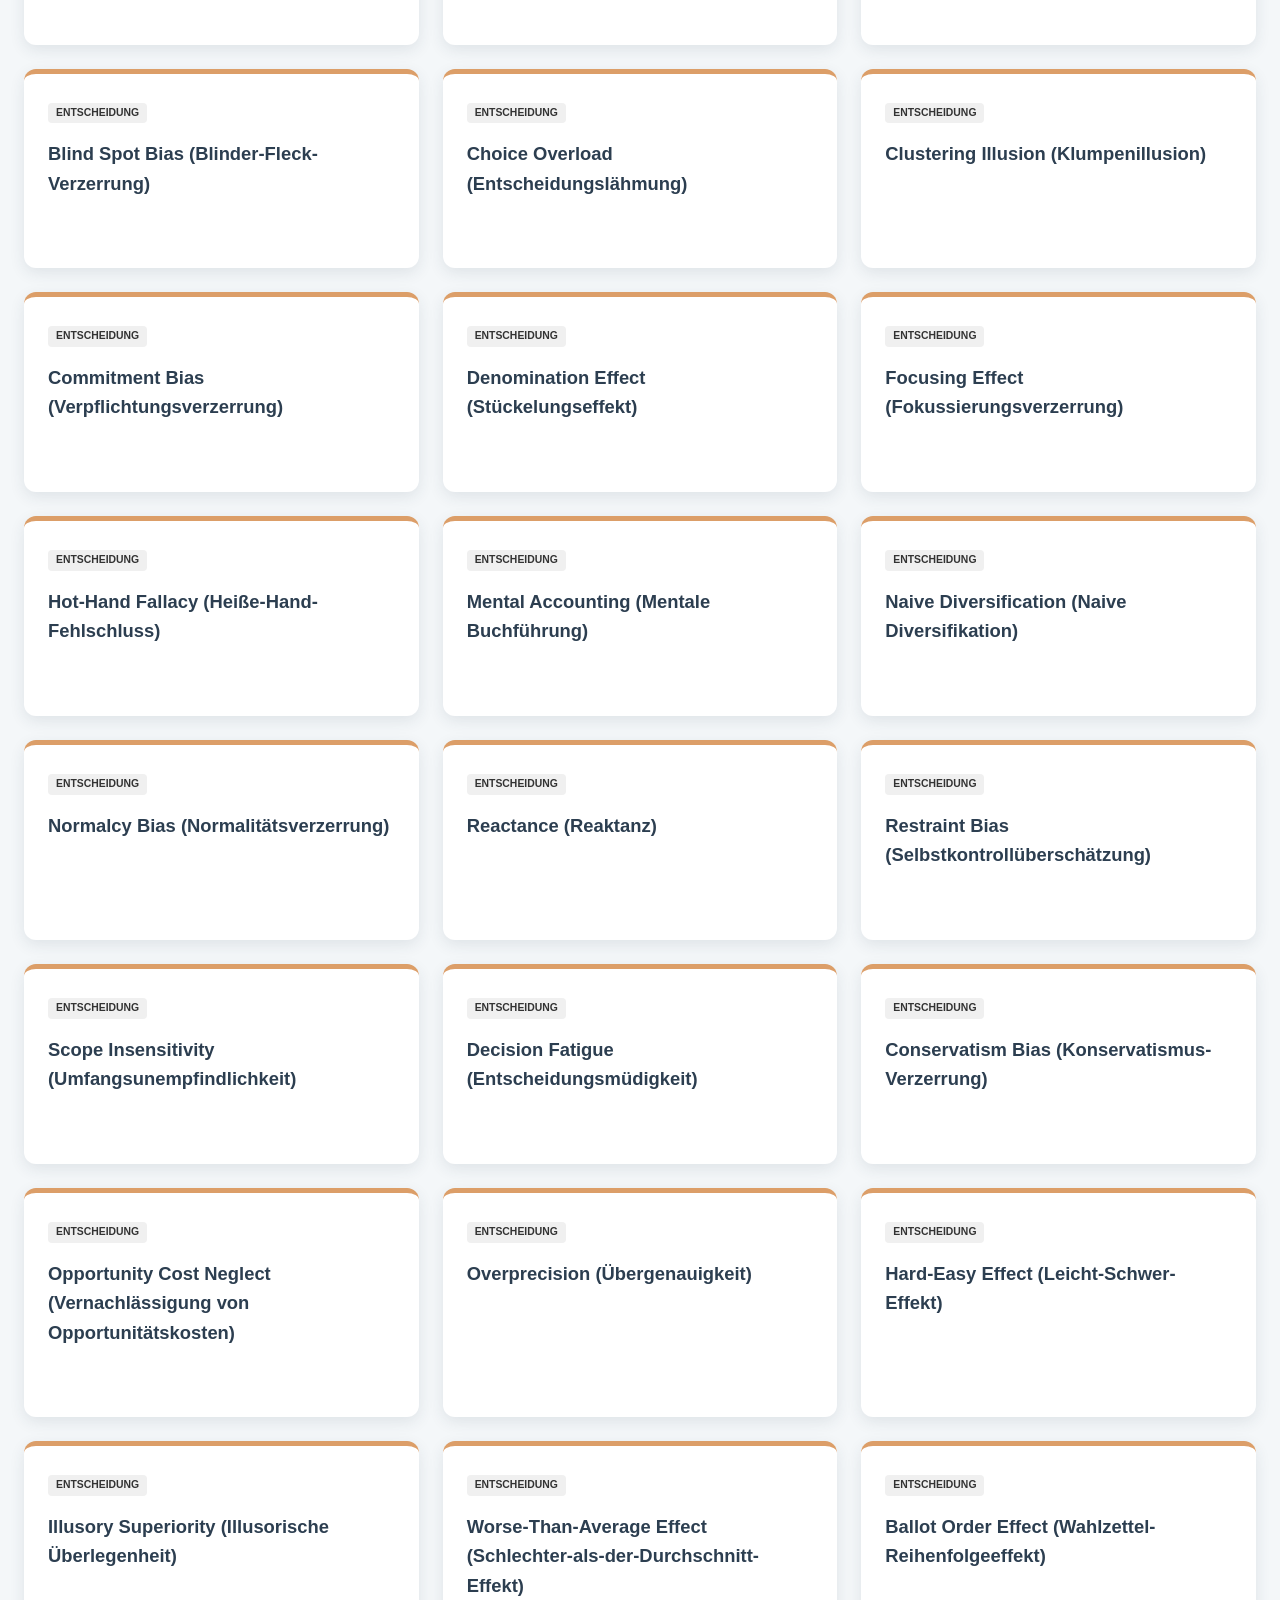
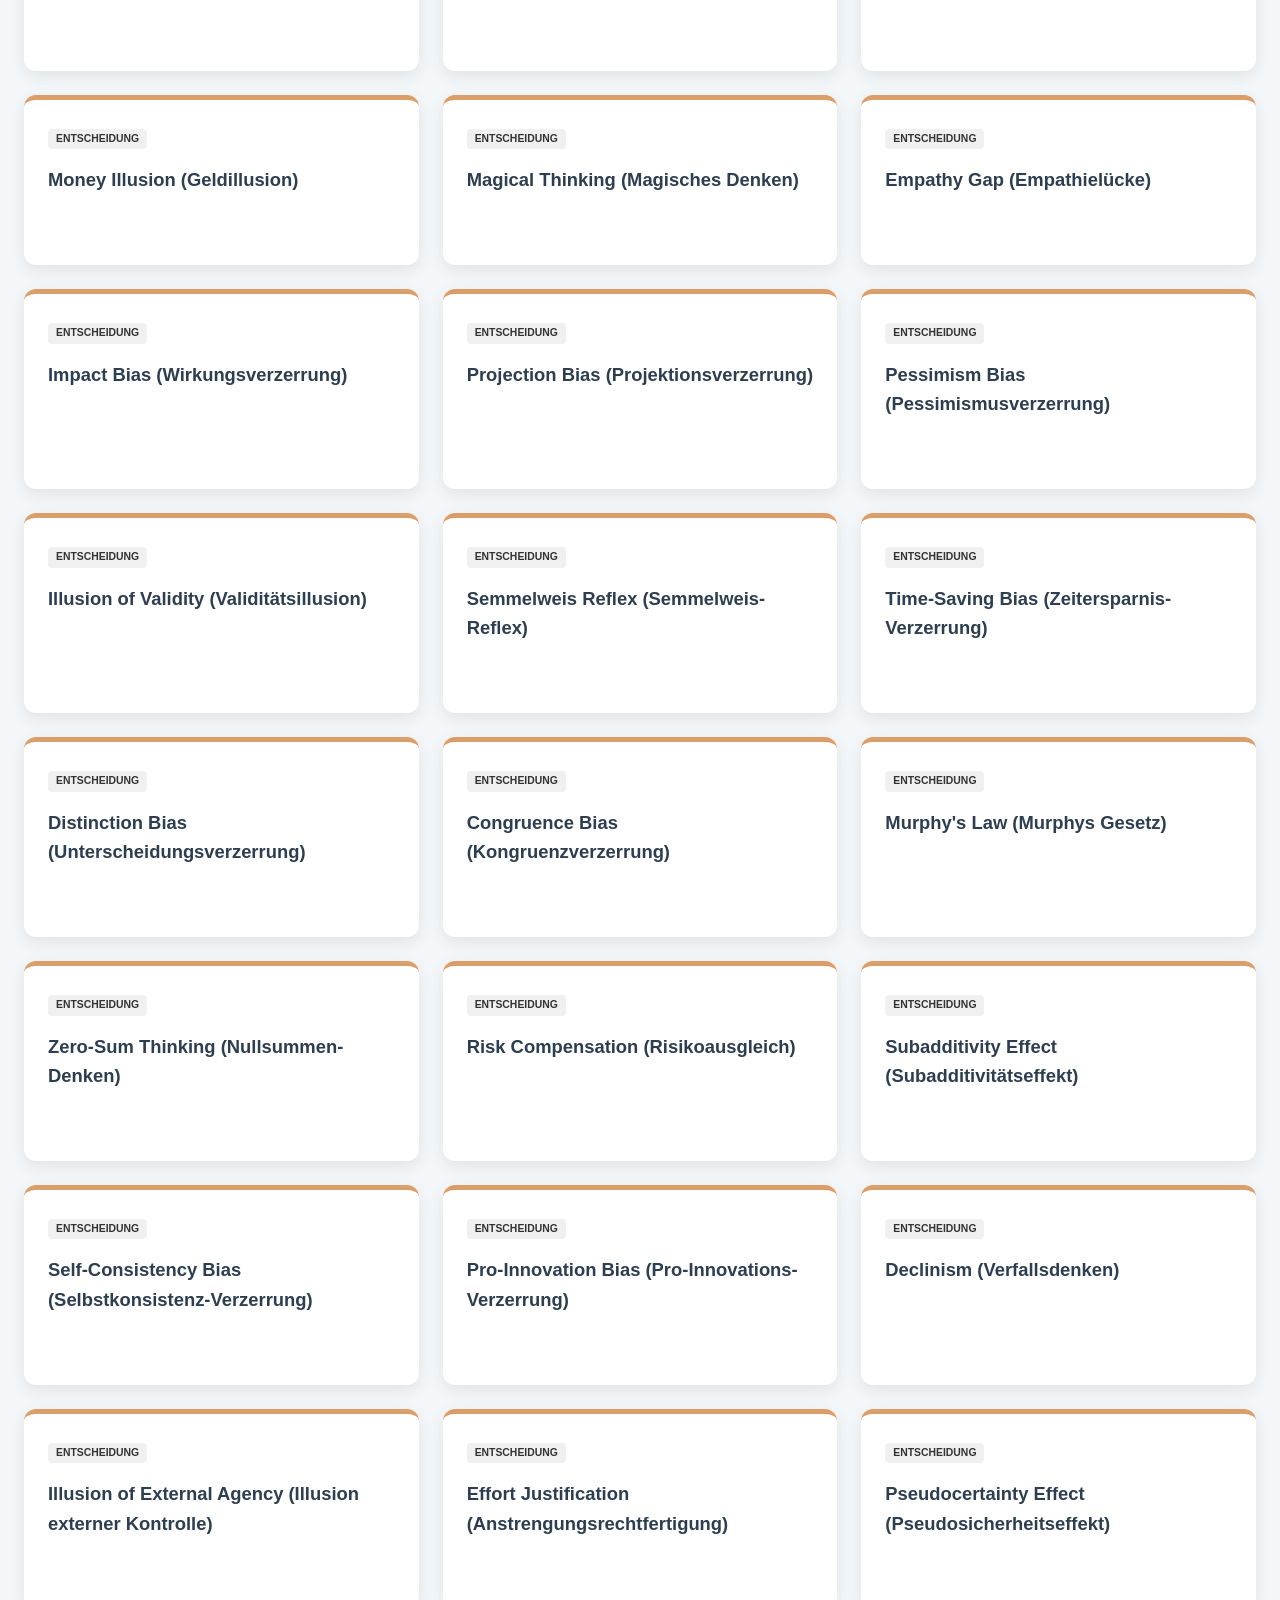
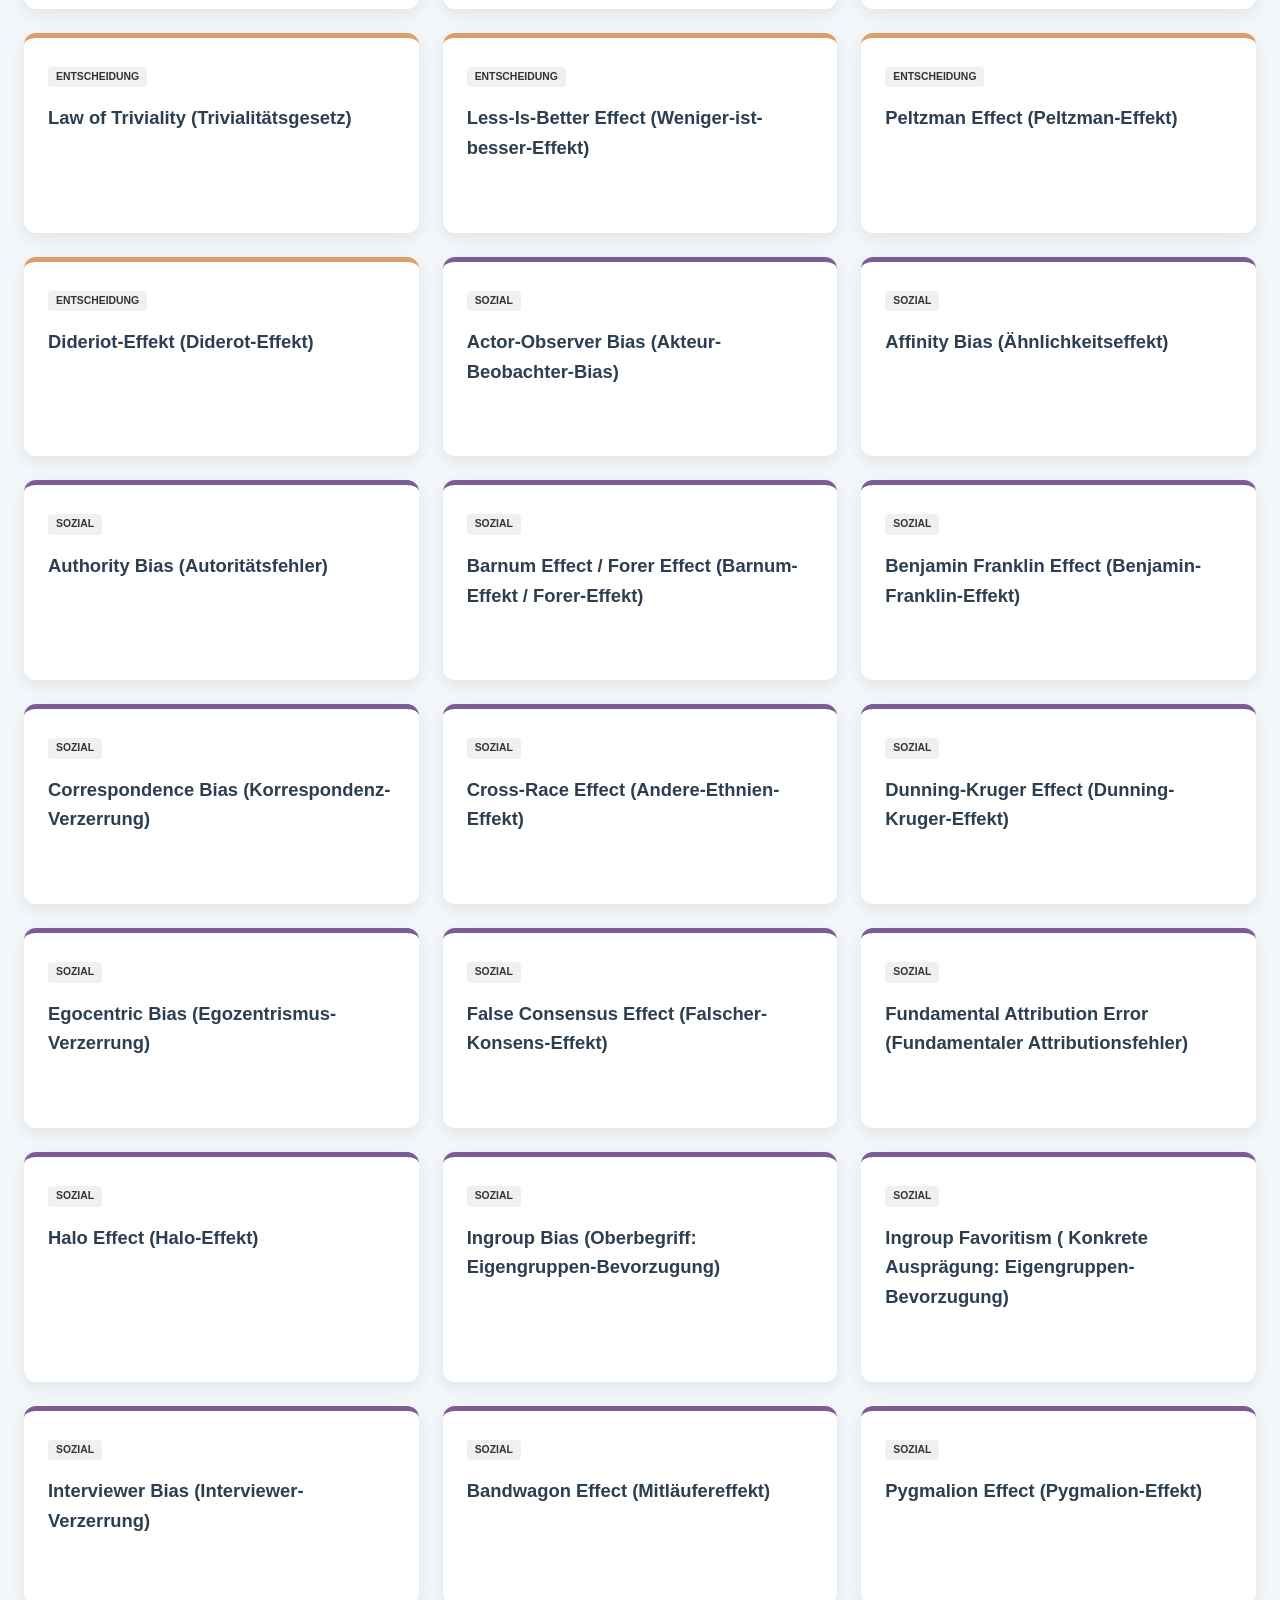
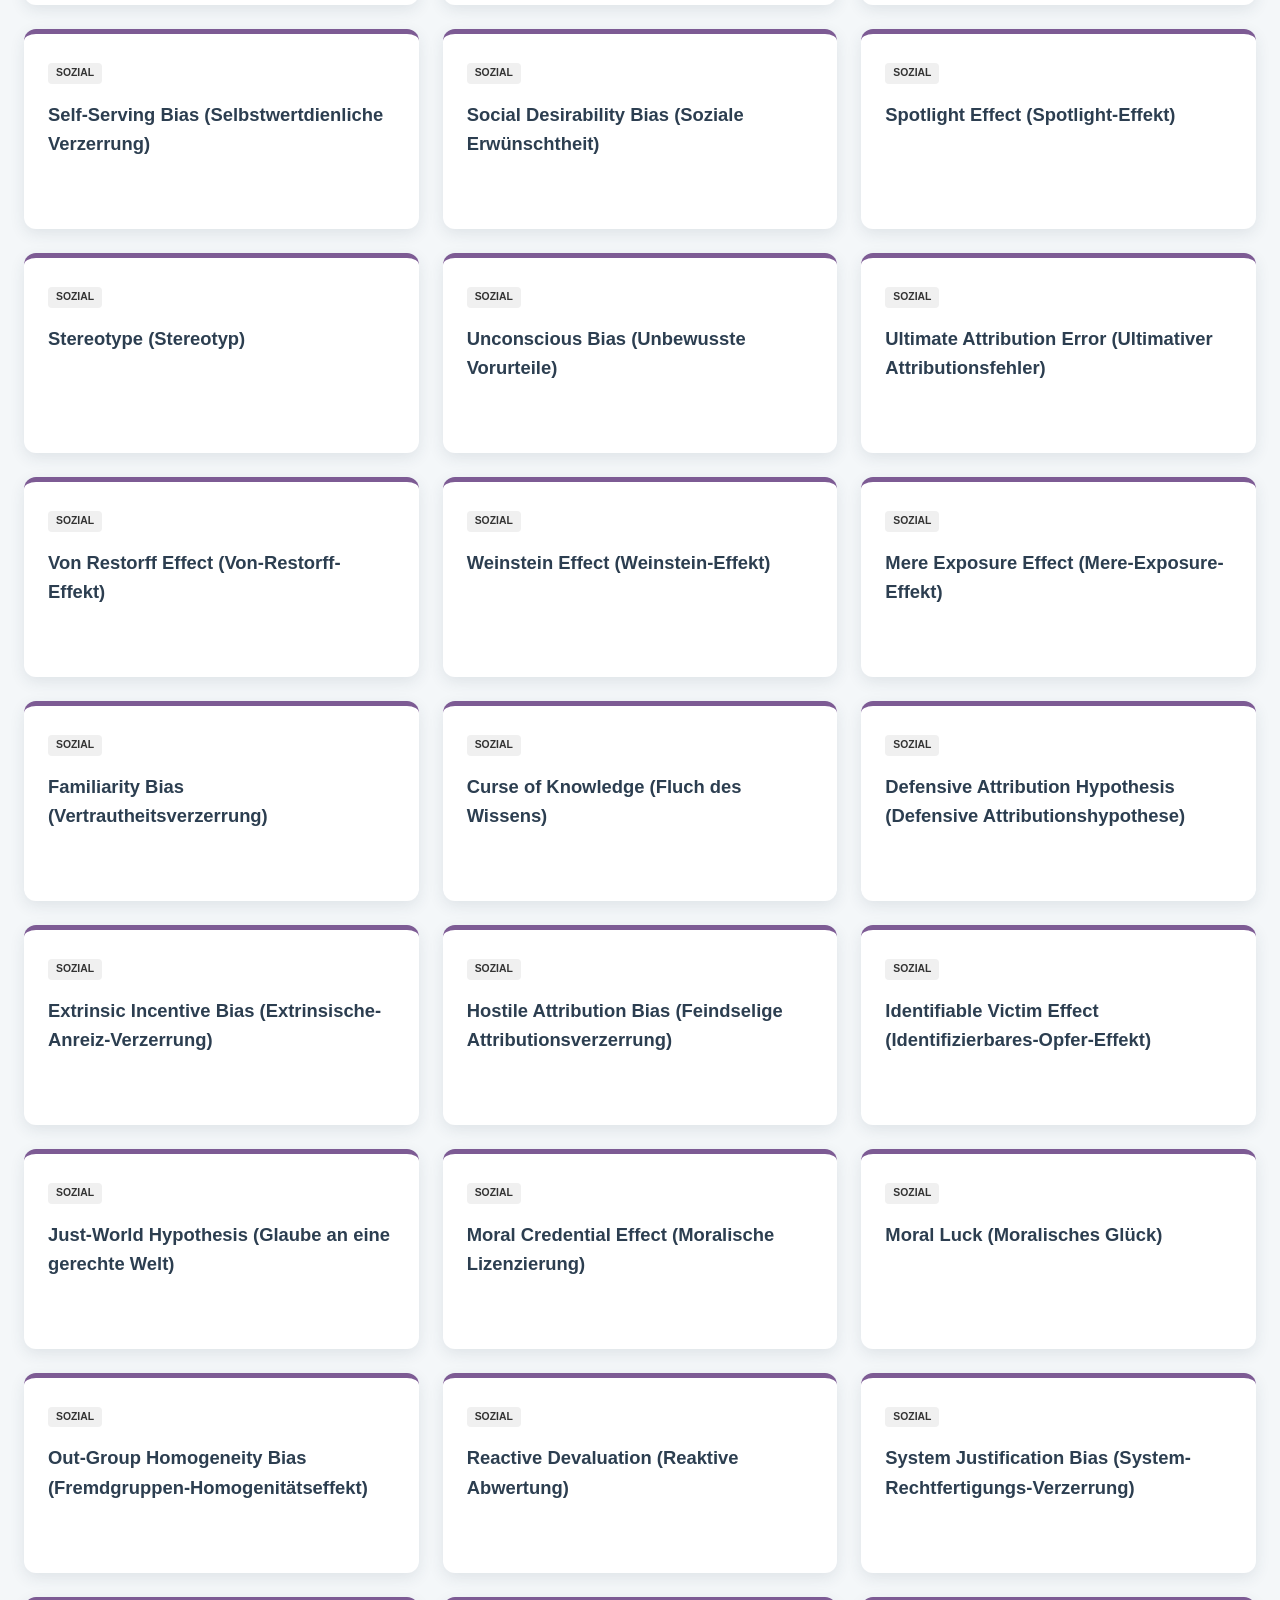
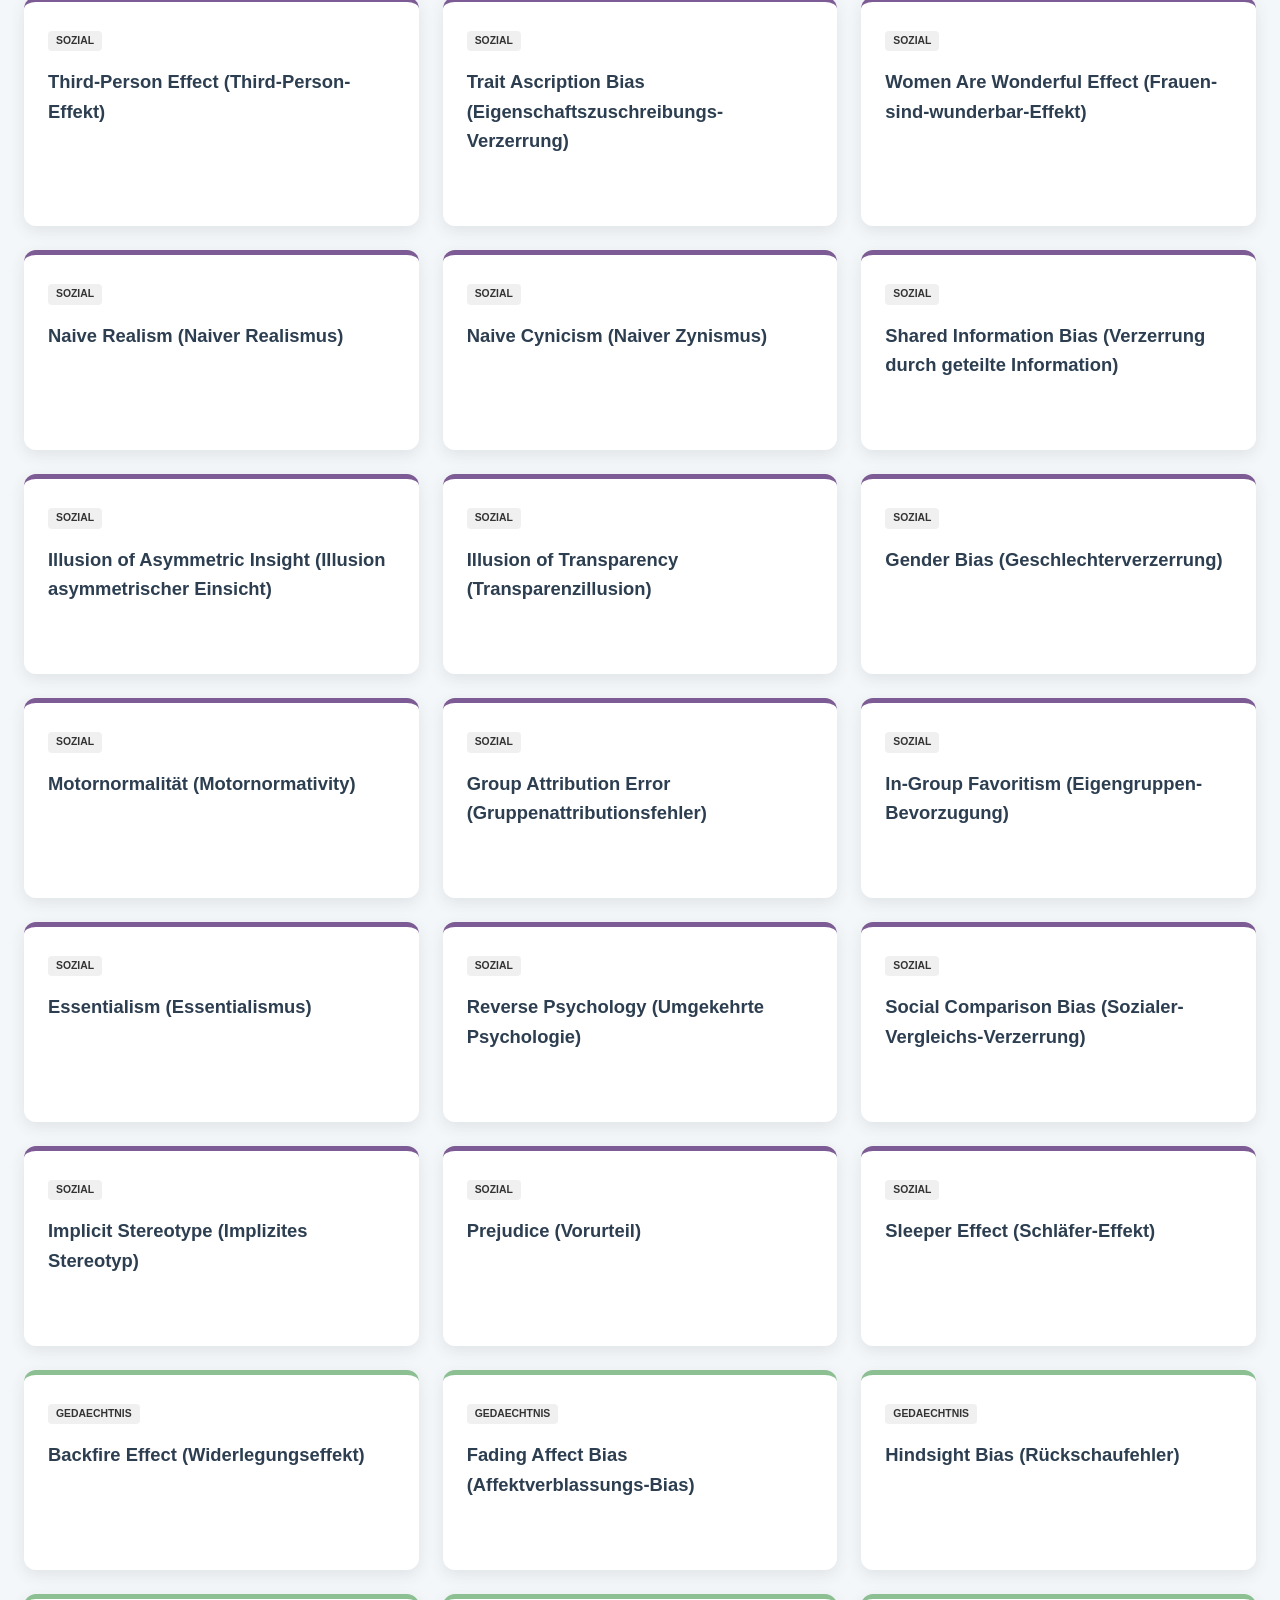
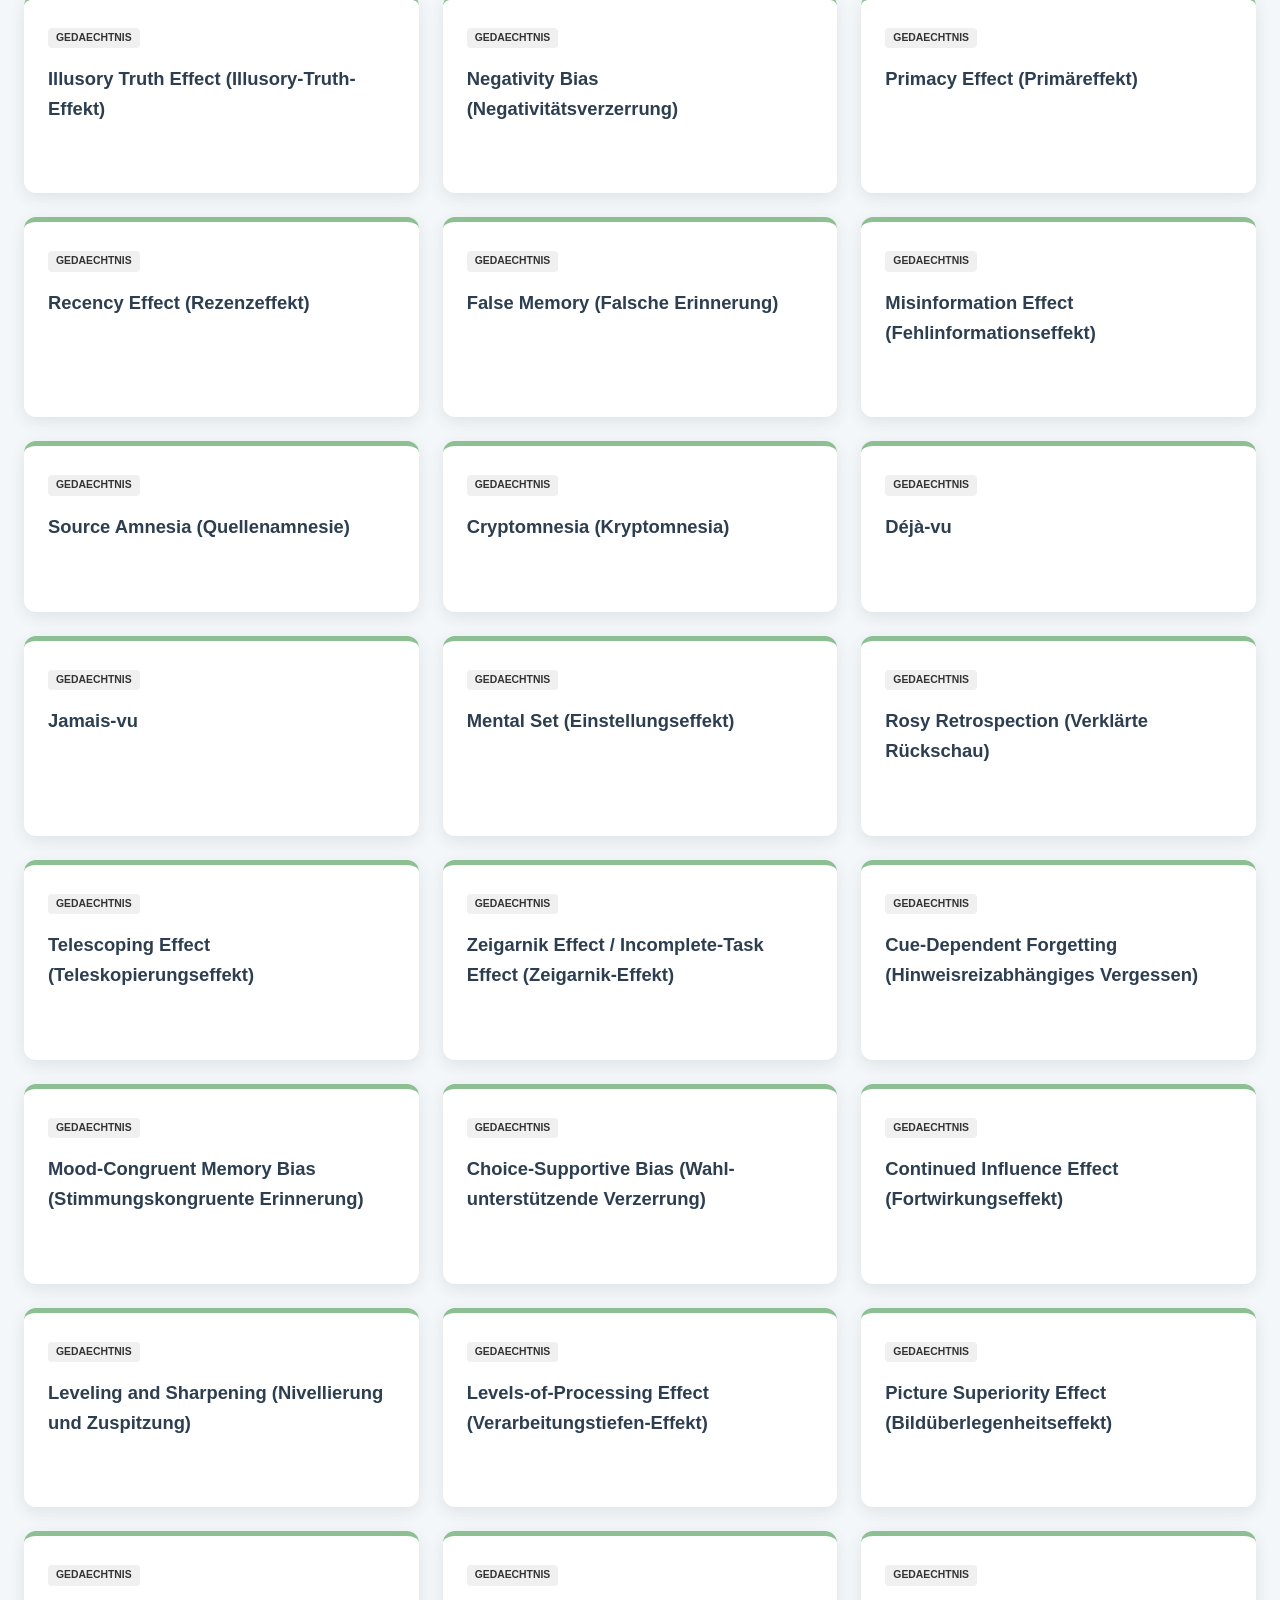
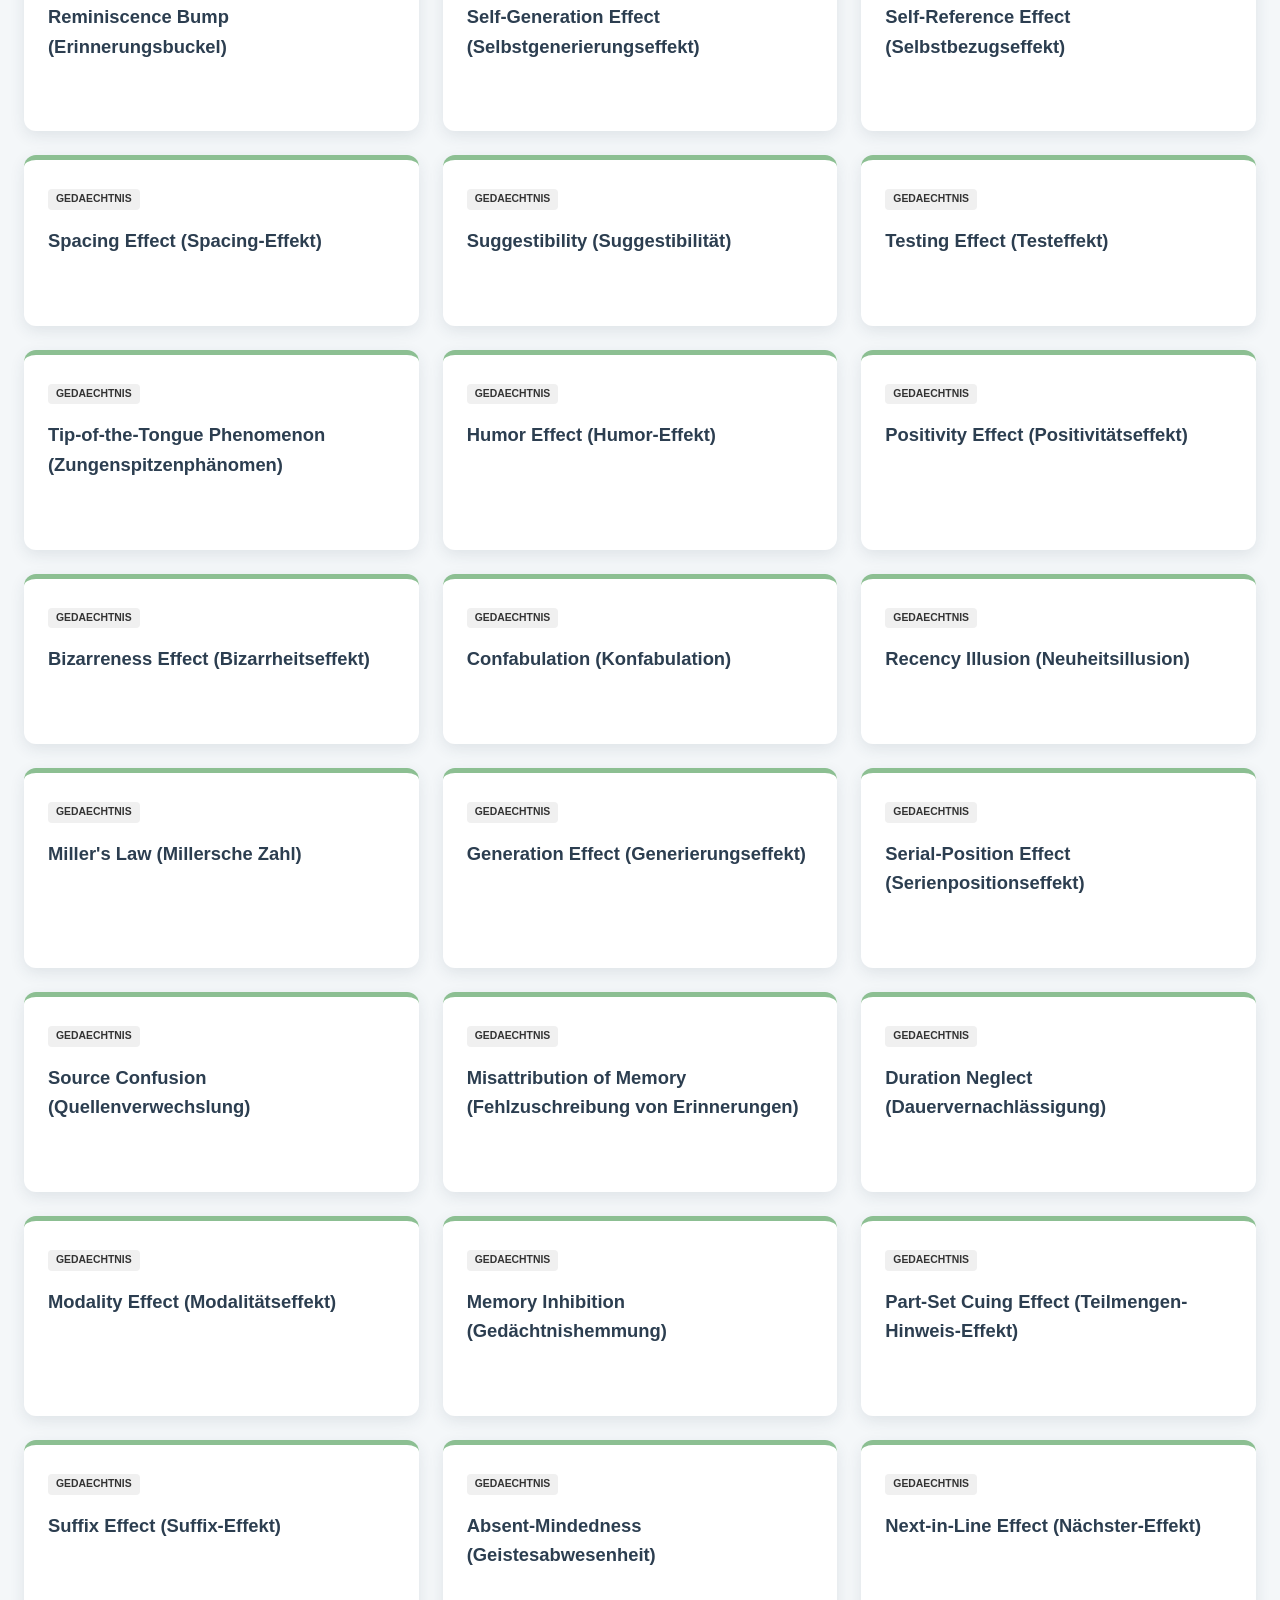
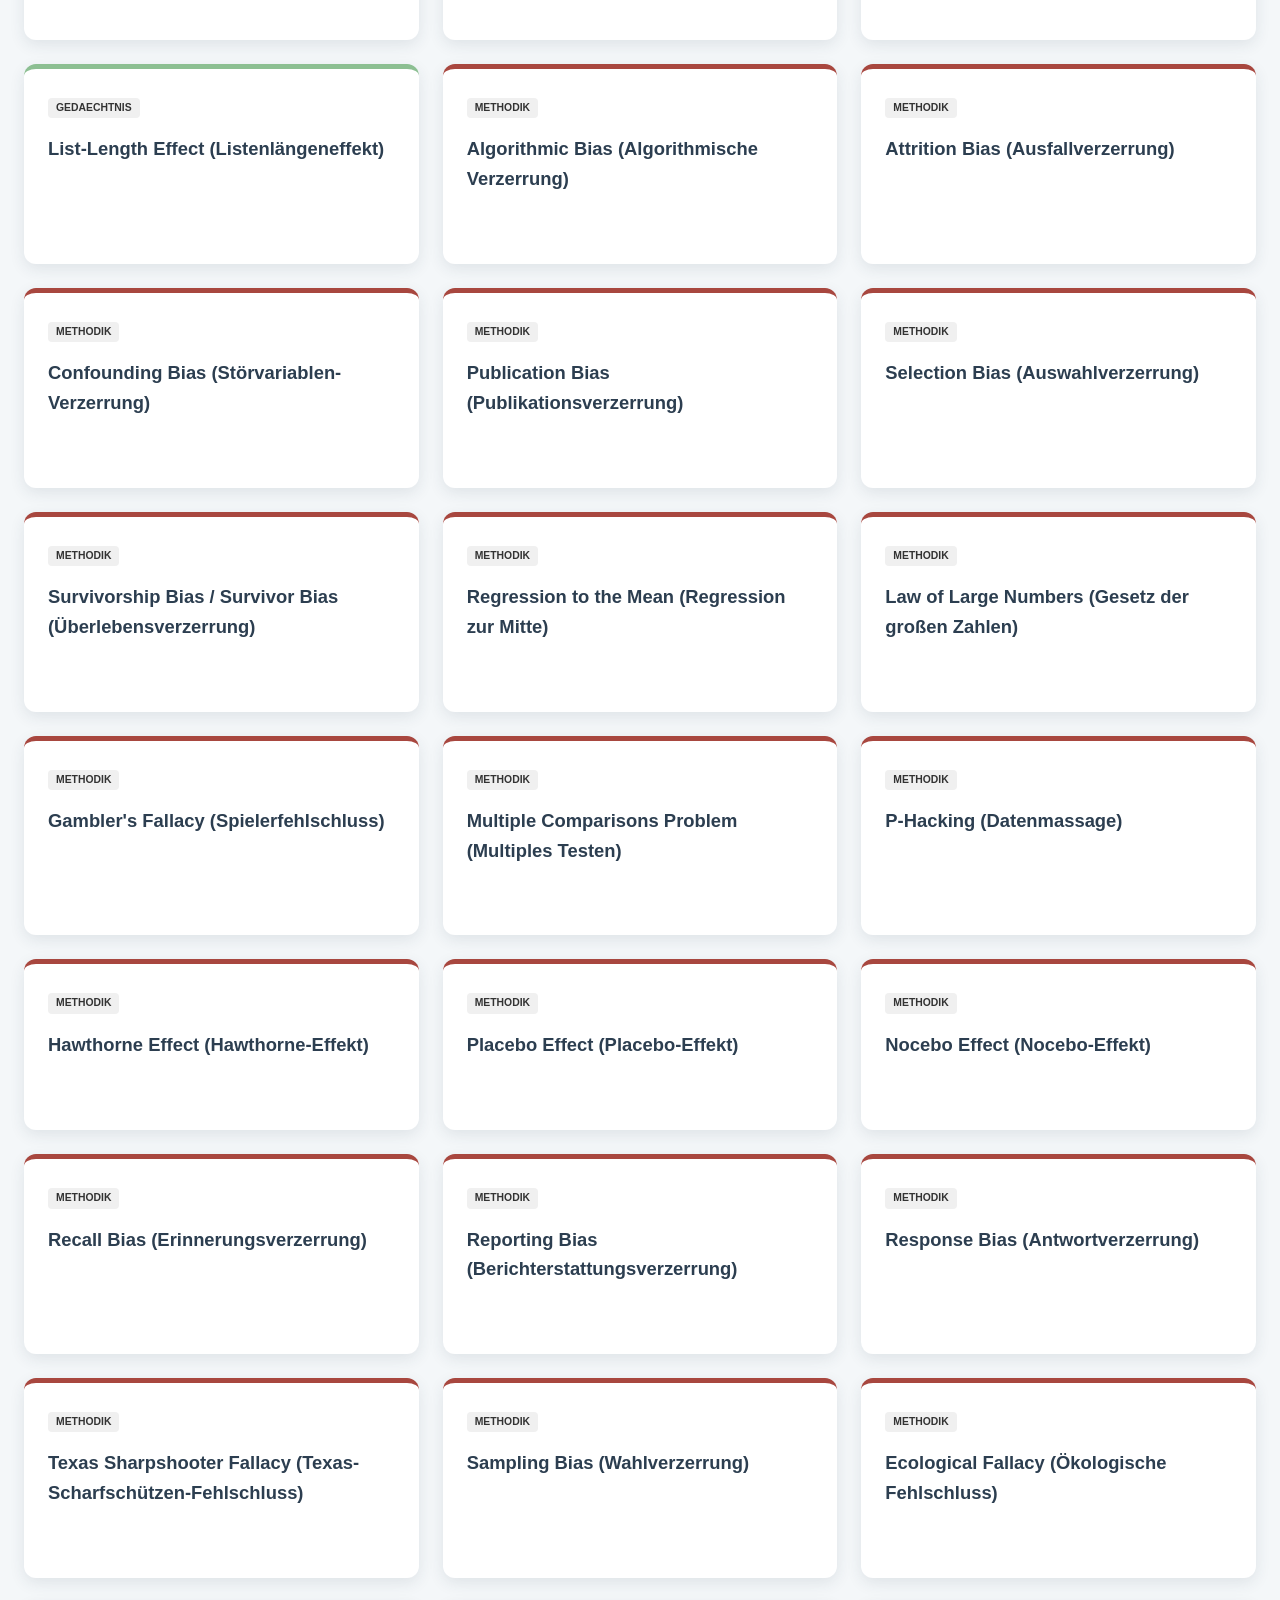
==== commit 39a89348: "code security" ====
--- a/index.html
+++ b/index.html
@@ -3,10 +3,12 @@
 
 <head>
     <meta charset="UTF-8">
-    <meta name="viewport" content="width=device-width, initial-scale=1.0, viewport-fit=cover">
+    <meta http-equiv="Content-Security-Policy" content="default-src 'self'; script-src 'self'; style-src 'self'; img-src 'self' data:; connect-src 'self'; object-src 'none'; base-uri 'self'; form-action 'none'">
+    <meta name="referrer" content="strict-origin-when-cross-origin">
+    <meta name="viewport" content="width=device-width, initial-scale=1.0">
     <title>The Biased Mind - Kognitive Verzerrungen</title>
     <link rel="stylesheet" href="style.css">
-    <link rel="icon" href="/favicon.ico" type="image/x-icon">
+    <link rel="icon" href="favicon.ico" type="image/x-icon">
 </head>
 
 <body>
@@ -31,7 +33,7 @@
             <p class="intro-text">
                 Kognitive Verzerrungen sind systematische Fehler in der Wahrnehmung, Erinnerung und Bewertung von
                 Informationen – sie beeinflussen, oft unbemerkt, unsere Entscheidungen und Urteile. Diese Webseite gibt
-                einen kompakten Überblick über mehr als 333 dieser Denkfallen, kategorisiert und jeweils mit einem
+                einen kompakten Überblick über mehr als 300 dieser Denkfallen, kategorisiert und jeweils mit einem
                 anschaulichen <strong><em>Beispiel in kursiv</em></strong> erklärt.<br>
                 <br>Der Anspruch dabei ist nicht Vollständigkeit, sondern <strong>Zugänglichkeit und Inspiration</strong> –
                 es dient als Zugang zu den vielfältigen Verzerrungen, die unser Denken prägen. Damit die Navigation
@@ -50,7 +52,7 @@
             </p>
         </section>
         <div class="search-container">
-            <input type="text" id="searchInput" placeholder="Suche in über 333 Verzerrungen...">
+            <input type="text" id="searchInput" placeholder="Suche in über 300 Verzerrungen...">
         </div>
 
 
@@ -69,16 +71,10 @@
             <button class="filter-btn" data-filter="anti-bias">Anti-Bias</button>
             <button class="filter-btn" data-filter="heuristik">Heuristik</button>
         </div>
-        <div class="controls-row">
-            <div class="sort-controls" id="sort-container">
-                <button class="sort-btn active" data-sort="default">Standard</button>
-                <button class="sort-btn" data-sort="asc">A-Z</button>
-                <button class="sort-btn" data-sort="desc">Z-A</button>
-            </div>
-            <div class="view-controls" id="view-container" role="group" aria-label="Ansicht wählen">
-                <button class="view-btn active" type="button" data-view="cards" aria-pressed="true">Karten</button>
-                <button class="view-btn" type="button" data-view="list" aria-pressed="false">Liste</button>
-            </div>
+        <div class="sort-controls" id="sort-container">
+            <button class="sort-btn active" data-sort="default">Standard</button>
+            <button class="sort-btn" data-sort="asc">A-Z</button>
+            <button class="sort-btn" data-sort="desc">Z-A</button>
         </div>
     </div>
 
@@ -93,14 +89,6 @@
         <a href="impressum.html">Impressum</a> · <a href="datenschutz.html">Datenschutz</a>
     </footer>
 
-    <!-- Nach-oben-Button: wird per script.js nach einer Bildschirmhöhe Scrolltiefe eingeblendet -->
-    <button id="back-to-top" class="back-to-top" type="button" aria-label="Nach oben">
-        <svg viewBox="0 0 24 24" width="24" height="24" aria-hidden="true">
-            <path d="M12 5l-7 7m7-7l7 7M12 5v14" fill="none" stroke="currentColor"
-                  stroke-width="2.5" stroke-linecap="round" stroke-linejoin="round"/>
-        </svg>
-    </button>
-
     <script src="script.js"></script>
 </body>
 
--- a/style.css
+++ b/style.css
@@ -41,7 +41,7 @@
 
 header h1 {
     margin: 0;
-    font-size: clamp(1.6rem, 7vw, 2.8rem);
+    font-size: 2.8rem;
     font-weight: 700;
     letter-spacing: 2px;
     text-transform: uppercase;
@@ -81,23 +81,14 @@
     margin: 0 auto;
 }
 
-.filter-controls, .sort-controls, .view-controls {
+.filter-controls, .sort-controls {
     display: flex;
     flex-wrap: wrap;
     justify-content: center;
     gap: 0.5rem;
 }
 
-/* Sortierung und Ansicht-Umschalter teilen sich eine Zeile */
-.controls-row {
-    display: flex;
-    flex-wrap: wrap;
-    justify-content: center;
-    align-items: center;
-    gap: 0.5rem 1.5rem;
-}
-
-.filter-btn, .sort-btn, .view-btn {
+.filter-btn, .sort-btn {
     background-color: var(--card-bg);
     color: var(--header-color);
     border: 1px solid #ddd;
@@ -109,92 +100,12 @@
     transition: all 0.2s ease;
 }
 
-/* Hover-Effekte nur bei echter Maus – auf Touch-Geräten würden sie nach dem Antippen „kleben“.
-   Steht vor .active, damit aktive Buttons beim Überfahren ihr Aussehen behalten. */
-@media (hover: hover) and (pointer: fine) {
-    .filter-btn:hover, .sort-btn:hover, .view-btn:hover {
-        border-color: var(--accent-color);
-        color: var(--accent-color);
-    }
-
-    .bias-card:hover {
-        transform: translateY(-5px);
-    }
-
-    /* Glow-Effekt für Filter-Buttons */
-    .filter-btn[data-filter="entscheidung"]:hover {
-        background-color: var(--cat-entscheidung);
-        border-color: var(--cat-entscheidung);
-        color: var(--header-color);
-        box-shadow: 0 0 12px rgba(223, 135, 58, 0.10);
-    }
-
-    .filter-btn[data-filter="sozial"]:hover {
-        background-color: var(--cat-sozial);
-        border-color: var(--cat-sozial);
-        color: var(--header-color);
-        box-shadow: 0 0 12px rgba(155, 89, 182, 0.10);
-    }
-
-    .filter-btn[data-filter="gedaechtnis"]:hover {
-        background-color: var(--cat-gedaechtnis);
-        border-color: var(--cat-gedaechtnis);
-        color: var(--header-color);
-        box-shadow: 0 0 12px rgba(118, 236, 118, 0.10);
-    }
-
-    .filter-btn[data-filter="methodik"]:hover {
-        background-color: var(--cat-methodik);
-        border-color: var(--cat-methodik);
-        color: var(--header-color);
-        box-shadow: 0 0 12px rgba(227, 31, 9, 0.10);
-    }
-
-    .filter-btn[data-filter="wahrnehmung"]:hover {
-        background-color: var(--cat-wahrnehmung);
-        border-color: var(--cat-wahrnehmung);
-        color: var(--header-color);
-        box-shadow: 0 0 12px rgba(26, 188, 156, 0.10);
-    }
-
-    .filter-btn[data-filter="logik"]:hover {
-        background-color: var(--cat-logik);
-        border-color: var(--cat-logik);
-        color: var(--header-color);
-        box-shadow: 0 0 12px rgba(236, 240, 100, 0.10);
-    }
-
-    .filter-btn[data-filter="technik"]:hover {
-        background-color: var(--cat-technik);
-        border-color: var(--cat-technik);
-        color: var(--header-color);
-        box-shadow: 0 0 12px rgba(65, 34, 190, 0.10);
-    }
-
-    .filter-btn[data-filter="anti-bias"]:hover {
-        background-color: var(--cat-anti-bias);
-        border-color: var(--cat-anti-bias);
-        color: var(--header-color);
-        box-shadow: 0 0 12px rgba(149, 165, 166, 0.10);
-    }
-
-    .filter-btn[data-filter="heuristik"]:hover {
-        background-color: var(--cat-heuristik);
-        border-color: var(--cat-heuristik);
-        color: var(--header-color);
-        box-shadow: 0 0 12px rgba(179, 243, 18, 0.10);
-    }
-
-    .back-to-top:hover {
-        background-color: #f97316;
-    }
-
-    .list-view .bias-card:hover {
-        transform: none;
-    }
-}
-
-.filter-btn.active, .sort-btn.active, .view-btn.active {
+.filter-btn:hover, .sort-btn:hover {
+    border-color: var(--accent-color);
+    color: var(--accent-color);
+}
+
+.filter-btn.active, .sort-btn.active {
     background-color: var(--header-color);
     color: white;
     border-color: var(--header-color);
@@ -206,7 +117,7 @@
 
 .bias-grid {
     display: grid;
-    grid-template-columns: repeat(auto-fill, minmax(min(300px, 100%), 1fr));
+    grid-template-columns: repeat(auto-fill, minmax(300px, 1fr));
     gap: 1.5rem;
     max-width: 1400px;
     margin: 0 auto;
@@ -219,53 +130,48 @@
     box-shadow: 0 5px 15px var(--shadow-color);
     cursor: pointer;
     position: relative;
-    border-top: 5px solid var(--cat-color, #ccc);
+    border-top: 5px solid #ccc;
     transition: transform 0.2s ease;
 }
-/* Touch-Feedback statt grauem Tipp-Highlight */
-.bias-card, .filter-btn, .sort-btn, .view-btn {
-    -webkit-tap-highlight-color: transparent;
-}
-
-.bias-card:active {
-    transform: scale(0.99);
-}
-
 /* Hier weitere Kategorien hinzufügen */
 .bias-card[data-category="entscheidung"] {
-    --cat-color: var(--cat-entscheidung);
+    border-top-color: var(--cat-entscheidung);
 }
 
 .bias-card[data-category="sozial"] {
-    --cat-color: var(--cat-sozial);
+    border-top-color: var(--cat-sozial);
 }
 
 .bias-card[data-category="gedaechtnis"] {
-    --cat-color: var(--cat-gedaechtnis);
+    border-top-color: var(--cat-gedaechtnis);
 }
 
 .bias-card[data-category="methodik"] {
-    --cat-color: var(--cat-methodik);
+    border-top-color: var(--cat-methodik);
 }
 
 .bias-card[data-category="wahrnehmung"] {
-    --cat-color: var(--cat-wahrnehmung);
+    border-top-color: var(--cat-wahrnehmung);
 }
 
 .bias-card[data-category="logik"] {
-    --cat-color: var(--cat-logik);
+    border-top-color: var(--cat-logik);
 }
 
 .bias-card[data-category="technik"] {
-    --cat-color: var(--cat-technik);
+    border-top-color: var(--cat-technik);
 }
 
 .bias-card[data-category="anti-bias"] {
-    --cat-color: var(--cat-anti-bias);
+    border-top-color: var(--cat-anti-bias);
 }
 
 .bias-card[data-category="heuristik"] {
-    --cat-color: var(--cat-heuristik);
+    border-top-color: var(--cat-heuristik);
+}
+
+.bias-card:hover {
+    transform: translateY(-5px);
 }
 
 .no-results {
@@ -293,67 +199,108 @@
     font-size: 1.15rem;
 }
 
-/* Aufklappen per grid-template-rows 0fr → 1fr: animiert auf die echte Inhaltshöhe,
-   ohne feste max-height, die lange Texte auf schmalen Bildschirmen abschneiden würde */
-.card-details {
-    display: grid;
-    grid-template-rows: 0fr;
-    transition: grid-template-rows 0.3s ease;
-}
-
-.card-details-inner {
+.bias-card .description {
+    max-height: 0;
+    opacity: 0;
     overflow: hidden;
-    min-height: 0;
-    opacity: 0;
-    transition: opacity 0.3s ease;
-}
-
-.bias-card.active .card-details {
-    grid-template-rows: 1fr;
-}
-
-.bias-card.active .card-details-inner {
+    transition: max-height 0.3s ease, opacity 0.3s ease;
+    font-size: 0.9rem;
+    color: #555;
+}
+
+.bias-card.active .description {
+    max-height: 500px;
     opacity: 1;
-}
-
-.bias-card .description {
     margin-top: 1rem;
     padding-top: 0.5rem;
     border-top: 1px solid #eee;
-    font-size: 0.9rem;
-    color: #555;
+
+
 }
 
 .bias-card .example {
+    max-height: 0;
+    overflow: hidden;
+    opacity: 0;
+    transition: all 0.3s ease-in-out;
+    color: #4b5563;
+    font-style: italic;
+    border-top: 0px solid transparent;
+}
+
+/* Nur wenn die Karte .active ist, wird das Beispiel angezeigt */
+.bias-card.active .example {
+    max-height: 200px;
+    /* Genug Platz für den Text */
+    opacity: 1;
     margin-top: 1rem;
     padding-top: 0.5rem;
     border-top: 1px solid #f3f4f6;
-    color: #4b5563;
-    font-style: italic;
-}
-
-/* Listen-Ansicht: gleiche Karten, kompakter als Zeilen mit farbigem Kategorie-Balken links */
-.bias-grid.list-view {
-    grid-template-columns: 1fr;
-    gap: 0.5rem;
-    max-width: 900px;
-}
-
-.list-view .bias-card {
-    padding: 0.75rem 1rem;
-    border-top: none;
-    border-left: 5px solid var(--cat-color, #ccc);
-    border-radius: 8px;
-    box-shadow: 0 2px 6px var(--shadow-color);
-}
-
-.list-view .category-tag {
-    display: none;
-}
-
-.list-view .bias-card h2 {
-    font-size: 1rem;
-    margin: 0;
+}
+
+/* Glow-Effekt für Filter-Buttons */
+
+.filter-btn[data-filter="entscheidung"]:hover {
+    background-color: var(--cat-entscheidung);
+    border-color: var(--cat-entscheidung);
+    color: var(--header-color);
+    box-shadow: 0 0 12px rgba(223, 135, 58, 0.10);
+}
+
+.filter-btn[data-filter="sozial"]:hover {
+    background-color: var(--cat-sozial);
+    border-color: var(--cat-sozial);
+    color: var(--header-color);
+    box-shadow: 0 0 12px rgba(155, 89, 182, 0.10);
+}   
+
+.filter-btn[data-filter="gedaechtnis"]:hover {
+    background-color: var(--cat-gedaechtnis);
+    border-color: var(--cat-gedaechtnis);
+    color: var(--header-color);
+    box-shadow: 0 0 12px rgba(118, 236, 118, 0.10);
+}
+
+.filter-btn[data-filter="methodik"]:hover {
+    background-color: var(--cat-methodik);
+    border-color: var(--cat-methodik);
+    color: var(--header-color);
+    box-shadow: 0 0 12px rgba(227, 31, 9, 0.10);
+}       
+
+.filter-btn[data-filter="wahrnehmung"]:hover {
+    background-color: var(--cat-wahrnehmung);
+    border-color: var(--cat-wahrnehmung);
+    color: var(--header-color);
+    box-shadow: 0 0 12px rgba(26, 188, 156, 0.10);
+}
+
+.filter-btn[data-filter="logik"]:hover {
+    background-color: var(--cat-logik);
+    border-color: var(--cat-logik);
+    color: var(--header-color);
+    box-shadow: 0 0 12px rgba(236, 240, 100, 0.10);
+}
+
+.filter-btn[data-filter="technik"]:hover {
+    background-color: var(--cat-technik);
+    border-color: var(--cat-technik);
+    color: var(--header-color);
+    box-shadow: 0 0 12px rgba(65, 34, 190, 0.10);
+}
+
+.filter-btn[data-filter="anti-bias"]:hover {
+    background-color: var(--cat-anti-bias);
+    border-color: var(--cat-anti-bias);
+    color: var(--header-color);
+    box-shadow: 0 0 12px rgba(149, 165, 166, 0.10);
+}
+
+.filter-btn[data-filter="heuristik"]:hover {
+    background-color: var(--cat-heuristik);
+    border-color: var(--cat-heuristik);
+    color: var(--header-color);
+    box-shadow: 0 0 12px rgba(179, 243, 18, 0.10);
 }
 
 #bias-of-the-day {
@@ -382,40 +329,6 @@
     margin: 0.25rem 0;
 }
 
-/* Nach-oben-Button (alle Bildschirmgrößen) */
-.back-to-top {
-    position: fixed;
-    right: max(1rem, env(safe-area-inset-right));
-    bottom: calc(1rem + env(safe-area-inset-bottom));
-    width: 48px;
-    height: 48px;
-    border: none;
-    border-radius: 50%;
-    background-color: var(--header-color);
-    color: white;
-    box-shadow: 0 4px 12px rgba(44, 62, 80, 0.3);
-    display: grid;
-    place-items: center;
-    cursor: pointer;
-    z-index: 100;
-    opacity: 0;
-    pointer-events: none;
-    transform: translateY(12px);
-    transition: opacity 0.25s ease, transform 0.25s ease, background-color 0.2s ease;
-    -webkit-tap-highlight-color: transparent;
-}
-
-.back-to-top.visible {
-    opacity: 1;
-    pointer-events: auto;
-    transform: none;
-}
-
-.back-to-top:focus-visible {
-    outline: 3px solid var(--accent-color);
-    outline-offset: 3px;
-}
-
 .a {
     text-align: center;
     color: var(--primary-bg);
@@ -424,79 +337,39 @@
 }
 
 
-/* ===== MOBILE (≤ 600px) ===== */
-@media (max-width: 600px) {
-    /* Schritt 1: Header-Titel */
-    header {
-        padding: 1.5rem 1rem;
-    }
-
-    header h1 {
-        letter-spacing: 1px;
-    }
-
-    /* Schritt 2: Karten-Grid ohne horizontales Scrollen */
-    main {
-        padding: 1.5rem 1rem;
-    }
-
-    .bias-grid {
-        gap: 1rem;
-    }
-
-    /* Suchfeld: Padding und Rand in die Breite einrechnen, sonst ragt es über den Rand */
-    #searchInput {
-        box-sizing: border-box;
-        width: 100%;
-    }
-
-    /* Schritt 3: „Bias des Tages“ kompakter */
-    #bias-of-the-day {
-        padding: 1rem;
-        border-radius: 14px;
-    }
-
-    /* Schritt 6: Filter und Sortierung als waagerecht wischbare Zeilen */
-    .controls-container {
-        padding: 1rem 0 0;
-        gap: 0.5rem;
-        align-items: stretch;
-    }
-
-    .filter-controls {
-        flex-wrap: nowrap;
-        justify-content: flex-start;
-        overflow-x: auto;
-        padding: 0 1rem 0.25rem;
-        scroll-snap-type: x proximity;
-        scrollbar-width: none;
-        /* Ausblenden am rechten Rand signalisiert: hier geht's weiter */
-        -webkit-mask-image: linear-gradient(to right, #000 85%, transparent);
-        mask-image: linear-gradient(to right, #000 85%, transparent);
-    }
-
-    .filter-controls::-webkit-scrollbar {
-        display: none;
-    }
-
-    .filter-btn,
-    .sort-btn,
-    .view-btn {
-        flex: 0 0 auto;
-        white-space: nowrap;
-        scroll-snap-align: start;
-        min-height: 44px; /* Touch-Ziel */
-    }
-
-    /* Schritt 8: Sortierung und Ansicht passen meist in eine Zeile, sonst Umbruch in zwei */
-    .controls-row {
-        justify-content: flex-start;
-        gap: 0.5rem 1rem;
-        padding: 0 1rem;
-    }
-
-    .sort-controls,
-    .view-controls {
-        flex-wrap: nowrap;
-    }
-}
+/* ===== Rechtliche Seiten (Impressum, Datenschutz) =====
+   Aus den <style>-Blöcken übernommen, damit die CSP (style-src 'self') greift */
+.legal {
+    max-width: 760px;
+    margin: 2rem auto;
+    padding: 2rem;
+    background: var(--card-bg);
+    border-radius: 12px;
+    box-shadow: 0 4px 10px var(--shadow-color);
+}
+
+.legal h2 {
+    color: var(--header-color);
+    margin-top: 2rem;
+    font-size: 1.25rem;
+}
+
+.legal h2:first-child {
+    margin-top: 0;
+}
+
+.legal h3 {
+    color: var(--header-color);
+    font-size: 1.05rem;
+    margin-top: 1.25rem;
+}
+
+.legal a {
+    color: var(--accent-color);
+}
+
+.back-link {
+    display: inline-block;
+    margin-top: 1rem;
+    color: white;
+}
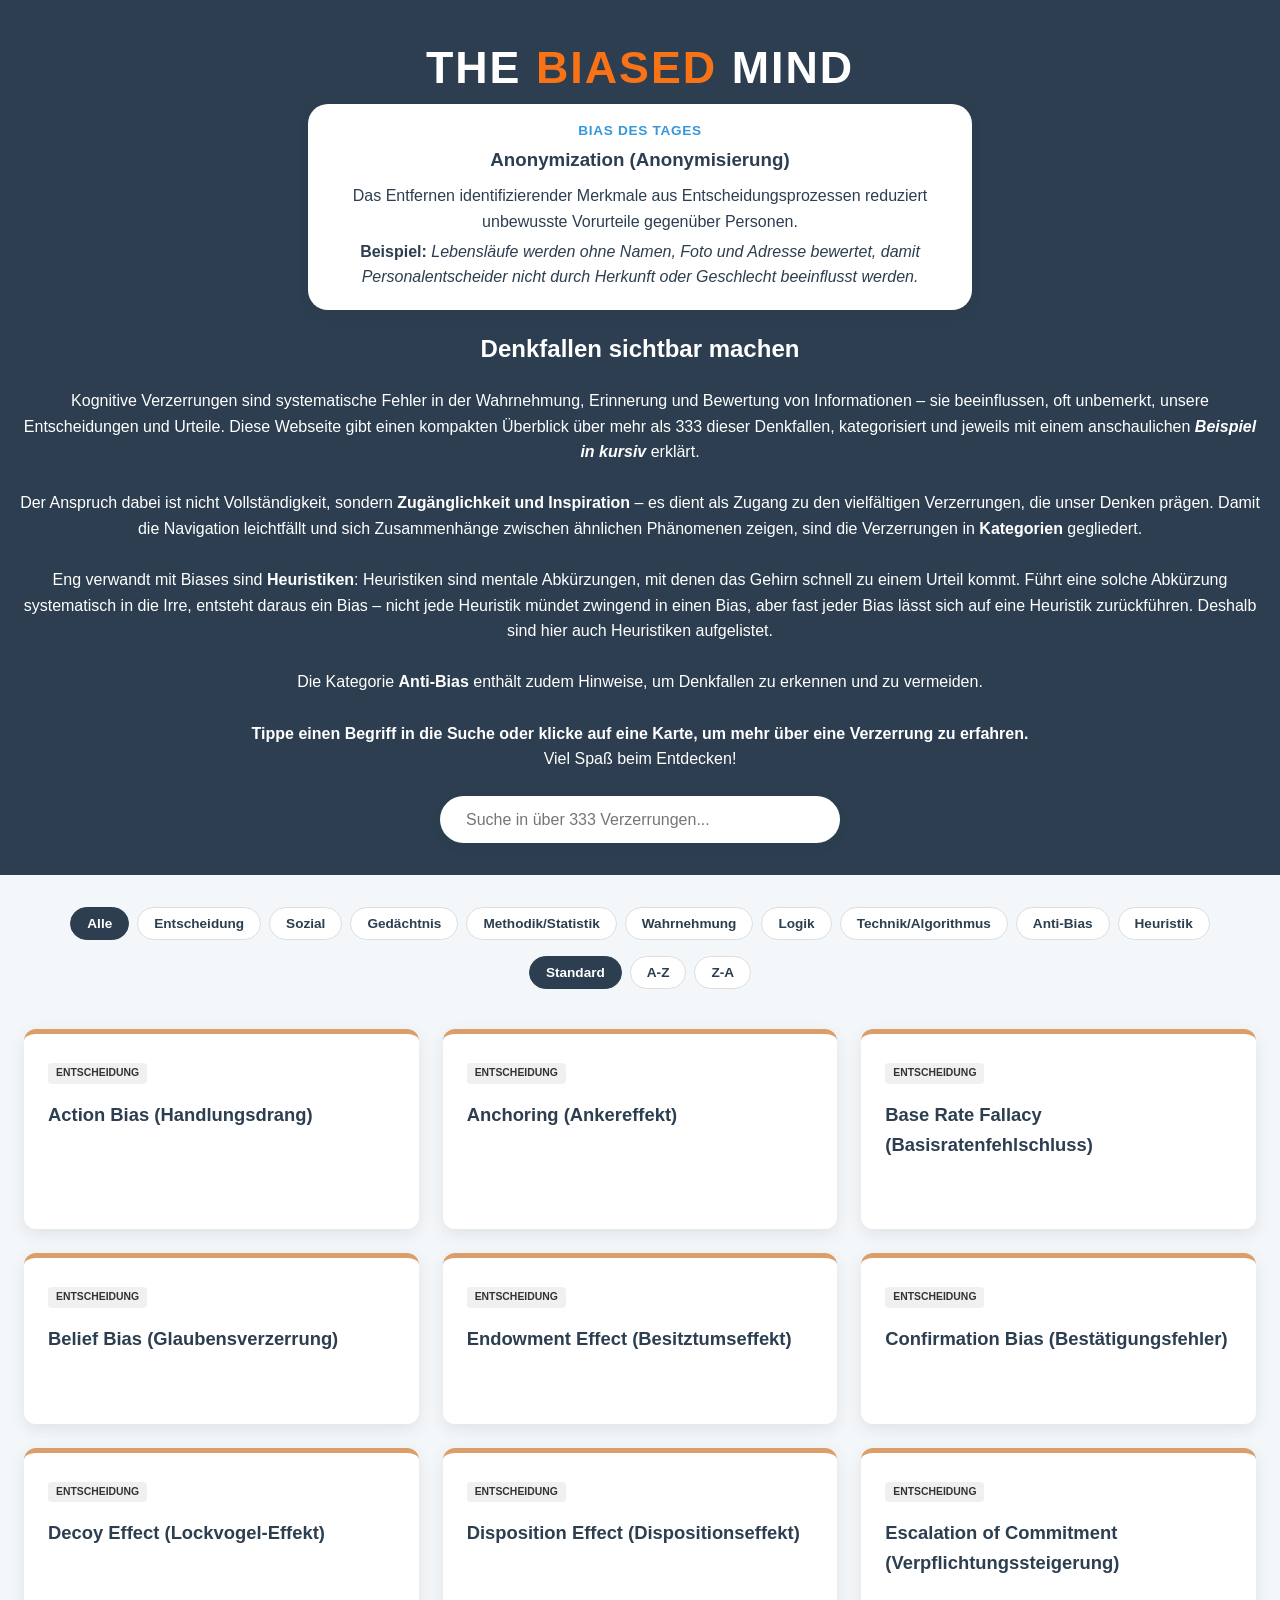
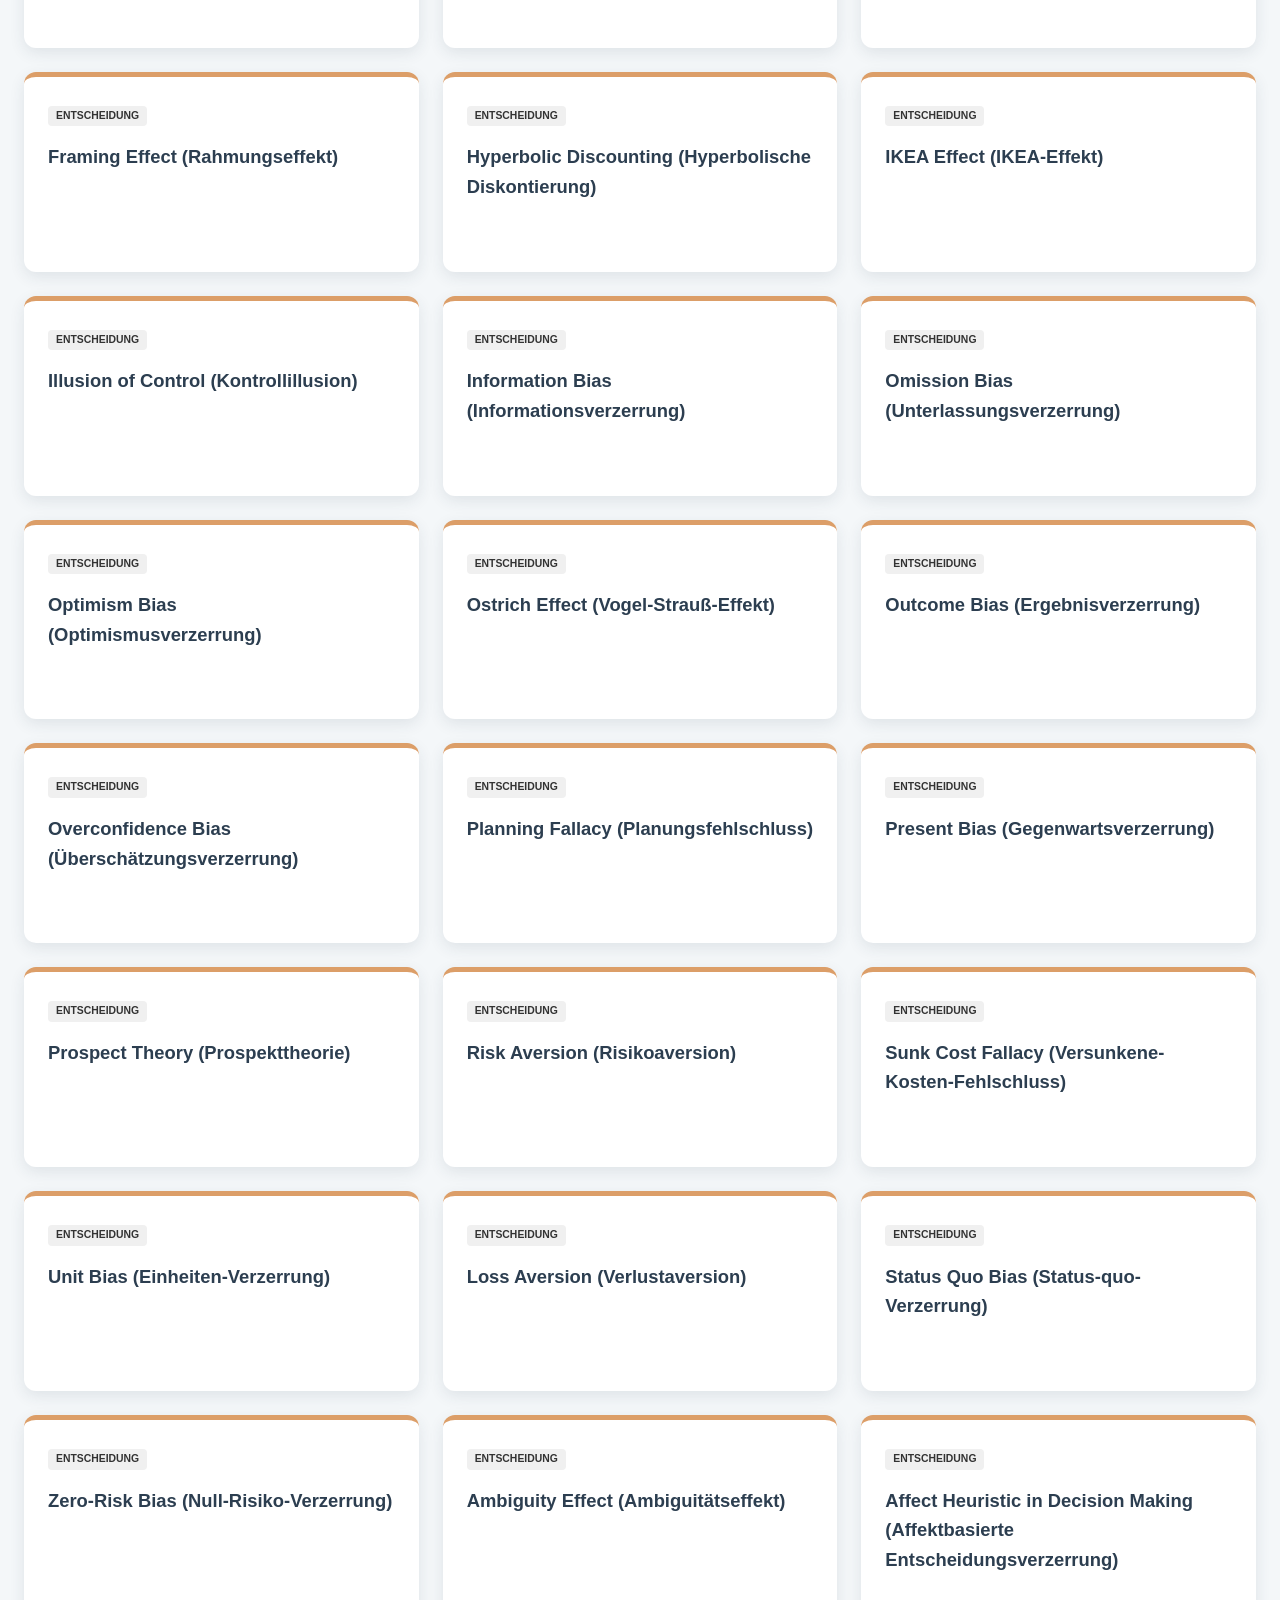
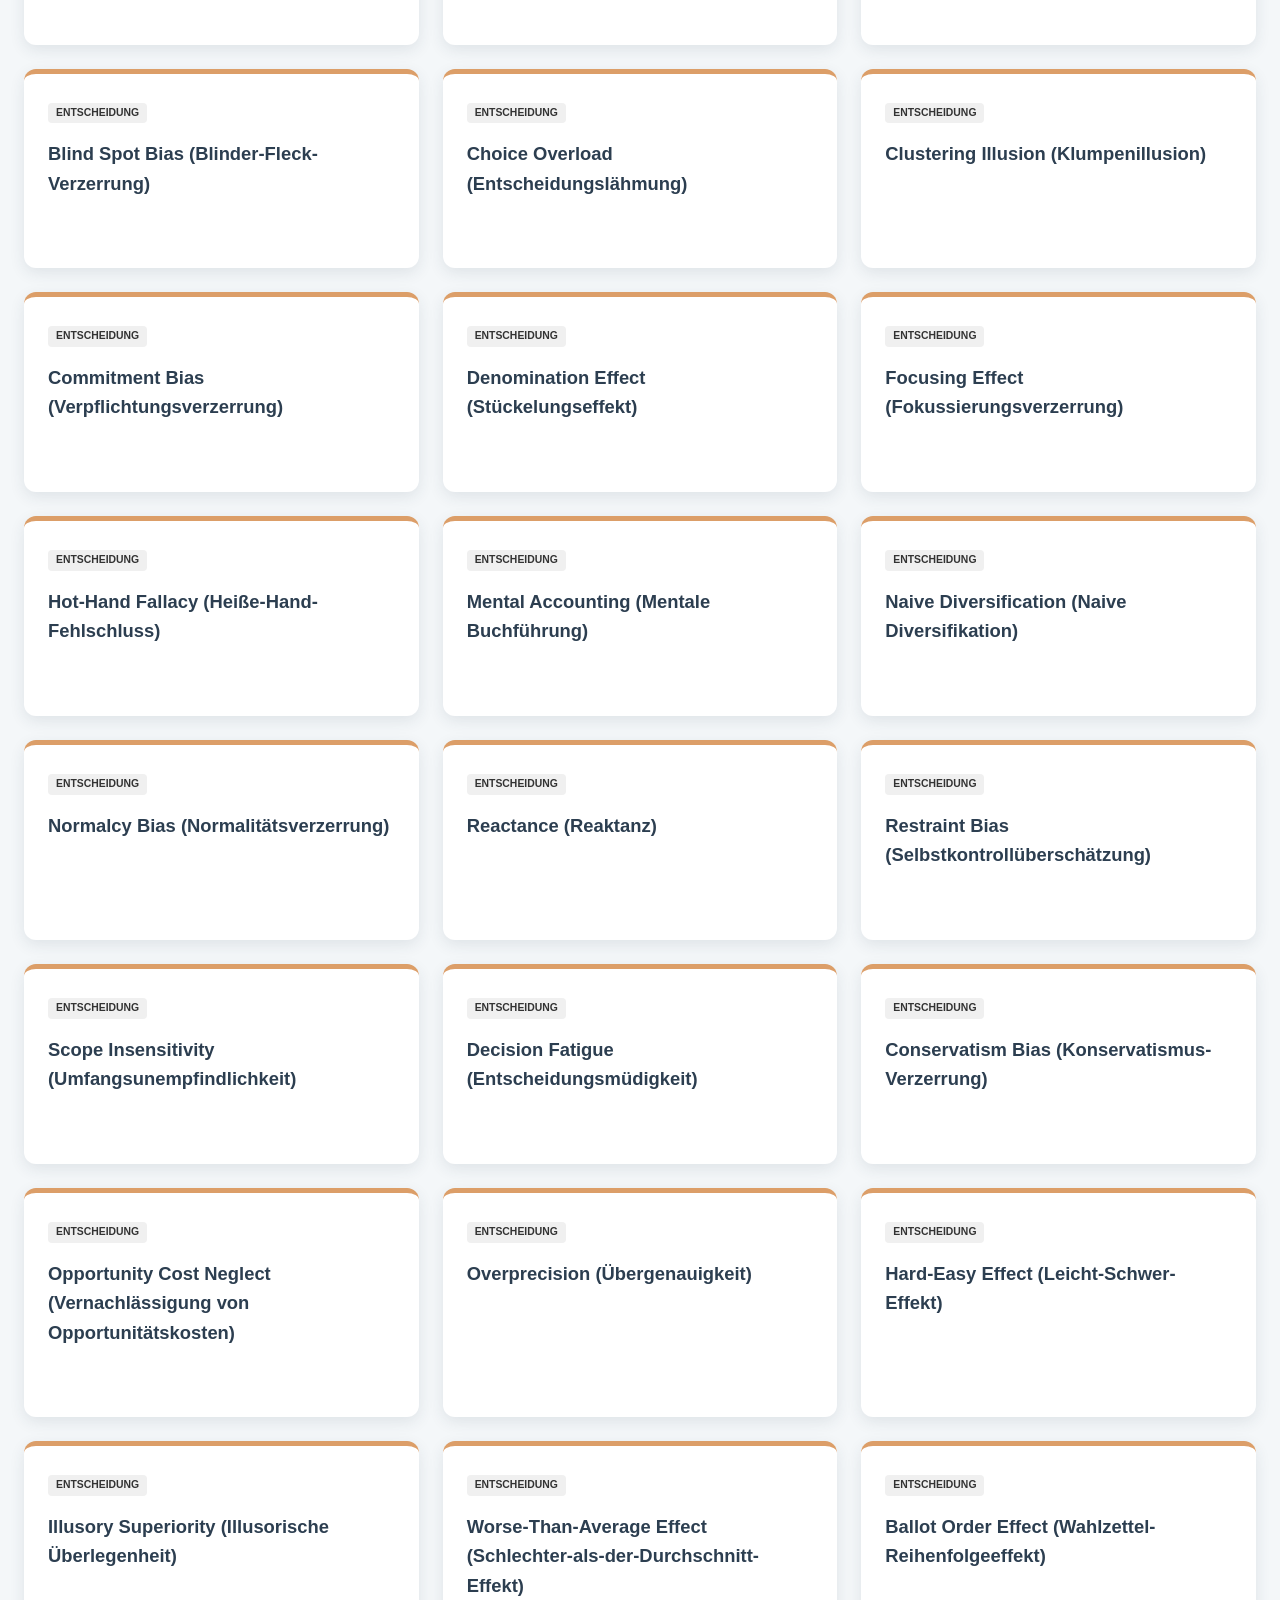
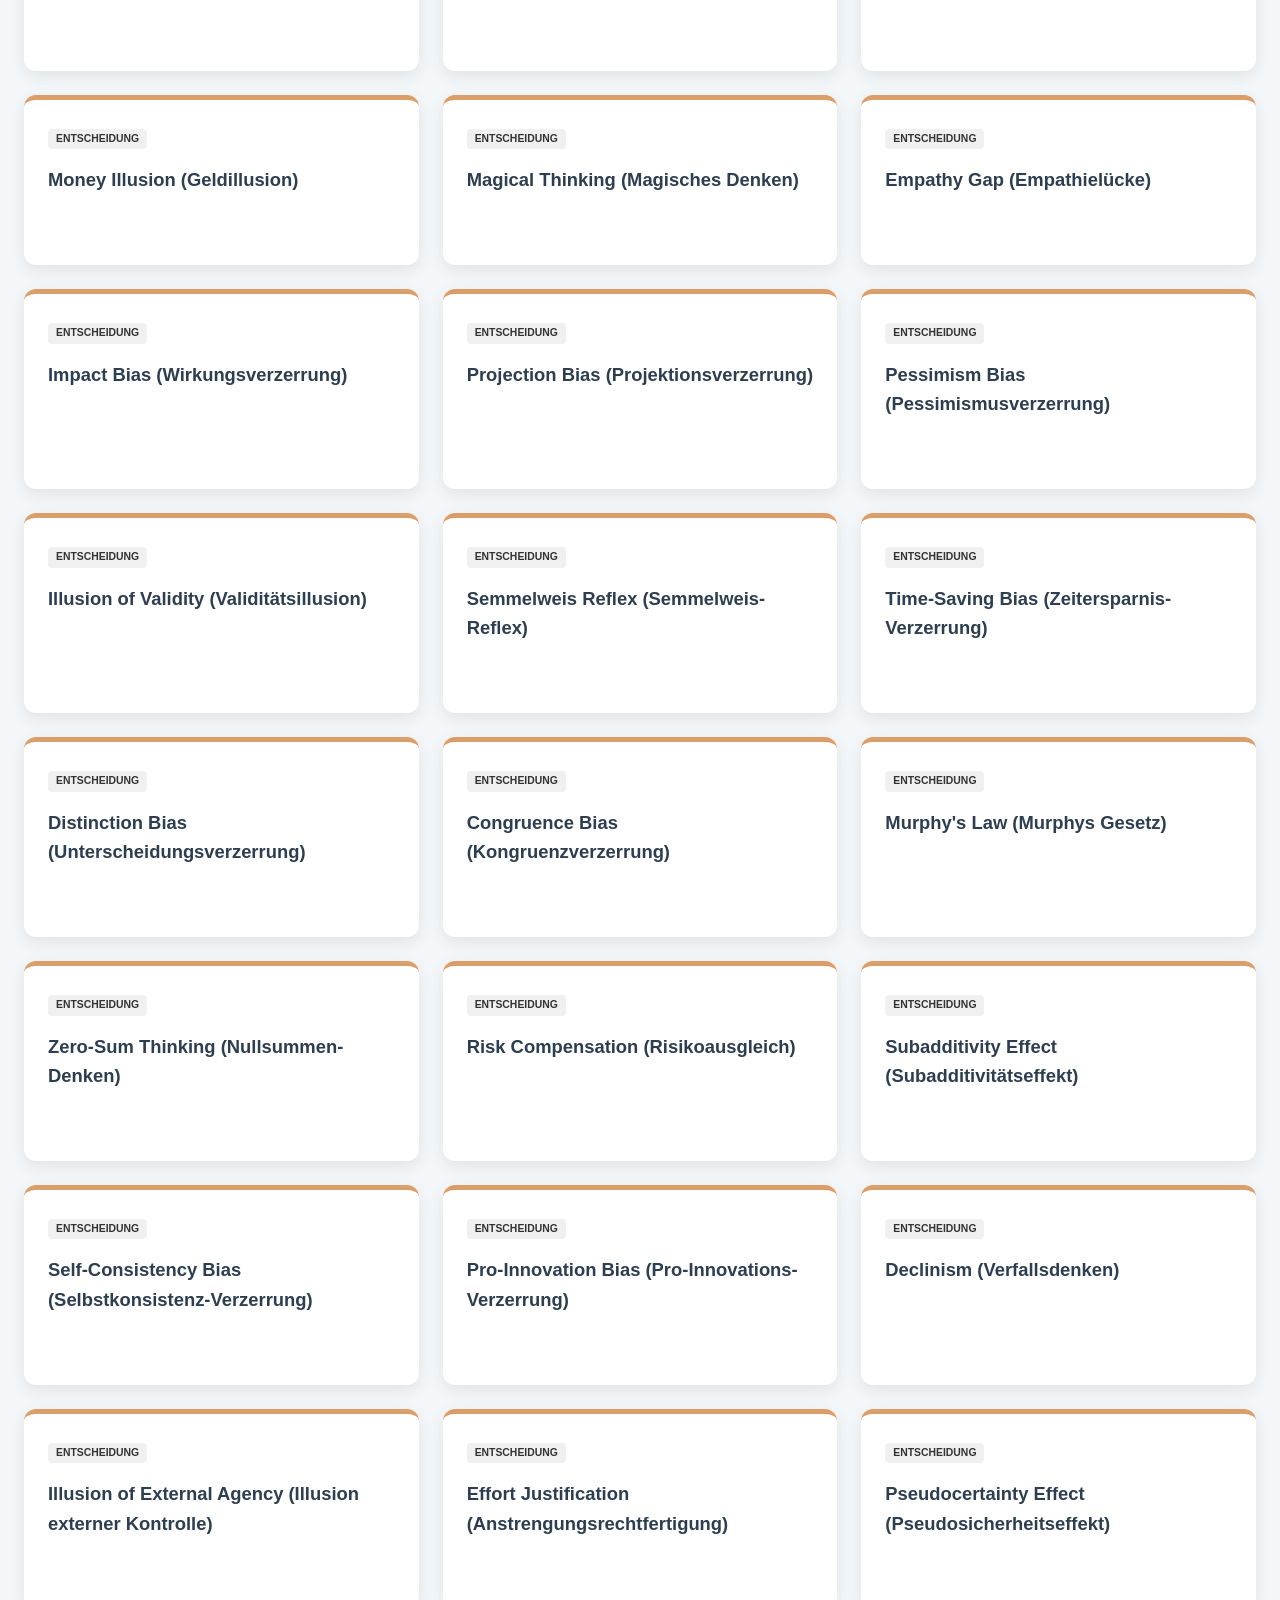
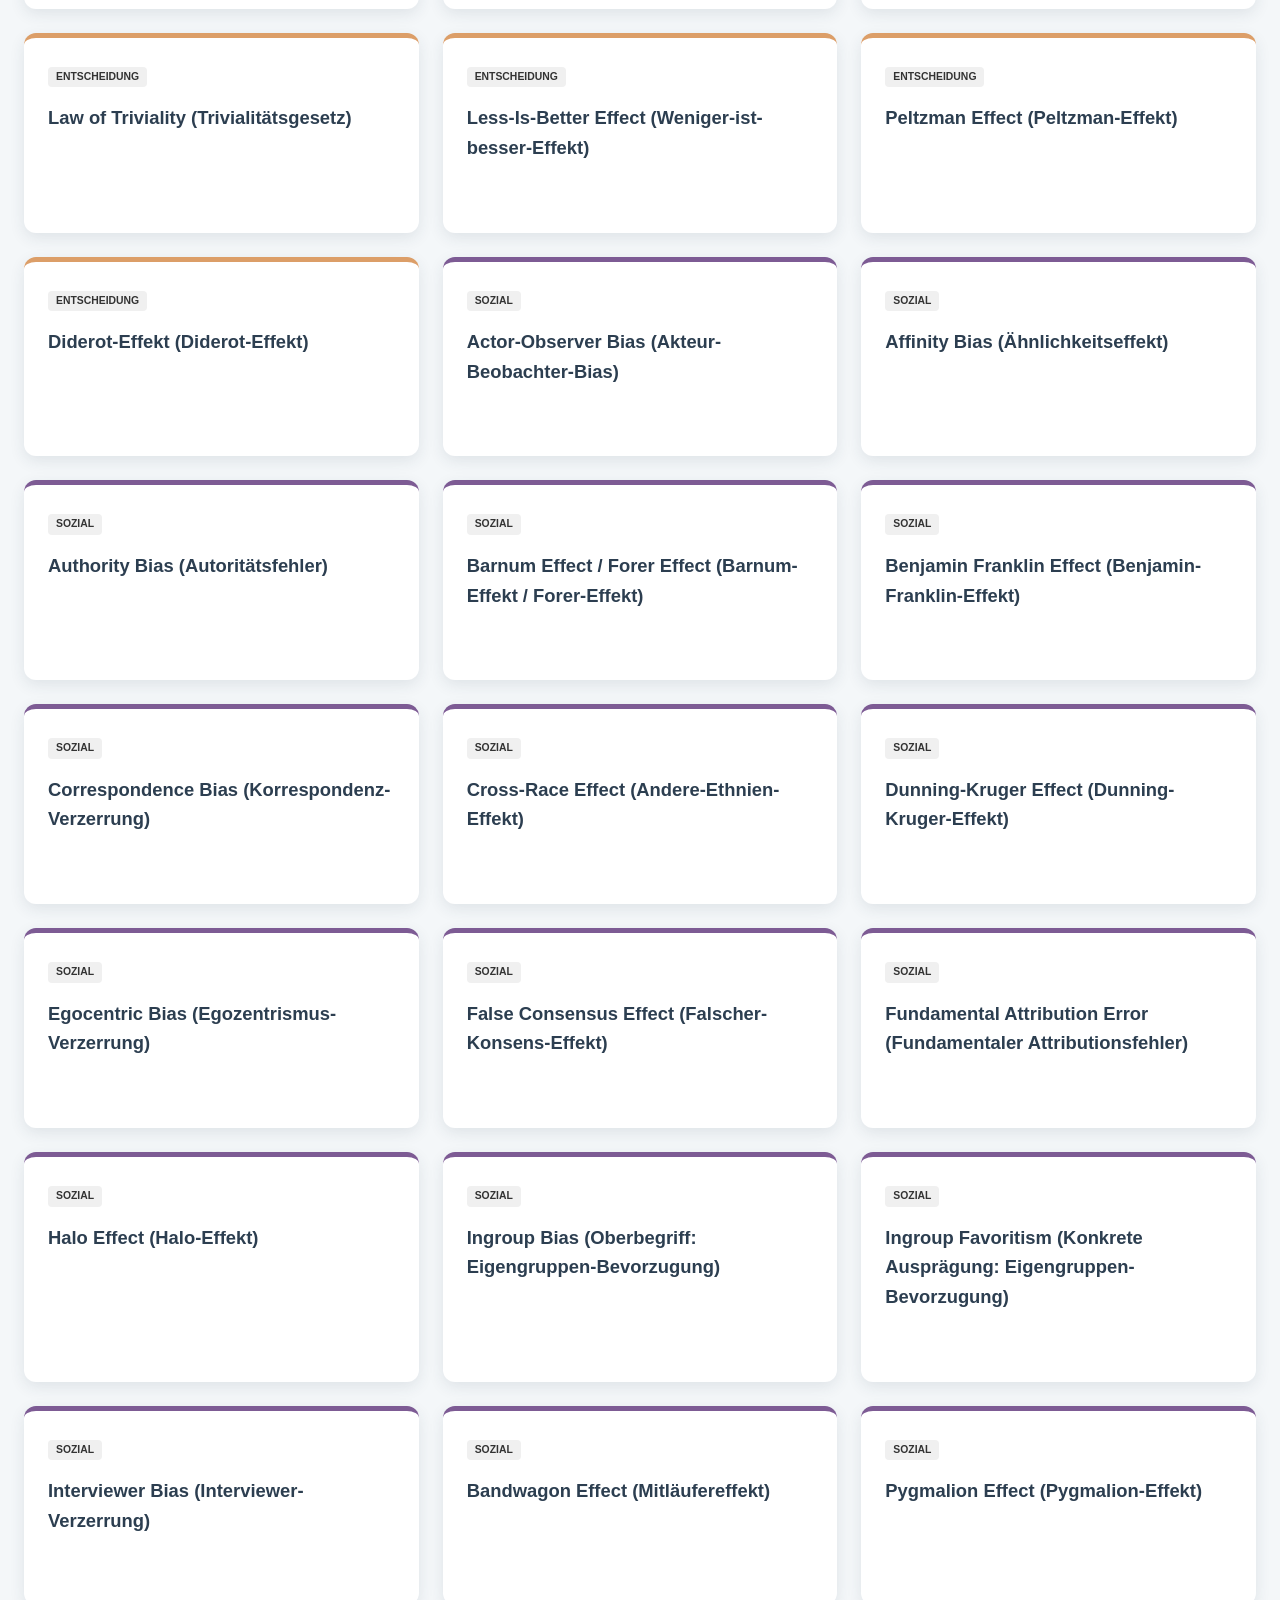
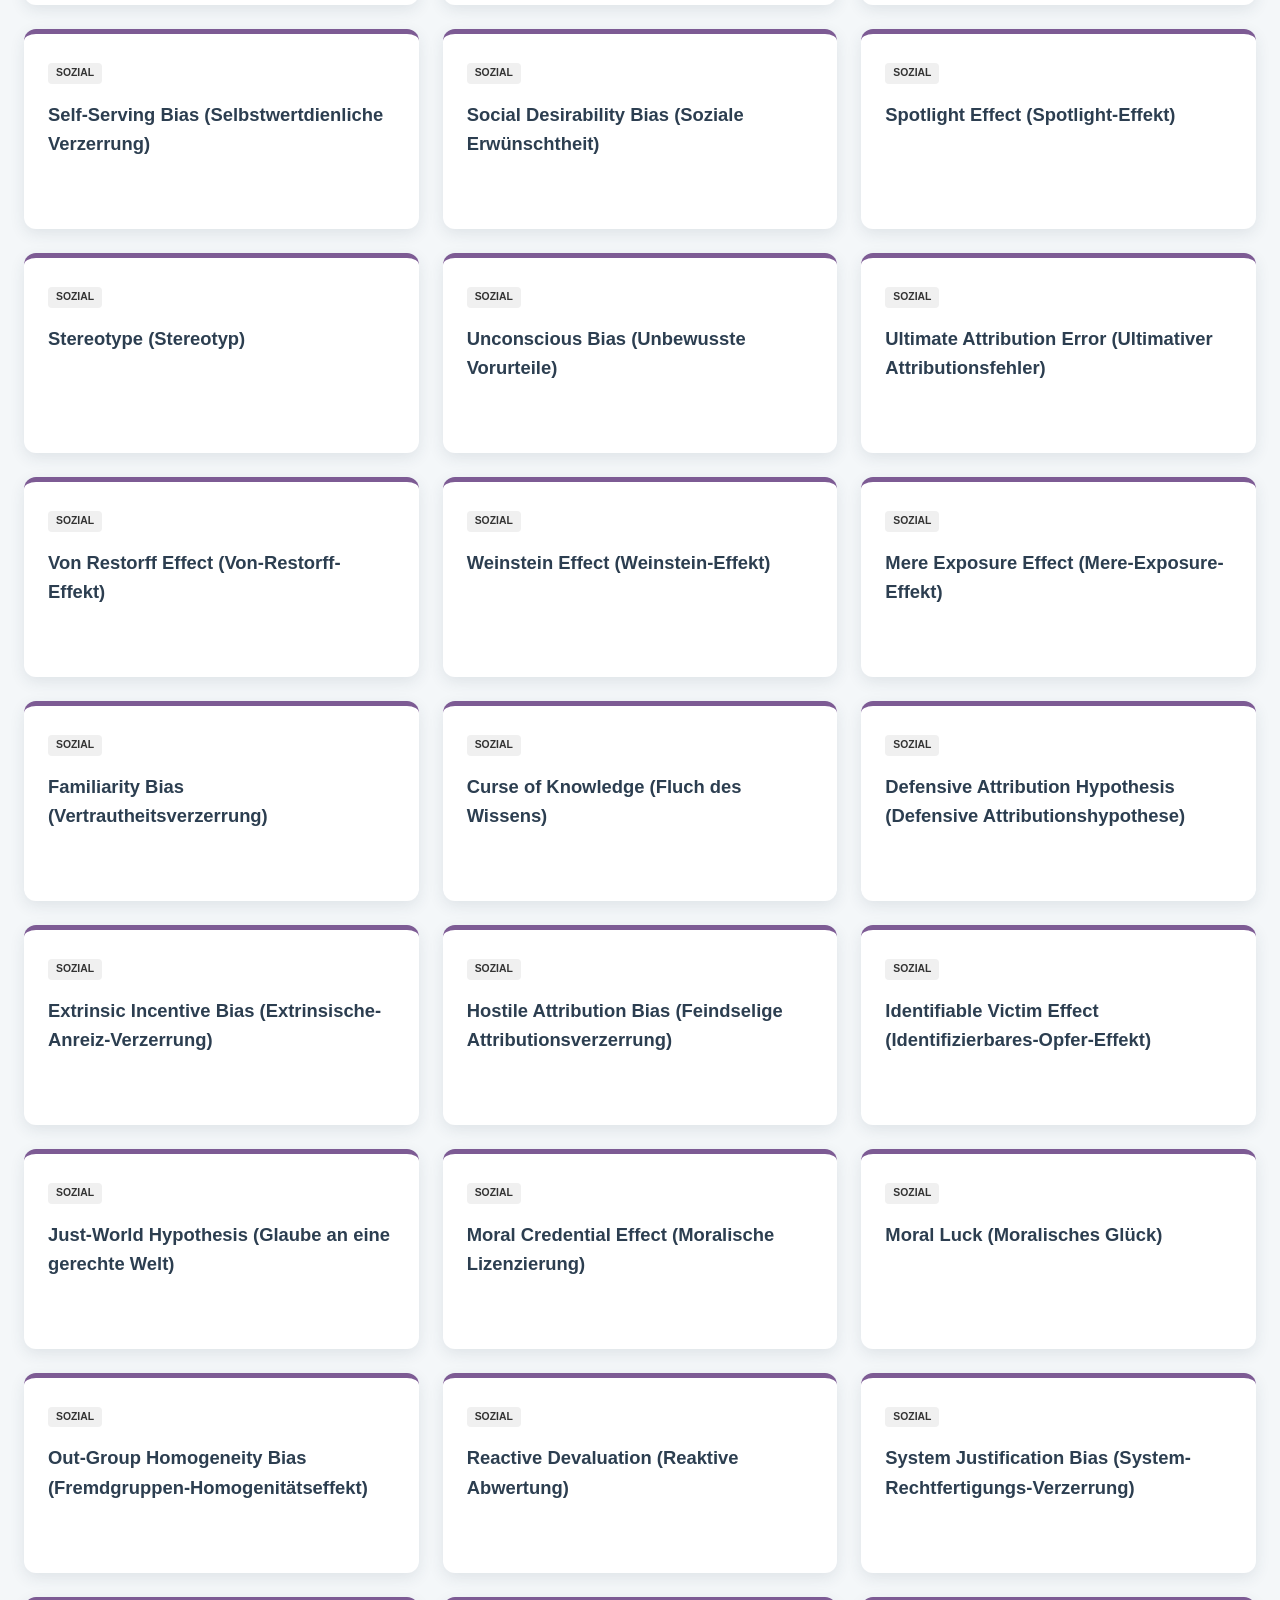
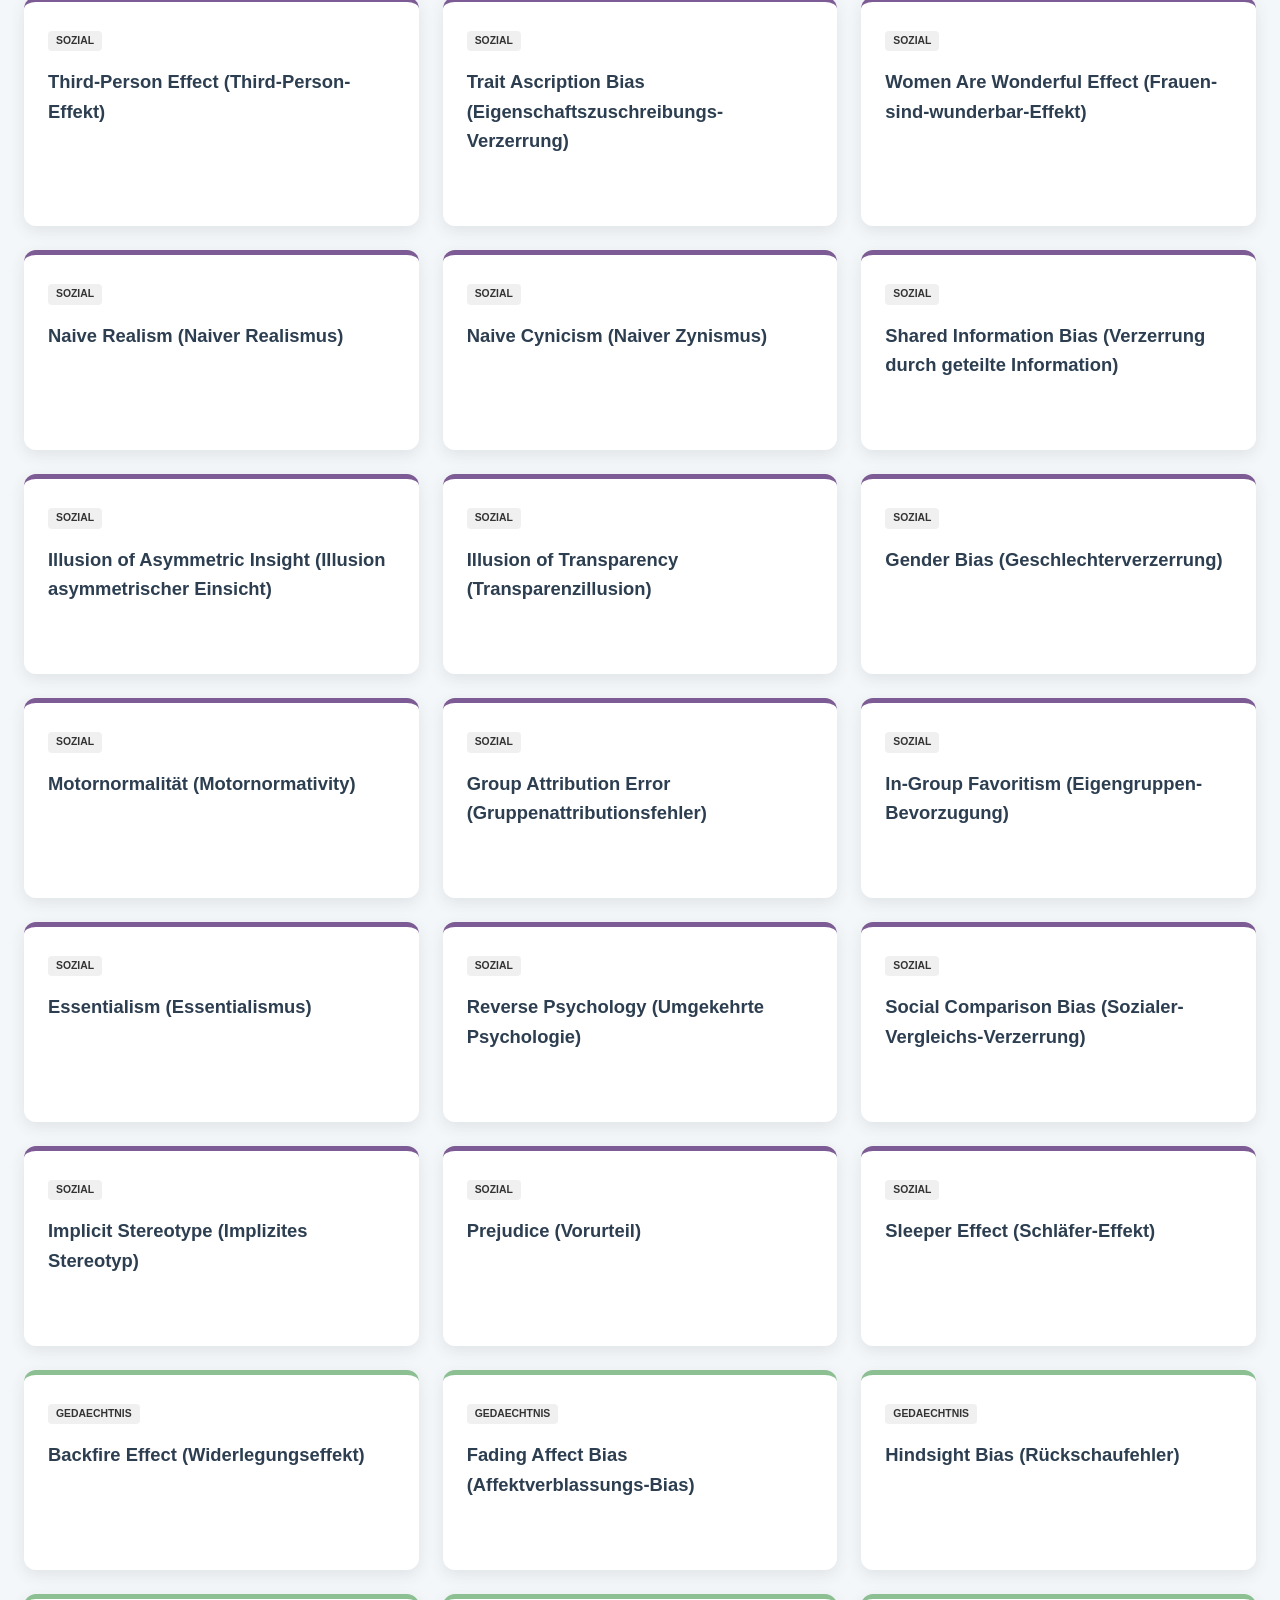
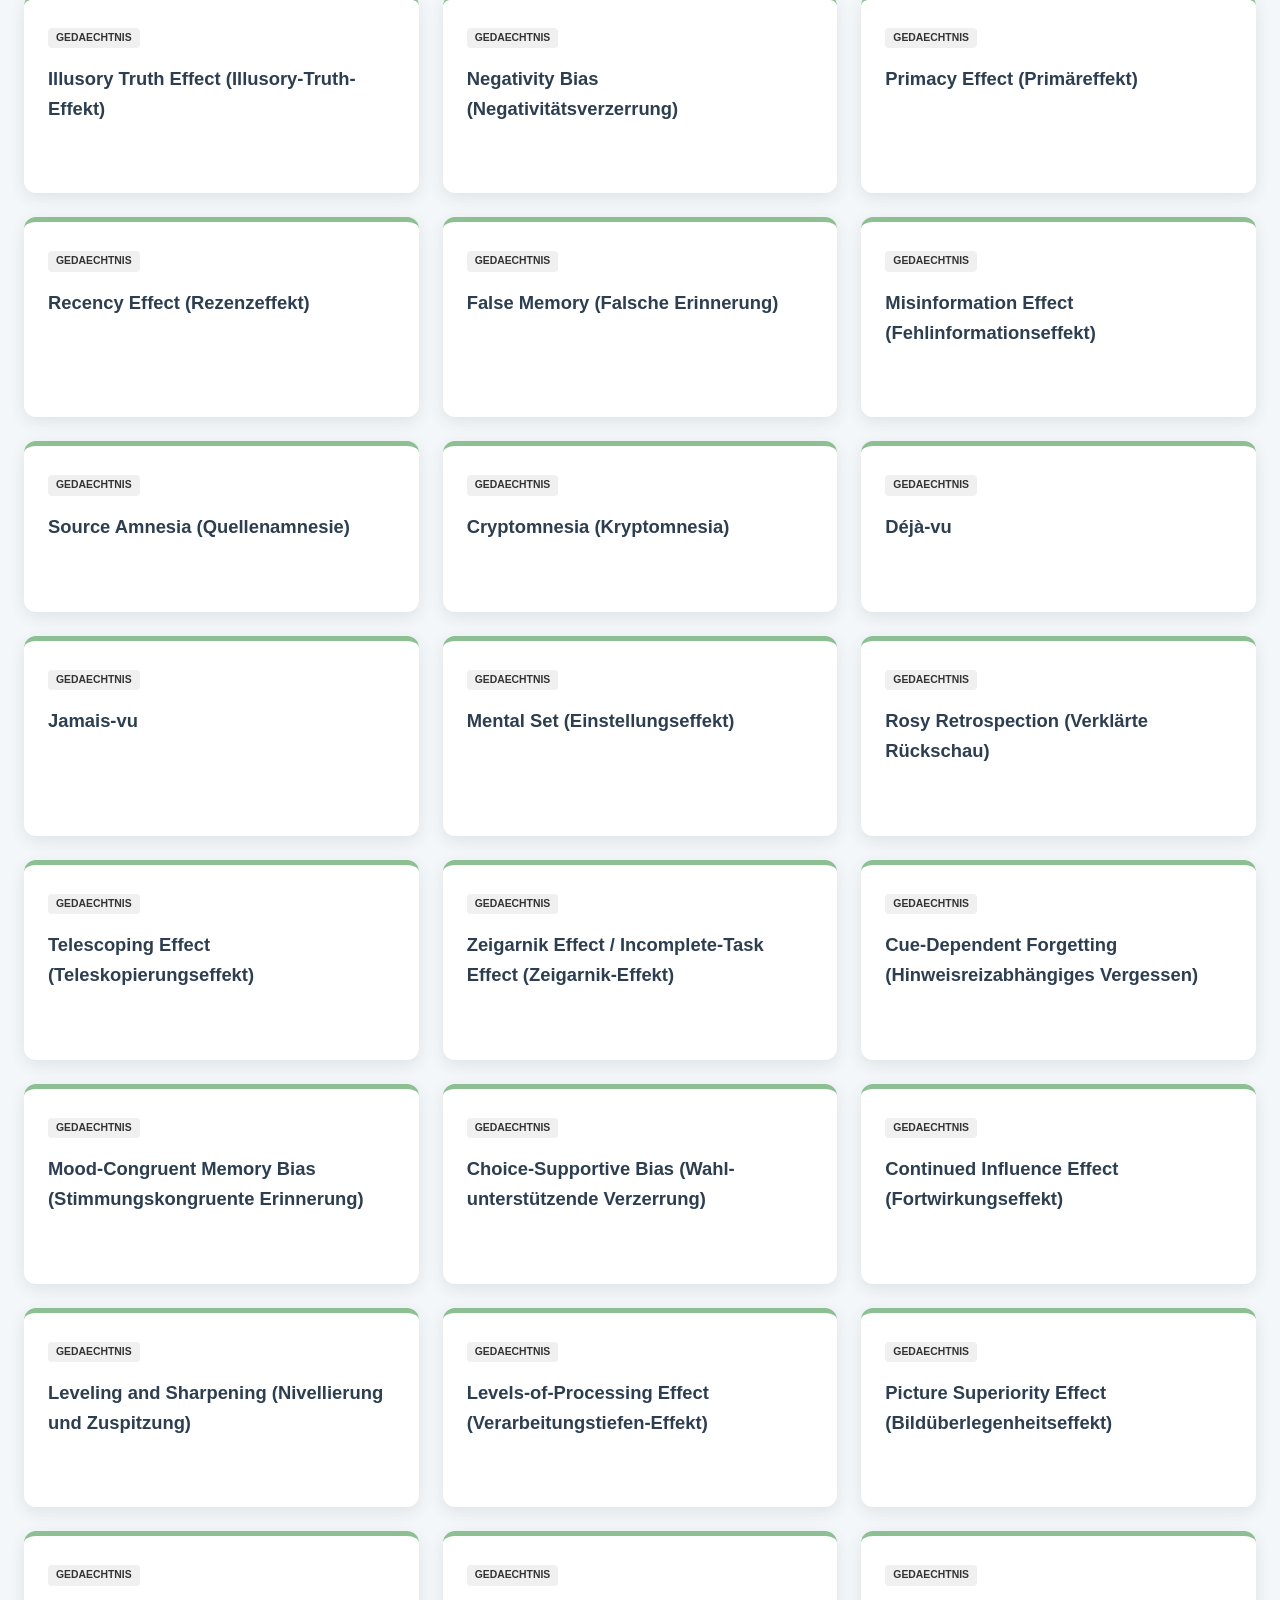
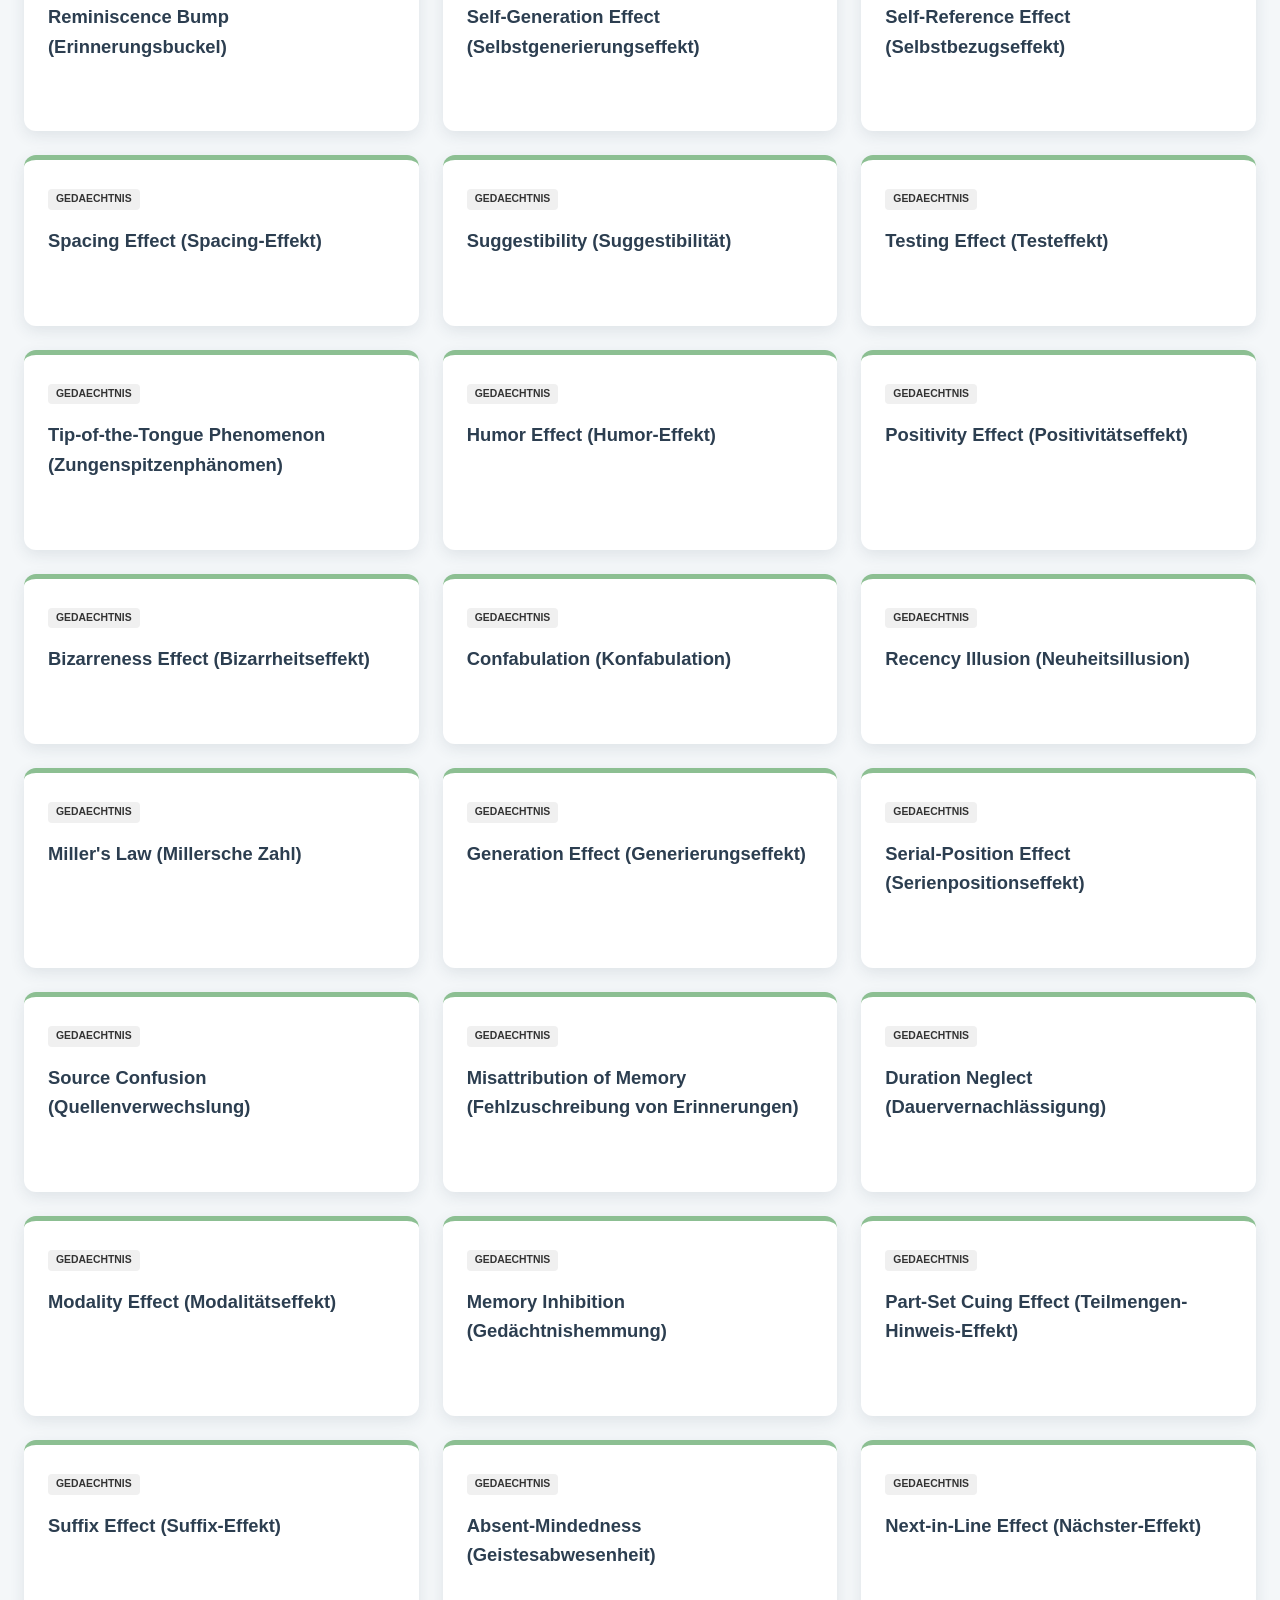
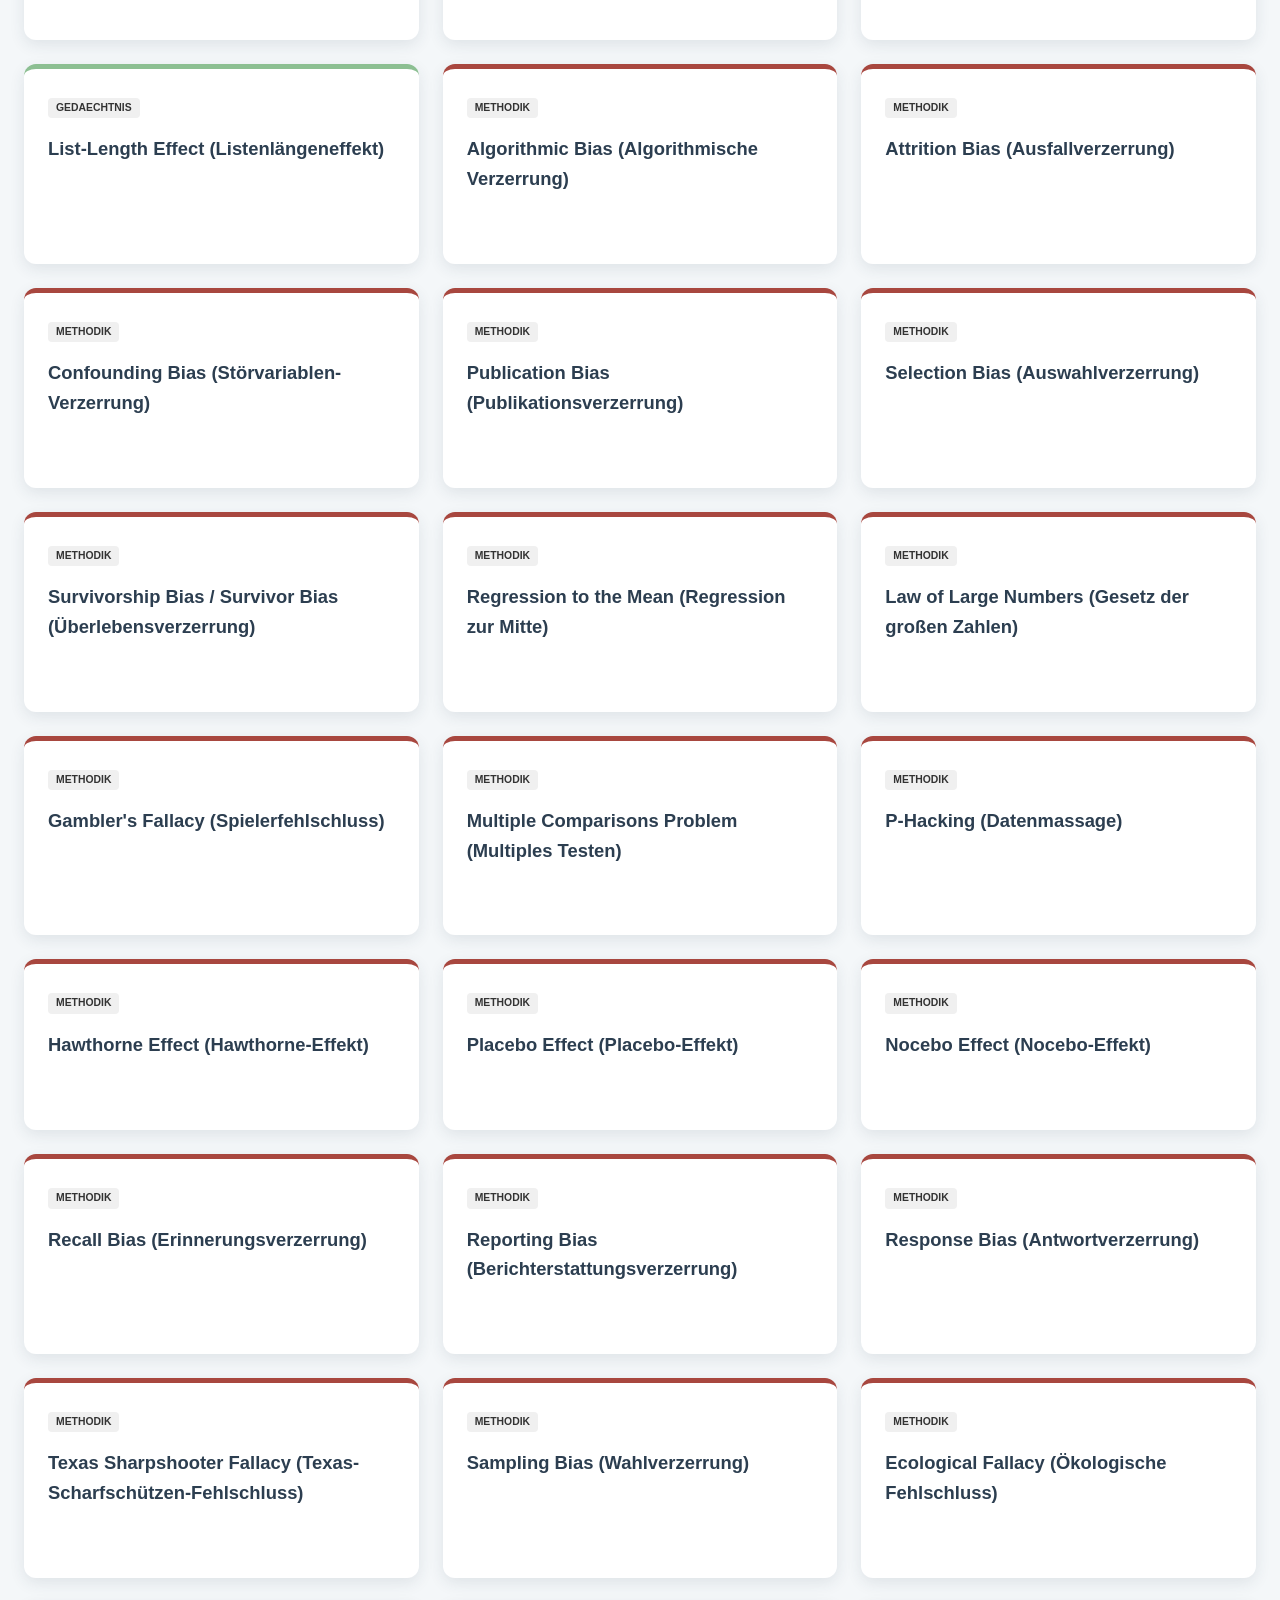
==== commit ca35369c: "fixes" ====
--- a/index.html
+++ b/index.html
@@ -33,13 +33,13 @@
             <p class="intro-text">
                 Kognitive Verzerrungen sind systematische Fehler in der Wahrnehmung, Erinnerung und Bewertung von
                 Informationen – sie beeinflussen, oft unbemerkt, unsere Entscheidungen und Urteile. Diese Webseite gibt
-                einen kompakten Überblick über mehr als 300 dieser Denkfallen, kategorisiert und jeweils mit einem
+                einen kompakten Überblick über mehr als 333 dieser Denkfallen, kategorisiert und jeweils mit einem
                 anschaulichen <strong><em>Beispiel in kursiv</em></strong> erklärt.<br>
                 <br>Der Anspruch dabei ist nicht Vollständigkeit, sondern <strong>Zugänglichkeit und Inspiration</strong> –
                 es dient als Zugang zu den vielfältigen Verzerrungen, die unser Denken prägen. Damit die Navigation
                 leichtfällt und sich Zusammenhänge zwischen ähnlichen Phänomenen zeigen, sind die Verzerrungen in
                 <strong>Kategorien</strong> gegliedert.<br>
-                <br>Eng verwandt mit Biases sind <strong>Heuristiken</strong>:Heuristiken sind mentale Abkürzungen, mit denen das Gehirn
+                <br>Eng verwandt mit Biases sind <strong>Heuristiken</strong>: Heuristiken sind mentale Abkürzungen, mit denen das Gehirn
                 schnell zu einem Urteil kommt. Führt eine solche Abkürzung systematisch in die Irre, entsteht daraus ein
                 Bias – nicht jede Heuristik mündet zwingend in einen Bias, aber fast jeder Bias lässt sich auf eine Heuristik
                 zurückführen. Deshalb sind hier auch Heuristiken aufgelistet.<br>
@@ -48,11 +48,12 @@
                     erfahren.</strong>
                 
 
-                <br>Viel Spaß beim Entdecken!</br>
+                <br>Viel Spaß beim Entdecken!
             </p>
         </section>
         <div class="search-container">
-            <input type="text" id="searchInput" placeholder="Suche in über 300 Verzerrungen...">
+             <label for="searchInput" class="visually-hidden">Verzerrungen durchsuchen</label>
+            <input type="search" id="searchInput" placeholder="Suche in über 333 Verzerrungen...">
         </div>
 
 
--- a/style.css
+++ b/style.css
@@ -373,3 +373,16 @@
     margin-top: 1rem;
     color: white;
 }
+
+/* Für Screenreader lesbar, optisch unsichtbar */
+.visually-hidden {
+    position: absolute;
+    width: 1px;
+    height: 1px;
+    margin: -1px;
+    padding: 0;
+    overflow: hidden;
+    clip: rect(0 0 0 0);
+    white-space: nowrap;
+    border: 0;
+}
